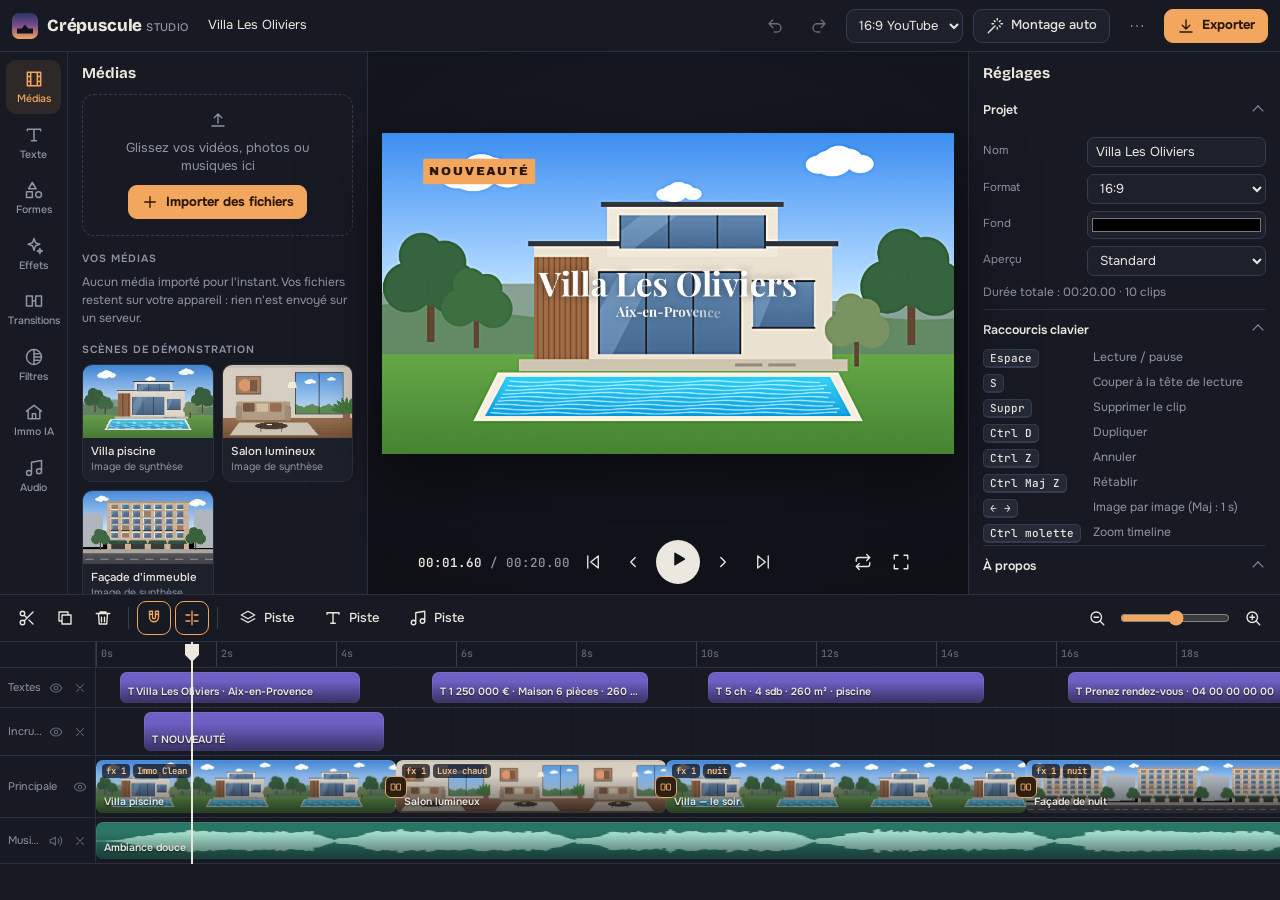
==== index.html @ 59faf960 "Crépuscule Studio : éditeur vidéo open source pour l'immobilier Timeline multipiste, 40 polices, 24 " ====
<!doctype html>
<html lang="fr">
<meta charset="utf-8">
<meta name="viewport" content="width=device-width, initial-scale=1, viewport-fit=cover">
<!-- Crépuscule Studio — éditeur vidéo open source (MIT) — https://github.com/ -->
<title>Crépuscule Studio</title>
<meta name="description" content="Éditeur vidéo open source dans le navigateur, pensé pour l'immobilier : timeline multipiste, textes, transitions, effets, filtres et effets Jour → Nuit.">
<meta name="theme-color" content="#11131A">
<link rel="preconnect" href="https://fonts.googleapis.com">
<link rel="preconnect" href="https://fonts.gstatic.com" crossorigin>
<link rel="stylesheet" href="https://fonts.googleapis.com/css2?family=Onest:wght@400;500;600;700&family=Bricolage+Grotesque:wght@500;700;800&family=JetBrains+Mono:wght@400;600&display=swap">
<style>
/* Layout: editor shell — icon rail · panel · stage · inspector, timeline across the bottom. One committed dark "dusk" world. */
:root{
  padding-top:env(safe-area-inset-top,0px);padding-bottom:env(safe-area-inset-bottom,0px);
  --bg:#11131A; --panel:#171A23; --panel2:#1D212C; --raise:#252A37; --line:#2A2F3D; --line2:#363C4D;
  --fg:#ECE7DF; --muted:#9095A6; --dim:#626879;
  --dusk:#F2A65E; --dusk-hi:#FFC58C; --dusk-ink:#2B1708; --violet:#9D8DF4; --rose:#E27E92; --teal:#4FB9A1; --slate:#5677B2; --danger:#E5604F;
  --c-main:#34507F; --c-ov:#5E4787; --c-text:#6E5FC4; --c-shape:#9C5670; --c-audio:#2B7565; --c-color:#6B5A3E;
  --f-ui:"Onest",system-ui,-apple-system,"Segoe UI",sans-serif;
  --f-disp:"Bricolage Grotesque","Onest",system-ui,sans-serif;
  --f-mono:"JetBrains Mono",ui-monospace,"SF Mono",Menlo,monospace;
  --topH:52px; --railW:68px; --panelW:300px; --inspW:312px; --tlH:clamp(230px,34vh,380px);
  color-scheme:dark;
}
html,body{height:100%}
body{margin:0;background:var(--bg);color:var(--fg);font:13px/1.4 var(--f-ui);overflow:hidden;-webkit-font-smoothing:antialiased;-webkit-tap-highlight-color:transparent}
*{box-sizing:border-box}
button,input,select,textarea{font:inherit;color:inherit}
button{cursor:pointer}
:focus-visible{outline:2px solid var(--dusk);outline-offset:2px}
svg.i{width:18px;height:18px;flex:none;fill:none;stroke:currentColor;stroke-width:1.8;stroke-linecap:round;stroke-linejoin:round}
svg.i.f{fill:currentColor;stroke:none}
::-webkit-scrollbar{width:10px;height:10px}::-webkit-scrollbar-thumb{background:var(--line2);border-radius:10px;border:2px solid transparent;background-clip:padding-box}::-webkit-scrollbar-track{background:transparent}

#app{display:grid;height:100%;grid-template-columns:var(--railW) var(--panelW) minmax(0,1fr) var(--inspW);grid-template-rows:var(--topH) minmax(0,1fr) var(--tlH);grid-template-areas:"top top top top" "rail panel stage insp" "tl tl tl tl";padding-left:env(safe-area-inset-left,0px);padding-right:env(safe-area-inset-right,0px)}

/* top bar */
#top{grid-area:top;display:flex;align-items:center;gap:10px;padding:0 12px;border-bottom:1px solid var(--line);background:var(--panel);min-width:0}
.logo{display:flex;align-items:center;gap:9px;font:800 17px/1 var(--f-disp);letter-spacing:-.01em;white-space:nowrap}
.logo-mark{width:26px;height:26px;border-radius:7px;background:linear-gradient(180deg,#2A3566 0%,#7A4C8E 48%,#F2A65E 100%);position:relative;overflow:hidden;flex:none}
.logo-mark::after{content:"";position:absolute;left:5px;right:5px;bottom:5px;height:9px;background:#11131A;clip-path:polygon(0 100%,0 45%,30% 45%,50% 0,70% 45%,100% 45%,100% 100%)}
.logo small{font:500 11px var(--f-ui);color:var(--muted);letter-spacing:.04em}
#projName{background:transparent;border:1px solid transparent;border-radius:8px;padding:6px 8px;width:220px;min-width:0;color:var(--fg)}
#projName:hover,#projName:focus{border-color:var(--line2);background:var(--panel2);outline:none}
.sp{flex:1}
.btn{display:inline-flex;align-items:center;justify-content:center;gap:7px;height:34px;padding:0 12px;border-radius:9px;border:1px solid var(--line2);background:var(--panel2);color:var(--fg);white-space:nowrap;font-weight:500}
.btn:hover{background:var(--raise)}
.btn.icon{width:34px;padding:0}
.btn.ghost{background:transparent;border-color:transparent}
.btn.ghost:hover{background:var(--panel2)}
.btn.pri{background:var(--dusk);border-color:var(--dusk);color:var(--dusk-ink);font-weight:700}
.btn.pri:hover{background:var(--dusk-hi)}
.btn[disabled]{opacity:.4;pointer-events:none}
.btn.on{border-color:var(--dusk);color:var(--dusk)}
@media (min-width:1200px){.show-nd{display:none!important}}
.sel{height:34px;border-radius:9px;border:1px solid var(--line2);background:var(--panel2);padding:0 8px}
.menu{position:fixed;z-index:80;background:var(--panel2);border:1px solid var(--line2);border-radius:12px;padding:6px;min-width:220px;box-shadow:0 18px 50px rgba(0,0,0,.5)}
.menu button{display:flex;width:100%;align-items:center;gap:10px;padding:9px 10px;border:0;background:none;border-radius:8px;text-align:left}
.menu button:hover{background:var(--raise)}
.menu hr{border:0;border-top:1px solid var(--line);margin:5px 2px}

/* rail */
#rail{grid-area:rail;display:flex;flex-direction:column;gap:2px;padding:8px 6px;border-right:1px solid var(--line);background:var(--panel);overflow-y:auto}
#rail button{display:flex;flex-direction:column;align-items:center;gap:4px;padding:9px 2px;border:0;border-radius:10px;background:none;color:var(--muted);font-size:10.5px;font-weight:500;line-height:1.1}
#rail button:hover{color:var(--fg);background:var(--panel2)}
#rail button.act{color:var(--dusk);background:rgba(242,166,94,.1)}
#rail button svg{width:20px;height:20px}
#rail .rail-insp{display:none}

/* panel */
#panel{grid-area:panel;border-right:1px solid var(--line);background:var(--panel);display:flex;flex-direction:column;min-height:0;min-width:0}
.sheet-h{display:flex;align-items:center;gap:8px;padding:12px 14px 8px;font:700 15px var(--f-disp)}
.sheet-h .x{display:none}
.sheet-b{overflow-y:auto;padding:4px 14px 18px;min-height:0;flex:1}
.grp{font:600 10.5px var(--f-ui);letter-spacing:.09em;text-transform:uppercase;color:var(--muted);margin:16px 0 8px}
.grp:first-child{margin-top:4px}
.note{color:var(--muted);font-size:12px;line-height:1.5;margin:6px 0}
.drop{border:1.5px dashed var(--line2);border-radius:12px;padding:16px;text-align:center;color:var(--muted);display:grid;gap:10px;justify-items:center}
.drop.hot{border-color:var(--dusk);color:var(--fg)}
.grid2{display:grid;grid-template-columns:repeat(2,minmax(0,1fr));gap:8px}
.grid3{display:grid;grid-template-columns:repeat(3,minmax(0,1fr));gap:8px}
.tile{position:relative;border:1px solid var(--line);background:var(--panel2);border-radius:10px;padding:0;overflow:hidden;text-align:left;display:flex;flex-direction:column;min-width:0}
.tile:hover{border-color:var(--line2);background:var(--raise)}
.tile.act{border-color:var(--dusk);box-shadow:0 0 0 1px var(--dusk)}
.tile .th{aspect-ratio:16/9;width:100%;background:#0B0C11 center/cover no-repeat;display:block;max-width:100%}
.tile canvas.th{display:block}
.tile .tl{padding:6px 8px;font-size:11.5px;font-weight:500;white-space:nowrap;overflow:hidden;text-overflow:ellipsis}
.tile .tl small{display:block;color:var(--muted);font-weight:400;font-size:10.5px}
.tile .badge{position:absolute;top:5px;left:5px;background:rgba(10,11,16,.75);border-radius:5px;padding:1px 6px;font:600 10px var(--f-mono)}
.tile .rm{position:absolute;top:4px;right:4px;width:22px;height:22px;border-radius:6px;border:0;background:rgba(10,11,16,.7);display:none;align-items:center;justify-content:center;padding:0}
.tile:hover .rm{display:flex}
.tile .rm svg{width:13px;height:13px}
.fxi{display:flex;align-items:center;gap:10px;padding:10px;border:1px solid var(--line);background:var(--panel2);border-radius:10px;text-align:left;min-width:0}
.fxi:hover{background:var(--raise);border-color:var(--line2)}
.fxi.act{border-color:var(--dusk)}
.fxi .ico{width:34px;height:34px;border-radius:8px;display:grid;place-items:center;flex:none;background:var(--raise);color:var(--dusk)}
.fxi b{display:block;font-weight:600;font-size:12px}
.fxi span{display:block;color:var(--muted);font-size:10.5px;line-height:1.3}
.fxi > div{min-width:0}
.font-btn{padding:10px 8px;border:1px solid var(--line);background:var(--panel2);border-radius:9px;font-size:17px;white-space:nowrap;overflow:hidden;text-overflow:ellipsis;text-align:center}
.font-btn:hover{border-color:var(--line2);background:var(--raise)}
.font-btn.act{border-color:var(--dusk);color:var(--dusk)}
.tpl{border:1px solid var(--line);border-radius:10px;padding:0;overflow:hidden;background:var(--panel2);text-align:left}
.tpl:hover{border-color:var(--line2)}
.tpl .pv{height:74px;display:grid;place-items:center;background:linear-gradient(160deg,#3B4C6E,#6F5675 60%,#C9876A);padding:8px;overflow:hidden;text-align:center;line-height:1.05}
.tpl .tl{padding:6px 8px;font-size:11.5px;color:var(--muted)}
.wide{width:100%}
.immo-card{display:grid;grid-template-columns:96px minmax(0,1fr);gap:10px;align-items:center;padding:8px;border:1px solid var(--line);border-radius:12px;background:var(--panel2);text-align:left}
.immo-card:hover{border-color:var(--line2);background:var(--raise)}
.immo-card img,.immo-card canvas{width:96px;aspect-ratio:16/9;border-radius:7px;display:block;background:#0B0C11;object-fit:cover;max-width:100%}
.immo-card b{display:block;font-size:12.5px}
.immo-card span{display:block;color:var(--muted);font-size:11px;line-height:1.35;margin-top:2px}
.stack{display:grid;gap:8px}
.hero-card{border-radius:14px;padding:14px;background:linear-gradient(135deg,rgba(242,166,94,.16),rgba(157,141,244,.12));border:1px solid rgba(242,166,94,.35);display:grid;gap:8px}
.hero-card b{font:700 14px var(--f-disp)}

/* stage */
#stage{grid-area:stage;display:flex;flex-direction:column;min-width:0;min-height:0;background:radial-gradient(120% 90% at 50% 30%,#171A24,#0D0F14)}
#stageBox{flex:1;min-height:0;display:flex;align-items:center;justify-content:center;padding:14px;position:relative}
#viewport{position:relative;box-shadow:0 20px 60px rgba(0,0,0,.55);background:#000;touch-action:none}
#cv{display:block;width:100%;height:100%}
#selBox{position:absolute;border:1.5px solid var(--dusk);pointer-events:none;transform-origin:center center;display:none}
#selBox .hd{position:absolute;width:14px;height:14px;border-radius:50%;background:var(--dusk);border:2px solid #fff;pointer-events:auto;touch-action:none}
#selBox .hd.sc{right:-8px;bottom:-8px;cursor:nwse-resize}
#selBox .hd.ro{left:50%;top:-30px;margin-left:-7px;cursor:grab}
#selBox .hd.ro::after{content:"";position:absolute;left:4px;top:12px;width:1.5px;height:16px;background:var(--dusk)}
#transport{display:flex;align-items:center;gap:6px;padding:6px 12px 10px;justify-content:center;flex-wrap:wrap}
.tc{font:500 12.5px var(--f-mono);font-variant-numeric:tabular-nums;color:var(--muted);min-width:132px}
.tc b{color:var(--fg);font-weight:600}
#playBtn{width:44px;height:44px;border-radius:50%;background:var(--fg);color:var(--bg);border:0}
#playBtn:hover{background:#fff}
.tr-right{min-width:132px;display:flex;justify-content:flex-end;gap:4px}

/* inspector */
#insp{grid-area:insp;border-left:1px solid var(--line);background:var(--panel);display:flex;flex-direction:column;min-height:0;min-width:0}
details.sec{border-top:1px solid var(--line);padding:2px 0}
details.sec:first-of-type{border-top:0}
details.sec>summary{list-style:none;display:flex;align-items:center;justify-content:space-between;padding:10px 0;font-weight:600;font-size:12.5px;cursor:pointer}
details.sec>summary::-webkit-details-marker{display:none}
details.sec>summary::after{content:"";width:7px;height:7px;border-right:1.6px solid var(--muted);border-bottom:1.6px solid var(--muted);transform:rotate(45deg);margin-right:4px;transition:transform .15s}
details.sec[open]>summary::after{transform:rotate(-135deg)}
.row{display:grid;grid-template-columns:96px minmax(0,1fr) 46px;align-items:center;gap:8px;margin:7px 0}
.row label{color:var(--muted);font-size:11.5px}
.row output{font:500 11px var(--f-mono);font-variant-numeric:tabular-nums;color:var(--fg);text-align:right}
.row.r2{grid-template-columns:96px minmax(0,1fr)}
.row input[type=range]{width:100%;accent-color:var(--dusk)}
.row input[type=color]{width:100%;height:28px;border:1px solid var(--line2);border-radius:7px;background:var(--panel2);padding:2px}
.row select,.row input[type=text],.row input[type=number]{width:100%;height:30px;border:1px solid var(--line2);border-radius:7px;background:var(--panel2);padding:0 8px;min-width:0}
textarea.ta{width:100%;min-height:72px;border:1px solid var(--line2);border-radius:9px;background:var(--panel2);padding:8px 10px;resize:vertical;margin:4px 0 6px}
.tg{display:inline-flex;align-items:center;gap:8px;cursor:pointer}
.tg input{accent-color:var(--dusk);width:16px;height:16px}
.insp-head{display:flex;align-items:center;gap:8px;padding:12px 14px 6px}
.kind{font:600 10px var(--f-mono);letter-spacing:.06em;text-transform:uppercase;padding:3px 7px;border-radius:5px;background:var(--raise);color:var(--dusk);flex:none}
.insp-head input{flex:1;min-width:0;background:transparent;border:1px solid transparent;border-radius:7px;padding:5px 6px;font-weight:600}
.insp-head input:hover,.insp-head input:focus{border-color:var(--line2);outline:none;background:var(--panel2)}
.chip-row{display:flex;flex-wrap:wrap;gap:6px;margin:6px 0}
.fx-applied{display:grid;grid-template-columns:minmax(0,1fr) 92px 26px;gap:8px;align-items:center;margin:6px 0}
.fx-applied span{font-size:12px;white-space:nowrap;overflow:hidden;text-overflow:ellipsis}
.fx-applied input{accent-color:var(--dusk);width:100%}
.mini{width:26px;height:26px;border-radius:7px;border:1px solid var(--line2);background:var(--panel2);display:grid;place-items:center;padding:0}
.mini svg{width:13px;height:13px}
.kbd{display:grid;grid-template-columns:auto 1fr;gap:6px 12px;font-size:12px;color:var(--muted)}
.kbd kbd{font:500 11px var(--f-mono);background:var(--raise);border:1px solid var(--line2);border-bottom-width:2px;border-radius:5px;padding:1px 6px;color:var(--fg);justify-self:start}

/* timeline */
#tl{grid-area:tl;display:flex;flex-direction:column;border-top:1px solid var(--line);background:var(--panel);min-height:0;min-width:0}
#tlBar{display:flex;align-items:center;gap:4px;padding:6px 10px;border-bottom:1px solid var(--line);overflow-x:auto;scrollbar-width:none}
#tlBar::-webkit-scrollbar{display:none}
#tlBar .div{width:1px;height:22px;background:var(--line2);margin:0 4px;flex:none}
#tlBar input[type=range]{width:110px;accent-color:var(--dusk)}
#tlScroll{flex:1;overflow:auto;position:relative;min-height:0;overscroll-behavior:contain}
#tlGrid{display:flex;min-width:100%;position:relative}
.tl-heads{position:sticky;left:0;z-index:6;background:var(--panel);border-right:1px solid var(--line);flex:none;width:96px}
.tl-corner{position:sticky;top:0;height:26px;background:var(--panel);border-bottom:1px solid var(--line);z-index:7}
.tl-head{display:flex;align-items:center;gap:2px;padding:0 4px 0 8px;border-bottom:1px solid var(--line);font-size:11px;color:var(--muted);overflow:hidden}
.tl-head span{flex:1;white-space:nowrap;overflow:hidden;text-overflow:ellipsis}
.tl-head button{width:22px;height:22px;border:0;background:none;color:var(--dim);border-radius:5px;display:grid;place-items:center;padding:0;flex:none}
.tl-head button:hover{color:var(--fg);background:var(--panel2)}
.tl-head button.off{color:var(--danger)}
.tl-head button svg{width:14px;height:14px}
#tlBody{position:relative;flex:none}
#tlRuler{position:sticky;top:0;height:26px;background:var(--panel);border-bottom:1px solid var(--line);z-index:4;cursor:ew-resize;touch-action:none}
.tick{position:absolute;top:0;bottom:0;border-left:1px solid var(--line2);font:500 10px var(--f-mono);color:var(--dim);padding:5px 0 0 4px;white-space:nowrap}
.tick.mi{top:18px;border-color:var(--line)}
.lane{position:relative;border-bottom:1px solid var(--line);background:repeating-linear-gradient(90deg,transparent 0 59px,rgba(255,255,255,.012) 59px 60px)}
.lane.drop-hot{background-color:rgba(242,166,94,.06)}
.clip{position:absolute;top:4px;bottom:4px;border-radius:7px;overflow:hidden;cursor:grab;touch-action:none;background-color:var(--c-main);background-repeat:repeat-x;background-size:auto 100%;box-shadow:inset 0 0 0 1px rgba(255,255,255,.08);user-select:none;-webkit-user-select:none}
.clip.k-text{background-color:var(--c-text)} .clip.k-shape{background-color:var(--c-shape)} .clip.k-audio{background-color:var(--c-audio);background-repeat:no-repeat} .clip.k-color{background-color:var(--c-color)}
.lane[data-kind=overlay] .clip.k-video,.lane[data-kind=overlay] .clip.k-image,.lane[data-kind=overlay] .clip.k-scene{background-color:var(--c-ov)}
.clip::before{content:"";position:absolute;inset:0;background:linear-gradient(180deg,rgba(10,12,18,.0) 30%,rgba(10,12,18,.55))}
.clip.sel{box-shadow:inset 0 0 0 2px var(--dusk),0 0 0 1px rgba(0,0,0,.4)}
.clip .cn{position:absolute;left:8px;right:8px;bottom:3px;font-size:10.5px;font-weight:600;white-space:nowrap;overflow:hidden;text-overflow:ellipsis;text-shadow:0 1px 2px rgba(0,0,0,.7);pointer-events:none}
.clip .cb{position:absolute;left:6px;top:4px;display:flex;gap:3px;pointer-events:none}
.clip .cb i{font:600 9px var(--f-mono);font-style:normal;background:rgba(10,11,16,.7);padding:1px 4px;border-radius:4px;color:var(--dusk-hi)}
.clip .h{position:absolute;top:0;bottom:0;width:10px;cursor:ew-resize;z-index:2;display:none}
.clip.sel .h{display:block;background:var(--dusk)}
.clip .h::after{content:"";position:absolute;left:4px;top:35%;bottom:35%;width:2px;border-radius:2px;background:var(--dusk-ink)}
.clip .h-l{left:0}.clip .h-r{right:0}
.junc{position:absolute;top:50%;width:22px;height:22px;margin:-11px 0 0 -11px;border-radius:6px;border:1.5px solid var(--line2);background:var(--bg);z-index:3;display:grid;place-items:center;padding:0;color:var(--muted)}
.junc.on{border-color:var(--dusk);color:var(--dusk);background:#2A2015}
.junc svg{width:12px;height:12px}
#tlPh{position:absolute;top:0;bottom:0;width:0;z-index:5;pointer-events:none}
#tlPh::before{content:"";position:absolute;top:0;bottom:0;left:-1px;width:2px;background:var(--fg)}
#tlPh .knob{position:absolute;top:2px;left:-7px;width:14px;height:18px;background:var(--fg);clip-path:polygon(0 0,100% 0,100% 60%,50% 100%,0 60%)}
.tl-empty{position:absolute;left:12px;top:50%;transform:translateY(-50%);color:var(--dim);font-size:11px;pointer-events:none;white-space:nowrap}

/* modal & toast */
.modal-bg{position:fixed;inset:0;background:rgba(5,6,10,.66);z-index:90;display:grid;place-items:center;padding:16px}
.modal{width:min(560px,100%);max-height:92%;overflow:auto;background:var(--panel);border:1px solid var(--line2);border-radius:16px;padding:20px;box-shadow:0 30px 80px rgba(0,0,0,.6)}
.modal h3{margin:0 0 4px;font:800 20px var(--f-disp)}
.modal .row{grid-template-columns:120px minmax(0,1fr)}
.modal video{width:100%;border-radius:10px;background:#000;margin:10px 0;max-height:46vh}
.prog{height:8px;background:var(--panel2);border-radius:8px;overflow:hidden;margin:12px 0 6px}
.prog i{display:block;height:100%;width:0;background:linear-gradient(90deg,var(--violet),var(--dusk));transition:width .2s}
.mrow{display:flex;gap:8px;flex-wrap:wrap;justify-content:flex-end;margin-top:14px}
#toasts{position:fixed;left:50%;transform:translateX(-50%);bottom:calc(24px + env(safe-area-inset-bottom,0px));z-index:100;display:grid;gap:8px;justify-items:center;pointer-events:none}
.toast{background:var(--fg);color:var(--bg);font-weight:600;padding:9px 16px;border-radius:999px;box-shadow:0 10px 30px rgba(0,0,0,.4);animation:tin .2s ease-out;max-width:90vw;text-align:center}
@keyframes tin{from{opacity:0;transform:translateY(8px)}}
.sheet-shade{display:none}

/* tablet */
@media (max-width:1199px){
  #app{grid-template-columns:var(--railW) 280px minmax(0,1fr);grid-template-areas:"top top top" "rail panel stage" "tl tl tl"}
  #rail .rail-insp{display:flex}
  #insp{position:fixed;top:var(--topH);right:0;bottom:0;width:min(340px,92vw);z-index:40;transform:translateX(105%);transition:transform .22s ease;box-shadow:-20px 0 50px rgba(0,0,0,.45)}
  #insp.open{transform:none}
  #insp .sheet-h .x{display:inline-flex}
  #projName{width:150px}
}
/* phone */
@media (max-width:759px){
  :root{--topH:50px;--tlH:auto}
  #app{grid-template-columns:minmax(0,1fr);grid-template-rows:var(--topH) auto minmax(0,1fr) calc(62px + env(safe-area-inset-bottom,0px));grid-template-areas:"top" "stage" "tl" "rail"}
  #top{gap:6px;padding:0 10px}
  .logo small,#projName,.hide-m{display:none}
  #rail{flex-direction:row;border-right:0;border-top:1px solid var(--line);padding:4px 6px calc(4px + env(safe-area-inset-bottom,0px));overflow-x:auto;overflow-y:hidden;gap:0;scrollbar-width:none}
  #rail::-webkit-scrollbar{display:none}
  #rail button{min-width:62px;flex:none}
  #panel,#insp{position:fixed;left:0;right:0;top:auto;bottom:calc(62px + env(safe-area-inset-bottom,0px));width:auto;max-height:62%;z-index:40;border:1px solid var(--line2);border-bottom:0;border-radius:18px 18px 0 0;transform:translateY(calc(100% + 90px));transition:transform .24s ease;box-shadow:0 -20px 50px rgba(0,0,0,.5)}
  #panel.open,#insp.open{transform:none}
  .sheet-h .x{display:inline-flex}
  .sheet-h::before{content:"";position:absolute;left:50%;top:6px;width:38px;height:4px;margin-left:-19px;border-radius:4px;background:var(--line2)}
  .sheet-h{position:relative;padding-top:16px}
  #stage{height:auto}
  #stageBox{height:min(40vh,56vw + 40px);flex:none;padding:10px}
  #transport{padding:2px 8px 6px}
  .tc,.tr-right{min-width:0}
  .tl-heads{width:58px}
  .tl-head span{display:none}
  #tlBar input[type=range]{width:80px}
  .logo>span:last-child{display:none}
  #aspectSel{max-width:92px;padding:0 4px}
  #toStart,#toEnd{display:none}
  #transport{flex-wrap:nowrap;gap:2px}
  .tc{font-size:11px}
}
@media (prefers-reduced-motion:reduce){*{transition:none!important;animation:none!important}}
</style>

<div id="app">
  <header id="top">
    <div class="logo"><span class="logo-mark" aria-hidden="true"></span><span>Crépuscule <small>STUDIO</small></span></div>
    <input id="projName" aria-label="Nom du projet" value="Villa Les Oliviers">
    <div class="sp"></div>
    <button class="btn icon ghost" id="undoBtn" title="Annuler (Ctrl+Z)" aria-label="Annuler"></button>
    <button class="btn icon ghost" id="redoBtn" title="Rétablir (Ctrl+Maj+Z)" aria-label="Rétablir"></button>
    <select class="sel" id="aspectSel" aria-label="Format" title="Format de la vidéo">
      <option value="16:9">16:9 YouTube</option><option value="9:16">9:16 Reels</option><option value="1:1">1:1 Carré</option><option value="4:5">4:5 Post</option>
    </select>
    <button class="btn hide-m" id="autoBtn" title="Créer un montage automatique"></button>
    <button class="btn icon ghost" id="menuBtn" aria-label="Menu projet" title="Projet"></button>
    <button class="btn pri" id="exportBtn"></button>
  </header>

  <nav id="rail" aria-label="Outils"></nav>

  <aside id="panel">
    <div class="sheet-h"><span id="panelTitle">Médias</span><span class="sp"></span><button class="btn icon ghost x" data-close="panel" aria-label="Fermer"></button></div>
    <div class="sheet-b" id="panelBody"></div>
  </aside>

  <main id="stage">
    <div id="stageBox">
      <div id="viewport">
        <canvas id="cv" width="960" height="540"></canvas>
        <div id="selBox"><div class="hd sc" data-h="sc"></div><div class="hd ro" data-h="ro"></div></div>
      </div>
    </div>
    <div id="transport">
      <div class="tc" id="tc"><b>00:00.00</b> / 00:00.00</div>
      <button class="btn icon ghost" id="toStart" aria-label="Début"></button>
      <button class="btn icon ghost" id="stepB" aria-label="Image précédente"></button>
      <button id="playBtn" aria-label="Lecture"></button>
      <button class="btn icon ghost" id="stepF" aria-label="Image suivante"></button>
      <button class="btn icon ghost" id="toEnd" aria-label="Fin"></button>
      <div class="tr-right">
        <button class="btn icon ghost" id="loopBtn" title="Lecture en boucle" aria-label="Boucle"></button>
        <button class="btn icon ghost" id="fsBtn" title="Plein écran" aria-label="Plein écran"></button>
      </div>
    </div>
  </main>

  <aside id="insp">
    <div class="sheet-h"><span>Réglages</span><span class="sp"></span><button class="btn icon ghost x" data-close="insp" aria-label="Fermer"></button></div>
    <div class="sheet-b" id="inspBody" style="padding-top:0"></div>
  </aside>

  <section id="tl">
    <div id="tlBar"></div>
    <div id="tlScroll"><div id="tlGrid"><div class="tl-heads" id="tlHeads"></div><div id="tlBody"></div></div></div>
  </section>
</div>
<div id="toasts"></div>
<input type="file" id="fileIn" multiple accept="video/*,image/*,audio/*" hidden>
<input type="file" id="srtIn" accept=".srt,text/plain" hidden>
<input type="file" id="projIn" accept=".json,application/json" hidden>

<script>
"use strict";
/* =========================================================================
   Crépuscule Studio — éditeur vidéo open source (MIT)
   Un seul fichier : rendu Canvas 2D + WebGL, export MediaRecorder.
   ========================================================================= */
const $=(s,el=document)=>el.querySelector(s);
const $$=(s,el=document)=>[...el.querySelectorAll(s)];
const uid=()=>Math.random().toString(36).slice(2,10);
const clamp=(v,a=0,b=1)=>Math.max(a,Math.min(b,v));
const lerp=(a,b,t)=>a+(b-a)*t;
const ease={inOut:p=>p<.5?4*p*p*p:1-Math.pow(-2*p+2,3)/2,out:p=>1-Math.pow(1-p,3),in:p=>p*p*p,back:p=>{const c1=1.70158,c3=c1+1;return 1+c3*Math.pow(p-1,3)+c1*Math.pow(p-1,2)}};
const rnd=n=>{const x=Math.sin(n*12.9898+78.233)*43758.5453;return x-Math.floor(x)};
const esc=s=>String(s).replace(/[&<>"]/g,m=>({'&':'&amp;','<':'&lt;','>':'&gt;','"':'&quot;'}[m]));
const fmtT=t=>{t=Math.max(0,t);const m=Math.floor(t/60),s=t-m*60;return String(m).padStart(2,'0')+':'+s.toFixed(2).padStart(5,'0')};
const isPhone=()=>matchMedia('(max-width:759px)').matches;
const isDesk=()=>matchMedia('(min-width:1200px)').matches;

/* ---------- icons ---------- */
const IP={
 film:'M4 4h16v16H4z M8 4v16 M16 4v16 M4 9h4 M4 15h4 M16 9h4 M16 15h4',
 type:'M4 7V5h16v2 M9 19h6 M12 5v14',
 shapes:'M3 14h7v7H3z M17.5 14a3.5 3.5 0 1 0 0 7a3.5 3.5 0 1 0 0-7z M10 3l4.5 7.5h-9z',
 sparkles:'M12 3l1.8 5.2L19 10l-5.2 1.8L12 17l-1.8-5.2L5 10l5.2-1.8z M19 15l.8 2.2L22 18l-2.2.8L19 21l-.8-2.2L16 18l2.2-.8z',
 trans:'M3 6h7v12H3z M14 6h7v12h-7z M10 12h4',
 filter:'M12 3a9 9 0 1 0 0 18a9 9 0 1 0 0-18z M12 3v18 M12 8h6 M12 12h8.5 M12 16h6',
 house:'M3 11l9-7 9 7 M5 10v10h14V10 M10 20v-6h4v6',
 music:'M9 18V5l12-2v13 M6 15a3 3 0 1 0 0 6a3 3 0 1 0 0-6z M18 13a3 3 0 1 0 0 6a3 3 0 1 0 0-6z',
 sliders:'M4 6h9 M17 6h3 M15 4v4 M4 12h3 M11 12h9 M9 10v4 M4 18h11 M19 18h1 M17 16v4',
 play:'M7 4.5v15a1 1 0 0 0 1.5.86l12.4-7.5a1 1 0 0 0 0-1.72L8.5 3.64A1 1 0 0 0 7 4.5z',
 pause:'M6 4h4v16H6z M14 4h4v16h-4z',
 skipB:'M19 20L9 12l10-8z M5 4v16', skipF:'M5 4l10 8-10 8z M19 4v16',
 stepB:'M15 18l-6-6 6-6', stepF:'M9 18l6-6-6-6',
 undo:'M9 14L4 9l5-5 M4 9h10.5a5.5 5.5 0 0 1 0 11H11', redo:'M15 14l5-5-5-5 M20 9H9.5a5.5 5.5 0 0 0 0 11H13',
 scissors:'M6 3a3 3 0 1 0 0 6a3 3 0 1 0 0-6z M6 15a3 3 0 1 0 0 6a3 3 0 1 0 0-6z M20 4L8.1 15.9 M14.5 14.5L20 20 M8.1 8.1L12 12',
 trash:'M3 6h18 M8 6V4h8v2 M6 6l1 14h10l1-14 M10 11v6 M14 11v6',
 copy:'M8 8h12v12H8z M16 8V4H4v12h4',
 magnet:'M6 3v8a6 6 0 0 0 12 0V3h-4v8a2 2 0 0 1-4 0V3z M6 7h4 M14 7h4',
 snap:'M12 3v18 M4 8h5 M4 16h5 M15 8h5 M15 16h5',
 plus:'M12 5v14 M5 12h14', minus:'M5 12h14',
 zin:'M11 4a7 7 0 1 0 0 14a7 7 0 1 0 0-14z M21 21l-4.3-4.3 M11 8v6 M8 11h6', zout:'M11 4a7 7 0 1 0 0 14a7 7 0 1 0 0-14z M21 21l-4.3-4.3 M8 11h6',
 download:'M12 4v12 M7 11l5 5 5-5 M4 20h16', upload:'M12 16V4 M7 9l5-5 5 5 M4 20h16',
 eye:'M2 12s3.5-7 10-7 10 7 10 7-3.5 7-10 7S2 12 2 12z M12 9a3 3 0 1 0 0 6a3 3 0 1 0 0-6z',
 eyeoff:'M3 3l18 18 M10.6 5.1A10 10 0 0 1 12 5c6.5 0 10 7 10 7a17 17 0 0 1-3 3.8 M6.6 6.6C3.8 8.4 2 12 2 12s3.5 7 10 7a9.7 9.7 0 0 0 5.4-1.6',
 vol:'M11 5L6 9H2v6h4l5 4z M15.5 8.5a5 5 0 0 1 0 7 M19 5a10 10 0 0 1 0 14', mute:'M11 5L6 9H2v6h4l5 4z M22 9l-6 6 M16 9l6 6',
 x:'M18 6L6 18 M6 6l12 12', max:'M8 3H3v5 M16 3h5v5 M8 21H3v-5 M16 21h5v-5',
 wand:'M15 4V2 M15 16v-2 M8 9h2 M20 9h2 M17.8 11.8L19 13 M17.8 6.2L19 5 M12.2 6.2L11 5 M3 21l9-9',
 mic:'M12 3a3 3 0 0 0-3 3v6a3 3 0 0 0 6 0V6a3 3 0 0 0-3-3z M19 11a7 7 0 0 1-14 0 M12 18v3',
 dots:'M5 12h.01 M12 12h.01 M19 12h.01', image:'M3 5h18v14H3z M3 16l5-5 4 4 3-3 6 6 M15.5 8.5h.01',
 layers:'M12 3l9 5-9 5-9-5z M3 13l9 5 9-5', loop:'M17 2l4 4-4 4 M3 11V9a3 3 0 0 1 3-3h15 M7 22l-4-4 4-4 M21 13v2a3 3 0 0 1-3 3H3',
 moon:'M21 12.8A9 9 0 1 1 11.2 3a7 7 0 0 0 9.8 9.8z', sun:'M12 8a4 4 0 1 0 0 8a4 4 0 1 0 0-8z M12 2v2 M12 20v2 M4.9 4.9l1.4 1.4 M17.7 17.7l1.4 1.4 M2 12h2 M20 12h2 M4.9 19.1l1.4-1.4 M17.7 6.3l1.4-1.4',
 subs:'M3 5h18v14H3z M7 15h4 M14 15h3 M7 11h10',
};
const ic=(n,cls='')=>`<svg class="i ${cls}" viewBox="0 0 24 24" aria-hidden="true"><path d="${IP[n]||''}"/></svg>`;

/* ---------- catalogs ---------- */
const ASPECTS={'16:9':[1920,1080],'9:16':[1080,1920],'1:1':[1080,1080],'4:5':[1080,1350]};
const FONTS=[
 ['Montserrat',1],['Poppins',1],['Outfit',1],['Lexend',1],['Raleway',1],['Josefin Sans',1],['Rubik',1],['Nunito',1],['Quicksand',1],['Syne',1],['Unbounded',1],
 ['Playfair Display',1],['Lora',1],['Cormorant Garamond',1],['Libre Baskerville',1],['Bodoni Moda',1],['Cinzel',1],['DM Serif Display',0],['Prata',0],['Italiana',0],['Marcellus',0],['Abril Fatface',0],
 ['Bebas Neue',0],['Anton',0],['Oswald',1],['Barlow Condensed',1],['Teko',1],['Archivo Black',0],['Bungee',0],['Righteous',0],['Monoton',0],
 ['Great Vibes',0],['Dancing Script',1],['Pacifico',0],['Sacramento',0],['Satisfy',0],['Caveat',1],['Lobster',0],['Permanent Marker',0],['Space Mono',1]
];
(function loadFonts(){
  for(let i=0;i<FONTS.length;i+=6){
    const fam=FONTS.slice(i,i+6).map(([n,b])=>'family='+n.replace(/ /g,'+')+(b?':wght@400;700':'')).join('&');
    const l=document.createElement('link');l.rel='stylesheet';l.href='https://fonts.googleapis.com/css2?'+fam+'&display=swap';document.head.appendChild(l);
  }
})();

const FILTERS={
 none:{name:'Original'},
 clean:{name:'Immo Clean',bright:.06,contrast:.08,sat:.1,temp:-.05,hdr:.2},
 airy:{name:'Lumineux',bright:.12,contrast:-.04,sat:.05,temp:.04,fade:.06},
 luxe:{name:'Luxe chaud',contrast:.15,sat:-.05,temp:.25,vig:.3,lift:[.02,.01,0],gain:[1.05,1,.92]},
 cinema:{name:'Cinéma',contrast:.2,sat:.05,lift:[0,.03,.06],gain:[1.08,1,.9],vig:.2},
 golden:{name:'Heure dorée',temp:.4,sat:.15,bright:.03,gain:[1.1,1,.86],gold:.3},
 hdr:{name:'HDR vif',sat:.3,contrast:.12,hdr:.6},
 nordic:{name:'Nordique',sat:-.25,temp:-.2,bright:.05,fade:.2},
 bluehour:{name:'Heure bleue',bright:-.12,temp:-.4,sat:-.05,contrast:.1},
 matte:{name:'Mat',fade:.45,contrast:-.05,sat:-.05},
 pastel:{name:'Pastel',sat:-.2,bright:.08,fade:.25,tint:.1},
 vintage:{name:'Vintage',fade:.3,temp:.2,sat:-.15,vig:.35,grain:.3},
 bw:{name:'Noir & blanc',sat:-1,contrast:.2},
 sepia:{name:'Sépia',sat:-1,gain:[1.12,.97,.78]},
};
const FX=[
 {id:'kb-in',name:'Ken Burns avant',d:'Zoom lent vers l\'intérieur',cat:'Mouvement caméra',ic:'zin'},
 {id:'kb-out',name:'Ken Burns arrière',d:'Zoom lent vers l\'extérieur',cat:'Mouvement caméra',ic:'zout'},
 {id:'pan-l',name:'Panoramique gauche',d:'Glisse lentement vers la gauche',cat:'Mouvement caméra',ic:'stepB'},
 {id:'pan-r',name:'Panoramique droite',d:'Glisse lentement vers la droite',cat:'Mouvement caméra',ic:'stepF'},
 {id:'tilt-up',name:'Travelling vertical',d:'Montée façon façade',cat:'Mouvement caméra',ic:'upload'},
 {id:'drone',name:'Drone push-in',d:'Approche aérienne avec léger roulis',cat:'Mouvement caméra',ic:'house'},
 {id:'orbit',name:'Orbite lente',d:'Rotation douce autour du bien',cat:'Mouvement caméra',ic:'loop'},
 {id:'pulse',name:'Zoom au tempo',d:'Pulsation légère, idéal Reels',cat:'Mouvement caméra',ic:'zin'},
 {id:'shake',name:'Caméra épaule',d:'Tremblement naturel',cat:'Mouvement caméra',ic:'sparkles'},
 {id:'flash',name:'Flash d\'entrée',d:'Éclair blanc au début du clip',cat:'Lumière',ic:'sun'},
 {id:'leak',name:'Light leak',d:'Fuites de lumière chaudes',cat:'Lumière',ic:'sun'},
 {id:'bokeh',name:'Bokeh doré',d:'Particules lumineuses flottantes',cat:'Lumière',ic:'sparkles'},
 {id:'vignette',name:'Vignette',d:'Assombrit les bords',cat:'Lumière',ic:'filter'},
 {id:'letterbox',name:'Bandes cinéma',d:'Format 2.39 cinémascope',cat:'Lumière',ic:'film'},
 {id:'grain',name:'Grain film',d:'Texture argentique',cat:'Stylisé',ic:'film'},
 {id:'vhs',name:'VHS',d:'Lignes, bruit et couleurs bavées',cat:'Stylisé',ic:'film'},
 {id:'glitch',name:'Glitch',d:'Coupures numériques par à-coups',cat:'Stylisé',ic:'sparkles'},
 {id:'rgb',name:'Décalage RGB',d:'Aberration chromatique',cat:'Stylisé',ic:'filter'},
 {id:'blur',name:'Flou',d:'Flou d\'arrière-plan',cat:'Stylisé',ic:'filter'},
 {id:'mirror',name:'Miroir',d:'Symétrie gauche / droite',cat:'Stylisé',ic:'trans'},
 {id:'snow',name:'Neige',d:'Flocons qui tombent',cat:'Météo',ic:'sparkles'},
 {id:'rain',name:'Pluie',d:'Averse légère',cat:'Météo',ic:'sparkles'},
];
const FXMAP=Object.fromEntries(FX.map(f=>[f.id,f]));
const TRANS=[
 ['none','Aucune'],['fade','Fondu enchaîné'],['black','Fondu au noir'],['white','Fondu au blanc'],['doors','Ouverture portes'],['curtain','Rideau'],
 ['slide-l','Glisser gauche'],['slide-r','Glisser droite'],['slide-u','Glisser haut'],['push-l','Pousser'],['wipe-l','Volet'],['wipe-d','Volet vertical'],
 ['zoom-in','Zoom avant'],['zoom-out','Zoom arrière'],['dive','Plongée drone'],['circle','Cercle'],['diamond','Losange'],['blinds','Stores'],
 ['blur','Flou'],['whip','Whip pan'],['spin','Rotation'],['glitch','Glitch'],['burn','Brûlure film'],['flash','Flash']
];
const TRANSMAP=Object.fromEntries(TRANS);
const IN_ANIMS=[['none','Aucune'],['fade','Fondu'],['slide-up','Monter'],['slide-down','Descendre'],['slide-left','Depuis la droite'],['slide-right','Depuis la gauche'],['pop','Pop'],['zoom','Zoom'],['blur','Flou'],['typewriter','Machine à écrire'],['letters','Lettre par lettre'],['wipe','Révélation']];
const OUT_ANIMS=[['none','Aucune'],['fade','Fondu'],['slide-up','Monter'],['slide-down','Descendre'],['zoom','Zoom'],['blur','Flou'],['wipe','Effacement']];
const BLENDS=[['source-over','Normal'],['screen','Superposition claire'],['multiply','Produit'],['overlay','Incrustation'],['soft-light','Lumière douce'],['lighten','Éclaircir'],['darken','Assombrir'],['difference','Différence']];
const SHAPES=[
 ['rect','Rectangle'],['round','Carte arrondie'],['circle','Cercle'],['frame','Cadre'],['line','Ligne'],['arrow','Flèche'],
 ['tag','Étiquette prix'],['pin','Repère carte'],['stamp','Tampon VENDU'],['ribbon','Ruban'],['house','Icône maison'],['lowerbar','Bandeau bas'],
];
const SCENES={villa:'Villa piscine',salon:'Salon lumineux',facade:'Façade d\'immeuble'};
const COLORS=[['#141824','#2B3352','Nuit'],['#F4EFE6','#E6DCCB','Lin'],['#2E2A26','#5B4B3B','Noyer'],['#1F3B4D','#3F7A8C','Lagon'],['#F2A65E','#E27E92','Crépuscule'],['#0F0F10','#0F0F10','Noir']];

const TEXT_TPL=[
 {name:'Titre élégant',p:{text:'Villa Les Oliviers\nAix-en-Provence',font:'Playfair Display',size:112,weight:700,sub:.4,animIn:'letters',inDur:1.4,shadowBlur:30,shadowColor:'rgba(0,0,0,.45)'}},
 {name:'Prix',p:{text:'1 250 000 €\nMaison 6 pièces · 260 m²',font:'Montserrat',size:70,weight:700,sub:.42,color:'#1C1B19',bg:'#F4EFE6',bgA:1,pad:34,radius:16,animIn:'pop',x:.27,y:.78}},
 {name:'Adresse',p:{text:'12 chemin des Oliviers\n13100 Aix-en-Provence',font:'Outfit',size:54,weight:700,sub:.6,align:'left',bg:'#11131A',bgA:.7,pad:26,radius:6,animIn:'slide-right',x:.3,y:.82}},
 {name:'Caractéristiques',p:{text:'5 ch · 4 sdb · 260 m² · piscine',font:'Lexend',size:46,weight:400,bg:'#000000',bgA:.55,pad:22,radius:40,animIn:'slide-up',y:.86}},
 {name:'Surface',p:{text:'260 m²\nhabitables',font:'Bebas Neue',size:170,weight:400,sub:.28,ls:2,animIn:'zoom',shadowBlur:24,shadowColor:'rgba(0,0,0,.5)'}},
 {name:'Nouveauté',p:{text:'NOUVEAUTÉ',font:'Archivo Black',size:40,weight:400,ls:6,color:'#2B1708',bg:'#F2A65E',bgA:1,pad:20,radius:4,animIn:'slide-right',x:.17,y:.12}},
 {name:'Visite virtuelle',p:{text:'VISITE VIRTUELLE',font:'Cinzel',size:64,weight:700,ls:16,animIn:'wipe',inDur:1.2,shadowBlur:20,shadowColor:'rgba(0,0,0,.5)'}},
 {name:'Coup de cœur',p:{text:'Coup de cœur',font:'Great Vibes',size:130,weight:400,color:'#F7D9A8',animIn:'blur',inDur:1,shadowBlur:22,shadowColor:'rgba(0,0,0,.5)'}},
 {name:'Exclusivité',p:{text:'Exclusivité',font:'Bodoni Moda',size:96,weight:400,italic:true,animIn:'fade',inDur:1,shadowBlur:18,shadowColor:'rgba(0,0,0,.45)'}},
 {name:'Portes ouvertes',p:{text:'Portes ouvertes\nsamedi 10h – 18h',font:'Righteous',size:84,weight:400,sub:.5,color:'#FFE9CC',shadowBlur:40,shadowColor:'#F2A65E',animIn:'pop'}},
 {name:'Contact',p:{text:'Prenez rendez-vous\n04 00 00 00 00',font:'Lexend',size:76,weight:700,sub:.55,bg:'#11131A',bgA:.75,pad:40,radius:20,animIn:'zoom'}},
 {name:'Sous-titre',p:{text:'Votre texte ici',font:'Montserrat',size:46,weight:700,bg:'#000000',bgA:.6,pad:14,radius:8,y:.86,animIn:'fade',inDur:.15,animOut:'fade',outDur:.15}},
];

/* ---------- project state ---------- */
const DEF_ADJ=()=>({bright:0,contrast:0,sat:0,temp:0,tint:0,hue:0,vig:0,grain:0,fade:0});
const DEF_IMMO=()=>({tw:0,twAnim:'none',horizon:.62,sky:0,glow:0,hdr:0,gold:0,winter:0,compare:'off',splitPos:.5});
const DEF_TEXT=()=>({text:'Votre texte',font:'Montserrat',size:80,weight:700,italic:false,upper:false,color:'#FFFFFF',align:'center',lh:1.15,ls:0,sub:1,stroke:'#000000',sw:0,shadowColor:'rgba(0,0,0,.5)',shadowBlur:0,shadowY:0,bg:'#000000',bgA:0,pad:24,radius:12,animIn:'fade',inDur:.6,animOut:'fade',outDur:.4});
function newClip(kind,o={}){
  const c={id:uid(),kind,trackId:null,start:0,dur:4,in:0,speed:1,name:'',x:.5,y:.5,scale:1,rot:0,opacity:1,blend:'source-over',fadeOut:0,fit:'cover',
    filter:'none',filterAmt:1,adj:DEF_ADJ(),immo:DEF_IMMO(),fx:[],trans:{type:'none',dur:.6},volume:1,fadeIn:0,fadeOutA:0};
  if(kind==='text')Object.assign(c,DEF_TEXT());
  if(kind==='shape')Object.assign(c,{shape:'round',w:520,h:180,fill:'#F2A65E',stroke:'#FFFFFF',sw:0,label:'',labelColor:'#FFFFFF',font:'Montserrat'});
  if(kind==='color')Object.assign(c,{c1:'#141824',c2:'#2B3352',angle:135});
  const {adj,immo,...rest}=o; Object.assign(c,rest);
  if(adj)Object.assign(c.adj,adj); if(immo)Object.assign(c.immo,immo);
  return c;
}
let P={name:'Villa Les Oliviers',aspect:'16:9',bg:'#000000',tracks:[],clips:[]};
const media={};      // id -> {id,type,name,url,el,dur,w,h,thumb,strip,wave,demo}
const S={t:0,playing:false,sel:null,pps:60,magnet:true,snap:true,tab:'media',pq:.5,loop:false,exporting:false};
const bounds={};
let dirty=true;
const req=()=>{dirty=true};

function defaultTracks(){return [{id:uid(),kind:'text',name:'Textes'},{id:uid(),kind:'overlay',name:'Incrustations'},{id:uid(),kind:'main',name:'Principale'},{id:uid(),kind:'audio',name:'Musique'}]}
const trackOf=c=>P.tracks.find(t=>t.id===c.trackId);
const firstTrack=k=>P.tracks.find(t=>t.kind===k);
const clipById=id=>P.clips.find(c=>c.id===id);
const selClip=()=>S.sel?clipById(S.sel):null;
const isVisual=c=>c.kind!=='audio';
const isMedia=c=>['video','image','scene'].includes(c.kind);
const projDur=()=>Math.max(1,...P.clips.map(c=>c.start+c.dur));
const trackEnd=tr=>Math.max(0,...P.clips.filter(c=>c.trackId===tr.id).map(c=>c.start+c.dur));
const baseWH=()=>ASPECTS[P.aspect]||ASPECTS['16:9'];
function mediaMax(c){const m=media[c.mediaId]; if((c.kind==='video'||c.kind==='audio')&&m&&isFinite(m.dur))return (m.dur-c.in)/c.speed; return Infinity}

/* ---------- procedural demo scenes ---------- */
function rr(g,x,y,w,h,r){r=Math.max(0,Math.min(r,w/2,h/2));g.beginPath();g.moveTo(x+r,y);g.arcTo(x+w,y,x+w,y+h,r);g.arcTo(x+w,y+h,x,y+h,r);g.arcTo(x,y+h,x,y,r);g.arcTo(x,y,x+w,y,r);g.closePath()}
function lg(g,x0,y0,x1,y1,stops){const gr=g.createLinearGradient(x0,y0,x1,y1);stops.forEach(([o,c])=>gr.addColorStop(o,c));return gr}
function cloud(g,x,y,s){g.save();g.fillStyle='rgb(250,252,255)';[[0,0,1],[.9,-.25,.8],[1.7,.05,.7],[-.8,.1,.7],[.4,-.45,.75]].forEach(([dx,dy,r])=>{g.beginPath();g.ellipse(x+dx*60*s,y+dy*60*s,70*s*r,48*s*r,0,0,7);g.fill()});g.restore()}
function tree(g,x,y,s,col){g.fillStyle='rgb(92,70,52)';g.fillRect(x-8*s,y-90*s,16*s,90*s);g.fillStyle=col;[[0,-150,70],[-50,-120,55],[50,-118,58],[-20,-190,50],[30,-175,48]].forEach(([dx,dy,r])=>{g.beginPath();g.arc(x+dx*s,y+dy*s,r*s,0,7);g.fill()})}
function windowGlass(g,x,y,w,h){g.fillStyle=lg(g,x,y,x,y+h,[[0,'rgb(98,128,160)'],[1,'rgb(72,100,132)']]);g.fillRect(x,y,w,h);g.save();g.beginPath();g.rect(x,y,w,h);g.clip();g.fillStyle='rgba(150,180,210,.35)';g.beginPath();g.moveTo(x+w*.15,y);g.lineTo(x+w*.4,y);g.lineTo(x+w*.1,y+h);g.lineTo(x-w*.15,y+h);g.fill();g.restore()}
function makeScene(kind){
  const c=document.createElement('canvas');c.width=1920;c.height=1080;const g=c.getContext('2d');
  if(kind==='villa'){
    g.fillStyle=lg(g,0,0,0,620,[[0,'rgb(64,132,214)'],[1,'rgb(204,226,245)']]);g.fillRect(0,0,1920,640);
    cloud(g,320,150,1.1);cloud(g,1500,110,.9);cloud(g,980,210,.6);
    g.fillStyle='rgb(132,152,140)';g.beginPath();g.moveTo(0,560);for(let x=0;x<=1920;x+=40)g.lineTo(x,540-Math.sin(x/260)*40-Math.sin(x/90)*8);g.lineTo(1920,700);g.lineTo(0,700);g.fill();
    g.fillStyle='rgb(98,130,98)';g.beginPath();g.moveTo(0,620);for(let x=0;x<=1920;x+=40)g.lineTo(x,600-Math.sin(x/180+1)*26);g.lineTo(1920,760);g.lineTo(0,760);g.fill();
    tree(g,180,700,1.5,'rgb(56,94,62)');tree(g,330,720,1.1,'rgb(64,104,66)');tree(g,1760,710,1.6,'rgb(56,94,62)');
    g.fillStyle=lg(g,0,740,0,1080,[[0,'rgb(102,156,76)'],[1,'rgb(72,122,54)']]);g.fillRect(0,740,1920,340);
    g.fillStyle='rgb(222,214,200)';g.fillRect(520,380,980,380);
    g.fillStyle='rgb(228,221,208)';g.fillRect(760,250,560,170);
    g.fillStyle='rgb(58,60,66)';g.fillRect(740,238,600,16);g.fillRect(500,368,1020,16);
    g.fillStyle='rgb(146,102,70)';g.fillRect(520,420,180,340);g.strokeStyle='rgba(60,38,24,.5)';g.lineWidth=3;for(let x=532;x<700;x+=18){g.beginPath();g.moveTo(x,420);g.lineTo(x,760);g.stroke()}
    windowGlass(g,730,470,470,270);g.fillStyle='rgb(40,42,46)';[730,885,1040,1195].forEach(x=>g.fillRect(x,470,6,270));g.fillRect(730,466,471,6);
    windowGlass(g,1240,500,200,150);g.fillStyle='rgb(40,42,46)';g.fillRect(1236,496,208,6);g.fillRect(1236,650,208,6);
    windowGlass(g,800,282,480,110);g.fillStyle='rgb(40,42,46)';[800,960,1120,1276].forEach(x=>g.fillRect(x,282,5,110));
    g.fillStyle='rgb(196,186,170)';g.fillRect(470,756,1080,40);
    g.fillStyle='rgb(232,226,214)';g.beginPath();g.moveTo(400,800);g.lineTo(1520,800);g.lineTo(1600,960);g.lineTo(320,960);g.fill();
    g.fillStyle=lg(g,0,812,0,945,[[0,'rgb(70,196,226)'],[1,'rgb(38,150,200)']]);g.beginPath();g.moveTo(428,814);g.lineTo(1492,814);g.lineTo(1562,944);g.lineTo(358,944);g.fill();
    g.strokeStyle='rgba(235,250,255,.55)';g.lineWidth=4;for(let i=0;i<9;i++){const y=830+i*13;g.beginPath();for(let x=440+i*-8;x<1480+i*8;x+=30)g.lineTo(x,y+Math.sin(x/37+i)*3);g.stroke()}
    tree(g,1580,780,1.0,'rgb(118,138,96)');
    g.fillStyle='rgb(150,140,128)';g.fillRect(1180,770,90,10);g.fillRect(1290,770,90,10);
  } else if(kind==='salon'){
    g.fillStyle='rgb(214,206,194)';g.fillRect(0,0,1920,780);
    g.fillStyle='rgb(200,192,180)';g.fillRect(0,0,1920,40);
    const wx=1080,wy=120,ww=700,wh=600;
    g.fillStyle=lg(g,0,wy,0,wy+wh,[[0,'rgb(86,152,224)'],[1,'rgb(198,224,246)']]);g.fillRect(wx,wy,ww,wh);
    cloud(g,wx+200,wy+130,.7);cloud(g,wx+520,wy+90,.5);
    g.fillStyle='rgb(96,140,86)';g.beginPath();g.moveTo(wx,wy+wh);for(let x=wx;x<=wx+ww;x+=20)g.lineTo(x,wy+wh-120-Math.sin(x/40)*20-Math.sin(x/13)*8);g.lineTo(wx+ww,wy+wh);g.fill();
    g.fillStyle='rgb(46,46,50)';g.fillRect(wx-14,wy-14,ww+28,14);g.fillRect(wx-14,wy+wh,ww+28,14);g.fillRect(wx-14,wy,14,wh);g.fillRect(wx+ww,wy,14,wh);g.fillRect(wx+ww/2-5,wy,10,wh);
    g.fillStyle='rgb(168,124,92)';g.fillRect(200,170,360,260);g.fillStyle='rgb(220,150,110)';g.beginPath();g.arc(330,300,90,0,7);g.fill();g.fillStyle='rgb(120,90,70)';g.fillRect(400,220,110,170);g.strokeStyle='rgb(60,52,46)';g.lineWidth=10;g.strokeRect(200,170,360,260);
    g.fillStyle=lg(g,0,780,0,1080,[[0,'rgb(152,112,80)'],[1,'rgb(118,84,58)']]);g.fillRect(0,780,1920,300);
    g.strokeStyle='rgba(70,46,30,.35)';g.lineWidth=2;for(let i=0;i<8;i++){const y=800+i*i*5+i*16;g.beginPath();g.moveTo(0,y);g.lineTo(1920,y);g.stroke()}
    g.fillStyle='rgb(206,196,180)';g.beginPath();g.moveTo(240,850);g.lineTo(1260,850);g.lineTo(1420,1040);g.lineTo(100,1040);g.fill();
    g.fillStyle='rgb(176,156,132)';rr(g,220,600,760,210,26);g.fill();rr(g,200,540,800,110,30);g.fill();
    g.fillStyle='rgb(160,140,118)';rr(g,190,600,90,220,24);g.fill();rr(g,920,600,90,220,24);g.fill();
    g.fillStyle='rgb(120,88,66)';rr(g,300,560,170,130,22);g.fill();g.fillStyle='rgb(208,192,160)';rr(g,500,566,170,124,22);g.fill();g.fillStyle='rgb(150,110,84)';rr(g,700,560,170,130,22);g.fill();
    g.fillStyle='rgb(70,58,50)';g.beginPath();g.ellipse(720,900,240,50,0,0,7);g.fill();g.fillRect(560,900,14,90);g.fillRect(866,900,14,90);
    g.fillStyle='rgb(240,232,214)';g.beginPath();g.ellipse(690,880,40,14,0,0,7);g.fill();
    g.strokeStyle='rgb(48,48,52)';g.lineWidth=8;g.beginPath();g.moveTo(1880-850,820);g.lineTo(1880-850,330);g.stroke();
    g.fillStyle='rgb(246,236,212)';g.beginPath();g.moveTo(985,250);g.lineTo(1075,250);g.lineTo(1100,340);g.lineTo(960,340);g.fill();
    g.fillStyle='rgb(150,100,80)';rr(g,1780,700,110,130,10);g.fill();
    g.fillStyle='rgb(70,120,66)';for(let i=0;i<9;i++){g.save();g.translate(1835,710);g.rotate(-1.3+i*.33);g.beginPath();g.ellipse(0,-120,26,110,0,0,7);g.fill();g.restore()}
  } else {
    g.fillStyle=lg(g,0,0,0,560,[[0,'rgb(70,140,220)'],[1,'rgb(200,224,246)']]);g.fillRect(0,0,1920,700);
    cloud(g,260,120,.8);cloud(g,1660,180,1);
    g.fillStyle='rgb(176,182,190)';g.fillRect(0,330,300,500);g.fillRect(1640,280,280,560);
    g.fillStyle='rgb(206,178,150)';g.fillRect(360,170,1200,690);
    g.fillStyle='rgb(176,148,120)';g.fillRect(340,150,1240,30);for(let r=0;r<6;r++)g.fillRect(360,284+r*96,1200,6);
    for(let r=0;r<5;r++)for(let col=0;col<7;col++){
      const x=420+col*160,y=200+r*104,w=96,h=74;g.fillStyle='rgb(244,238,228)';g.fillRect(x-6,y-6,w+12,h+12);
      if(rnd(r*7+col)<.22){g.fillStyle='rgb(150,128,110)';g.fillRect(x,y,w,h)}else windowGlass(g,x,y,w,h);
      g.fillStyle='rgb(52,52,56)';g.fillRect(x+w/2-2,y,4,h);if(r>0){g.fillRect(x-14,y+h-2,w+28,5);for(let k=0;k<7;k++)g.fillRect(x-12+k*(w+24)/6,y+h-22,3,22)}
    }
    g.fillStyle='rgb(44,82,72)';for(let i=0;i<4;i++){g.beginPath();g.moveTo(400+i*290,730);g.lineTo(640+i*290,730);g.lineTo(660+i*290,780);g.lineTo(380+i*290,780);g.fill()}
    g.fillStyle='rgb(60,58,56)';for(let i=0;i<4;i++)g.fillRect(420+i*290,780,200,80);
    g.fillStyle='rgb(172,166,156)';g.fillRect(0,860,1920,60);g.fillStyle=lg(g,0,920,0,1080,[[0,'rgb(86,86,92)'],[1,'rgb(64,64,70)']]);g.fillRect(0,920,1920,160);
    g.fillStyle='rgb(230,226,214)';for(let x=40;x<1920;x+=220)g.fillRect(x,1000,120,10);
    tree(g,260,870,1.3,'rgb(64,104,66)');tree(g,1660,870,1.4,'rgb(58,98,60)');
  }
  return c;
}
const SCN={};for(const k in SCENES)SCN[k]=makeScene(k);
function thumbOf(src,w=192,h=108){const c=document.createElement('canvas');c.width=w;c.height=h;const g=c.getContext('2d');const sw=src.videoWidth||src.naturalWidth||src.width,sh=src.videoHeight||src.naturalHeight||src.height;const r=Math.max(w/sw,h/sh);try{g.drawImage(src,(w-sw*r)/2,(h-sh*r)/2,sw*r,sh*r)}catch(e){}return c}
const SCN_TH={};for(const k in SCN)SCN_TH[k]=thumbOf(SCN[k]).toDataURL('image/jpeg',.8);

/* ---------- WebGL colour engine ---------- */
const FRAG=`#ifdef GL_FRAGMENT_PRECISION_HIGH
precision highp float;
#else
precision mediump float;
#endif
varying vec2 v;uniform sampler2D u_t;uniform vec2 u_px;uniform float u_time;
uniform float u_bright,u_contrast,u_sat,u_temp,u_tint,u_hue,u_fade,u_vig,u_grain,u_blur,u_rgb,u_scan,u_mirror,u_split;
uniform float u_tw,u_sky,u_glow,u_hdr,u_gold,u_winter,u_horizon;uniform vec3 u_lift,u_gain;
float lum(vec3 c){return dot(c,vec3(.2126,.7152,.0722));}
float hash(vec2 p){return fract(sin(dot(p,vec2(127.1,311.7)))*43758.5453);}
float noise(vec2 p){vec2 i=floor(p),f=fract(p);f=f*f*(3.-2.*f);return mix(mix(hash(i),hash(i+vec2(1.,0.)),f.x),mix(hash(i+vec2(0.,1.)),hash(i+vec2(1.,1.)),f.x),f.y);}
vec3 tx(vec2 uv){return texture2D(u_t,uv).rgb;}
vec2 masks(vec2 uv){vec3 c=tx(uv);float L=lum(c);float mx=max(c.r,max(c.g,c.b));float mn=min(c.r,min(c.g,c.b));float s=mx>.001?(mx-mn)/mx:0.;
 float bl=c.b-max(c.r,c.g*.92);float vert=1.-smoothstep(u_horizon*.45,u_horizon,uv.y);
 float sk=max(smoothstep(.03,.16,bl)*smoothstep(.32,.62,L),smoothstep(.88,.97,L)*(1.-smoothstep(.08,.22,s)));
 float skyM=clamp(sk*vert*1.25,0.,1.);
 float win=(1.-skyM)*smoothstep(.02,.1,bl)*smoothstep(.12,.28,L)*(1.-smoothstep(.62,.82,L));
 return vec2(skyM,win);}
void main(){vec2 uv=v;if(u_mirror>.5&&uv.x>.5)uv.x=1.-uv.x;vec3 c;
 if(u_blur>.01){vec3 a=vec3(0.);float r=u_blur*16.;for(int i=0;i<12;i++){float an=float(i)*.5236;a+=tx(uv+vec2(cos(an),sin(an))*u_px*r);a+=tx(uv+vec2(cos(an+.26),sin(an+.26))*u_px*r*.5);}c=a/24.;}else c=tx(uv);
 if(u_rgb>.001){vec2 o=vec2(u_rgb*u_px.x*14.,0.);c.r=tx(uv+o).r;c.b=tx(uv-o).b;}
 vec3 orig=c;
 if(u_hdr>.001){vec3 b=vec3(0.);for(int i=0;i<8;i++){float an=float(i)*.785;b+=tx(uv+vec2(cos(an),sin(an))*u_px*9.);}b/=8.;c=c+(c-b)*u_hdr*1.6;float L0=lum(c);c=mix(c,c*(1.+u_hdr*.35*(1.-L0)),.6);c=mix(vec3(lum(c)),c,1.+u_hdr*.25);}
 if(u_tw+u_sky+u_glow>.001){vec2 m=masks(uv);float halo=0.;
  if(u_tw+u_glow>.001){for(int i=0;i<8;i++){float an=float(i)*.785;halo+=masks(uv+vec2(cos(an),sin(an))*u_px*14.).y;}halo/=8.;}
  float L=lum(c);
  if(u_sky>.001){vec3 sb=mix(vec3(.16,.42,.86),vec3(.66,.83,.97),smoothstep(0.,u_horizon,uv.y));
   float cl=noise(uv*vec2(5.,9.)+3.)*.6+noise(uv*vec2(11.,19.))*.3+noise(uv*vec2(23.,37.))*.1;cl=smoothstep(.55,.85,cl);sb=mix(sb,vec3(.98),cl*.8);c=mix(c,sb*(.9+.2*L),m.x*u_sky);}
  vec3 warm=mix(vec3(1.,.72,.38),vec3(.25,.85,1.),smoothstep(.68,.82,uv.y));
  if(u_glow>.001)c+=warm*(m.y*.55+halo*.25)*u_glow;
  if(u_tw>.001){float y=uv.y/max(u_horizon,.2);vec3 skyN=mix(vec3(.05,.07,.24),vec3(.34,.2,.48),smoothstep(0.,.5,y));skyN=mix(skyN,vec3(.98,.5,.3),smoothstep(.45,1.,y));
   vec3 g=c*vec3(.34,.38,.56)*(.65+.35*L);vec3 night=mix(g,skyN*(.82+.36*L),m.x);night+=warm*(m.y*1.35+halo*.55);night+=vec3(.06,.03,0.)*halo;c=mix(c,night,u_tw);}}
 if(u_gold>.001)c=mix(c,c*vec3(1.12,.98,.78)+vec3(.04,.015,0.),u_gold);
 if(u_winter>.001){float Lw=lum(c);c=mix(c,mix(vec3(Lw),c,.45)*vec3(.94,1.,1.08)+vec3(.05),u_winter);}
 c+=u_bright*.35;c=(c-.5)*(1.+u_contrast)+.5;float L2=lum(c);c=mix(vec3(L2),c,1.+u_sat);
 c.r+=u_temp*.09;c.b-=u_temp*.09;c.g+=u_tint*.06;
 if(abs(u_hue)>.001){mat3 toY=mat3(.299,.596,.211,.587,-.274,-.523,.114,-.322,.312);mat3 toR=mat3(1.,1.,1.,.956,-.272,-1.106,.621,-.647,1.703);vec3 q=toY*c;float h=atan(q.z,q.y)+u_hue*3.14159;float ch=length(q.yz);q.y=ch*cos(h);q.z=ch*sin(h);c=toR*q;}
 c=c*u_gain+u_lift*(1.-c);c=mix(c,(c-.5)*.82+.56,u_fade);
 if(u_scan>.001){c*=1.-u_scan*.22*(.5+.5*sin(uv.y/u_px.y*1.6));c+=u_scan*.05*vec3(noise(vec2(uv.y*300.,u_time*20.)));}
 if(u_grain>.001)c+=(hash(uv*vec2(731.,513.)+fract(u_time*7.)*61.)-.5)*u_grain*.16;
 if(u_vig>.001){float d=distance(v,vec2(.5));c*=1.-u_vig*smoothstep(.28,.82,d);}
 if(u_split>-.5&&v.x<u_split)c=orig;
 gl_FragColor=vec4(clamp(c,0.,1.),texture2D(u_t,uv).a);}`;
const GLX=(()=>{
  try{
    const c=document.createElement('canvas');c.width=2;c.height=2;
    const gl=c.getContext('webgl',{premultipliedAlpha:false,preserveDrawingBuffer:true,antialias:false});if(!gl)return null;
    const sh=(t,s)=>{const o=gl.createShader(t);gl.shaderSource(o,s);gl.compileShader(o);if(!gl.getShaderParameter(o,gl.COMPILE_STATUS))throw new Error(gl.getShaderInfoLog(o));return o};
    const pr=gl.createProgram();gl.attachShader(pr,sh(gl.VERTEX_SHADER,'attribute vec2 p;varying vec2 v;void main(){v=vec2((p.x+1.)*.5,(1.-p.y)*.5);gl_Position=vec4(p,0.,1.);}'));gl.attachShader(pr,sh(gl.FRAGMENT_SHADER,FRAG));gl.linkProgram(pr);
    if(!gl.getProgramParameter(pr,gl.LINK_STATUS))throw new Error(gl.getProgramInfoLog(pr));
    gl.useProgram(pr);const b=gl.createBuffer();gl.bindBuffer(gl.ARRAY_BUFFER,b);gl.bufferData(gl.ARRAY_BUFFER,new Float32Array([-1,-1,1,-1,-1,1,1,1]),gl.STATIC_DRAW);
    const loc=gl.getAttribLocation(pr,'p');gl.enableVertexAttribArray(loc);gl.vertexAttribPointer(loc,2,gl.FLOAT,false,0,0);
    const tex=gl.createTexture();gl.bindTexture(gl.TEXTURE_2D,tex);
    [[gl.TEXTURE_WRAP_S,gl.CLAMP_TO_EDGE],[gl.TEXTURE_WRAP_T,gl.CLAMP_TO_EDGE],[gl.TEXTURE_MIN_FILTER,gl.LINEAR],[gl.TEXTURE_MAG_FILTER,gl.LINEAR]].forEach(([k,v])=>gl.texParameteri(gl.TEXTURE_2D,k,v));
    const U={};['t','px','time','bright','contrast','sat','temp','tint','hue','fade','vig','grain','blur','rgb','scan','mirror','split','tw','sky','glow','hdr','gold','winter','horizon','lift','gain'].forEach(n=>U[n]=gl.getUniformLocation(pr,'u_'+n));
    gl.uniform1i(U.t,0);
    return {c,run(src,w,h,p,time){
      w=Math.max(2,Math.round(w));h=Math.max(2,Math.round(h));
      if(c.width!==w||c.height!==h){c.width=w;c.height=h}
      gl.viewport(0,0,w,h);
      gl.texImage2D(gl.TEXTURE_2D,0,gl.RGBA,gl.RGBA,gl.UNSIGNED_BYTE,src);
      const sw=src.videoWidth||src.naturalWidth||src.width,sh=src.videoHeight||src.naturalHeight||src.height;
      gl.uniform2f(U.px,1/sw,1/sh);gl.uniform1f(U.time,time||0);
      for(const k of ['bright','contrast','sat','temp','tint','hue','fade','vig','grain','blur','rgb','scan','mirror','split','tw','sky','glow','hdr','gold','winter','horizon'])gl.uniform1f(U[k],p[k]);
      gl.uniform3fv(U.lift,p.lift);gl.uniform3fv(U.gain,p.gain);
      gl.drawArrays(gl.TRIANGLE_STRIP,0,4);return c;
    }};
  }catch(e){console.warn('WebGL indisponible',e);return null}
})();
const PKEYS=['bright','contrast','sat','temp','tint','hue','fade','vig','grain','blur','rgb','scan','tw','sky','glow','hdr','gold','winter'];
function baseParams(){return {bright:0,contrast:0,sat:0,temp:0,tint:0,hue:0,fade:0,vig:0,grain:0,blur:0,rgb:0,scan:0,mirror:0,split:-1,tw:0,sky:0,glow:0,hdr:0,gold:0,winter:0,horizon:.62,lift:[0,0,0],gain:[1,1,1]}}
function addPreset(p,key,k=1){const f=FILTERS[key];if(!f||key==='none')return;for(const n of PKEYS)if(f[n])p[n]+=f[n]*k;if(f.lift)p.lift=p.lift.map((v,i)=>v+f.lift[i]*k);if(f.gain)p.gain=p.gain.map((v,i)=>v*(1+(f.gain[i]-1)*k))}
function glitchBurst(lt){return (Math.sin(lt*7.3)+Math.sin(lt*11.7+1))>1.35?1:0}
function clipParams(c,lt){
  const p=baseParams();addPreset(p,c.filter,c.filterAmt);
  for(const k in c.adj)p[k]+=c.adj[k];
  const im=c.immo,prog=clamp(lt/c.dur);let tw=im.tw;
  if(im.twAnim==='in')tw*=ease.inOut(clamp((prog-.12)/.76));else if(im.twAnim==='out')tw*=1-ease.inOut(clamp((prog-.12)/.76));
  p.tw+=tw;p.sky+=im.sky;p.glow+=im.glow;p.hdr+=im.hdr;p.gold+=im.gold;p.winter+=im.winter;p.horizon=im.horizon;
  if(im.compare==='static')p.split=im.splitPos;else if(im.compare==='slide')p.split=.06+.88*(.5-.5*Math.cos(prog*Math.PI*2));
  for(const f of c.fx){const v=f.v;switch(f.id){
    case'grain':p.grain+=v;break;case'vignette':p.vig+=v;break;case'blur':p.blur+=v;break;case'rgb':p.rgb+=v;break;case'mirror':p.mirror=1;break;
    case'vhs':p.scan+=v;p.rgb+=v*.35;p.grain+=v*.45;p.sat-=.15*v;p.fade+=.1*v;break;case'glitch':p.rgb+=v*glitchBurst(lt)*1.4;break;}}
  return p;
}
function needsGL(p){if(p.split>-.5||p.mirror)return true;for(const k of PKEYS)if(Math.abs(p[k])>.001)return true;return p.lift.some(v=>v!==0)||p.gain.some(v=>v!==1)}

/* ---------- canvases ---------- */
const cv=$('#cv'),ctx=cv.getContext('2d');
const L1=document.createElement('canvas'),L2=document.createElement('canvas');
const hasFilter='filter' in ctx;
function setRes(scale){const [bw,bh]=baseWH();const w=Math.round(bw*scale/2)*2,h=Math.round(bh*scale/2)*2;for(const c of [cv,L1,L2]){c.width=w;c.height=h}fitViewport();req()}

/* ---------- media elements & audio ---------- */
let AC=null,master=null,exportDest=null;const gains=new Map();const els={};
function connectEl(el){if(!AC||gains.has(el))return;try{const s=AC.createMediaElementSource(el);const g=AC.createGain();s.connect(g);g.connect(master);gains.set(el,g)}catch(e){}}
function ensureAudio(){
  try{if(!AC){AC=new (window.AudioContext||window.webkitAudioContext)();master=AC.createGain();master.connect(AC.destination);exportDest=AC.createMediaStreamDestination();master.connect(exportDest);Object.values(els).forEach(connectEl)}
  if(AC.state==='suspended')AC.resume()}catch(e){}
}
function elFor(c){
  let e=els[c.id];const m=media[c.mediaId];if(!m)return null;
  if(e&&e._src===m.url)return e;
  e=document.createElement(c.kind==='audio'?'audio':'video');e._src=m.url;e.src=m.url;e.preload='auto';e.playsInline=true;e.setAttribute('playsinline','');
  e.addEventListener('seeked',req);e.addEventListener('loadeddata',req);
  els[c.id]=e;connectEl(e);return e;
}
function setVol(e,v){const g=gains.get(e);if(g)g.gain.value=v;else{e.volume=clamp(v);e.muted=v<=0}}
function inTransAsA(c,t){const tr=trackOf(c);if(!tr)return false;const nx=P.clips.find(o=>o.trackId===c.trackId&&o!==c&&Math.abs(o.start-(c.start+c.dur))<.02&&o.trans.type!=='none');return !!nx&&t>=nx.start&&t<nx.start+nx.trans.dur}
function syncMedia(t,playing){
  for(const c of P.clips){
    if(c.kind!=='video'&&c.kind!=='audio')continue;const e=elFor(c);if(!e)continue;
    const tr=trackOf(c),lt=t-c.start;const active=(lt>=0&&lt<c.dur)||(c.kind==='video'&&inTransAsA(c,t));
    const m=media[c.mediaId];let srcT=c.in+lt*c.speed;if(m&&isFinite(m.dur))srcT=Math.min(srcT,m.dur-.04);srcT=Math.max(0,srcT);
    if(playing&&active&&!(tr&&tr.hidden&&c.kind==='video')){
      const rate=clamp(c.speed,.0625,16);if(e.playbackRate!==rate)e.playbackRate=rate;
      if(e.paused){try{e.currentTime=srcT}catch(_){}const pr=e.play();if(pr)pr.catch(()=>{})}else if(Math.abs(e.currentTime-srcT)>.3){try{e.currentTime=srcT}catch(_){}}
      let env=1;if(c.fadeIn>0)env=Math.min(env,lt/c.fadeIn);if(c.fadeOutA>0)env=Math.min(env,(c.dur-lt)/c.fadeOutA);
      setVol(e,(tr&&tr.muted?0:1)*c.volume*clamp(env,0,1)*(lt<c.dur?1:0));
    }else{
      if(!e.paused)e.pause();
      if(!playing&&active&&c.kind==='video'&&!e.seeking&&e.readyState>=1&&Math.abs(e.currentTime-srcT)>.035){try{e.currentTime=srcT}catch(_){}}
    }
  }
}
function pauseAll(){Object.values(els).forEach(e=>{if(!e.paused)e.pause()})}

/* ---------- drawing helpers ---------- */
function getSrc(c){
  if(c.kind==='scene')return SCN[c.scene]||SCN.villa;
  const m=media[c.mediaId];if(!m)return null;
  if(c.kind==='image')return m.el&&m.el.complete&&m.el.naturalWidth?m.el:null;
  if(c.kind==='video'){const e=elFor(c);return e&&e.readyState>=2&&e.videoWidth?e:null}
  return null;
}
const fitWH=(sw,sh,W,H,mode)=>{const r=mode==='cover'?Math.max(W/sw,H/sh):Math.min(W/sw,H/sh);return [sw*r,sh*r]};
const fontStr=(c,sz,font=c.font,w=c.weight)=>`${c.italic?'italic ':''}${w} ${sz}px "${font}", "Onest", sans-serif`;
const fontsReq=new Set();
function ensureFont(f,w){const k=f+w;if(fontsReq.has(k)||!document.fonts)return;fontsReq.add(k);document.fonts.load(`${w} 40px "${f}"`).then(req).catch(()=>{})}

function textAnim(c,lt){
  const A={a:1,dx:0,dy:0,sc:1,blur:0,tw:null,letters:null,wipe:1};
  const p=c.animIn!=='none'&&c.inDur>0?clamp(lt/c.inDur):1,e=ease.out(p);
  switch(c.animIn){case'fade':A.a*=p;break;case'slide-up':A.dy+=(1-e)*90;A.a*=p;break;case'slide-down':A.dy-=(1-e)*90;A.a*=p;break;
    case'slide-left':A.dx+=(1-e)*180;A.a*=p;break;case'slide-right':A.dx-=(1-e)*180;A.a*=p;break;case'pop':A.sc*=p<1?Math.max(0,ease.back(p)):1;A.a*=clamp(p*4);break;
    case'zoom':A.sc*=1+(1-e)*.8;A.a*=p;break;case'blur':A.blur=(1-p)*26;A.a*=p;break;case'typewriter':A.tw=p;break;case'letters':A.letters=p;break;case'wipe':A.wipe=ease.inOut(p);break;}
  const q=c.animOut!=='none'&&c.outDur>0?clamp((c.dur-lt)/c.outDur):1,eq=1-ease.out(q);
  switch(c.animOut){case'fade':A.a*=q;break;case'slide-up':A.dy-=eq*90;A.a*=q;break;case'slide-down':A.dy+=eq*90;A.a*=q;break;
    case'zoom':A.sc*=1+eq*.5;A.a*=q;break;case'blur':A.blur+=eq*26;A.a*=q;break;case'wipe':A.wipe*=q;break;}
  return A;
}
function drawText(g,c,lt,u){
  const lines=((c.upper?c.text.toUpperCase():c.text)||' ').split('\n');ensureFont(c.font,c.weight);
  const base=c.size*u,sizes=lines.map((_,i)=>i===0?base:base*c.sub),lhs=sizes.map(s=>s*c.lh);
  const hasLS='letterSpacing' in g;if(hasLS)g.letterSpacing=(c.ls*u)+'px';
  const widths=lines.map((l,i)=>{g.font=fontStr(c,sizes[i]);return g.measureText(l).width});
  const bw=Math.max(1,...widths),bh=lhs.reduce((a,b)=>a+b,0),pad=c.pad*u,A=textAnim(c,lt);
  g.save();g.globalAlpha*=A.a;g.translate(A.dx*u,A.dy*u);g.scale(A.sc,A.sc);
  if(A.blur>.3&&hasFilter)g.filter=`blur(${(A.blur*u).toFixed(1)}px)`;
  if(A.wipe<1){g.beginPath();g.rect(-bw/2-pad-2,-bh/2-pad-base,(bw+2*pad+4)*A.wipe,bh+2*pad+base*2);g.clip()}
  if(c.bgA>0){g.save();g.globalAlpha*=c.bgA;g.fillStyle=c.bg;rr(g,-bw/2-pad,-bh/2-pad,bw+2*pad,bh+2*pad,c.radius*u);g.fill();g.restore()}
  if(c.shadowBlur>0){g.shadowColor=c.shadowColor;g.shadowBlur=c.shadowBlur*u;g.shadowOffsetY=c.shadowY*u}
  g.textBaseline='middle';g.textAlign='left';g.lineJoin='round';
  const total=lines.reduce((a,l)=>a+[...l].length,0);let y=-bh/2,ci=0;
  const sf=(s,x,yy)=>{if(c.sw>0){g.lineWidth=c.sw*u;g.strokeStyle=c.stroke;g.strokeText(s,x,yy)}g.fillStyle=c.color;g.fillText(s,x,yy)};
  lines.forEach((line,i)=>{
    g.font=fontStr(c,sizes[i]);const lh=lhs[i],cy=y+lh/2;y+=lh;const w=widths[i];
    const x0=c.align==='left'?-bw/2:c.align==='right'?bw/2-w:-w/2;const ch=[...line];
    if(A.letters!=null){ch.forEach((k,j)=>{const pi=clamp((A.letters*(total+8)-(ci+j))/8);if(pi<=0)return;const x=x0+g.measureText(ch.slice(0,j).join('')).width;g.save();g.globalAlpha*=pi;sf(k,x,cy+(1-ease.out(pi))*sizes[i]*.45);g.restore()})}
    else{let s=line;if(A.tw!=null){const rem=Math.floor(A.tw*total)-ci;s=rem<=0?'':ch.slice(0,rem).join('')}if(s)sf(s,x0,cy)}
    ci+=ch.length;
  });
  g.restore();if(hasLS)g.letterSpacing='0px';
  return [bw+2*pad,bh+2*pad];
}
function drawShape(g,c,u){
  const w=c.w*u,h=c.h*u,sw=c.sw*u;g.fillStyle=c.fill;g.strokeStyle=c.stroke;g.lineWidth=sw;g.lineJoin='round';
  const fillStroke=()=>{if(c.shape!=='frame'&&c.shape!=='line')g.fill();if(sw>0)g.stroke()};
  const label=(col=c.labelColor,sz=Math.min(h*.42,w*.18),x=0,al='center',weight=800)=>{if(!c.label)return;g.save();g.fillStyle=col;g.font=`${weight} ${sz}px "${c.font}", "Onest", sans-serif`;ensureFont(c.font,weight);g.textAlign=al;g.textBaseline='middle';g.fillText(c.label,x,0);g.restore()};
  switch(c.shape){
    case'rect':g.beginPath();g.rect(-w/2,-h/2,w,h);fillStroke();label();break;
    case'round':rr(g,-w/2,-h/2,w,h,Math.min(w,h)*.22);fillStroke();label();break;
    case'circle':g.beginPath();g.ellipse(0,0,w/2,h/2,0,0,Math.PI*2);fillStroke();label();break;
    case'frame':g.lineWidth=Math.max(2,sw||8*u);g.strokeStyle=c.fill;g.strokeRect(-w/2,-h/2,w,h);break;
    case'line':g.fillRect(-w/2,-Math.max(2,h*.04)/2,w,Math.max(2,h*.04));break;
    case'arrow':{const s=h*.22;g.beginPath();g.moveTo(-w/2,-s/2);g.lineTo(w/2-h*.5,-s/2);g.lineTo(w/2-h*.5,-h/2);g.lineTo(w/2,0);g.lineTo(w/2-h*.5,h/2);g.lineTo(w/2-h*.5,s/2);g.lineTo(-w/2,s/2);g.closePath();fillStroke();break}
    case'tag':{g.beginPath();g.moveTo(-w/2,0);g.lineTo(-w/2+h*.45,-h/2);g.lineTo(w/2,-h/2);g.lineTo(w/2,h/2);g.lineTo(-w/2+h*.45,h/2);g.closePath();fillStroke();g.save();g.globalCompositeOperation='destination-out';g.beginPath();g.arc(-w/2+h*.38,0,h*.1,0,7);g.fill();g.restore();g.save();g.translate(h*.2,0);label();g.restore();break}
    case'pin':{const r=Math.min(w,h*.8)/2;g.beginPath();g.arc(0,-h/2+r,r,Math.PI*.82,Math.PI*.18,false);g.lineTo(0,h/2);g.closePath();fillStroke();g.save();g.globalCompositeOperation='destination-out';g.beginPath();g.arc(0,-h/2+r,r*.4,0,7);g.fill();g.restore();break}
    case'stamp':{g.save();g.strokeStyle=c.fill;g.lineWidth=Math.max(3,h*.06);rr(g,-w/2,-h/2,w,h,h*.12);g.stroke();g.lineWidth=Math.max(1.5,h*.025);rr(g,-w/2+h*.1,-h/2+h*.1,w-h*.2,h-h*.2,h*.08);g.stroke();g.restore();label(c.fill,h*.46,0,'center',900);break}
    case'ribbon':g.beginPath();g.rect(-w/2,-h/2,w,h);g.fill();g.save();g.globalAlpha=.25;g.fillStyle='#000';g.fillRect(-w/2,h/2-h*.12,w,h*.12);g.restore();label(c.labelColor,h*.44);break;
    case'house':{g.save();g.strokeStyle=c.fill;g.lineWidth=Math.max(3,Math.min(w,h)*.07);g.lineJoin='round';g.lineCap='round';g.beginPath();g.moveTo(-w/2,-h*.02);g.lineTo(0,-h/2);g.lineTo(w/2,-h*.02);g.moveTo(-w*.36,-h*.14);g.lineTo(-w*.36,h/2);g.lineTo(w*.36,h/2);g.lineTo(w*.36,-h*.14);g.moveTo(-w*.1,h/2);g.lineTo(-w*.1,h*.14);g.lineTo(w*.1,h*.14);g.lineTo(w*.1,h/2);g.stroke();g.restore();break}
    case'lowerbar':{const gr=g.createLinearGradient(-w/2,0,w/2,0);gr.addColorStop(0,c.fill);gr.addColorStop(.75,c.fill+'CC');gr.addColorStop(1,c.fill+'00');g.fillStyle=gr;g.fillRect(-w/2,-h/2,w,h);g.fillStyle=c.labelColor;g.fillRect(-w/2,-h/2,Math.max(4,h*.06),h);label(c.labelColor,h*.36,-w/2+h*.35,'left',700);break}
  }
  return [w,h];
}
function fxMotion(c,lt){
  const prog=clamp(lt/c.dur);let ex=0,ey=0,es=1,er=0;
  for(const f of c.fx){const v=f.v;switch(f.id){
    case'kb-in':es*=1+.2*v*ease.inOut(prog);break;case'kb-out':es*=1+.2*v*(1-ease.inOut(prog));break;
    case'pan-l':es*=1+.16*v;ex+=.065*v*(1-2*prog);break;case'pan-r':es*=1+.16*v;ex-=.065*v*(1-2*prog);break;
    case'tilt-up':es*=1+.16*v;ey-=.065*v*(1-2*prog);break;
    case'drone':es*=1+.38*v*ease.inOut(prog);er+=2.2*v*(prog-.5);break;
    case'orbit':es*=1+.14*v;er+=5*v*(prog-.5);break;
    case'pulse':es*=1+.045*v*Math.pow(.5+.5*Math.sin(lt*Math.PI*2*1.67),3);break;
    case'shake':{const k=lt*13;ex+=(rnd(Math.floor(k))-.5+(rnd(Math.floor(k)+1)-rnd(Math.floor(k)))*(k%1))*.018*v;ey+=(rnd(Math.floor(k)+50)-.5)*.014*v;er+=(rnd(Math.floor(k)+99)-.5)*1.2*v;es*=1+.03*v;break}
  }}
  return {ex,ey,es,er};
}
function fxOverlay(g,c,lt,W,H,u){
  for(const f of c.fx){const v=f.v;switch(f.id){
    case'flash':if(lt<.5){g.save();g.globalAlpha=(1-lt/.5)*v;g.fillStyle='#fff';g.fillRect(0,0,W,H);g.restore()}break;
    case'leak':{g.save();g.globalCompositeOperation='screen';for(let i=0;i<2;i++){const x=W*(.2+.6*(.5+.5*Math.sin(lt*.6+i*2.4))),y=H*(.3+.4*(.5+.5*Math.cos(lt*.45+i))),r=Math.max(W,H)*(.45+.1*i);const gr=g.createRadialGradient(x,y,0,x,y,r);gr.addColorStop(0,i?`rgba(255,110,140,${.45*v})`:`rgba(255,170,80,${.55*v})`);gr.addColorStop(1,'rgba(255,120,60,0)');g.fillStyle=gr;g.fillRect(0,0,W,H)}g.restore();break}
    case'bokeh':{g.save();g.globalCompositeOperation='screen';for(let i=0;i<26;i++){const r=(10+rnd(i)*36)*u,x=rnd(i+3)*W+Math.sin(lt*.4+i)*20*u,y=((rnd(i+7)*H-lt*(18+rnd(i)*30)*u)%H+H)%H;const gr=g.createRadialGradient(x,y,0,x,y,r);gr.addColorStop(0,`rgba(255,214,150,${.5*v})`);gr.addColorStop(.7,`rgba(255,190,110,${.18*v})`);gr.addColorStop(1,'rgba(255,190,110,0)');g.fillStyle=gr;g.beginPath();g.arc(x,y,r,0,7);g.fill()}g.restore();break}
    case'snow':{g.save();g.fillStyle='rgba(255,255,255,.9)';const n=Math.round(160*v);for(let i=0;i<n;i++){const s=(1.5+rnd(i)*3.5)*u,sp=40+rnd(i+1)*80,x=(rnd(i+2)*W+Math.sin(lt*1.2+i)*18*u)%W,y=((rnd(i+5)*H+lt*sp*u*2)%H);g.globalAlpha=.4+rnd(i+9)*.6;g.beginPath();g.arc(x,y,s,0,7);g.fill()}g.restore();break}
    case'rain':{g.save();g.strokeStyle='rgba(200,215,235,.55)';g.lineWidth=1.6*u;const n=Math.round(220*v);g.beginPath();for(let i=0;i<n;i++){const x=(rnd(i)*W*1.2+lt*-160*u)%W,len=(20+rnd(i+1)*30)*u,y=((rnd(i+3)*H+lt*(900+rnd(i)*500)*u)%H);g.moveTo(x,y);g.lineTo(x-len*.25,y+len)}g.stroke();g.globalAlpha=.12*v;g.fillStyle='#0d1830';g.fillRect(0,0,W,H);g.restore();break}
    case'letterbox':{const b=H*.12*v;g.fillStyle='#000';g.fillRect(0,0,W,b);g.fillRect(0,H-b,W,b);break}
    case'glitch':if(glitchBurst(lt)){const seed=Math.floor(lt*24);for(let i=0;i<7;i++){const y=rnd(seed*13+i)*H,h=(4+rnd(seed+i*7)*40)*u,dx=(rnd(seed*3+i)-.5)*90*u*v;try{g.drawImage(g.canvas,0,y,W,h,dx,y,W,h)}catch(e){}}}break;
  }}
}

/* ---------- render one clip into a layer ---------- */
function renderClip(c,t,L){
  const g=L.getContext('2d'),W=L.width,H=L.height,u=Math.min(W,H)/1080,lt=t-c.start;
  const mo=fxMotion(c,lt);const cx=(c.x+mo.ex)*W,cy=(c.y+mo.ey)*H,rot=(c.rot+mo.er)*Math.PI/180,sc=c.scale*mo.es;
  g.save();g.translate(cx,cy);g.rotate(rot);g.scale(sc,sc);
  let wh=null;
  if(isMedia(c)){
    const src=getSrc(c);
    if(src){
      const sw=src.videoWidth||src.naturalWidth||src.width,sh=src.videoHeight||src.naturalHeight||src.height;
      const mode=c.fit==='cover'?'cover':'contain';const [dw,dh]=fitWH(sw,sh,W,H,mode);
      if(c.fit==='blurfill'){const [bw2,bh2]=fitWH(sw,sh,W,H,'cover');g.save();if(hasFilter)g.filter=`blur(${Math.round(28*u)}px) brightness(.7)`;g.drawImage(src,-bw2/2*1.08,-bh2/2*1.08,bw2*1.08,bh2*1.08);g.restore()}
      const p=clipParams(c,lt);let img=src;
      if(GLX&&needsGL(p)){const cap=S.exporting?2200:1400;const k=Math.min(1,cap/Math.max(sw,sh),Math.max(dw*sc,64)/sw*1.15);try{img=GLX.run(src,sw*Math.min(1,Math.max(k,.25)),sh*Math.min(1,Math.max(k,.25)),p,t)}catch(e){img=src}}
      g.drawImage(img,-dw/2,-dh/2,dw,dh);wh=[dw,dh];
      if(p.split>-.5){const x=-dw/2+p.split*dw;g.save();g.fillStyle='#fff';g.shadowColor='rgba(0,0,0,.5)';g.shadowBlur=10*u;g.fillRect(x-1.5*u,-dh/2,3*u,dh);g.beginPath();g.arc(x,0,22*u,0,7);g.fill();g.shadowBlur=0;g.fillStyle='#1C1B19';g.beginPath();g.moveTo(x-12*u,0);g.lineTo(x-4*u,-7*u);g.lineTo(x-4*u,7*u);g.fill();g.beginPath();g.moveTo(x+12*u,0);g.lineTo(x+4*u,-7*u);g.lineTo(x+4*u,7*u);g.fill();
        g.font=`700 ${34*u}px "Onest", sans-serif`;g.textBaseline='top';const ty=-Math.min(dh,H)/2+30*u;
        const tag=(s,x2,al)=>{g.textAlign=al;const tw=g.measureText(s).width;g.fillStyle='rgba(17,19,26,.72)';rr(g,al==='right'?x2-tw-36*u:x2,ty,tw+36*u,56*u,28*u);g.fill();g.fillStyle='#fff';g.fillText(s,al==='right'?x2-18*u:x2+18*u,ty+11*u)};
        if(p.split>.12)tag('AVANT',x-34*u,'right');if(p.split<.88)tag('APRÈS',x+34*u,'left');g.restore()}
    }
  }else if(c.kind==='text')wh=drawText(g,c,lt,u);
  else if(c.kind==='shape')wh=drawShape(g,c,u);
  else if(c.kind==='color'){const a=c.angle*Math.PI/180,dx=Math.cos(a)*W/2,dy=Math.sin(a)*H/2;g.fillStyle=lg(g,-dx,-dy,dx,dy,[[0,c.c1],[1,c.c2]]);g.fillRect(-W/2-2,-H/2-2,W+4,H+4);wh=[W,H]}
  g.restore();
  if(c.kind==='text'||c.kind==='shape'){const bl=c.fx.find(f=>f.id==='blur');if(bl&&hasFilter&&bl.v>0){/* soft blur for graphics */g.save();g.filter=`blur(${bl.v*8*u}px)`;g.globalCompositeOperation='copy';g.drawImage(L,0,0);g.restore()}}
  fxOverlay(g,c,lt,W,H,u);
  if(wh)bounds[c.id]={cx,cy,w:wh[0]*sc,h:wh[1]*sc,rot};
  return !!wh;
}

/* ---------- transitions ---------- */
function compose(g,type,A,B,p,W,H,al=1){
  g.save();const e=ease.inOut(p);
  const dA=(x=0,y=0,a=1)=>{if(A){g.globalAlpha=a;g.drawImage(A,x,y)}};
  const dB=(x=0,y=0,a=1)=>{g.globalAlpha=a*al;g.drawImage(B,x,y)};
  const scaled=(cv2,s,a,r=0,isB=false)=>{if(!cv2)return;g.save();g.globalAlpha=a*(isB?al:1);g.translate(W/2,H/2);g.rotate(r);g.scale(s,s);g.drawImage(cv2,-W/2,-H/2);g.restore()};
  switch(type){
    case'fade':dA();dB(0,0,e);break;
    case'black':case'white':{const col=type==='black'?'#000':'#fff';if(A){if(p<.5){dA();g.globalAlpha=e*2>1?1:p*2;g.fillStyle=col;g.fillRect(0,0,W,H)}else{dB();g.globalAlpha=(1-p)*2;g.fillStyle=col;g.fillRect(0,0,W,H)}}else{g.fillStyle=col;g.globalAlpha=1-e;g.fillRect(0,0,W,H);dB(0,0,e)}break}
    case'slide-l':dA();dB(W*(1-e),0);break;case'slide-r':dA();dB(-W*(1-e),0);break;case'slide-u':dA();dB(0,H*(1-e));break;
    case'push-l':dA(-W*e,0);dB(W*(1-e),0);break;
    case'wipe-l':dA();g.beginPath();g.rect(W*(1-e),0,W*e+1,H);g.clip();dB();break;
    case'wipe-d':dA();g.beginPath();g.rect(0,0,W,H*e+1);g.clip();dB();break;
    case'zoom-in':dA();scaled(B,.55+.45*e,e,0,true);break;
    case'zoom-out':dB();scaled(A,1+e*.6,1-e);break;
    case'dive':scaled(A,1+e*1.8,1-ease.in(p));scaled(B,.82+.18*e,ease.out(p),0,true);break;
    case'circle':{dA();g.beginPath();g.arc(W/2,H/2,Math.hypot(W,H)/2*e+1,0,7);g.clip();dB();break}
    case'diamond':{dA();const r=(W+H)*.55*e;g.beginPath();g.moveTo(W/2,H/2-r);g.lineTo(W/2+r,H/2);g.lineTo(W/2,H/2+r);g.lineTo(W/2-r,H/2);g.closePath();g.clip();dB();break}
    case'blinds':{dA();const n=8,sw=W/n;g.beginPath();for(let i=0;i<n;i++)g.rect(i*sw,0,sw*e+.5,H);g.clip();dB();break}
    case'doors':{dB();if(A){g.save();g.beginPath();g.rect(0,0,W/2,H);g.clip();g.drawImage(A,-W/2*e,0);g.restore();g.save();g.beginPath();g.rect(W/2,0,W/2,H);g.clip();g.drawImage(A,W/2*e,0);g.restore();g.globalAlpha=.35*(1-Math.abs(p-.5)*2);g.fillStyle='#000';g.fillRect(W/2-W/2*e-3,0,6,H);g.fillRect(W/2+W/2*e-3,0,6,H)}break}
    case'curtain':dB();if(A)dA(0,-H*e);break;
    case'blur':{if(hasFilter){if(A){g.filter=`blur(${(e*24*W/1920).toFixed(1)}px)`;dA(0,0,1)}g.filter=`blur(${((1-e)*24*W/1920).toFixed(1)}px)`;dB(0,0,e);g.filter='none'}else{dA();dB(0,0,e)}break}
    case'whip':{const b=Math.sin(p*Math.PI)*36*W/1920;if(hasFilter)g.filter=`blur(${b.toFixed(1)}px)`;dA(-W*e,0);dB(W*(1-e),0);g.filter='none';break}
    case'spin':dA();scaled(B,e,e,(1-e)*-Math.PI,true);break;
    case'glitch':{const src=p<.5?A:B;if(!src){dB(0,0,e);break}const amp=Math.sin(p*Math.PI)*W*.06,seed=Math.floor(p*30);for(let i=0;i<16;i++){const y=i*H/16,h=H/16+1,dx=(rnd(seed*17+i)-.5)*amp*2;g.globalAlpha=src===B?al:1;g.drawImage(src,0,y,W,h,dx,y,W,h)}break}
    case'burn':{dA();dB(0,0,e);g.globalCompositeOperation='screen';const k=Math.sin(p*Math.PI);const gr=g.createRadialGradient(W*(.3+.4*p),H*.5,0,W*(.3+.4*p),H*.5,Math.max(W,H)*.8);gr.addColorStop(0,`rgba(255,200,120,${k})`);gr.addColorStop(.5,`rgba(255,90,40,${k*.6})`);gr.addColorStop(1,'rgba(120,20,0,0)');g.globalAlpha=1;g.fillStyle=gr;g.fillRect(0,0,W,H);break}
    case'flash':dA();dB(0,0,e);g.globalAlpha=Math.sin(p*Math.PI);g.fillStyle='#fff';g.fillRect(0,0,W,H);break;
    default:dB();
  }
  g.restore();
}

/* ---------- frame renderer ---------- */
function renderFrame(t){
  const W=cv.width,H=cv.height;ctx.setTransform(1,0,0,1,0,0);ctx.globalAlpha=1;ctx.globalCompositeOperation='source-over';ctx.filter='none';
  ctx.fillStyle=P.bg;ctx.fillRect(0,0,W,H);
  for(const k in bounds)delete bounds[k];
  const order=P.tracks.filter(tr=>tr.kind!=='audio'&&!tr.hidden).slice().reverse();
  for(const tr of order){
    const cs=P.clips.filter(c=>c.trackId===tr.id).sort((a,b)=>a.start-b.start);
    for(const c of cs){
      const lt=t-c.start;if(lt<0||lt>=c.dur)continue;
      let al=c.opacity;if(c.fadeOut>0)al*=clamp((c.dur-lt)/c.fadeOut);
      const tt=c.trans;const inT=tt&&tt.type!=='none'&&lt<tt.dur;
      if(inT){
        const prev=cs.find(o=>o!==c&&Math.abs(o.start+o.dur-c.start)<.02);
        L1.getContext('2d').clearRect(0,0,W,H);L2.getContext('2d').clearRect(0,0,W,H);
        if(prev)renderClip(prev,t,L1);renderClip(c,t,L2);
        compose(ctx,tt.type,prev?L1:null,L2,clamp(lt/tt.dur),W,H,al);
      }else{
        const g1=L1.getContext('2d');g1.clearRect(0,0,W,H);renderClip(c,t,L1);
        ctx.globalAlpha=al;ctx.globalCompositeOperation=c.blend||'source-over';ctx.drawImage(L1,0,0);ctx.globalAlpha=1;ctx.globalCompositeOperation='source-over';
      }
    }
  }
}

/* ---------- viewport & selection overlay ---------- */
const viewport=$('#viewport'),stageBox=$('#stageBox'),selBox=$('#selBox');
function fitViewport(){
  const r=stageBox.getBoundingClientRect();const pad=isPhone()?20:28;const [bw,bh]=baseWH();
  const k=Math.min((r.width-pad)/bw,(r.height-pad)/bh);if(!(k>0))return;
  viewport.style.width=Math.floor(bw*k)+'px';viewport.style.height=Math.floor(bh*k)+'px';
}
new ResizeObserver(()=>{fitViewport();req()}).observe(stageBox);
function updateSelBox(){
  const c=selClip(),b=c&&bounds[c.id];
  if(!b||S.exporting||!isVisual(c)||c.kind==='color'){selBox.style.display='none';return}
  const k=viewport.clientWidth/cv.width;
  selBox.style.display='block';selBox.style.width=Math.max(8,b.w*k)+'px';selBox.style.height=Math.max(8,b.h*k)+'px';
  selBox.style.left=(b.cx*k-b.w*k/2)+'px';selBox.style.top=(b.cy*k-b.h*k/2)+'px';selBox.style.transform=`rotate(${b.rot}rad)`;
}
function hitTest(px,py){
  const order=P.tracks.filter(tr=>tr.kind!=='audio'&&!tr.hidden);
  for(const tr of order){const cs=P.clips.filter(c=>c.trackId===tr.id&&S.t>=c.start&&S.t<c.start+c.dur&&c.kind!=='color');
    for(const c of cs.reverse()){const b=bounds[c.id];if(!b)continue;const dx=px-b.cx,dy=py-b.cy,co=Math.cos(-b.rot),si=Math.sin(-b.rot);const lx=dx*co-dy*si,ly=dx*si+dy*co;if(Math.abs(lx)<=b.w/2&&Math.abs(ly)<=b.h/2)return c}}
  return null;
}
viewport.addEventListener('pointerdown',e=>{
  const r=cv.getBoundingClientRect(),k=cv.width/r.width;const px=(e.clientX-r.left)*k,py=(e.clientY-r.top)*k;
  const h=e.target.dataset&&e.target.dataset.h;let c=h?selClip():hitTest(px,py);
  if(!c){select(null);return}
  if(!h&&c.id!==S.sel)select(c.id);
  pause();
  const b=bounds[c.id]||{cx:c.x*cv.width,cy:c.y*cv.height};const st={x:c.x,y:c.y,scale:c.scale,rot:c.rot,px,py,d0:Math.hypot(px-b.cx,py-b.cy)||1,a0:Math.atan2(py-b.cy,px-b.cx)};
  let moved=false;
  const mv=ev=>{const qx=(ev.clientX-r.left)*k,qy=(ev.clientY-r.top)*k;
    if(!moved&&Math.hypot(qx-px,qy-py)<3)return;moved=true;
    if(h==='sc'){c.scale=clamp(st.scale*Math.hypot(qx-b.cx,qy-b.cy)/st.d0,.05,8)}
    else if(h==='ro'){let a=st.rot+(Math.atan2(qy-b.cy,qx-b.cx)-st.a0)*180/Math.PI;for(const s of [-180,-90,0,90,180])if(Math.abs(a-s)<4)a=s;c.rot=Math.round(((a+540)%360)-180)}
    else{let nx=st.x+(qx-px)/cv.width,ny=st.y+(qy-py)/cv.height;if(Math.abs(nx-.5)<.01)nx=.5;if(Math.abs(ny-.5)<.01)ny=.5;c.x=nx;c.y=ny}
    req();};
  const up=()=>{window.removeEventListener('pointermove',mv);window.removeEventListener('pointerup',up);window.removeEventListener('pointercancel',up);if(moved){commit();renderInspector()}};
  window.addEventListener('pointermove',mv);window.addEventListener('pointerup',up);window.addEventListener('pointercancel',up);
  e.preventDefault();
});
viewport.addEventListener('dblclick',()=>{const c=selClip();if(c&&c.kind==='text'){openInspector();setTimeout(()=>{const ta=$('#inspBody textarea');if(ta){ta.focus();ta.select()}},60)}});

/* ---------- playback ---------- */
let lastNow=0;
function play(){if(S.playing)return;ensureAudio();if(S.t>=projDur()-.02)S.t=0;S.playing=true;lastNow=performance.now();updateTransport()}
function pause(){if(!S.playing)return;S.playing=false;pauseAll();updateTransport();req()}
function togglePlay(){S.playing?pause():play()}
function setTime(t){S.t=clamp(t,0,projDur());if(S.playing){syncMedia(S.t,true)}req()}
function tick(now){
  if(S.playing){const dt=Math.min(.1,(now-lastNow)/1000);lastNow=now;S.t+=dt;const d=projDur();
    if(S.t>=d){if(S.exporting){S.t=d;finishExport()}else if(S.loop){S.t=0;pauseAll()}else{S.t=d;pause()}}
    syncMedia(S.t,S.playing);dirty=true}
  if(dirty){dirty=false;if(!S.playing)syncMedia(S.t,false);renderFrame(S.t);updateSelBox();updateClock()}
  if(S.tab==='trans'&&transPreviews.length)drawTransPreviews(now);
  requestAnimationFrame(tick);
}
function updateClock(){
  $('#tc').innerHTML=`<b>${fmtT(S.t)}</b> / ${fmtT(projDur())}`;
  const ph=$('#tlPh');if(ph){ph.style.left=(S.t*S.pps)+'px';
    if(S.playing){const sc=$('#tlScroll'),x=S.t*S.pps+96;if(x>sc.scrollLeft+sc.clientWidth-60||x<sc.scrollLeft+96)sc.scrollLeft=x-140}}
}
function updateTransport(){$('#playBtn').innerHTML=ic(S.playing?'pause':'play','f');$('#playBtn').setAttribute('aria-label',S.playing?'Pause':'Lecture')}

/* ---------- history & persistence ---------- */
const hist={stack:[],i:-1};
function snap(){return JSON.stringify({tracks:P.tracks,clips:P.clips,aspect:P.aspect,bg:P.bg,name:P.name})}
function commit(){const s=snap();if(hist.stack[hist.i]===s)return;hist.stack=hist.stack.slice(0,hist.i+1);hist.stack.push(s);if(hist.stack.length>150)hist.stack.shift();hist.i=hist.stack.length-1;updUndo();saveSoon()}
function restore(s){const o=JSON.parse(s);const asp=P.aspect;Object.assign(P,o);if(S.sel&&!clipById(S.sel))S.sel=null;pauseAll();if(asp!==P.aspect){$('#aspectSel').value=P.aspect;setRes(S.pq)}refreshAll();saveSoon()}
function undo(){if(hist.i>0){hist.i--;restore(hist.stack[hist.i]);updUndo()}}
function redo(){if(hist.i<hist.stack.length-1){hist.i++;restore(hist.stack[hist.i]);updUndo()}}
function updUndo(){$('#undoBtn').disabled=hist.i<=0;$('#redoBtn').disabled=hist.i>=hist.stack.length-1}
const LS_KEY='crepuscule-studio-v1';let saveT=0;
function saveSoon(){clearTimeout(saveT);saveT=setTimeout(()=>{try{localStorage.setItem(LS_KEY,JSON.stringify({P,S:{pps:S.pps,magnet:S.magnet,snap:S.snap},media:Object.values(media).map(m=>({id:m.id,type:m.type,name:m.name,demo:m.demo||null}))}))}catch(e){}},500)}
const IDB={db:null,
  open(){return new Promise(res=>{try{const r=indexedDB.open('crepuscule-media',1);r.onupgradeneeded=()=>r.result.createObjectStore('files');r.onsuccess=()=>{this.db=r.result;res(this.db)};r.onerror=()=>res(null)}catch(e){res(null)}})},
  async put(id,blob){try{const db=this.db||await this.open();if(!db)return;db.transaction('files','readwrite').objectStore('files').put(blob,id)}catch(e){}},
  async get(id){try{const db=this.db||await this.open();if(!db)return null;return await new Promise(res=>{const r=db.transaction('files').objectStore('files').get(id);r.onsuccess=()=>res(r.result||null);r.onerror=()=>res(null)})}catch(e){return null}},
  async del(id){try{const db=this.db||await this.open();if(!db)return;db.transaction('files','readwrite').objectStore('files').delete(id)}catch(e){}}
};

/* ---------- media import ---------- */
const once=(el,ev,ms=8000)=>new Promise(res=>{let done=false;const f=()=>{if(!done){done=true;res()}};el.addEventListener(ev,f,{once:true});el.addEventListener('error',f,{once:true});setTimeout(f,ms)});
async function registerMedia(id,blob,meta){
  const url=URL.createObjectURL(blob);const m={...meta,id,url,blob};media[id]=m;
  if(m.type==='image'){const img=new Image();img.src=url;try{await img.decode()}catch(e){await once(img,'load')}m.el=img;m.w=img.naturalWidth;m.h=img.naturalHeight;m.thumb=thumbOf(img).toDataURL('image/jpeg',.8)}
  else if(m.type==='video'){const v=document.createElement('video');v.muted=true;v.preload='auto';v.playsInline=true;v.src=url;await once(v,'loadeddata');
    if(!isFinite(v.duration)){v.currentTime=1e7;await once(v,'seeked',3000);v.currentTime=0;await once(v,'seeked',3000)}
    m.dur=isFinite(v.duration)?v.duration:10;m.w=v.videoWidth;m.h=v.videoHeight;m.thumb=thumbOf(v).toDataURL('image/jpeg',.75);genStrip(m,v)}
  else if(m.type==='audio'){const a=document.createElement('audio');a.preload='metadata';a.src=url;await once(a,'loadedmetadata');m.dur=isFinite(a.duration)?a.duration:30;
    try{const buf=await blob.arrayBuffer();const oc=new (window.OfflineAudioContext||window.webkitOfflineAudioContext)(1,44100,44100);const ab=await oc.decodeAudioData(buf);m.dur=ab.duration;m.wave=waveImg(ab.getChannelData(0))}catch(e){}}
  renderPanelIf('media','audio');return m;
}
async function genStrip(m,v){
  const n=10,fw=96,fh=54;const c=document.createElement('canvas');c.width=n*fw;c.height=fh;const g=c.getContext('2d');
  for(let i=0;i<n;i++){v.currentTime=Math.min(m.dur-.05,(i+.5)/n*m.dur);await once(v,'seeked',2500);try{const r=Math.max(fw/v.videoWidth,fh/v.videoHeight);g.drawImage(v,i*fw+(fw-v.videoWidth*r)/2,(fh-v.videoHeight*r)/2,v.videoWidth*r,v.videoHeight*r)}catch(e){}}
  m.strip=c.toDataURL('image/jpeg',.7);renderTimeline();
}
function waveImg(data){const n=600,c=document.createElement('canvas');c.width=n;c.height=48;const g=c.getContext('2d');const step=Math.max(1,Math.floor(data.length/n));g.fillStyle='rgba(200,255,235,.75)';
  let mx=0.0001;const pk=[];for(let i=0;i<n;i++){let p=0;for(let j=i*step;j<(i+1)*step&&j<data.length;j+=4)p=Math.max(p,Math.abs(data[j]));pk.push(p);mx=Math.max(mx,p)}
  pk.forEach((p,i)=>{const h=Math.max(1,p/mx*44);g.fillRect(i,24-h/2,1,h)});return c.toDataURL()}
function kindOfFile(f){const t=f.type||'',n=f.name.toLowerCase();if(t.startsWith('video')||/\.(mp4|webm|mov|m4v|mkv)$/.test(n))return'video';if(t.startsWith('image')||/\.(png|jpe?g|webp|gif|avif|bmp)$/.test(n))return'image';if(t.startsWith('audio')||/\.(mp3|wav|ogg|m4a|aac|flac)$/.test(n))return'audio';if(/\.srt$/.test(n))return'srt';if(/\.json$/.test(n))return'project';return null}
async function importFiles(files){
  let added=0;
  for(const f of files){const k=kindOfFile(f);
    if(k==='srt'){importSRT(await f.text());continue}
    if(k==='project'){openProjectText(await f.text());continue}
    if(!k){toast(`Format non pris en charge : ${f.name}`);continue}
    const id=uid();toast(`Import de ${f.name}…`);
    const m=await registerMedia(id,f,{type:k,name:f.name});IDB.put(id,f);addMediaToTimeline(m,false);added++;
  }
  if(added){commit();refreshAll();toast(added>1?`${added} médias ajoutés à la timeline`:'Média ajouté à la timeline')}
}

/* ---------- demo music (synthesised, royalty-free) ---------- */
function synthMusic(kind){
  const sr=22050,dur=32,n=sr*dur,d=new Float32Array(n);const f=m=>440*Math.pow(2,(m-69)/12);
  const ch=kind==='pulse'?[[57,60,64],[53,57,60],[48,52,55],[55,59,62]]:[[57,60,64,67],[53,57,60,64],[48,52,55,59],[55,59,62,65]];
  const bar=kind==='pulse'?2.4:4,beat=60/100;
  for(let i=0;i<n;i++){const t=i/sr,ci=Math.floor(t/bar)%4,lt=t%bar,env=Math.min(1,lt/.7)*Math.min(1,(bar-lt)/.5);let s=0;
    for(const m of ch[ci]){const fr=f(m);s+=Math.sin(6.2832*fr*t)*.5+Math.sin(6.2832*fr*2.003*t)*.1}
    s*=env*.085;s+=Math.sin(6.2832*f(ch[ci][0]-12)*t)*.13*env;
    if(kind==='pulse'){const bt=t%beat;s+=Math.sin(6.2832*(48+90*Math.exp(-bt*30))*bt)*Math.exp(-bt*9)*.55;const ht=(t+beat/2)%beat;s+=(rnd(i)*2-1)*Math.exp(-ht*70)*.09}
    else{const step=bar/8,k=Math.floor(lt/step),at=lt%step,m=ch[ci][k%ch[ci].length]+12;s+=Math.sin(6.2832*f(m)*t)*Math.exp(-at*3.2)*.07}
    d[i]=s*Math.min(1,t/1.5)*Math.min(1,(dur-t)/2.5)}
  let mx=0;for(let i=0;i<n;i++)mx=Math.max(mx,Math.abs(d[i]));for(let i=0;i<n;i++)d[i]=d[i]/mx*.8;
  const buf=new ArrayBuffer(44+n*2),dv=new DataView(buf);const ws=(o,s)=>{for(let i=0;i<s.length;i++)dv.setUint8(o+i,s.charCodeAt(i))};
  ws(0,'RIFF');dv.setUint32(4,36+n*2,true);ws(8,'WAVE');ws(12,'fmt ');dv.setUint32(16,16,true);dv.setUint16(20,1,true);dv.setUint16(22,1,true);dv.setUint32(24,sr,true);dv.setUint32(28,sr*2,true);dv.setUint16(32,2,true);dv.setUint16(34,16,true);ws(36,'data');dv.setUint32(40,n*2,true);
  for(let i=0;i<n;i++)dv.setInt16(44+i*2,clamp(d[i],-1,1)*32767,true);
  return {blob:new Blob([buf],{type:'audio/wav'}),data:d,dur};
}
const DEMO_MUSIC={ambient:'Ambiance douce',pulse:'Pulse moderne'};
function ensureDemoMusic(kind,id){
  const ex=Object.values(media).find(m=>m.demo===kind);if(ex)return ex;
  const r=synthMusic(kind);id=id||('demo-'+kind);const url=URL.createObjectURL(r.blob);
  media[id]={id,type:'audio',name:DEMO_MUSIC[kind],demo:kind,url,blob:r.blob,dur:r.dur,wave:waveImg(r.data)};return media[id];
}

/* ---------- clip operations ---------- */
function placeOnTrack(c,tr,start){c.trackId=tr.id;c.start=Math.max(0,start);P.clips.push(c)}
function addMediaToTimeline(m,doCommit=true){
  if(m.type==='audio'){const tr=firstTrack('audio')||addTrack('audio');const c=newClip('audio',{mediaId:m.id,name:m.name,dur:Math.min(m.dur||10,Math.max(projDur(),m.dur>0?Math.min(m.dur,60):10))});placeOnTrack(c,tr,trackEnd(tr)>0?S.t:0);if(c.dur>m.dur)c.dur=m.dur;S.sel=c.id}
  else{const tr=firstTrack('main')||addTrack('main');const c=newClip(m.type,{mediaId:m.id,name:m.name,dur:m.type==='video'?Math.min(m.dur||5,60):4,filter:'clean',filterAmt:.6,fit:fitDefault()});if(m.type==='image')c.fx=[{id:'kb-in',v:.7}];placeOnTrack(c,tr,trackEnd(tr));S.sel=c.id}
  if(doCommit){commit();refreshAll()}
}
const fitDefault=()=>P.aspect==='16:9'?'cover':'blurfill';
function addScene(k){const tr=firstTrack('main')||addTrack('main');const c=newClip('scene',{scene:k,name:SCENES[k],dur:5,filter:'clean',filterAmt:.6,fx:[{id:'kb-in',v:.7}],fit:fitDefault()});placeOnTrack(c,tr,trackEnd(tr));select(c.id,false);commit();refreshAll();toast(`« ${SCENES[k]} » ajoutée`)}
function addColor(c1,c2,name){const tr=firstTrack('main')||addTrack('main');const c=newClip('color',{c1,c2,name,dur:3});placeOnTrack(c,tr,trackEnd(tr));select(c.id,false);commit();refreshAll()}
function addText(props={},name){const tr=firstTrack('text')||addTrack('text');const c=newClip('text',{dur:3.5,...props});c.name=name||c.text.split('\n')[0].slice(0,28);placeFree(c,tr);select(c.id,false);commit();refreshAll();if(isPhone())openInspector();return c}
function addShape(shape){const presets={stamp:{w:520,h:200,fill:'#D8433B',label:'VENDU',rot:-12},ribbon:{w:620,h:90,fill:'#D8433B',label:'EXCLUSIVITÉ',rot:-35,x:.14,y:.17},tag:{w:420,h:150,fill:'#F4EFE6',label:'485 000 €',labelColor:'#1C1B19'},pin:{w:120,h:170,fill:'#E5604F'},house:{w:180,h:170,fill:'#FFFFFF'},lowerbar:{w:900,h:120,fill:'#11131A',label:'Quartier Mazarin · 5 min du centre',labelColor:'#FFFFFF',x:.38,y:.82},line:{w:600,h:60,fill:'#FFFFFF'},arrow:{w:360,h:120,fill:'#F2A65E'},frame:{w:1600,h:860,fill:'#FFFFFF',sw:10},circle:{w:260,h:260,fill:'#F2A65E'},rect:{w:600,h:300,fill:'#11131A'},round:{w:560,h:200,fill:'#F2A65E',label:'NOUVEAU',labelColor:'#2B1708'}};
  const tr=firstTrack('overlay')||addTrack('overlay');const c=newClip('shape',{shape,dur:3.5,name:SHAPES.find(s=>s[0]===shape)[1],...(presets[shape]||{})});c.trans={type:'zoom-in',dur:.4};placeFree(c,tr);select(c.id,false);commit();refreshAll()}
function placeFree(c,tr){let s=S.t;const busy=P.clips.filter(o=>o.trackId===tr.id);const clash=o=>s<o.start+o.dur-.01&&s+c.dur>o.start+.01;
  if(busy.some(clash)){const nt={id:uid(),kind:tr.kind,name:tr.kind==='text'?'Textes '+(P.tracks.filter(x=>x.kind==='text').length+1):'Incrustations '+(P.tracks.filter(x=>x.kind==='overlay').length+1)};P.tracks.splice(P.tracks.indexOf(tr),0,nt);tr=nt}
  placeOnTrack(c,tr,s)}
function addTrack(kind){const names={main:'Vidéo',overlay:'Incrustations',text:'Textes',audio:'Audio'};const tr={id:uid(),kind:kind==='main'&&firstTrack('main')?'overlay':kind,name:names[kind]+' '+(P.tracks.filter(t=>t.kind===kind).length+1)};
  if(tr.kind==='audio')P.tracks.push(tr);else P.tracks.unshift(tr);return tr}
function packTrack(tr){if(!tr||tr.kind!=='main'||!S.magnet)return;let t=0;P.clips.filter(c=>c.trackId===tr.id).sort((a,b)=>a.start-b.start).forEach(c=>{c.start=t;t+=c.dur})}
function splitAt(){
  let c=selClip();const t=S.t;
  if(!c||!(t>c.start+.05&&t<c.start+c.dur-.05)){c=P.clips.find(o=>{const tr=trackOf(o);return tr&&tr.kind==='main'&&t>o.start+.05&&t<o.start+o.dur-.05})}
  if(!c){toast('Placez la tête de lecture sur un clip pour le couper');return}
  const b=JSON.parse(JSON.stringify(c));b.id=uid();b.start=t;b.in=c.in+(t-c.start)*c.speed;b.dur=c.start+c.dur-t;b.trans={type:'none',dur:.6};
  c.dur=t-c.start;if(c.kind==='text'){c.animOut='none';b.animIn='none'}
  P.clips.push(b);S.sel=b.id;commit();refreshAll();toast('Clip coupé')
}
function deleteSel(){const c=selClip();if(!c)return;P.clips=P.clips.filter(o=>o!==c);const e=els[c.id];if(e)e.pause();S.sel=null;packTrack(trackOf(c)||P.tracks.find(t=>t.id===c.trackId));commit();refreshAll()}
function duplicateSel(){const c=selClip();if(!c)return;const b=JSON.parse(JSON.stringify(c));b.id=uid();const tr=trackOf(c);
  if(tr.kind==='main'){P.clips.filter(o=>o.trackId===tr.id&&o.start>=c.start+c.dur-.01).forEach(o=>o.start+=c.dur);b.start=c.start+c.dur}else b.start=c.start+c.dur;
  P.clips.push(b);S.sel=b.id;packTrack(tr);commit();refreshAll()}
function select(id,refresh=true){S.sel=id;if(refresh){renderTimelineSel();renderInspector();if(S.tab==='trans'||S.tab==='filters'||S.tab==='fx')renderPanel()}req()}

/* ---------- auto montage ---------- */
async function autoMontage(){
  const ok=await confirmBox('Créer un montage automatique ?','Crépuscule assemble vos photos et vidéos (ou les scènes de démo) avec mouvements de caméra, transitions, textes immobiliers et musique. La timeline actuelle est remplacée, vous pouvez annuler avec Ctrl+Z.','Créer le montage');if(!ok)return;
  pause();const vis=Object.values(media).filter(m=>m.type==='video'||m.type==='image');
  const items=vis.length?vis.slice(0,14):['villa','salon','facade','villa'].map(s=>({scene:s}));
  P.tracks=defaultTracks();P.clips=[];const [Tt,To,Tm,Ta]=P.tracks;
  const TR=['doors','fade','circle','push-l','dive','wipe-l','burn','blinds'],MO=['kb-in','drone','pan-l','kb-out','pan-r','tilt-up'];let t=0;
  items.forEach((it,i)=>{const kind=it.scene?'scene':it.type;const dur=kind==='video'?Math.min(it.dur||4,5):3.6;
    const c=newClip(kind,{mediaId:it.id,scene:it.scene,name:it.scene?SCENES[it.scene]:it.name,dur,filter:'clean',filterAmt:.7,fit:fitDefault(),fx:[{id:MO[i%MO.length],v:.75}]});
    if(i>0)c.trans={type:TR[(i-1)%TR.length],dur:.7};
    if(i===items.length-1&&kind!=='video'){c.immo.tw=1;c.immo.twAnim='in';c.dur=5.5}
    c.trackId=Tm.id;c.start=t;t+=c.dur;P.clips.push(c)});
  const total=t;
  const T=(tpl,start,dur,extra={})=>{const p=TEXT_TPL.find(x=>x.name===tpl).p;const c=newClip('text',{...p,start,dur,trackId:Tt.id,...extra});c.name=c.text.split('\n')[0].slice(0,28);P.clips.push(c)};
  T('Titre élégant',.4,Math.min(3.6,total*.25),{animOut:'fade',text:P.name+'\nVotre nouvelle adresse'});
  if(total>8)T('Prix',total*.3,Math.min(3.6,total*.2));
  if(total>12)T('Caractéristiques',total*.55,Math.min(3.8,total*.2));
  T('Contact',Math.max(0,total-3.4),3.4);
  const nv=newClip('text',{...TEXT_TPL.find(x=>x.name==='Nouveauté').p,start:.6,dur:Math.min(4,total*.3),trackId:To.id,name:'Nouveauté'});P.clips.push(nv);
  const mus=Object.values(media).find(m=>m.type==='audio'&&!m.demo)||ensureDemoMusic('ambient');
  P.clips.push(newClip('audio',{mediaId:mus.id,name:mus.name,trackId:Ta.id,start:0,dur:Math.min(total,mus.dur||total),fadeIn:.5,fadeOutA:2}));
  S.sel=null;S.t=0;commit();refreshAll();toast('Montage créé. Ctrl+Z pour revenir en arrière.');
}

/* ---------- SRT ---------- */
function importSRT(txt){
  const blocks=txt.replace(/\r/g,'').split(/\n\n+/);const ts=s=>{const m=s.match(/(\d+):(\d+):(\d+)[,.](\d+)/);return m?+m[1]*3600+ +m[2]*60+ +m[3]+ +m[4]/1000:0};
  let tr=P.tracks.find(t=>t.name==='Sous-titres');if(!tr){tr={id:uid(),kind:'text',name:'Sous-titres'};P.tracks.unshift(tr)}
  const sub=TEXT_TPL.find(x=>x.name==='Sous-titre').p;let n=0;
  for(const b of blocks){const lines=b.split('\n').filter(Boolean);const i=lines.findIndex(l=>l.includes('-->'));if(i<0)continue;const [a,z]=lines[i].split('-->');const text=lines.slice(i+1).join('\n').replace(/<[^>]+>/g,'');if(!text)continue;
    const c=newClip('text',{...sub,text,start:ts(a),dur:Math.max(.2,ts(z)-ts(a)),trackId:tr.id});c.name=text.slice(0,24);P.clips.push(c);n++}
  commit();refreshAll();toast(n?`${n} sous-titres importés`:'Aucun sous-titre trouvé dans ce fichier');
}

/* ---------- timeline UI ---------- */
const tlBody=$('#tlBody'),tlHeads=$('#tlHeads'),tlScroll=$('#tlScroll');
const laneH=k=>isPhone()?({main:52,overlay:40,text:34,audio:38}[k]):({main:62,overlay:48,text:40,audio:46}[k]);
function clipBg(c){
  const m=media[c.mediaId];
  if(c.kind==='scene')return `background-image:url(${SCN_TH[c.scene]})`;
  if(c.kind==='image'&&m&&m.thumb)return `background-image:url(${m.thumb})`;
  if(c.kind==='video'&&m){const full=(m.dur/c.speed)*S.pps;if(m.strip)return `background-image:url(${m.strip});background-size:${full}px 100%;background-position:${-(c.in/c.speed)*S.pps}px 0;background-repeat:no-repeat`;if(m.thumb)return `background-image:url(${m.thumb})`}
  if(c.kind==='audio'&&m&&m.wave){const full=(m.dur/c.speed)*S.pps;return `background-image:url(${m.wave});background-size:${full}px 70%;background-position:${-(c.in/c.speed)*S.pps}px 50%`}
  if(c.kind==='color')return `background:linear-gradient(90deg,${c.c1},${c.c2})`;
  return '';
}
function clipLabel(c){if(c.kind==='text')return 'T  '+esc(c.text.replace(/\n/g,' · '));return esc(c.name||c.kind)}
function renderTimeline(){
  const total=Math.max(projDur()+12,30),W=total*S.pps;
  const steps=[.5,1,2,5,10,15,30,60];const step=steps.find(s=>s*S.pps>=72)||60;
  let ticks='';for(let t=0;t<=total;t+=step){ticks+=`<div class="tick" style="left:${t*S.pps}px">${t>=60?Math.floor(t/60)+'m'+String(Math.round(t%60)).padStart(2,'0'):Math.round(t*10)/10+'s'}</div>`;if(step>=1&&step*S.pps>=140)ticks+=`<div class="tick mi" style="left:${(t+step/2)*S.pps}px"></div>`}
  let lanes='',heads='<div class="tl-corner"></div>';
  for(const tr of P.tracks){const h=laneH(tr.kind);const cs=P.clips.filter(c=>c.trackId===tr.id).sort((a,b)=>a.start-b.start);
    heads+=`<div class="tl-head" style="height:${h}px" data-track="${tr.id}"><span title="${esc(tr.name)}">${esc(tr.name)}</span>${tr.kind==='audio'?`<button data-tact="mute" class="${tr.muted?'off':''}" aria-label="Couper le son">${ic(tr.muted?'mute':'vol')}</button>`:`<button data-tact="hide" class="${tr.hidden?'off':''}" aria-label="Masquer la piste">${ic(tr.hidden?'eyeoff':'eye')}</button>`}${tr.kind!=='main'?`<button data-tact="del" aria-label="Supprimer la piste">${ic('x')}</button>`:''}</div>`;
    let inner='';
    cs.forEach((c,i)=>{const badges=[];if(c.fx.length)badges.push('fx '+c.fx.length);if(c.immo&&c.immo.tw>0)badges.push('nuit');if(c.immo&&c.immo.compare!=='off')badges.push('A/B');if(c.filter!=='none'&&isMedia(c))badges.push(FILTERS[c.filter].name);if(c.speed!==1)badges.push(c.speed+'×');
      inner+=`<div class="clip k-${c.kind}${c.id===S.sel?' sel':''}" data-id="${c.id}" style="left:${c.start*S.pps}px;width:${Math.max(4,c.dur*S.pps)}px;${clipBg(c)}"><div class="cb">${badges.slice(0,3).map(b=>`<i>${esc(b)}</i>`).join('')}</div><div class="cn">${clipLabel(c)}</div><div class="h h-l"></div><div class="h h-r"></div></div>`;
      const prev=cs[i-1];if(prev&&Math.abs(prev.start+prev.dur-c.start)<.02&&isVisual(c))inner+=`<button class="junc${c.trans.type!=='none'?' on':''}" data-id="${c.id}" style="left:${c.start*S.pps}px" title="Transition : ${TRANSMAP[c.trans.type]}" aria-label="Transition">${ic('trans')}</button>`});
    if(!cs.length)inner=`<div class="tl-empty">${tr.kind==='audio'?'Glissez une musique ici':tr.kind==='text'?'Ajoutez un texte depuis l\'onglet Texte':'Glissez un média ici'}</div>`;
    lanes+=`<div class="lane" data-track="${tr.id}" data-kind="${tr.kind}" style="height:${h}px;width:${W}px">${inner}</div>`}
  tlHeads.innerHTML=heads;
  tlBody.style.width=W+'px';
  tlBody.innerHTML=`<div id="tlRuler" style="width:${W}px">${ticks}</div>${lanes}<div id="tlPh" style="left:${S.t*S.pps}px"><div class="knob"></div></div>`;
  updateClock();
}
function renderTimelineSel(){$$('.clip',tlBody).forEach(e=>e.classList.toggle('sel',e.dataset.id===S.sel))}
tlHeads.addEventListener('click',e=>{const b=e.target.closest('button[data-tact]');if(!b)return;const tr=P.tracks.find(t=>t.id===b.closest('.tl-head').dataset.track);if(!tr)return;
  const a=b.dataset.tact;if(a==='mute')tr.muted=!tr.muted;else if(a==='hide')tr.hidden=!tr.hidden;else if(a==='del'){if(P.tracks.filter(t=>t.kind==='audio'||t.kind!=='audio').length<=1)return;P.clips=P.clips.filter(c=>c.trackId!==tr.id);P.tracks=P.tracks.filter(t=>t!==tr);if(S.sel&&!clipById(S.sel))S.sel=null}
  commit();refreshAll()});
const tFromX=x=>(x-tlBody.getBoundingClientRect().left)/S.pps;
tlBody.addEventListener('pointerdown',e=>{
  const j=e.target.closest('.junc');if(j){select(j.dataset.id);setTab('trans',true);return}
  const el=e.target.closest('.clip');
  if(el){
    const c=clipById(el.dataset.id);if(!c)return;if(S.sel!==c.id)select(c.id);
    const mode=e.target.classList.contains('h-l')?'l':e.target.classList.contains('h-r')?'r':'m';
    const st={x:e.clientX,y:e.clientY,s:c.start,d:c.dur,in:c.in,track:c.trackId};let moved=false,targetTr=c.trackId;
    const pts=[0,S.t,...P.clips.filter(o=>o!==c).flatMap(o=>[o.start,o.start+o.dur])];const thr=8/S.pps;
    const snapV=v=>{if(!S.snap)return [v,false];let best=v,bd=thr;for(const p of pts){const d=Math.abs(p-v);if(d<bd){bd=d;best=p}}return [best,best!==v]};
    const lanesEls=$$('.lane',tlBody);const origLane=el.parentElement;
    const mv=ev=>{const dx=(ev.clientX-st.x)/S.pps;if(!moved&&Math.abs(ev.clientX-st.x)<4&&Math.abs(ev.clientY-st.y)<4)return;moved=true;el.style.zIndex=4;
      const sp=c.speed;
      if(mode==='m'){let ns=Math.max(0,st.s+dx);const [a,sa]=snapV(ns);const [b2,sb]=snapV(ns+c.dur);ns=sa?a:sb?b2-c.dur:ns;c.start=Math.max(0,ns);
        const ln=lanesEls.find(l=>{const r=l.getBoundingClientRect();return ev.clientY>=r.top&&ev.clientY<r.bottom});
        if(ln){const tk=ln.dataset.kind;const ok=(c.kind==='audio')===(tk==='audio');if(ok){targetTr=ln.dataset.track;el.style.transform=`translateY(${ln.getBoundingClientRect().top-origLane.getBoundingClientRect().top}px)`}}}
      else if(mode==='l'){const mn=c.kind==='video'||c.kind==='audio'?st.s-st.in/sp:-1e9;let ns=clamp(st.s+dx,Math.max(0,mn),st.s+st.d-.1);ns=snapV(ns)[0];ns=clamp(ns,Math.max(0,mn),st.s+st.d-.1);c.start=ns;c.dur=st.d-(ns-st.s);if(c.kind==='video'||c.kind==='audio')c.in=Math.max(0,st.in+(ns-st.s)*sp)}
      else{let ne=snapV(st.s+st.d+dx)[0];c.dur=clamp(ne-c.start,.1,mediaMax(c))}
      el.style.left=c.start*S.pps+'px';el.style.width=Math.max(4,c.dur*S.pps)+'px';req();updateClock()};
    const up=()=>{window.removeEventListener('pointermove',mv);window.removeEventListener('pointerup',up);window.removeEventListener('pointercancel',up);
      if(moved){const oldTr=trackOf(c);c.trackId=targetTr;packTrack(trackOf(c));if(oldTr&&oldTr.id!==targetTr)packTrack(oldTr);commit();refreshAll()}};
    window.addEventListener('pointermove',mv);window.addEventListener('pointerup',up);window.addEventListener('pointercancel',up);e.preventDefault();return;
  }
  if(e.target.closest('.lane')&&!e.target.closest('#tlRuler'))select(null);
  pause();setTime(tFromX(e.clientX));
  const mv=ev=>setTime(tFromX(ev.clientX));const up=()=>{window.removeEventListener('pointermove',mv);window.removeEventListener('pointerup',up)};
  window.addEventListener('pointermove',mv);window.addEventListener('pointerup',up);
});
tlBody.addEventListener('dragover',e=>{if(e.dataTransfer.types.includes('text/x-crep')){e.preventDefault();$$('.lane',tlBody).forEach(l=>l.classList.toggle('drop-hot',l.contains(e.target)))}});
tlBody.addEventListener('dragleave',()=>$$('.lane',tlBody).forEach(l=>l.classList.remove('drop-hot')));
tlBody.addEventListener('drop',e=>{const raw=e.dataTransfer.getData('text/x-crep');if(!raw)return;e.preventDefault();const d=JSON.parse(raw);const ln=e.target.closest('.lane');const t=Math.max(0,tFromX(e.clientX));
  let c;if(d.scene)c=newClip('scene',{scene:d.scene,name:SCENES[d.scene],dur:5,filter:'clean',filterAmt:.6,fx:[{id:'kb-in',v:.7}],fit:fitDefault()});else if(d.media){const m=media[d.media];if(!m)return;c=newClip(m.type,{mediaId:m.id,name:m.name,dur:m.type==='image'?4:Math.min(m.dur||5,60),filter:m.type==='audio'?'none':'clean',filterAmt:.6,fit:fitDefault()})}if(!c)return;
  let tr=ln?P.tracks.find(x=>x.id===ln.dataset.track):null;if(!tr||((c.kind==='audio')!==(tr.kind==='audio')))tr=c.kind==='audio'?(firstTrack('audio')||addTrack('audio')):firstTrack('main');
  placeOnTrack(c,tr,tr.kind==='main'&&S.magnet?t:t);packTrack(tr);S.sel=c.id;commit();refreshAll()});
tlScroll.addEventListener('wheel',e=>{if(e.ctrlKey||e.metaKey){e.preventDefault();setZoom(S.pps*(e.deltaY<0?1.15:.87))}},{passive:false});
function setZoom(p){const sc=tlScroll,tAt=(sc.scrollLeft+sc.clientWidth/2-96)/S.pps;S.pps=clamp(p,8,400);renderTimeline();sc.scrollLeft=tAt*S.pps-sc.clientWidth/2+96;const z=$('#zoomR');if(z)z.value=Math.log(S.pps);saveSoon()}
function renderTlBar(){
  $('#tlBar').innerHTML=`
  <button class="btn icon ghost" data-a="split" title="Couper (S)" aria-label="Couper">${ic('scissors')}</button>
  <button class="btn icon ghost" data-a="dup" title="Dupliquer (Ctrl+D)" aria-label="Dupliquer">${ic('copy')}</button>
  <button class="btn icon ghost" data-a="del" title="Supprimer (Suppr)" aria-label="Supprimer">${ic('trash')}</button>
  <span class="div"></span>
  <button class="btn icon ghost ${S.magnet?'on':''}" data-a="magnet" title="Piste principale magnétique" aria-label="Magnétique">${ic('magnet')}</button>
  <button class="btn icon ghost ${S.snap?'on':''}" data-a="snap" title="Aimantation des bords" aria-label="Aimantation">${ic('snap')}</button>
  <span class="div"></span>
  <button class="btn ghost" data-a="addv" title="Ajouter une piste vidéo">${ic('layers')}<span class="hide-m">Piste</span></button>
  <button class="btn ghost" data-a="addt" title="Ajouter une piste texte">${ic('type')}<span class="hide-m">Piste</span></button>
  <button class="btn ghost" data-a="adda" title="Ajouter une piste audio">${ic('music')}<span class="hide-m">Piste</span></button>
  <span class="sp"></span>
  <button class="btn ghost show-nd" data-a="insp" title="Réglages du clip">${ic('sliders')}<span class="hide-m">Réglages</span></button>
  <button class="btn icon ghost" data-a="zout" aria-label="Dézoomer">${ic('zout')}</button>
  <input type="range" id="zoomR" min="${Math.log(8)}" max="${Math.log(400)}" step="0.01" value="${Math.log(S.pps)}" aria-label="Zoom timeline">
  <button class="btn icon ghost" data-a="zin" aria-label="Zoomer">${ic('zin')}</button>`;
}
$('#tlBar').addEventListener('click',e=>{const b=e.target.closest('[data-a]');if(!b)return;const a=b.dataset.a;
  if(a==='split')splitAt();else if(a==='dup')duplicateSel();else if(a==='del')deleteSel();
  else if(a==='magnet'){S.magnet=!S.magnet;b.classList.toggle('on',S.magnet);if(S.magnet){packTrack(firstTrack('main'));commit();refreshAll()}toast(S.magnet?'Piste principale magnétique activée':'Piste principale libre')}
  else if(a==='snap'){S.snap=!S.snap;b.classList.toggle('on',S.snap)}
  else if(a==='addv'){addTrack('overlay');commit();refreshAll()}else if(a==='addt'){addTrack('text');commit();refreshAll()}else if(a==='adda'){addTrack('audio');commit();refreshAll()}
  else if(a==='insp'){$('#insp').classList.contains('open')?closeSheet('insp'):openInspector()}
  else if(a==='zin')setZoom(S.pps*1.3);else if(a==='zout')setZoom(S.pps/1.3)});
$('#tlBar').addEventListener('input',e=>{if(e.target.id==='zoomR')setZoom(Math.exp(+e.target.value))});

/* ---------- panels ---------- */
const TABS=[['media','Médias','film'],['text','Texte','type'],['shapes','Formes','shapes'],['fx','Effets','sparkles'],['trans','Transitions','trans'],['filters','Filtres','filter'],['immo','Immo IA','house'],['audio','Audio','music'],['insp','Réglages','sliders']];
function renderRail(){$('#rail').innerHTML=TABS.map(([k,n,i])=>`<button data-tab="${k}" class="${k==='insp'?'rail-insp':''}${S.tab===k?' act':''}">${ic(i)}<span>${n}</span></button>`).join('')}
$('#rail').addEventListener('click',e=>{const b=e.target.closest('button[data-tab]');if(!b)return;const k=b.dataset.tab;
  if(k==='insp'){$('#insp').classList.contains('open')?closeSheet('insp'):openInspector();return}
  if(isPhone()&&S.tab===k&&$('#panel').classList.contains('open')){closeSheet('panel');return}
  setTab(k,true)});
function setTab(k,open){S.tab=k;renderRail();renderPanel();if(open&&isPhone()){closeSheet('insp');$('#panel').classList.add('open')}}
function openInspector(){if(isDesk())return;if(isPhone())closeSheet('panel');$('#insp').classList.add('open');renderInspector()}
function closeSheet(w){$('#'+w).classList.remove('open')}
document.addEventListener('click',e=>{const x=e.target.closest('[data-close]');if(x)closeSheet(x.dataset.close)});
function renderPanelIf(...tabs){if(tabs.includes(S.tab))renderPanel()}
function needSel(fn,visualOnly=true){const c=selClip();if(!c||(visualOnly&&!isVisual(c))){toast('Sélectionnez d\'abord un clip dans la timeline');return null}return fn(c)}
const transPreviews=[];
function renderPanel(){
  const tab=TABS.find(t=>t[0]===S.tab);$('#panelTitle').textContent=tab?tab[1]:'';const b=$('#panelBody');transPreviews.length=0;const c=selClip();let h='';
  if(S.tab==='media'){
    const ms=Object.values(media).filter(m=>m.type!=='audio'||!m.demo);
    h+=`<div class="drop" id="dropZone">${ic('upload')}<div>Glissez vos vidéos, photos ou musiques ici</div><button class="btn pri" data-act="import">${ic('plus')}Importer des fichiers</button></div>`;
    h+=`<div class="grp">Vos médias</div>`+(ms.length?`<div class="grid2">${ms.map(m=>`<button class="tile" draggable="true" data-media="${m.id}"><span class="th" style="${m.thumb?`background-image:url(${m.thumb})`:m.wave?`background-image:url(${m.wave});background-size:100% 60%;background-color:#15302A`:''}"></span><span class="badge">${m.type==='video'?fmtT(m.dur).slice(0,5):m.type==='audio'?'AUDIO':'PHOTO'}</span><span class="rm" data-rm="${m.id}" role="button" aria-label="Retirer">${ic('x')}</span><span class="tl">${esc(m.name)}</span></button>`).join('')}</div>`:`<p class="note">Aucun média importé pour l'instant. Vos fichiers restent sur votre appareil : rien n'est envoyé sur un serveur.</p>`);
    h+=`<div class="grp">Scènes de démonstration</div><div class="grid2">${Object.entries(SCENES).map(([k,n])=>`<button class="tile" draggable="true" data-scene="${k}"><span class="th" style="background-image:url(${SCN_TH[k]})"></span><span class="tl">${n}<small>Image de synthèse</small></span></button>`).join('')}</div>`;
    h+=`<div class="grp">Fonds de couleur</div><div class="grid3">${COLORS.map(([a,z,n],i)=>`<button class="tile" data-color="${i}"><span class="th" style="background:linear-gradient(135deg,${a},${z})"></span><span class="tl">${n}</span></button>`).join('')}</div>`;
  }
  else if(S.tab==='text'){
    h+=`<button class="btn pri wide" data-act="addtext">${ic('plus')}Ajouter un texte</button>`;
    h+=`<div class="grp">Modèles immobilier</div><div class="grid2">${TEXT_TPL.map((t,i)=>{const p={...DEF_TEXT(),...t.p};const fs=Math.max(11,Math.min(22,p.size/5));return `<button class="tpl" data-tpl="${i}"><div class="pv"><span style="font-family:'${p.font}',sans-serif;font-weight:${p.weight};font-style:${p.italic?'italic':'normal'};color:${p.color};font-size:${fs}px;letter-spacing:${p.ls/4}px;${p.bgA?`background:${p.bg};padding:4px 8px;border-radius:${p.radius/3}px`:''};${p.shadowBlur?`text-shadow:0 0 ${p.shadowBlur/3}px ${p.shadowColor}`:''}">${esc(p.text.split('\n')[0])}</span></div><div class="tl">${t.name}</div></button>`}).join('')}</div>`;
    h+=`<div class="grp">Sous-titres</div><button class="btn wide" data-act="srt">${ic('subs')}Importer un fichier .srt</button><p class="note">Chaque réplique devient un clip texte modifiable sur une piste « Sous-titres ».</p>`;
    h+=`<div class="grp">Polices (${FONTS.length})</div><p class="note">${c&&c.kind==='text'?'Touchez une police pour l\'appliquer au texte sélectionné.':'Touchez une police pour créer un texte avec.'}</p><div class="grid2">${FONTS.map(([f])=>`<button class="font-btn${c&&c.kind==='text'&&c.font===f?' act':''}" data-font="${esc(f)}" style="font-family:'${f}',sans-serif">${esc(f)}</button>`).join('')}</div>`;
  }
  else if(S.tab==='shapes'){
    h+=`<p class="note">Formes et pictos pour les annonces. Ils s'ajoutent sur la piste d'incrustation à la position de la tête de lecture.</p><div class="grid2">${SHAPES.map(([k,n])=>`<button class="fxi" data-shape="${k}"><span class="ico">${shapeIcon(k)}</span><div><b>${n}</b></div></button>`).join('')}</div>`;
  }
  else if(S.tab==='fx'){
    const cats=[...new Set(FX.map(f=>f.cat))];
    h+=c&&isVisual(c)?`<p class="note">Appliqué à <b>${esc(c.name||c.kind)}</b>. Touchez à nouveau pour retirer.</p>`:`<p class="note">Sélectionnez un clip pour lui appliquer un effet.</p>`;
    for(const cat of cats)h+=`<div class="grp">${cat}</div><div class="grid2">${FX.filter(f=>f.cat===cat).map(f=>`<button class="fxi${c&&c.fx.some(x=>x.id===f.id)?' act':''}" data-fx="${f.id}"><span class="ico">${ic(f.ic)}</span><div><b>${f.name}</b><span>${f.d}</span></div></button>`).join('')}</div>`;
  }
  else if(S.tab==='trans'){
    h+=c&&isVisual(c)?`<p class="note">Transition d'entrée de <b>${esc(c.name||c.kind)}</b>${c.trans.type!=='none'?` : ${TRANSMAP[c.trans.type]}`:''}. Sur la piste principale, elle enchaîne avec le clip précédent.</p>`:`<p class="note">Sélectionnez un clip, ou touchez le losange entre deux clips dans la timeline.</p>`;
    h+=`<div class="grid2">${TRANS.map(([k,n])=>`<button class="tile${c&&c.trans.type===k?' act':''}" data-trans="${k}"><canvas class="th" width="160" height="90" data-tp="${k}"></canvas><span class="tl">${n}</span></button>`).join('')}</div>`;
    if(c&&isVisual(c))h+=`<div class="grp">Durée</div><div class="row"><label for="trDur">Durée</label><input type="range" id="trDur" min="0.2" max="2.5" step="0.05" value="${c.trans.dur}"><output>${c.trans.dur.toFixed(2)}s</output></div><button class="btn wide" data-act="transall">Appliquer à toute la piste principale</button>`;
  }
  else if(S.tab==='filters'){
    h+=c&&isMedia(c)?`<p class="note">Filtre de <b>${esc(c.name)}</b>.</p><div class="row"><label for="fAmt">Intensité</label><input type="range" id="fAmt" min="0" max="1" step="0.01" value="${c.filterAmt}"><output>${Math.round(c.filterAmt*100)}%</output></div>`:`<p class="note">Sélectionnez une photo ou une vidéo pour appliquer un filtre.</p>`;
    h+=`<div class="grid2">${Object.entries(FILTERS).map(([k,f])=>`<button class="tile${c&&c.filter===k?' act':''}" data-filter="${k}"><img class="th" alt="" src="${filterThumb(k)}"><span class="tl">${f.name}</span></button>`).join('')}</div>`;
    if(c&&isMedia(c))h+=`<button class="btn wide" style="margin-top:10px" data-act="filterall">Appliquer à tous les clips</button>`;
  }
  else if(S.tab==='immo'){
    h+=`<div class="hero-card"><b>Montage automatique</b><span class="note" style="margin:0">Photos et vidéos assemblées en annonce : mouvements drone, transitions, prix, caractéristiques et musique.</span><button class="btn pri" data-act="auto">${ic('wand')}Créer mon annonce</button></div>`;
    h+=`<div class="grp">Ambiance & lumière</div><div class="stack">${IMMO.map((m,i)=>`<button class="immo-card" data-immo="${i}"><img alt="" src="${immoThumb(m)}"><div><b>${m.name}</b><span>${m.d}</span></div></button>`).join('')}</div>`;
    h+=`<p class="note" style="margin-top:14px">Effets calculés en local dans votre navigateur (WebGL), sans serveur ni abonnement. Réglage fin dans <b>Réglages › Immo IA</b> : ligne d'horizon, intensité, animation.</p>`;
  }
  else if(S.tab==='audio'){
    const au=Object.values(media).filter(m=>m.type==='audio');
    h+=`<button class="btn pri wide" data-act="import">${ic('plus')}Importer une musique</button>`;
    h+=`<div class="grp">Musiques libres de droits</div><div class="stack">${Object.entries(DEMO_MUSIC).map(([k,n])=>`<button class="fxi" data-demomusic="${k}"><span class="ico">${ic('music')}</span><div><b>${n}</b><span>${k==='ambient'?'Accords doux, 32 s, visites calmes':'Tempo 100 BPM, 32 s, Reels dynamiques'}</span></div></button>`).join('')}</div>`;
    h+=`<div class="grp">Voix off</div><button class="btn wide" data-act="rec" id="recBtn">${ic('mic')}Enregistrer une voix off</button><p class="note">Nécessite l'accès au micro. Si votre navigateur le refuse ici, ouvrez l'appli depuis votre propre hébergement.</p>`;
    if(au.length)h+=`<div class="grp">Vos fichiers audio</div><div class="stack">${au.map(m=>`<button class="fxi" data-media="${m.id}"><span class="ico">${ic('vol')}</span><div><b>${esc(m.name)}</b><span>${fmtT(m.dur||0)}</span></div></button>`).join('')}</div>`;
  }
  b.innerHTML=h;
  if(S.tab==='trans')$$('canvas[data-tp]',b).forEach(cn=>transPreviews.push(cn));
}
function shapeIcon(k){const m={rect:'M4 6h16v12H4z',round:'M7 6h10a3 3 0 0 1 3 3v6a3 3 0 0 1-3 3H7a3 3 0 0 1-3-3V9a3 3 0 0 1 3-3z',circle:'M12 4a8 8 0 1 0 0 16a8 8 0 1 0 0-16z',frame:'M3 5h18v14H3z M6 8h12v8H6z',line:'M4 12h16',arrow:'M4 12h14 M13 7l5 5-5 5',tag:'M3 12l5-6h13v12H8z M8 12h.01',pin:'M12 21s-7-6.2-7-11a7 7 0 0 1 14 0c0 4.8-7 11-7 11z M12 7.5a2.5 2.5 0 1 0 0 5a2.5 2.5 0 1 0 0-5z',stamp:'M4 7h16v10H4z M7 10h10 M7 14h6',ribbon:'M3 15L15 3h6L3 21z',house:IP.house,lowerbar:'M3 15h18v5H3z M3 15v5'};return `<svg class="i" viewBox="0 0 24 24"><path d="${m[k]}"/></svg>`}
$('#panelBody').addEventListener('click',async e=>{
  const t=e.target;const rm=t.closest('[data-rm]');
  if(rm){e.stopPropagation();const id=rm.dataset.rm;const used=P.clips.some(c=>c.mediaId===id);if(used&&!await confirmBox('Retirer ce média ?','Les clips qui l\'utilisent seront aussi supprimés de la timeline.','Retirer'))return;P.clips=P.clips.filter(c=>c.mediaId!==id);URL.revokeObjectURL(media[id].url);delete media[id];IDB.del(id);if(S.sel&&!clipById(S.sel))S.sel=null;commit();refreshAll();return}
  const el=t.closest('[data-act],[data-media],[data-scene],[data-color],[data-tpl],[data-font],[data-shape],[data-fx],[data-trans],[data-filter],[data-immo],[data-demomusic]');if(!el)return;const d=el.dataset;
  if(d.act==='import')$('#fileIn').click();
  else if(d.act==='srt')$('#srtIn').click();
  else if(d.act==='addtext')addText({},'Texte');
  else if(d.act==='auto')autoMontage();
  else if(d.act==='rec')recordVoice();
  else if(d.act==='transall')needSel(c=>{const tr=firstTrack('main');P.clips.filter(o=>o.trackId===tr.id&&o.start>0.01).forEach(o=>o.trans={...c.trans});commit();refreshAll();toast('Transition appliquée à toute la piste principale')});
  else if(d.act==='filterall')needSel(c=>{P.clips.filter(isMedia).forEach(o=>{o.filter=c.filter;o.filterAmt=c.filterAmt});commit();refreshAll();toast('Filtre appliqué à tous les clips')});
  else if(d.media){const m=media[d.media];if(m){addMediaToTimeline(m);toast('Ajouté à la timeline')}}
  else if(d.scene)addScene(d.scene);
  else if(d.color){const [a,z,n]=COLORS[+d.color];addColor(a,z,'Fond '+n)}
  else if(d.tpl){const tp=TEXT_TPL[+d.tpl];addText({...tp.p},tp.name)}
  else if(d.font){const c=selClip();if(c&&c.kind==='text'){c.font=d.font;ensureFont(c.font,c.weight);commit();refreshAll()}else addText({font:d.font,text:d.font},d.font)}
  else if(d.shape)addShape(d.shape);
  else if(d.fx)needSel(c=>{const i=c.fx.findIndex(f=>f.id===d.fx);if(i>=0)c.fx.splice(i,1);else{c.fx.push({id:d.fx,v:.7});toast(`${FXMAP[d.fx].name} ajouté`)}commit();refreshAll()});
  else if(d.trans)needSel(c=>{c.trans={type:d.trans,dur:c.trans.dur||.6};const lt=Math.max(0,c.start-.3);if(!S.playing)setTime(lt);commit();refreshAll()});
  else if(d.filter)needSel(c=>{if(!isMedia(c)){toast('Les filtres s\'appliquent aux photos et vidéos');return}c.filter=d.filter;commit();refreshAll()});
  else if(d.immo)needSel(c=>{if(!isMedia(c)){toast('Sélectionnez une photo ou une vidéo du bien');return}IMMO[+d.immo].apply(c);commit();refreshAll();toast(IMMO[+d.immo].name+' appliqué')});
  else if(d.demomusic){const m=ensureDemoMusic(d.demomusic);addMediaToTimeline(m);toast(`« ${m.name} » ajoutée`)}
});
$('#panelBody').addEventListener('input',e=>{const c=selClip();if(!c)return;
  if(e.target.id==='trDur'){c.trans.dur=+e.target.value;e.target.nextElementSibling.textContent=c.trans.dur.toFixed(2)+'s';req()}
  if(e.target.id==='fAmt'){c.filterAmt=+e.target.value;e.target.nextElementSibling.textContent=Math.round(c.filterAmt*100)+'%';req()}});
$('#panelBody').addEventListener('change',e=>{if(e.target.id==='trDur'||e.target.id==='fAmt'){commit();renderInspector()}});
$('#panelBody').addEventListener('dragstart',e=>{const el=e.target.closest('[data-media],[data-scene]');if(!el)return;e.dataTransfer.setData('text/x-crep',JSON.stringify(el.dataset.media?{media:el.dataset.media}:{scene:el.dataset.scene}));e.dataTransfer.effectAllowed='copy'});

/* thumbnails rendered through the real engine */
const thumbCache={};
const SMALL={};for(const k in SCN){const c=document.createElement('canvas');c.width=320;c.height=180;c.getContext('2d').drawImage(SCN[k],0,0,320,180);SMALL[k]=c}
function filterThumb(k){if(thumbCache['f'+k])return thumbCache['f'+k];const p=baseParams();addPreset(p,k,1);thumbCache['f'+k]=engineThumb(SMALL.villa,p);return thumbCache['f'+k]}
function immoThumb(m){if(thumbCache['i'+m.name])return thumbCache['i'+m.name];const p=baseParams();Object.assign(p,m.p||{});if(m.p&&m.p.preset)addPreset(p,m.p.preset,1);thumbCache['i'+m.name]=engineThumb(SMALL[m.scene||'villa'],p,m.post);return thumbCache['i'+m.name]}
function engineThumb(src,p,post){const c=document.createElement('canvas');c.width=192;c.height=108;const g=c.getContext('2d');let img=src;if(GLX&&needsGL(p)){try{img=GLX.run(src,320,180,p,1)}catch(e){}}g.drawImage(img,0,0,192,108);if(post)post(g,192,108);return c.toDataURL('image/jpeg',.85)}
const IMMO=[
 {name:'Jour → Nuit',d:'Ciel crépusculaire, façade bleutée, fenêtres et piscine éclairées.',p:{tw:1},apply:c=>{c.immo.tw=1;c.immo.twAnim='none'}},
 {name:'Coucher de soleil animé',d:'La scène passe progressivement du jour à la nuit pendant le clip.',p:{tw:.6},apply:c=>{c.immo.tw=1;c.immo.twAnim='in';if(c.dur<4.5)c.dur=Math.min(5,mediaMax(c))}},
 {name:'Ciel bleu parfait',d:'Remplace un ciel terne par un ciel bleu avec nuages doux.',scene:'facade',p:{sky:1},apply:c=>{c.immo.sky=1}},
 {name:'Golden hour',d:'Lumière chaude de fin de journée, idéale pour les extérieurs.',p:{gold:1,temp:.2},apply:c=>{c.immo.gold=1;c.filter='golden';c.filterAmt=.6}},
 {name:'HDR immobilier',d:'Détails dans les ombres et hautes lumières, intérieurs lumineux.',scene:'salon',p:{hdr:.7,bright:.06,sat:.1},apply:c=>{c.immo.hdr=.7;c.filter='clean';c.filterAmt=.8}},
 {name:'Fenêtres allumées',d:'Ajoute une lueur chaleureuse derrière les vitres.',scene:'facade',p:{glow:1,bright:-.08},apply:c=>{c.immo.glow=1}},
 {name:'Avant / Après',d:'Volet animé qui compare la photo d\'origine et la version retouchée.',p:{tw:1,split:.5},apply:c=>{c.immo.compare='slide';if(!c.immo.tw&&!c.immo.sky&&!c.immo.hdr&&c.filter==='none'){c.immo.tw=1}}},
 {name:'Hiver enneigé',d:'Ambiance froide et flocons pour les chalets et biens de montagne.',p:{winter:1},post:(g,w,h)=>{g.fillStyle='#fff';for(let i=0;i<60;i++){g.globalAlpha=.5+rnd(i)*.5;g.beginPath();g.arc(rnd(i+1)*w,rnd(i+2)*h,.8+rnd(i+3)*1.6,0,7);g.fill()}g.globalAlpha=1},apply:c=>{c.immo.winter=1;if(!c.fx.some(f=>f.id==='snow'))c.fx.push({id:'snow',v:.7})}},
 {name:'Drone cinématique',d:'Approche aérienne lente avec bandes cinéma et lumière chaude.',p:{temp:.15,contrast:.12,vig:.25},apply:c=>{c.fx=c.fx.filter(f=>!['kb-in','kb-out','pan-l','pan-r','tilt-up','orbit'].includes(f.id));if(!c.fx.some(f=>f.id==='drone'))c.fx.push({id:'drone',v:.8});if(!c.fx.some(f=>f.id==='letterbox'))c.fx.push({id:'letterbox',v:.7});c.filter='cinema';c.filterAmt=.6}},
 {name:'Heure bleue',d:'Juste après le coucher du soleil : ciel profond, lumières intérieures.',p:{tw:.65,glow:.6},apply:c=>{c.immo.tw=.65;c.immo.glow=.6}},
];

/* ---------- transition previews ---------- */
const TPA=document.createElement('canvas'),TPB=document.createElement('canvas');TPA.width=TPB.width=160;TPA.height=TPB.height=90;
TPA.getContext('2d').drawImage(SCN.villa,0,0,160,90);TPB.getContext('2d').drawImage(SCN.salon,0,0,160,90);
function drawTransPreviews(now){const p=((now/1000)%2.2)/1.6;const pp=clamp(p);for(const cn of transPreviews){const g=cn.getContext('2d');g.setTransform(1,0,0,1,0,0);g.globalAlpha=1;g.filter='none';g.globalCompositeOperation='source-over';g.fillStyle='#000';g.fillRect(0,0,160,90);if(cn.dataset.tp==='none'){g.drawImage(pp<.5?TPA:TPB,0,0)}else compose(g,cn.dataset.tp,TPA,TPB,pp,160,90,1)}}

/* ---------- inspector ---------- */
const inspBody=$('#inspBody');
function renderInspector(){
  const c=selClip();let h='';
  if(!c){
    h+=`<details class="sec" open><summary>Projet</summary>
      <div class="row r2"><label for="pName">Nom</label><input type="text" id="pName" value="${esc(P.name)}"></div>
      <div class="row r2"><label for="pAspect">Format</label><select id="pAspect">${Object.keys(ASPECTS).map(k=>`<option ${P.aspect===k?'selected':''}>${k}</option>`).join('')}</select></div>
      <div class="row r2"><label for="pBg">Fond</label><input type="color" id="pBg" value="${P.bg}"></div>
      <div class="row r2"><label for="pPq">Aperçu</label><select id="pPq"><option value="0.35" ${S.pq==.35?'selected':''}>Rapide</option><option value="0.5" ${S.pq==.5?'selected':''}>Standard</option><option value="0.75" ${S.pq==.75?'selected':''}>HD</option><option value="1" ${S.pq==1?'selected':''}>Pleine résolution</option></select></div>
      <p class="note">Durée totale : ${fmtT(projDur())} · ${P.clips.length} clips</p></details>
      <details class="sec" open><summary>Raccourcis clavier</summary><div class="kbd"><kbd>Espace</kbd><span>Lecture / pause</span><kbd>S</kbd><span>Couper à la tête de lecture</span><kbd>Suppr</kbd><span>Supprimer le clip</span><kbd>Ctrl D</kbd><span>Dupliquer</span><kbd>Ctrl Z</kbd><span>Annuler</span><kbd>Ctrl Maj Z</kbd><span>Rétablir</span><kbd>← →</kbd><span>Image par image (Maj : 1 s)</span><kbd>Ctrl molette</kbd><span>Zoom timeline</span></div></details>
      <details class="sec" open><summary>À propos</summary><p class="note">Crépuscule Studio est un logiciel libre (licence MIT). Tout le traitement se fait dans votre navigateur ; vos fichiers ne quittent pas votre appareil.</p></details>`;
    inspBody.innerHTML=h;return;
  }
  const kindL={video:'Vidéo',image:'Photo',scene:'Scène',text:'Texte',shape:'Forme',color:'Fond',audio:'Audio'}[c.kind];
  h+=`<div class="insp-head" style="padding-left:0;padding-right:0"><span class="kind">${kindL}</span><input id="cName" value="${esc(c.name||'')}" aria-label="Nom du clip"><button class="mini" data-ia="dup" title="Dupliquer" aria-label="Dupliquer">${ic('copy')}</button><button class="mini" data-ia="del" title="Supprimer" aria-label="Supprimer">${ic('trash')}</button></div>`;
  const R=(id,label,v,min,max,step,fmt)=>`<div class="row"><label for="${id}">${label}</label><input type="range" id="${id}" min="${min}" max="${max}" step="${step}" value="${v}"><output data-fmt="${fmt||''}">${fmtV(v,fmt)}</output></div>`;
  const SEL=(id,label,v,opts)=>`<div class="row r2"><label for="${id}">${label}</label><select id="${id}">${opts.map(([k,n])=>`<option value="${esc(k)}" ${String(v)===String(k)?'selected':''}>${esc(n)}</option>`).join('')}</select></div>`;
  const COL=(id,label,v)=>`<div class="row r2"><label for="${id}">${label}</label><input type="color" id="${id}" value="${toHex(v)}"></div>`;
  const sec=(title,body,open=true)=>`<details class="sec" ${open?'open':''}><summary>${title}</summary>${body}</details>`;
  let tm=`<div class="row r2"><label for="k_start">Début (s)</label><input type="number" id="k_start" step="0.1" min="0" value="${c.start.toFixed(2)}"></div><div class="row r2"><label for="k_dur">Durée (s)</label><input type="number" id="k_dur" step="0.1" min="0.1" value="${c.dur.toFixed(2)}"></div>`;
  if(c.kind==='video'||c.kind==='audio')tm+=R('k_speed','Vitesse',c.speed,.25,4,.05,'x');
  h+=sec('Temps',tm);
  if(c.kind==='text'){
    h+=sec('Texte',`<textarea class="ta" id="k_text" aria-label="Contenu du texte">${esc(c.text)}</textarea>
      ${SEL('k_font','Police',c.font,FONTS.map(([f])=>[f,f]))}${R('k_size','Taille',c.size,12,300,1,'')}${SEL('k_weight','Graisse',c.weight,[[400,'Normale'],[700,'Grasse'],[900,'Extra']])}
      ${COL('k_color','Couleur',c.color)}${SEL('k_align','Alignement',c.align,[['left','Gauche'],['center','Centré'],['right','Droite']])}
      ${R('k_sub','Lignes 2+',c.sub,.2,1.5,.01,'%')}${R('k_lh','Interligne',c.lh,.7,2.2,.01,'')}${R('k_ls','Espacement',c.ls,-4,40,.5,'')}
      <div class="chip-row"><label class="tg"><input type="checkbox" id="k_italic" ${c.italic?'checked':''}>Italique</label><label class="tg" style="margin-left:14px"><input type="checkbox" id="k_upper" ${c.upper?'checked':''}>Majuscules</label></div>`);
    h+=sec('Style',`${COL('k_stroke','Contour',c.stroke)}${R('k_sw','Épaisseur',c.sw,0,20,.5,'')}${COL('k_shadowColor','Ombre',c.shadowColor)}${R('k_shadowBlur','Flou ombre',c.shadowBlur,0,80,1,'')}${R('k_shadowY','Décalage',c.shadowY,-30,30,1,'')}${COL('k_bg','Fond',c.bg)}${R('k_bgA','Opacité fond',c.bgA,0,1,.01,'%')}${R('k_pad','Marge',c.pad,0,90,1,'')}${R('k_radius','Arrondi',c.radius,0,80,1,'')}`,false);
    h+=sec('Animation',`${SEL('k_animIn','Entrée',c.animIn,IN_ANIMS)}${R('k_inDur','Durée entrée',c.inDur,0,3,.05,'s')}${SEL('k_animOut','Sortie',c.animOut,OUT_ANIMS)}${R('k_outDur','Durée sortie',c.outDur,0,3,.05,'s')}`);
  }
  if(c.kind==='shape')h+=sec('Forme',`${SEL('k_shape','Type',c.shape,SHAPES)}${R('k_w','Largeur',c.w,10,1900,1,'')}${R('k_h','Hauteur',c.h,10,1900,1,'')}${COL('k_fill','Couleur',c.fill)}${COL('k_stroke','Contour',c.stroke)}${R('k_sw','Épaisseur',c.sw,0,30,.5,'')}<div class="row r2"><label for="k_label">Texte</label><input type="text" id="k_label" value="${esc(c.label)}"></div>${COL('k_labelColor','Couleur texte',c.labelColor)}${SEL('k_font','Police',c.font,FONTS.map(([f])=>[f,f]))}`);
  if(c.kind==='color')h+=sec('Fond',`${COL('k_c1','Couleur 1',c.c1)}${COL('k_c2','Couleur 2',c.c2)}${R('k_angle','Angle',c.angle,0,360,1,'°')}`);
  if(isVisual(c)){
    let tf=`${R('k_x','Position X',c.x,-.5,1.5,.001,'%')}${R('k_y','Position Y',c.y,-.5,1.5,.001,'%')}${R('k_scale','Échelle',c.scale,.05,4,.01,'%')}${R('k_rot','Rotation',c.rot,-180,180,1,'°')}${R('k_opacity','Opacité',c.opacity,0,1,.01,'%')}${R('k_fadeOut','Fondu sortie',c.fadeOut,0,3,.05,'s')}${SEL('k_blend','Fusion',c.blend,BLENDS)}`;
    if(isMedia(c))tf+=SEL('k_fit','Cadrage',c.fit,[['cover','Remplir le cadre'],['contain','Adapter'],['blurfill','Adapter + fond flou']]);
    tf+=`<button class="btn wide" data-ia="reset" style="margin-top:4px">Recentrer</button>`;
    h+=sec('Transformation',tf,c.kind!=='text');
  }
  if(isMedia(c)){
    h+=sec('Filtre & couleur',`${SEL('k_filter','Filtre',c.filter,Object.entries(FILTERS).map(([k,f])=>[k,f.name]))}${R('k_filterAmt','Intensité',c.filterAmt,0,1,.01,'%')}
      ${R('a_bright','Luminosité',c.adj.bright,-1,1,.01,'±')}${R('a_contrast','Contraste',c.adj.contrast,-1,1,.01,'±')}${R('a_sat','Saturation',c.adj.sat,-1,1,.01,'±')}${R('a_temp','Température',c.adj.temp,-1,1,.01,'±')}${R('a_tint','Teinte',c.adj.tint,-1,1,.01,'±')}${R('a_hue','Couleur',c.adj.hue,-1,1,.01,'±')}${R('a_vig','Vignette',c.adj.vig,0,1,.01,'%')}${R('a_grain','Grain',c.adj.grain,0,1,.01,'%')}${R('a_fade','Fondu mat',c.adj.fade,0,1,.01,'%')}
      <button class="btn wide" data-ia="resetcol">Réinitialiser la couleur</button>`,false);
    h+=sec('Immo IA',`${R('m_tw','Jour → Nuit',c.immo.tw,0,1,.01,'%')}${SEL('m_twAnim','Animation',c.immo.twAnim,[['none','Fixe'],['in','Jour vers nuit'],['out','Nuit vers jour']])}${R('m_horizon','Ligne d\'horizon',c.immo.horizon,.15,1,.01,'%')}${R('m_sky','Ciel bleu',c.immo.sky,0,1,.01,'%')}${R('m_glow','Fenêtres allumées',c.immo.glow,0,1.5,.01,'%')}${R('m_hdr','HDR',c.immo.hdr,0,1,.01,'%')}${R('m_gold','Golden hour',c.immo.gold,0,1,.01,'%')}${R('m_winter','Hiver',c.immo.winter,0,1,.01,'%')}${SEL('m_compare','Avant / Après',c.immo.compare,[['off','Désactivé'],['static','Volet fixe'],['slide','Volet animé']])}${c.immo.compare==='static'?R('m_splitPos','Position volet',c.immo.splitPos,0,1,.01,'%'):''}<p class="note">Baissez la ligne d'horizon si une façade claire est prise pour du ciel.</p>`,c.immo.tw>0||c.immo.sky>0||c.immo.compare!=='off');
  }
  if(isVisual(c)){
    h+=sec('Effets',(c.fx.length?c.fx.map((f,i)=>`<div class="fx-applied"><span>${FXMAP[f.id]?FXMAP[f.id].name:f.id}</span><input type="range" min="0" max="1" step="0.01" value="${f.v}" data-fxv="${i}" aria-label="Intensité ${FXMAP[f.id]?FXMAP[f.id].name:''}"><button class="mini" data-fxdel="${i}" aria-label="Retirer">${ic('x')}</button></div>`).join(''):'<p class="note">Aucun effet.</p>')+`<button class="btn wide" data-ia="gofx">${ic('plus')}Ajouter un effet</button>`);
    h+=sec('Transition d\'entrée',`${SEL('t_type','Type',c.trans.type,TRANS)}${R('t_dur','Durée',c.trans.dur,.2,2.5,.05,'s')}`,c.trans.type!=='none');
  }
  if(c.kind==='video'||c.kind==='audio')h+=sec('Audio',`${R('k_volume','Volume',c.volume,0,2,.01,'%')}${R('k_fadeIn','Fondu entrée',c.fadeIn,0,5,.1,'s')}${R('k_fadeOutA','Fondu sortie',c.fadeOutA,0,5,.1,'s')}`);
  inspBody.innerHTML=h;
}
const fmtV=(v,f)=>{v=+v;if(f==='%')return Math.round(v*100)+'%';if(f==='x')return v.toFixed(2)+'×';if(f==='s')return v.toFixed(2)+'s';if(f==='°')return Math.round(v)+'°';if(f==='±')return (v>0?'+':'')+Math.round(v*100);return Math.round(v*10)/10};
function toHex(c){if(/^#[0-9a-f]{6}$/i.test(c))return c;const m=String(c).match(/rgba?\(([^)]+)\)/);if(m){const [r,g,b]=m[1].split(',').map(x=>parseFloat(x));return '#'+[r,g,b].map(x=>clamp(Math.round(x),0,255).toString(16).padStart(2,'0')).join('')}return '#000000'}
inspBody.addEventListener('input',e=>{
  const t=e.target,id=t.id;const c=selClip();
  if(!c){if(id==='pName'){P.name=t.value;$('#projName').value=t.value}else if(id==='pBg'){P.bg=t.value;req()}return}
  if(t.dataset.fxv!=null){c.fx[+t.dataset.fxv].v=+t.value;req();return}
  if(!id)return;const [pre,key]=id.split('_');let v=t.type==='checkbox'?t.checked:t.type==='range'||t.type==='number'?+t.value:t.value;
  if(t.type==='range'&&t.nextElementSibling&&t.nextElementSibling.tagName==='OUTPUT')t.nextElementSibling.textContent=fmtV(v,t.nextElementSibling.dataset.fmt);
  if(id==='cName'){c.name=t.value;renderTimeline();return}
  if(pre==='k'){
    if(key==='weight')v=+v;
    if(key==='start'){if(isNaN(v))return;c.start=Math.max(0,v)}else if(key==='dur'){if(isNaN(v)||v<.1)return;c.dur=Math.min(v,mediaMax(c))}
    else if(key==='speed'){const end=c.start+c.dur;const oldSp=c.speed;c.speed=v;c.dur=Math.min(c.dur*oldSp/v,mediaMax(c))}
    else c[key]=v;
    if(['start','dur','speed','text'].includes(key))renderTimeline();
    if(key==='font'||key==='weight')ensureFont(c.font,c.weight);
  }else if(pre==='a')c.adj[key]=v;else if(pre==='m')c.immo[key]=v;else if(pre==='t'){c.trans[key]=v;if(key==='type')renderTimeline()}
  req();
});
inspBody.addEventListener('change',e=>{const t=e.target;const c=selClip();
  if(!c){if(t.id==='pAspect')setAspect(t.value);else if(t.id==='pPq'){S.pq=+t.value;setRes(S.pq)}else commit();return}
  if(t.id==='k_start'||t.id==='k_dur'){packTrack(trackOf(c));refreshAll()}
  if(t.id==='m_compare'||t.id==='k_filter'||t.id==='k_shape'||t.id==='t_type'){renderInspector();renderTimeline()}
  commit()});
inspBody.addEventListener('click',e=>{const b=e.target.closest('[data-ia],[data-fxdel]');if(!b)return;const c=selClip();if(!c)return;
  if(b.dataset.fxdel!=null){c.fx.splice(+b.dataset.fxdel,1);commit();refreshAll();return}
  const a=b.dataset.ia;if(a==='del')deleteSel();else if(a==='dup')duplicateSel();
  else if(a==='reset'){c.x=.5;c.y=.5;c.scale=1;c.rot=0;commit();refreshAll()}
  else if(a==='resetcol'){c.adj=DEF_ADJ();c.filter='none';c.filterAmt=1;commit();refreshAll()}
  else if(a==='gofx'){setTab('fx',true)}});
function setAspect(a){P.aspect=a;$('#aspectSel').value=a;setRes(S.pq);commit();renderInspector();toast('Format '+a)}

/* ---------- export ---------- */
let rec=null,recChunks=[],exportUI=null,exportRestore=null;
function pickMime(){if(!window.MediaRecorder)return null;for(const m of ['video/mp4;codecs=avc1.42E01F,mp4a.40.2','video/mp4;codecs=avc1,mp4a','video/mp4','video/webm;codecs=vp9,opus','video/webm;codecs=vp8,opus','video/webm'])try{if(MediaRecorder.isTypeSupported(m))return m}catch(e){}return ''}
function openExport(){
  pause();const mime=pickMime();const fmt=mime==null?'indisponible':mime.includes('mp4')?'MP4 (H.264)':mime?'WebM':'auto';
  const m=modal(`<h3>Exporter la vidéo</h3><p class="note">Rendu en temps réel dans votre navigateur. Gardez cet onglet au premier plan pendant l'export (${fmtT(projDur())}).</p>
    <div class="row"><label for="exRes">Résolution</label><select id="exRes"><option value="0.6667">720p</option><option value="1" selected>1080p Full HD</option><option value="1.3334">1440p</option></select></div>
    <div class="row"><label for="exFps">Images/s</label><select id="exFps"><option>24</option><option selected>30</option><option>60</option></select></div>
    <div class="row"><label for="exQ">Qualité</label><select id="exQ"><option value="6">Standard</option><option value="12" selected>Haute</option><option value="24">Maximale</option></select></div>
    <div class="row"><label>Format</label><span>${fmt}</span></div>
    <div id="exStage"></div>
    <div class="mrow"><button class="btn" data-x="png">${ic('image')}Image PNG</button><button class="btn" data-x="json">${ic('download')}Projet .json</button><span class="sp"></span><button class="btn" data-x="close">Fermer</button><button class="btn pri" data-x="go" ${mime==null?'disabled':''}>${ic('download')}Lancer l'export</button></div>`);
  exportUI=m;
  m.addEventListener('click',e=>{const b=e.target.closest('[data-x]');if(!b)return;const x=b.dataset.x;
    if(x==='close'){if(S.exporting)cancelExport();m.parentElement.remove();exportUI=null}
    else if(x==='png'){renderFrame(S.t);cv.toBlob(bl=>bl&&download(bl,slug()+'-'+fmtT(S.t).replace(/[:.]/g,'')+'.png'),'image/png')}
    else if(x==='json')download(new Blob([projectJSON()],{type:'application/json'}),slug()+'.crepuscule.json');
    else if(x==='go')startExport(+$('#exRes',m).value,+$('#exFps',m).value,+$('#exQ',m).value,mime)});
}
function slug(){return (P.name||'projet').toLowerCase().normalize('NFD').replace(/[̀-ͯ]/g,'').replace(/[^a-z0-9]+/g,'-').replace(/^-|-$/g,'')||'projet'}
async function startExport(scale,fps,mbps,mime){
  ensureAudio();pause();exportRestore=S.pq;S.exporting=true;setRes(scale);S.sel=null;renderTimelineSel();
  const st=$('#exStage',exportUI);st.innerHTML=`<div class="prog"><i id="exBar"></i></div><p class="note" id="exTxt">Préparation…</p>`;$('[data-x=go]',exportUI).disabled=true;
  const stream=cv.captureStream(fps);if(exportDest)exportDest.stream.getAudioTracks().forEach(tk=>stream.addTrack(tk));
  recChunks=[];try{rec=new MediaRecorder(stream,mime?{mimeType:mime,videoBitsPerSecond:mbps*1e6*scale*scale,audioBitsPerSecond:192000}:{})}catch(e){try{rec=new MediaRecorder(stream)}catch(e2){toast('Export impossible sur ce navigateur');S.exporting=false;setRes(exportRestore);return}}
  rec.ondataavailable=e=>{if(e.data&&e.data.size)recChunks.push(e.data)};
  rec.onstop=()=>{if(!exportUI||!recChunks.length)return;const type=(rec.mimeType||mime||'video/webm').split(';')[0];const blob=new Blob(recChunks,{type});const url=URL.createObjectURL(blob);const ext=type.includes('mp4')?'mp4':'webm';
    $('#exStage',exportUI).innerHTML=`<video src="${url}" controls playsinline></video><p class="note">${(blob.size/1048576).toFixed(1)} Mo · ${ext.toUpperCase()}. Si le téléchargement ne démarre pas (aperçu intégré), faites un clic droit sur la vidéo › Enregistrer, ou utilisez l'appli hébergée sur GitHub Pages.</p><div class="mrow"><button class="btn pri" id="exDl">${ic('download')}Télécharger</button></div>`;
    $('#exDl',exportUI).onclick=()=>download(blob,slug()+'.'+ext);};
  S.t=0;syncMedia(0,false);req();await new Promise(r=>setTimeout(r,450));
  rec.start(250);S.playing=true;lastNow=performance.now();updateTransport();
  const upd=()=>{if(!S.exporting)return;const b=$('#exBar'),tx=$('#exTxt');if(b)b.style.width=(S.t/projDur()*100)+'%';if(tx)tx.textContent=`Rendu ${fmtT(S.t)} / ${fmtT(projDur())}`;requestAnimationFrame(upd)};upd();
}
function finishExport(){S.exporting=false;S.playing=false;pauseAll();updateTransport();try{rec&&rec.state!=='inactive'&&rec.stop()}catch(e){}setRes(exportRestore||S.pq);toast('Export terminé')}
function cancelExport(){S.exporting=false;S.playing=false;pauseAll();recChunks=[];try{rec&&rec.state!=='inactive'&&rec.stop()}catch(e){}setRes(exportRestore||S.pq);updateTransport()}
function download(blob,name){const a=document.createElement('a');a.href=URL.createObjectURL(blob);a.download=name;document.body.appendChild(a);a.click();setTimeout(()=>{a.remove()},1000)}
function projectJSON(){return JSON.stringify({app:'crepuscule-studio',version:1,project:P,media:Object.values(media).map(m=>({id:m.id,type:m.type,name:m.name,demo:m.demo||null}))},null,1)}
function openProjectText(txt){try{const o=JSON.parse(txt);if(!o.project)throw 0;(o.media||[]).forEach(m=>{if(m.demo)ensureDemoMusic(m.demo,m.id)});Object.assign(P,o.project);normalizeProject();
  const missing=P.clips.filter(c=>c.mediaId&&!media[c.mediaId]).length;P.clips=P.clips.filter(c=>!c.mediaId||media[c.mediaId]);$('#aspectSel').value=P.aspect;$('#projName').value=P.name;setRes(S.pq);S.sel=null;commit();refreshAll();toast(missing?`Projet ouvert. ${missing} clip(s) sans média ont été retirés : réimportez vos fichiers.`:'Projet ouvert')}catch(e){toast('Ce fichier n\'est pas un projet Crépuscule valide')}}

/* ---------- voice over ---------- */
let voiceRec=null;
async function recordVoice(){
  const btn=$('#recBtn');
  if(voiceRec){voiceRec.stop();return}
  try{const stream=await navigator.mediaDevices.getUserMedia({audio:true});const chunks=[];voiceRec=new MediaRecorder(stream);voiceRec.ondataavailable=e=>chunks.push(e.data);
    voiceRec.onstop=async()=>{stream.getTracks().forEach(t=>t.stop());voiceRec=null;const blob=new Blob(chunks,{type:chunks[0]?.type||'audio/webm'});const id=uid();const m=await registerMedia(id,blob,{type:'audio',name:'Voix off '+new Date().toLocaleTimeString('fr-FR',{hour:'2-digit',minute:'2-digit'})});IDB.put(id,blob);
      const tr=P.tracks.find(t=>t.kind==='audio'&&t.name.startsWith('Voix'))||(()=>{const t={id:uid(),kind:'audio',name:'Voix off'};P.tracks.push(t);return t})();const c=newClip('audio',{mediaId:id,name:m.name,dur:m.dur||3});placeOnTrack(c,tr,S.t);commit();refreshAll();toast('Voix off ajoutée')};
    voiceRec.start();if(btn)btn.innerHTML=ic('pause')+'Arrêter l\'enregistrement';toast('Enregistrement en cours…');
  }catch(e){toast('Micro inaccessible dans cette fenêtre. Autorisez le micro ou ouvrez l\'appli hébergée.')}
}

/* ---------- modals & toasts ---------- */
function modal(html){const bg=document.createElement('div');bg.className='modal-bg';bg.innerHTML=`<div class="modal" role="dialog" aria-modal="true">${html}</div>`;document.body.appendChild(bg);return bg.firstChild}
function confirmBox(title,msg,ok){return new Promise(res=>{const m=modal(`<h3>${esc(title)}</h3><p class="note">${esc(msg)}</p><div class="mrow"><button class="btn" data-c="0">Annuler</button><button class="btn pri" data-c="1">${esc(ok)}</button></div>`);m.addEventListener('click',e=>{const b=e.target.closest('[data-c]');if(!b)return;m.parentElement.remove();res(b.dataset.c==='1')})})}
function toast(msg){const t=document.createElement('div');t.className='toast';t.textContent=msg;$('#toasts').appendChild(t);setTimeout(()=>t.remove(),2600)}

/* ---------- top bar ---------- */
$('#undoBtn').innerHTML=ic('undo');$('#redoBtn').innerHTML=ic('redo');$('#menuBtn').innerHTML=ic('dots');
$('#exportBtn').innerHTML=ic('download')+'<span class="hide-m">Exporter</span>';$('#autoBtn').innerHTML=ic('wand')+'Montage auto';
$('#toStart').innerHTML=ic('skipB');$('#toEnd').innerHTML=ic('skipF');$('#stepB').innerHTML=ic('stepB');$('#stepF').innerHTML=ic('stepF');$('#loopBtn').innerHTML=ic('loop');$('#fsBtn').innerHTML=ic('max');
$('#undoBtn').onclick=undo;$('#redoBtn').onclick=redo;$('#exportBtn').onclick=openExport;$('#autoBtn').onclick=autoMontage;
$('#playBtn').onclick=togglePlay;$('#toStart').onclick=()=>{pause();setTime(0)};$('#toEnd').onclick=()=>{pause();setTime(projDur())};
$('#stepB').onclick=()=>{pause();setTime(S.t-1/30)};$('#stepF').onclick=()=>{pause();setTime(S.t+1/30)};
$('#loopBtn').onclick=e=>{S.loop=!S.loop;e.currentTarget.classList.toggle('on',S.loop)};
$('#fsBtn').onclick=()=>{try{const p=viewport.requestFullscreen?viewport.requestFullscreen():viewport.webkitRequestFullscreen&&viewport.webkitRequestFullscreen();if(p&&p.catch)p.catch(()=>toast('Plein écran indisponible ici'))}catch(e){toast('Plein écran indisponible ici')}};
document.addEventListener('fullscreenchange',()=>{if(document.fullscreenElement===viewport){viewport.style.width='100%';viewport.style.height='100%'}else fitViewport()});
$('#aspectSel').onchange=e=>setAspect(e.target.value);
$('#projName').oninput=e=>{P.name=e.target.value};$('#projName').onchange=()=>commit();
$('#menuBtn').onclick=e=>{
  const old=$('.menu');if(old){old.remove();return}
  const r=e.currentTarget.getBoundingClientRect();const m=document.createElement('div');m.className='menu';
  m.innerHTML=`<button data-m="auto">${ic('wand')}Montage automatique</button><button data-m="demo">${ic('house')}Charger le projet exemple</button><button data-m="new">${ic('plus')}Nouveau projet vide</button><hr><button data-m="open">${ic('upload')}Ouvrir un projet .json</button><button data-m="save">${ic('download')}Enregistrer le projet .json</button><hr><button data-m="import">${ic('film')}Importer des médias</button><button data-m="srt">${ic('subs')}Importer des sous-titres .srt</button>`;
  document.body.appendChild(m);m.style.top=(r.bottom+6)+'px';m.style.right=Math.max(8,innerWidth-r.right)+'px';
  m.onclick=async ev=>{const b=ev.target.closest('[data-m]');if(!b)return;m.remove();const a=b.dataset.m;
    if(a==='auto')autoMontage();else if(a==='import')$('#fileIn').click();else if(a==='srt')$('#srtIn').click();else if(a==='open')$('#projIn').click();
    else if(a==='save')download(new Blob([projectJSON()],{type:'application/json'}),slug()+'.crepuscule.json');
    else if(a==='demo'){if(await confirmBox('Charger le projet exemple ?','La timeline actuelle sera remplacée. Vous pouvez annuler avec Ctrl+Z.','Charger')){buildDemo();commit();refreshAll()}}
    else if(a==='new'){if(await confirmBox('Nouveau projet ?','La timeline sera vidée. Vos médias importés restent disponibles.','Vider la timeline')){P.tracks=defaultTracks();P.clips=[];P.name='Nouveau projet';$('#projName').value=P.name;S.sel=null;S.t=0;commit();refreshAll()}}};
  setTimeout(()=>document.addEventListener('pointerdown',function h(ev){if(!m.contains(ev.target)&&ev.target!==$('#menuBtn')&&!$('#menuBtn').contains(ev.target)){m.remove()}document.removeEventListener('pointerdown',h)},{once:false}),0);
};
$('#fileIn').onchange=e=>{importFiles([...e.target.files]);e.target.value=''};
$('#srtIn').onchange=async e=>{const f=e.target.files[0];if(f)importSRT(await f.text());e.target.value=''};
$('#projIn').onchange=async e=>{const f=e.target.files[0];if(f)openProjectText(await f.text());e.target.value=''};
let dragDepth=0;
window.addEventListener('dragenter',e=>{if(e.dataTransfer&&[...e.dataTransfer.types].includes('Files')){dragDepth++;const d=$('#dropZone');if(d)d.classList.add('hot')}});
window.addEventListener('dragleave',()=>{dragDepth=Math.max(0,dragDepth-1);if(!dragDepth){const d=$('#dropZone');if(d)d.classList.remove('hot')}});
window.addEventListener('dragover',e=>{if(e.dataTransfer&&[...e.dataTransfer.types].includes('Files'))e.preventDefault()});
window.addEventListener('drop',e=>{if(e.dataTransfer&&e.dataTransfer.files.length){e.preventDefault();dragDepth=0;const d=$('#dropZone');if(d)d.classList.remove('hot');importFiles([...e.dataTransfer.files])}});
document.addEventListener('keydown',e=>{
  const tag=(e.target.tagName||'').toLowerCase();if(tag==='input'||tag==='textarea'||tag==='select'||e.target.isContentEditable)return;
  const mod=e.ctrlKey||e.metaKey;
  if(e.code==='Space'){e.preventDefault();togglePlay()}
  else if(mod&&e.key.toLowerCase()==='z'){e.preventDefault();e.shiftKey?redo():undo()}
  else if(mod&&e.key.toLowerCase()==='y'){e.preventDefault();redo()}
  else if(mod&&e.key.toLowerCase()==='d'){e.preventDefault();duplicateSel()}
  else if(mod&&e.key.toLowerCase()==='b'){e.preventDefault();splitAt()}
  else if(!mod&&e.key.toLowerCase()==='s'){splitAt()}
  else if(e.key==='Delete'||e.key==='Backspace'){if(S.sel){e.preventDefault();deleteSel()}}
  else if(e.key==='ArrowLeft'){e.preventDefault();pause();setTime(S.t-(e.shiftKey?1:1/30))}
  else if(e.key==='ArrowRight'){e.preventDefault();pause();setTime(S.t+(e.shiftKey?1:1/30))}
  else if(e.key==='Home'){pause();setTime(0)}else if(e.key==='End'){pause();setTime(projDur())}
  else if(e.key==='Escape'){select(null);closeSheet('panel');closeSheet('insp')}
});

/* ---------- demo project ---------- */
function buildDemo(){
  P.name='Villa Les Oliviers';$('#projName').value=P.name;P.tracks=defaultTracks();P.clips=[];const [Tt,To,Tm,Ta]=P.tracks;
  const add=(c,tr,start)=>{c.trackId=tr.id;c.start=start;P.clips.push(c);return c};
  add(newClip('scene',{scene:'villa',name:'Villa piscine',dur:5,filter:'clean',filterAmt:.8,fx:[{id:'kb-in',v:.8}]}),Tm,0);
  add(newClip('scene',{scene:'salon',name:'Salon lumineux',dur:4.5,filter:'luxe',filterAmt:.6,fx:[{id:'drone',v:.6}],trans:{type:'doors',dur:.8}}),Tm,5);
  add(newClip('scene',{scene:'villa',name:'Villa — le soir',dur:6,fx:[{id:'kb-out',v:.6}],immo:{tw:1,twAnim:'in'},trans:{type:'fade',dur:1}}),Tm,9.5);
  add(newClip('scene',{scene:'facade',name:'Façade de nuit',dur:4.5,fx:[{id:'pan-l',v:.7}],immo:{tw:.9,glow:.4},trans:{type:'circle',dur:.7}}),Tm,15.5);
  const T=(tpl,start,dur,extra={})=>{const p=TEXT_TPL.find(x=>x.name===tpl).p;const c=newClip('text',{...p,dur,...extra});c.name=c.text.split('\n')[0].slice(0,28);return add(c,Tt,start)};
  T('Titre élégant',.4,4,{animOut:'fade'});T('Prix',5.6,3.6);T('Caractéristiques',10.2,4.6);T('Contact',16.2,3.8);
  add(newClip('text',{...TEXT_TPL.find(x=>x.name==='Nouveauté').p,dur:4,name:'Nouveauté'}),To,.8);
  const m=ensureDemoMusic('ambient');add(newClip('audio',{mediaId:m.id,name:m.name,dur:20,fadeIn:.5,fadeOutA:2}),Ta,0);
  S.t=1.6;S.sel=null;
}
function normalizeProject(){
  if(!ASPECTS[P.aspect])P.aspect='16:9';if(!Array.isArray(P.tracks)||!P.tracks.length)P.tracks=defaultTracks();P.clips=(P.clips||[]).map(c=>{const d=newClip(c.kind);return Object.assign(d,c,{adj:{...DEF_ADJ(),...(c.adj||{})},immo:{...DEF_IMMO(),...(c.immo||{})},trans:{type:'none',dur:.6,...(c.trans||{})},fx:c.fx||[]})}).filter(c=>P.tracks.some(t=>t.id===c.trackId));
}

/* ---------- refresh & boot ---------- */
function refreshAll(){renderTimeline();renderInspector();renderPanel();updUndo();req()}
async function boot(){
  renderRail();renderTlBar();updateTransport();
  let saved=null;try{saved=JSON.parse(localStorage.getItem(LS_KEY)||'null')}catch(e){}
  if(saved&&saved.P&&saved.P.clips){
    for(const m of saved.media||[]){if(m.demo){ensureDemoMusic(m.demo,m.id);continue}const blob=await IDB.get(m.id);if(blob){try{await registerMedia(m.id,blob,{type:m.type,name:m.name})}catch(e){}}}
    Object.assign(P,saved.P);normalizeProject();const before=P.clips.length;P.clips=P.clips.filter(c=>!c.mediaId||media[c.mediaId]);
    if(saved.S){S.pps=saved.S.pps||60;S.magnet=saved.S.magnet!==false;S.snap=saved.S.snap!==false}
    if(before!==P.clips.length)setTimeout(()=>toast('Certains médias n\'ont pas été retrouvés : réimportez-les.'),800);
    if(!P.clips.length)buildDemo();
  }else buildDemo();
  if(isPhone()){S.pq=.4;S.pps=40}
  $('#aspectSel').value=P.aspect;$('#projName').value=P.name;setRes(S.pq);renderTlBar();
  commit();refreshAll();
  if(document.fonts){document.fonts.addEventListener&&document.fonts.addEventListener('loadingdone',req);document.fonts.ready.then(req)}
  requestAnimationFrame(tick);
}
addEventListener('resize',()=>{fitViewport();renderTimeline()});
boot();
</script>
</html>
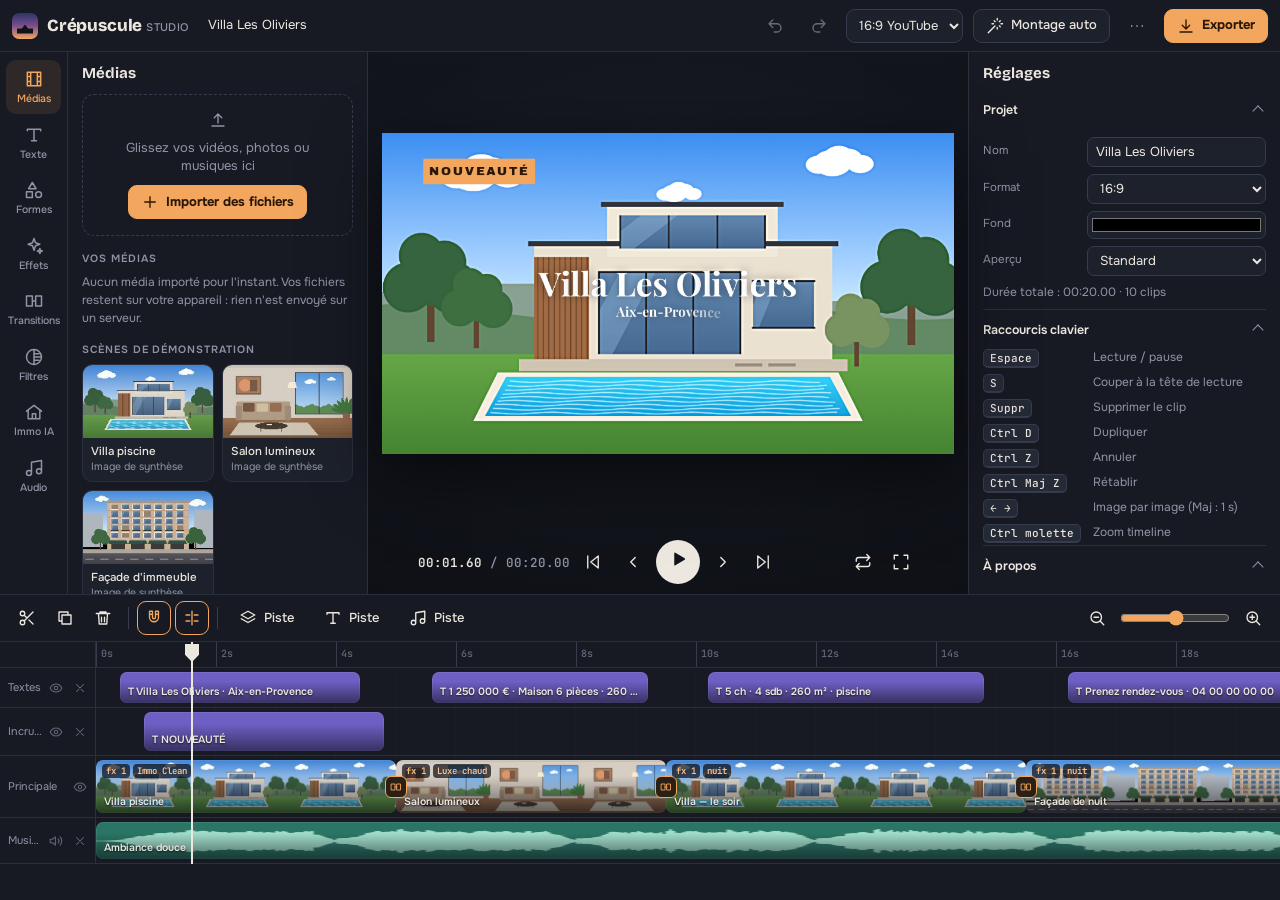
==== commit 5c8759be: "Export : téléchargement via la capacité downloads quand disponible Co-Authored-By: Claude Opus 5.5 <" ====
--- a/index.html
+++ b/index.html
@@ -1402,7 +1402,7 @@
   recChunks=[];try{rec=new MediaRecorder(stream,mime?{mimeType:mime,videoBitsPerSecond:mbps*1e6*scale*scale,audioBitsPerSecond:192000}:{})}catch(e){try{rec=new MediaRecorder(stream)}catch(e2){toast('Export impossible sur ce navigateur');S.exporting=false;setRes(exportRestore);return}}
   rec.ondataavailable=e=>{if(e.data&&e.data.size)recChunks.push(e.data)};
   rec.onstop=()=>{if(!exportUI||!recChunks.length)return;const type=(rec.mimeType||mime||'video/webm').split(';')[0];const blob=new Blob(recChunks,{type});const url=URL.createObjectURL(blob);const ext=type.includes('mp4')?'mp4':'webm';
-    $('#exStage',exportUI).innerHTML=`<video src="${url}" controls playsinline></video><p class="note">${(blob.size/1048576).toFixed(1)} Mo · ${ext.toUpperCase()}. Si le téléchargement ne démarre pas (aperçu intégré), faites un clic droit sur la vidéo › Enregistrer, ou utilisez l'appli hébergée sur GitHub Pages.</p><div class="mrow"><button class="btn pri" id="exDl">${ic('download')}Télécharger</button></div>`;
+    $('#exStage',exportUI).innerHTML=`<video src="${url}" controls playsinline></video><p class="note">${(blob.size/1048576).toFixed(1)} Mo · ${ext.toUpperCase()}. Vous pouvez aussi faire un clic droit sur la vidéo › Enregistrer.</p><div class="mrow"><button class="btn pri" id="exDl">${ic('download')}Télécharger</button></div>`;
     $('#exDl',exportUI).onclick=()=>download(blob,slug()+'.'+ext);};
   S.t=0;syncMedia(0,false);req();await new Promise(r=>setTimeout(r,450));
   rec.start(250);S.playing=true;lastNow=performance.now();updateTransport();
@@ -1410,7 +1410,11 @@
 }
 function finishExport(){S.exporting=false;S.playing=false;pauseAll();updateTransport();try{rec&&rec.state!=='inactive'&&rec.stop()}catch(e){}setRes(exportRestore||S.pq);toast('Export terminé')}
 function cancelExport(){S.exporting=false;S.playing=false;pauseAll();recChunks=[];try{rec&&rec.state!=='inactive'&&rec.stop()}catch(e){}setRes(exportRestore||S.pq);updateTransport()}
-function download(blob,name){const a=document.createElement('a');a.href=URL.createObjectURL(blob);a.download=name;document.body.appendChild(a);a.click();setTimeout(()=>{a.remove()},1000)}
+let dlCap;const dlReady=(window.claude&&window.claude.use)?window.claude.use('downloads').then(d=>dlCap=d).catch(()=>dlCap=null):Promise.resolve(dlCap=null);
+async function download(blob,name){
+  await dlReady;
+  if(dlCap){try{await dlCap.save({filename:name,data:blob});toast('Fichier enregistré');}catch(e){if(e&&e.code==='declined')return;if(e&&e.code==='rate_limited'){toast('Patientez un instant puis réessayez');return}toast('Téléchargement indisponible ici : clic droit sur la vidéo › Enregistrer')}return}
+  const a=document.createElement('a');a.href=URL.createObjectURL(blob);a.download=name;document.body.appendChild(a);a.click();setTimeout(()=>{a.remove()},1000)}
 function projectJSON(){return JSON.stringify({app:'crepuscule-studio',version:1,project:P,media:Object.values(media).map(m=>({id:m.id,type:m.type,name:m.name,demo:m.demo||null}))},null,1)}
 function openProjectText(txt){try{const o=JSON.parse(txt);if(!o.project)throw 0;(o.media||[]).forEach(m=>{if(m.demo)ensureDemoMusic(m.demo,m.id)});Object.assign(P,o.project);normalizeProject();
   const missing=P.clips.filter(c=>c.mediaId&&!media[c.mediaId]).length;P.clips=P.clips.filter(c=>!c.mediaId||media[c.mediaId]);$('#aspectSel').value=P.aspect;$('#projName').value=P.name;setRes(S.pq);S.sel=null;commit();refreshAll();toast(missing?`Projet ouvert. ${missing} clip(s) sans média ont été retirés : réimportez vos fichiers.`:'Projet ouvert')}catch(e){toast('Ce fichier n\'est pas un projet Crépuscule valide')}}
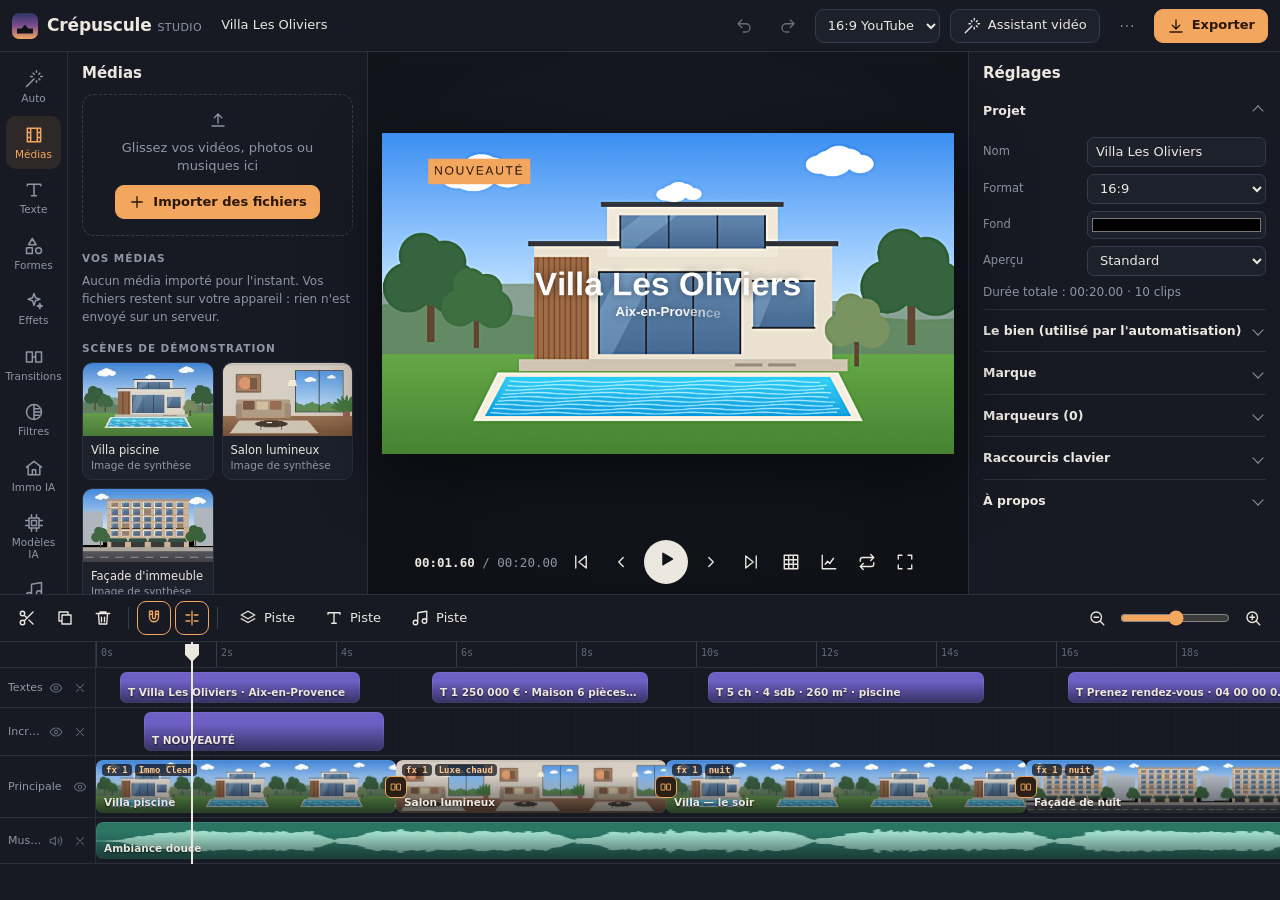
==== commit 2e21f51b: "v2 : automatisation complète, IA open source, fonctions pro, sécurité - Assistant vidéo (annonce, Re" ====
--- a/index.html
+++ b/index.html
@@ -2,7 +2,9 @@
 <html lang="fr">
 <meta charset="utf-8">
 <meta name="viewport" content="width=device-width, initial-scale=1, viewport-fit=cover">
-<!-- Crépuscule Studio — éditeur vidéo open source (MIT) — https://github.com/ -->
+<meta http-equiv="Content-Security-Policy" content="default-src 'self'; script-src 'self' 'unsafe-inline' 'unsafe-eval' 'wasm-unsafe-eval' https://cdn.jsdelivr.net blob:; worker-src 'self' blob: https://cdn.jsdelivr.net; style-src 'self' 'unsafe-inline' https://fonts.googleapis.com; font-src https://fonts.gstatic.com data:; img-src 'self' data: blob:; media-src 'self' data: blob:; connect-src 'self' data: blob: https: http://localhost:* http://127.0.0.1:*; object-src 'none'; base-uri 'none'; form-action 'none'">
+<meta name="referrer" content="no-referrer">
+<!-- Crépuscule Studio — éditeur vidéo open source (MIT). Fichier généré par build.py depuis src/ -->
 <title>Crépuscule Studio</title>
 <meta name="description" content="Éditeur vidéo open source dans le navigateur, pensé pour l'immobilier : timeline multipiste, textes, transitions, effets, filtres et effets Jour → Nuit.">
 <meta name="theme-color" content="#11131A">
@@ -147,6 +149,8 @@
 .row input[type=range]{width:100%;accent-color:var(--dusk)}
 .row input[type=color]{width:100%;height:28px;border:1px solid var(--line2);border-radius:7px;background:var(--panel2);padding:2px}
 .row select,.row input[type=text],.row input[type=number]{width:100%;height:30px;border:1px solid var(--line2);border-radius:7px;background:var(--panel2);padding:0 8px;min-width:0}
+textarea.ta,input.ta,select.ta{width:100%;color:var(--fg);font:inherit;outline-offset:2px}
+input.ta,select.ta{height:36px;border:1px solid var(--line2);border-radius:9px;background:var(--panel2);padding:0 10px;margin:4px 0 6px}
 textarea.ta{width:100%;min-height:72px;border:1px solid var(--line2);border-radius:9px;background:var(--panel2);padding:8px 10px;resize:vertical;margin:4px 0 6px}
 .tg{display:inline-flex;align-items:center;gap:8px;cursor:pointer}
 .tg input{accent-color:var(--dusk);width:16px;height:16px}
@@ -256,6 +260,60 @@
   .tc{font-size:11px}
 }
 @media (prefers-reduced-motion:reduce){*{transition:none!important;animation:none!important}}
+
+/* ===== v2 additions ===== */
+#guides{position:absolute;inset:0;pointer-events:none;z-index:2}
+#guides .gd-v{position:absolute;top:0;bottom:0;width:0;border-left:1px dashed rgba(255,255,255,.45)}
+#guides .gd-h{position:absolute;left:0;right:0;height:0;border-top:1px dashed rgba(255,255,255,.45)}
+#guides .gd-z{position:absolute;background:rgba(226,126,146,.22);border:1px dashed rgba(226,126,146,.8);color:#fff;font:600 10px var(--f-ui);display:flex;align-items:center;justify-content:center;text-align:center;padding:4px}
+#guides .gd-s{position:absolute;border:1px dashed rgba(242,166,94,.8)}
+#scopes{position:absolute;right:16px;top:16px;z-index:5;background:rgba(17,19,26,.92);border:1px solid var(--line2);border-radius:12px;padding:8px;box-shadow:0 10px 30px rgba(0,0,0,.5);max-width:calc(100% - 32px)}
+#scopes .sc-h{display:flex;gap:6px;align-items:center;margin-bottom:6px}
+#scopes select{flex:1;height:26px;border-radius:6px;border:1px solid var(--line2);background:var(--panel2);font-size:11.5px}
+#scopes canvas{display:block;width:300px;max-width:100%;height:auto;border-radius:6px}
+.row.kfrow{grid-template-columns:96px minmax(0,1fr) 42px 24px}
+.kfb{width:24px;height:24px;border-radius:6px;border:1px solid transparent;background:none;color:var(--dim);display:grid;place-items:center;padding:0}
+.kfb svg{width:13px;height:13px}
+.kfb.has{color:var(--muted)}
+.kfb.on{color:var(--dusk)}
+.kfb.on svg{fill:currentColor}
+.kf-nav{align-items:center;justify-content:space-between}
+.kf-nav .btn{height:28px;padding:0 8px}
+.clip .kfd{position:absolute;bottom:2px;width:7px;height:7px;margin-left:-3.5px;background:var(--dusk);transform:rotate(45deg);border-radius:1px;pointer-events:none;z-index:1}
+.mk{position:absolute;top:2px;width:10px;height:14px;margin-left:-5px;border:0;padding:0;background:var(--mc,#F2A65E);clip-path:polygon(0 0,100% 0,100% 65%,50% 100%,0 65%);cursor:pointer;z-index:2}
+.wheels{display:grid;grid-template-columns:repeat(3,minmax(0,1fr));gap:6px;margin:6px 0}
+.wheel{display:grid;justify-items:center;gap:4px;min-width:0}
+.wheel canvas{width:100%;max-width:104px;aspect-ratio:1;touch-action:none;cursor:crosshair}
+.wheel span{font-size:10.5px;color:var(--muted)}
+.wheel input{width:100%;accent-color:var(--dusk)}
+.pip{display:grid;grid-template-columns:repeat(3,minmax(0,1fr));gap:6px;margin:8px 0}
+.pip .btn{height:30px;padding:0 6px;font-size:12px}
+.chip{border:1px solid var(--line2);border-radius:999px;padding:5px 10px;background:var(--panel2);font-size:12px}
+.chip:has(input:checked){border-color:var(--dusk);color:var(--dusk-hi)}
+.chip input{width:14px;height:14px}
+.wz-goals .wz-card{display:grid;gap:3px;border:1px solid var(--line);background:var(--panel2);border-radius:12px;padding:10px;cursor:pointer;position:relative}
+.wz-card input{position:absolute;opacity:0;pointer-events:none}
+.wz-card:has(input:checked){border-color:var(--dusk);box-shadow:0 0 0 1px var(--dusk)}
+.wz-card b{font-size:12.5px}.wz-card span{font-size:11px;color:var(--muted);line-height:1.35}
+.wz-form{display:grid;grid-template-columns:repeat(2,minmax(0,1fr));gap:8px 10px}
+.wz-form label{display:grid;gap:3px;font-size:11px;color:var(--muted);min-width:0}
+.wz-form input{height:32px;border:1px solid var(--line2);border-radius:7px;background:var(--panel2);padding:0 8px;color:var(--fg);min-width:0;width:100%}
+.wz-form input[type=color]{padding:2px}
+.modal{width:min(640px,100%)}
+.model{display:flex;gap:10px;align-items:flex-start;justify-content:space-between;padding:10px;border:1px solid var(--line);border-radius:10px;background:var(--panel2);text-decoration:none;color:var(--fg)}
+.model:hover{border-color:var(--line2)}
+.model>div{min-width:0}
+.model b{display:block;font-size:12px}.model span{display:block;font-size:11px;color:var(--muted)}.model small{display:block;font:500 10px var(--f-mono);color:var(--dim);margin-top:3px;overflow-wrap:anywhere}
+.where{font:600 9.5px var(--f-mono);font-style:normal;text-transform:uppercase;letter-spacing:.05em;padding:2px 6px;border-radius:5px;white-space:nowrap;flex:none;margin-left:auto}
+.where.nav{background:rgba(79,185,161,.15);color:var(--teal)}.where.srv{background:rgba(157,141,244,.15);color:var(--violet)}
+.fxi .where{align-self:flex-start}
+.fxi.dis{opacity:.55}
+.ai-pill{position:fixed;left:50%;transform:translateX(-50%);top:calc(60px + env(safe-area-inset-top,0px));z-index:95;background:var(--violet);color:#14121F;font-weight:700;padding:7px 14px;border-radius:999px;box-shadow:0 10px 30px rgba(0,0,0,.4)}
+.ex-row{display:flex;gap:10px;align-items:center;padding:8px 0;border-bottom:1px solid var(--line);flex-wrap:wrap}
+.ex-row b{flex:1;min-width:140px}.ex-row span{color:var(--muted);font-size:12px}
+.linkb{border:0;background:none;color:var(--dusk);padding:0;font:600 11px var(--f-mono)}
+code{font:500 11px var(--f-mono);background:var(--raise);padding:1px 5px;border-radius:4px}
+@media (max-width:759px){.wz-form{grid-template-columns:minmax(0,1fr)}#scopes{right:8px;top:8px}#scopes canvas{width:220px}.wheels{gap:2px}}
 </style>
 
 <div id="app">
@@ -295,6 +353,8 @@
       <button class="btn icon ghost" id="stepF" aria-label="Image suivante"></button>
       <button class="btn icon ghost" id="toEnd" aria-label="Fin"></button>
       <div class="tr-right">
+        <button class="btn icon ghost" id="guideBtn" title="Repères : zones sûres réseaux, tiers" aria-label="Repères"></button>
+        <button class="btn icon ghost" id="scopeBtn" title="Scopes : forme d'onde, histogramme, vecteurscope" aria-label="Scopes"></button>
         <button class="btn icon ghost" id="loopBtn" title="Lecture en boucle" aria-label="Boucle"></button>
         <button class="btn icon ghost" id="fsBtn" title="Plein écran" aria-label="Plein écran"></button>
       </div>
@@ -312,12 +372,14 @@
   </section>
 </div>
 <div id="toasts"></div>
-<input type="file" id="fileIn" multiple accept="video/*,image/*,audio/*" hidden>
-<input type="file" id="srtIn" accept=".srt,text/plain" hidden>
+<input type="file" id="fileIn" multiple accept="video/*,image/*,audio/*,.srt,.vtt,.cube,.json" hidden>
+<input type="file" id="srtIn" accept=".srt,.vtt,text/plain,text/vtt" hidden>
+<input type="file" id="lutIn" accept=".cube" hidden>
 <input type="file" id="projIn" accept=".json,application/json" hidden>
 
 <script>
 "use strict";
+/* ===== 00-header.js ===== */
 /* =========================================================================
    Crépuscule Studio — éditeur vidéo open source (MIT)
    Un seul fichier : rendu Canvas 2D + WebGL, export MediaRecorder.
@@ -334,6 +396,7 @@
 const isPhone=()=>matchMedia('(max-width:759px)').matches;
 const isDesk=()=>matchMedia('(min-width:1200px)').matches;
 
+/* ===== 01-icons.js ===== */
 /* ---------- icons ---------- */
 const IP={
  film:'M4 4h16v16H4z M8 4v16 M16 4v16 M4 9h4 M4 15h4 M16 9h4 M16 15h4',
@@ -368,9 +431,18 @@
  layers:'M12 3l9 5-9 5-9-5z M3 13l9 5 9-5', loop:'M17 2l4 4-4 4 M3 11V9a3 3 0 0 1 3-3h15 M7 22l-4-4 4-4 M21 13v2a3 3 0 0 1-3 3H3',
  moon:'M21 12.8A9 9 0 1 1 11.2 3a7 7 0 0 0 9.8 9.8z', sun:'M12 8a4 4 0 1 0 0 8a4 4 0 1 0 0-8z M12 2v2 M12 20v2 M4.9 4.9l1.4 1.4 M17.7 17.7l1.4 1.4 M2 12h2 M20 12h2 M4.9 19.1l1.4-1.4 M17.7 6.3l1.4-1.4',
  subs:'M3 5h18v14H3z M7 15h4 M14 15h3 M7 11h10',
+ cpu:'M6 6h12v12H6z M9 9h6v6H9z M9 2v4 M15 2v4 M9 18v4 M15 18v4 M2 9h4 M2 15h4 M18 9h4 M18 15h4',
+ bolt:'M13 2L4 14h7l-1 8 9-12h-7z', diamond:'M12 3l7 9-7 9-7-9z', flag:'M5 21V4 M5 4h11l-2 4 2 4H5',
+ grid:'M3 3h18v18H3z M9 3v18 M15 3v18 M3 9h18 M3 15h18', scope:'M3 3v18h18 M7 15l3-4 3 3 5-7',
+ key:'M15 7a4 4 0 1 0 0 8a4 4 0 1 0 0-8z M11 11H3v3 M7 11v3', mask:'M3 5h18v14H3z M12 8a4 4 0 1 0 0 8a4 4 0 1 0 0-8z',
+ palette:'M12 3a9 9 0 1 0 0 18c1 0 1.5-.8 1.5-1.5 0-1.2-1-1.5-1-2.5 0-.8.7-1.5 1.5-1.5H16a5 5 0 0 0 5-5c0-4.4-4-7.5-9-7.5z M7.5 11h.01 M10 7.5h.01 M14 7.5h.01',
+ share:'M4 12v7h16v-7 M12 3v12 M7 8l5-5 5 5', clap:'M4 10h16v10H4z M4 10l2-6 14 2-1 4 M9 5l-1 4 M14 6l-1 4',
+ server:'M4 4h16v6H4z M4 14h16v6H4z M8 7h.01 M8 17h.01', check:'M5 12l5 5 9-10', star:'M12 3l2.7 5.6 6.1.9-4.4 4.3 1 6.1L12 17l-5.4 2.9 1-6.1L3.2 9.5l6.1-.9z',
+ freeze:'M12 2v20 M4.9 7l14.2 10 M19.1 7L4.9 17', wave:'M2 12h2l2-6 3 12 3-9 2 5 2-2h6',
 };
 const ic=(n,cls='')=>`<svg class="i ${cls}" viewBox="0 0 24 24" aria-hidden="true"><path d="${IP[n]||''}"/></svg>`;
 
+/* ===== 02-catalogs.js ===== */
 /* ---------- catalogs ---------- */
 const ASPECTS={'16:9':[1920,1080],'9:16':[1080,1920],'1:1':[1080,1080],'4:5':[1080,1350]};
 const FONTS=[
@@ -434,12 +506,12 @@
  ['blur','Flou'],['whip','Whip pan'],['spin','Rotation'],['glitch','Glitch'],['burn','Brûlure film'],['flash','Flash']
 ];
 const TRANSMAP=Object.fromEntries(TRANS);
-const IN_ANIMS=[['none','Aucune'],['fade','Fondu'],['slide-up','Monter'],['slide-down','Descendre'],['slide-left','Depuis la droite'],['slide-right','Depuis la gauche'],['pop','Pop'],['zoom','Zoom'],['blur','Flou'],['typewriter','Machine à écrire'],['letters','Lettre par lettre'],['wipe','Révélation']];
+const IN_ANIMS=[['none','Aucune'],['fade','Fondu'],['slide-up','Monter'],['slide-down','Descendre'],['slide-left','Depuis la droite'],['slide-right','Depuis la gauche'],['pop','Pop'],['zoom','Zoom'],['blur','Flou'],['typewriter','Machine à écrire'],['letters','Lettre par lettre'],['wipe','Révélation'],['count','Compteur (chiffres)']];
 const OUT_ANIMS=[['none','Aucune'],['fade','Fondu'],['slide-up','Monter'],['slide-down','Descendre'],['zoom','Zoom'],['blur','Flou'],['wipe','Effacement']];
 const BLENDS=[['source-over','Normal'],['screen','Superposition claire'],['multiply','Produit'],['overlay','Incrustation'],['soft-light','Lumière douce'],['lighten','Éclaircir'],['darken','Assombrir'],['difference','Différence']];
 const SHAPES=[
  ['rect','Rectangle'],['round','Carte arrondie'],['circle','Cercle'],['frame','Cadre'],['line','Ligne'],['arrow','Flèche'],
- ['tag','Étiquette prix'],['pin','Repère carte'],['stamp','Tampon VENDU'],['ribbon','Ruban'],['house','Icône maison'],['lowerbar','Bandeau bas'],
+ ['tag','Étiquette prix'],['pin','Repère carte'],['stamp','Tampon VENDU'],['ribbon','Ruban'],['house','Icône maison'],['lowerbar','Bandeau bas'],['progress','Barre de progression'],
 ];
 const SCENES={villa:'Villa piscine',salon:'Salon lumineux',facade:'Façade d\'immeuble'};
 const COLORS=[['#141824','#2B3352','Nuit'],['#F4EFE6','#E6DCCB','Lin'],['#2E2A26','#5B4B3B','Noyer'],['#1F3B4D','#3F7A8C','Lagon'],['#F2A65E','#E27E92','Crépuscule'],['#0F0F10','#0F0F10','Noir']];
@@ -459,23 +531,34 @@
  {name:'Sous-titre',p:{text:'Votre texte ici',font:'Montserrat',size:46,weight:700,bg:'#000000',bgA:.6,pad:14,radius:8,y:.86,animIn:'fade',inDur:.15,animOut:'fade',outDur:.15}},
 ];
 
+/* ===== 03-project-state.js ===== */
 /* ---------- project state ---------- */
 const DEF_ADJ=()=>({bright:0,contrast:0,sat:0,temp:0,tint:0,hue:0,vig:0,grain:0,fade:0});
-const DEF_IMMO=()=>({tw:0,twAnim:'none',horizon:.62,sky:0,glow:0,hdr:0,gold:0,winter:0,compare:'off',splitPos:.5});
+const DEF_IMMO=()=>({tw:0,twAnim:'none',horizon:.62,sky:0,glow:0,hdr:0,gold:0,winter:0,compare:'off',splitPos:.5,parallax:0,parDir:'push'});
+const DEF_GRADE=()=>({lift:[0,0,0],gamma:[0,0,0],gain:[0,0,0],wheels:{lift:[0,0,0],gamma:[0,0,0],gain:[0,0,0]},lut:null,lutAmt:1});
+const DEF_KEY=()=>({on:false,color:'#00B140',tol:.16,soft:.1,spill:.6});
+const DEF_MASK=()=>({type:'none',x:.5,y:.5,w:.6,h:.6,feather:.08,invert:false});
 const DEF_TEXT=()=>({text:'Votre texte',font:'Montserrat',size:80,weight:700,italic:false,upper:false,color:'#FFFFFF',align:'center',lh:1.15,ls:0,sub:1,stroke:'#000000',sw:0,shadowColor:'rgba(0,0,0,.5)',shadowBlur:0,shadowY:0,bg:'#000000',bgA:0,pad:24,radius:12,animIn:'fade',inDur:.6,animOut:'fade',outDur:.4});
+const DEF_CAPTION=()=>({words:[],style:'karaoke',font:'Montserrat',size:72,weight:900,color:'#FFFFFF',hl:'#FFD23F',stroke:'#000000',sw:8,upper:true,maxWords:3,bg:'#000000',bgA:0,y:.72});
+const KF_PROPS=['x','y','scale','rot','opacity'];
 function newClip(kind,o={}){
-  const c={id:uid(),kind,trackId:null,start:0,dur:4,in:0,speed:1,name:'',x:.5,y:.5,scale:1,rot:0,opacity:1,blend:'source-over',fadeOut:0,fit:'cover',
-    filter:'none',filterAmt:1,adj:DEF_ADJ(),immo:DEF_IMMO(),fx:[],trans:{type:'none',dur:.6},volume:1,fadeIn:0,fadeOutA:0};
+  const c={id:uid(),kind,trackId:null,start:0,dur:4,in:0,speed:1,name:'',x:.5,y:.5,scale:1,rot:0,opacity:1,blend:'source-over',fadeOut:0,fit:'cover',autofit:true,
+    filter:'none',filterAmt:1,adj:DEF_ADJ(),immo:DEF_IMMO(),grade:DEF_GRADE(),key:DEF_KEY(),mask:DEF_MASK(),kf:{},fx:[],trans:{type:'none',dur:.6},
+    volume:1,fadeIn:0,fadeOutA:0,role:'',duck:0,voiceFx:false};
   if(kind==='text')Object.assign(c,DEF_TEXT());
+  if(kind==='caption')Object.assign(c,DEF_CAPTION());
   if(kind==='shape')Object.assign(c,{shape:'round',w:520,h:180,fill:'#F2A65E',stroke:'#FFFFFF',sw:0,label:'',labelColor:'#FFFFFF',font:'Montserrat'});
   if(kind==='color')Object.assign(c,{c1:'#141824',c2:'#2B3352',angle:135});
-  const {adj,immo,...rest}=o; Object.assign(c,rest);
-  if(adj)Object.assign(c.adj,adj); if(immo)Object.assign(c.immo,immo);
+  if(kind==='adjust')Object.assign(c,{name:'Calque de réglage'});
+  const {adj,immo,grade,key,mask,...rest}=o;Object.assign(c,rest);
+  if(adj)Object.assign(c.adj,adj);if(immo)Object.assign(c.immo,immo);if(grade)Object.assign(c.grade,grade);if(key)Object.assign(c.key,key);if(mask)Object.assign(c.mask,mask);
   return c;
 }
-let P={name:'Villa Les Oliviers',aspect:'16:9',bg:'#000000',tracks:[],clips:[]};
-const media={};      // id -> {id,type,name,url,el,dur,w,h,thumb,strip,wave,demo}
-const S={t:0,playing:false,sel:null,pps:60,magnet:true,snap:true,tab:'media',pq:.5,loop:false,exporting:false};
+const DEF_INFO=()=>({type:'Villa',city:'Aix-en-Provence',area:'Quartier Mazarin',price:'1 250 000 €',surface:'260',rooms:'6',bedrooms:'5',baths:'4',land:'2 400',feats:['Piscine','Jardin','Terrasse','Garage'],dpe:'B',ref:''});
+const DEF_BRAND=()=>({agency:'Votre agence',phone:'04 00 00 00 00',web:'',color:'#F2A65E',logo:null});
+let P={name:'Villa Les Oliviers',aspect:'16:9',bg:'#000000',tracks:[],clips:[],markers:[],info:DEF_INFO(),brand:DEF_BRAND()};
+const media={};      // id -> {id,type,name,url,el,dur,w,h,thumb,strip,wave,demo,depth,mono,beats}
+const S={t:0,playing:false,sel:null,pps:60,magnet:true,snap:true,tab:'media',pq:.5,loop:false,exporting:false,guides:'none',scopes:false};
 const bounds={};
 let dirty=true;
 const req=()=>{dirty=true};
@@ -487,11 +570,26 @@
 const selClip=()=>S.sel?clipById(S.sel):null;
 const isVisual=c=>c.kind!=='audio';
 const isMedia=c=>['video','image','scene'].includes(c.kind);
+const isGraphic=c=>['text','shape','caption'].includes(c.kind);
 const projDur=()=>Math.max(1,...P.clips.map(c=>c.start+c.dur));
 const trackEnd=tr=>Math.max(0,...P.clips.filter(c=>c.trackId===tr.id).map(c=>c.start+c.dur));
 const baseWH=()=>ASPECTS[P.aspect]||ASPECTS['16:9'];
-function mediaMax(c){const m=media[c.mediaId]; if((c.kind==='video'||c.kind==='audio')&&m&&isFinite(m.dur))return (m.dur-c.in)/c.speed; return Infinity}
-
+function mediaMax(c){const m=media[c.mediaId]; if((c.kind==='video'||c.kind==='audio')&&m&&isFinite(m.dur))return Math.max(.1,(m.dur-c.in)/c.speed); return Infinity}
+
+/* keyframes: c.kf[prop] = [{t (local s), v, e:'ease'|'linear'|'hold'}] sorted by t */
+function kv(c,prop,lt){
+  const ks=c.kf&&c.kf[prop];if(!ks||!ks.length)return c[prop];
+  if(lt<=ks[0].t)return ks[0].v;const last=ks[ks.length-1];if(lt>=last.t)return last.v;
+  for(let i=0;i<ks.length-1;i++){const a=ks[i],b=ks[i+1];if(lt>=a.t&&lt<=b.t){if(a.e==='hold')return a.v;let p=(lt-a.t)/Math.max(1e-6,b.t-a.t);if(a.e!=='linear')p=ease.inOut(p);return a.v+(b.v-a.v)*p}}
+  return c[prop];
+}
+const hasKf=(c,prop)=>!!(c.kf&&c.kf[prop]&&c.kf[prop].length);
+function kfAt(c,prop,lt){const ks=c.kf&&c.kf[prop];return ks?ks.findIndex(k=>Math.abs(k.t-lt)<1/60):-1}
+function setKf(c,prop,lt,v){c.kf=c.kf||{};const ks=c.kf[prop]||(c.kf[prop]=[]);const i=kfAt(c,prop,lt);if(i>=0)ks[i].v=v;else{ks.push({t:+lt.toFixed(3),v,e:'ease'});ks.sort((a,b)=>a.t-b.t)}}
+function kfTimes(c){const s=new Set();for(const p in (c.kf||{}))(c.kf[p]||[]).forEach(k=>s.add(+k.t.toFixed(3)));return [...s].sort((a,b)=>a-b)}
+function setProp(c,prop,v){if(hasKf(c,prop))setKf(c,prop,clamp(S.t-c.start,0,c.dur),v);else c[prop]=v}
+
+/* ===== 04-procedural-demo-scenes.js ===== */
 /* ---------- procedural demo scenes ---------- */
 function rr(g,x,y,w,h,r){r=Math.max(0,Math.min(r,w/2,h/2));g.beginPath();g.moveTo(x+r,y);g.arcTo(x+w,y,x+w,y+h,r);g.arcTo(x+w,y+h,x,y+h,r);g.arcTo(x,y+h,x,y,r);g.arcTo(x,y,x+w,y,r);g.closePath()}
 function lg(g,x0,y0,x1,y1,stops){const gr=g.createLinearGradient(x0,y0,x1,y1);stops.forEach(([o,c])=>gr.addColorStop(o,c));return gr}
@@ -564,29 +662,41 @@
 function thumbOf(src,w=192,h=108){const c=document.createElement('canvas');c.width=w;c.height=h;const g=c.getContext('2d');const sw=src.videoWidth||src.naturalWidth||src.width,sh=src.videoHeight||src.naturalHeight||src.height;const r=Math.max(w/sw,h/sh);try{g.drawImage(src,(w-sw*r)/2,(h-sh*r)/2,sw*r,sh*r)}catch(e){}return c}
 const SCN_TH={};for(const k in SCN)SCN_TH[k]=thumbOf(SCN[k]).toDataURL('image/jpeg',.8);
 
+/* ===== 05-webgl-colour-engine.js ===== */
 /* ---------- WebGL colour engine ---------- */
+/* One fragment shader does: parallax 2.5D (depth), blur, RGB split, HDR, sky/window masks (Jour→Nuit, ciel, fenêtres),
+   golden hour, hiver, primaries (lift/gamma/gain), LUT 3D, hue, matte, VHS, grain, vignette, chroma key, masks, before/after. */
 const FRAG=`#ifdef GL_FRAGMENT_PRECISION_HIGH
 precision highp float;
 #else
 precision mediump float;
 #endif
-varying vec2 v;uniform sampler2D u_t;uniform vec2 u_px;uniform float u_time;
+varying vec2 v;uniform sampler2D u_t,u_lutT,u_depT;uniform vec2 u_px;uniform float u_time;
 uniform float u_bright,u_contrast,u_sat,u_temp,u_tint,u_hue,u_fade,u_vig,u_grain,u_blur,u_rgb,u_scan,u_mirror,u_split;
-uniform float u_tw,u_sky,u_glow,u_hdr,u_gold,u_winter,u_horizon;uniform vec3 u_lift,u_gain;
+uniform float u_tw,u_sky,u_glow,u_hdr,u_gold,u_winter,u_horizon;uniform vec3 u_lift,u_gain,u_gamma;
+uniform float u_lutOn,u_lutN,u_lutAmt;uniform float u_keyOn,u_tol,u_soft,u_spill;uniform vec3 u_key;
+uniform float u_mType,u_mFeather,u_mInv;uniform vec4 u_mRect;uniform float u_dOn,u_dPush;uniform vec2 u_dOff;
 float lum(vec3 c){return dot(c,vec3(.2126,.7152,.0722));}
 float hash(vec2 p){return fract(sin(dot(p,vec2(127.1,311.7)))*43758.5453);}
 float noise(vec2 p){vec2 i=floor(p),f=fract(p);f=f*f*(3.-2.*f);return mix(mix(hash(i),hash(i+vec2(1.,0.)),f.x),mix(hash(i+vec2(0.,1.)),hash(i+vec2(1.,1.)),f.x),f.y);}
 vec3 tx(vec2 uv){return texture2D(u_t,uv).rgb;}
+vec2 cbcr(vec3 c){return vec2(-.1687*c.r-.3313*c.g+.5*c.b,.5*c.r-.4187*c.g-.0813*c.b);}
+vec3 lut3(vec3 c){float n=u_lutN;float b=c.b*(n-1.);float b0=floor(b);float b1=min(b0+1.,n-1.);float f=b-b0;
+ vec2 p=vec2((c.r*(n-1.)+.5)/(n*n),(c.g*(n-1.)+.5)/n);return mix(texture2D(u_lutT,p+vec2(b0/n,0.)).rgb,texture2D(u_lutT,p+vec2(b1/n,0.)).rgb,f);}
 vec2 masks(vec2 uv){vec3 c=tx(uv);float L=lum(c);float mx=max(c.r,max(c.g,c.b));float mn=min(c.r,min(c.g,c.b));float s=mx>.001?(mx-mn)/mx:0.;
  float bl=c.b-max(c.r,c.g*.92);float vert=1.-smoothstep(u_horizon*.45,u_horizon,uv.y);
  float sk=max(smoothstep(.03,.16,bl)*smoothstep(.32,.62,L),smoothstep(.88,.97,L)*(1.-smoothstep(.08,.22,s)));
  float skyM=clamp(sk*vert*1.25,0.,1.);
  float win=(1.-skyM)*smoothstep(.02,.1,bl)*smoothstep(.12,.28,L)*(1.-smoothstep(.62,.82,L));
  return vec2(skyM,win);}
-void main(){vec2 uv=v;if(u_mirror>.5&&uv.x>.5)uv.x=1.-uv.x;vec3 c;
+void main(){vec2 uv=v;if(u_mirror>.5&&uv.x>.5)uv.x=1.-uv.x;
+ if(u_dOn>.5){float d=u_dOn>1.5?texture2D(u_depT,uv).r:(.15+.85*smoothstep(.2,1.,uv.y));
+  if(u_dPush>.5)uv=uv+(uv-.5)*(d-.35)*u_dOff.x;else uv=uv+u_dOff*(d-.5);uv=clamp(uv,.001,.999);}
+ vec3 c;
  if(u_blur>.01){vec3 a=vec3(0.);float r=u_blur*16.;for(int i=0;i<12;i++){float an=float(i)*.5236;a+=tx(uv+vec2(cos(an),sin(an))*u_px*r);a+=tx(uv+vec2(cos(an+.26),sin(an+.26))*u_px*r*.5);}c=a/24.;}else c=tx(uv);
  if(u_rgb>.001){vec2 o=vec2(u_rgb*u_px.x*14.,0.);c.r=tx(uv+o).r;c.b=tx(uv-o).b;}
- vec3 orig=c;
+ vec3 orig=c;float alpha=texture2D(u_t,uv).a;
+ if(u_keyOn>.5){float kd=distance(cbcr(orig),cbcr(u_key));alpha*=smoothstep(u_tol,u_tol+u_soft,kd);float sp=(1.-smoothstep(u_tol,u_tol+u_soft*3.,kd))*u_spill;c=mix(c,vec3(lum(c)),sp);}
  if(u_hdr>.001){vec3 b=vec3(0.);for(int i=0;i<8;i++){float an=float(i)*.785;b+=tx(uv+vec2(cos(an),sin(an))*u_px*9.);}b/=8.;c=c+(c-b)*u_hdr*1.6;float L0=lum(c);c=mix(c,c*(1.+u_hdr*.35*(1.-L0)),.6);c=mix(vec3(lum(c)),c,1.+u_hdr*.25);}
  if(u_tw+u_sky+u_glow>.001){vec2 m=masks(uv);float halo=0.;
   if(u_tw+u_glow>.001){for(int i=0;i<8;i++){float an=float(i)*.785;halo+=masks(uv+vec2(cos(an),sin(an))*u_px*14.).y;}halo/=8.;}
@@ -602,12 +712,16 @@
  c+=u_bright*.35;c=(c-.5)*(1.+u_contrast)+.5;float L2=lum(c);c=mix(vec3(L2),c,1.+u_sat);
  c.r+=u_temp*.09;c.b-=u_temp*.09;c.g+=u_tint*.06;
  if(abs(u_hue)>.001){mat3 toY=mat3(.299,.596,.211,.587,-.274,-.523,.114,-.322,.312);mat3 toR=mat3(1.,1.,1.,.956,-.272,-1.106,.621,-.647,1.703);vec3 q=toY*c;float h=atan(q.z,q.y)+u_hue*3.14159;float ch=length(q.yz);q.y=ch*cos(h);q.z=ch*sin(h);c=toR*q;}
- c=c*u_gain+u_lift*(1.-c);c=mix(c,(c-.5)*.82+.56,u_fade);
+ c=c*u_gain+u_lift*(1.-c);c=pow(max(c,0.),1./max(vec3(.2),1.+u_gamma));c=mix(c,(c-.5)*.82+.56,u_fade);
+ if(u_lutOn>.5)c=mix(c,lut3(clamp(c,0.,1.)),u_lutAmt);
  if(u_scan>.001){c*=1.-u_scan*.22*(.5+.5*sin(uv.y/u_px.y*1.6));c+=u_scan*.05*vec3(noise(vec2(uv.y*300.,u_time*20.)));}
  if(u_grain>.001)c+=(hash(uv*vec2(731.,513.)+fract(u_time*7.)*61.)-.5)*u_grain*.16;
  if(u_vig>.001){float d=distance(v,vec2(.5));c*=1.-u_vig*smoothstep(.28,.82,d);}
  if(u_split>-.5&&v.x<u_split)c=orig;
- gl_FragColor=vec4(clamp(c,0.,1.),texture2D(u_t,uv).a);}`;
+ if(u_mType>.5){float a=1.;vec2 q=(v-u_mRect.xy)/max(u_mRect.zw*.5,vec2(.001));float f=max(u_mFeather,.001);
+  if(u_mType<1.5)a=1.-smoothstep(1.-f*3.,1.+f,max(abs(q.x),abs(q.y)));else if(u_mType<2.5)a=1.-smoothstep(1.-f*3.,1.+f,length(q));else a=smoothstep(u_mRect.y-f,u_mRect.y+f,v.y);
+  if(u_mInv>.5)a=1.-a;alpha*=a;}
+ gl_FragColor=vec4(clamp(c,0.,1.),alpha);}`;
 const GLX=(()=>{
   try{
     const c=document.createElement('canvas');c.width=2;c.height=2;
@@ -617,27 +731,40 @@
     if(!gl.getProgramParameter(pr,gl.LINK_STATUS))throw new Error(gl.getProgramInfoLog(pr));
     gl.useProgram(pr);const b=gl.createBuffer();gl.bindBuffer(gl.ARRAY_BUFFER,b);gl.bufferData(gl.ARRAY_BUFFER,new Float32Array([-1,-1,1,-1,-1,1,1,1]),gl.STATIC_DRAW);
     const loc=gl.getAttribLocation(pr,'p');gl.enableVertexAttribArray(loc);gl.vertexAttribPointer(loc,2,gl.FLOAT,false,0,0);
-    const tex=gl.createTexture();gl.bindTexture(gl.TEXTURE_2D,tex);
-    [[gl.TEXTURE_WRAP_S,gl.CLAMP_TO_EDGE],[gl.TEXTURE_WRAP_T,gl.CLAMP_TO_EDGE],[gl.TEXTURE_MIN_FILTER,gl.LINEAR],[gl.TEXTURE_MAG_FILTER,gl.LINEAR]].forEach(([k,v])=>gl.texParameteri(gl.TEXTURE_2D,k,v));
-    const U={};['t','px','time','bright','contrast','sat','temp','tint','hue','fade','vig','grain','blur','rgb','scan','mirror','split','tw','sky','glow','hdr','gold','winter','horizon','lift','gain'].forEach(n=>U[n]=gl.getUniformLocation(pr,'u_'+n));
-    gl.uniform1i(U.t,0);
-    return {c,run(src,w,h,p,time){
+    const mkTex=()=>{const t=gl.createTexture();gl.bindTexture(gl.TEXTURE_2D,t);[[gl.TEXTURE_WRAP_S,gl.CLAMP_TO_EDGE],[gl.TEXTURE_WRAP_T,gl.CLAMP_TO_EDGE],[gl.TEXTURE_MIN_FILTER,gl.LINEAR],[gl.TEXTURE_MAG_FILTER,gl.LINEAR]].forEach(([k,v])=>gl.texParameteri(gl.TEXTURE_2D,k,v));return t};
+    const tex=mkTex(),empty=mkTex();gl.texImage2D(gl.TEXTURE_2D,0,gl.RGBA,1,1,0,gl.RGBA,gl.UNSIGNED_BYTE,new Uint8Array([128,128,128,255]));
+    const lutTex={},depTex=new WeakMap();
+    const U={};['t','lutT','depT','px','time','bright','contrast','sat','temp','tint','hue','fade','vig','grain','blur','rgb','scan','mirror','split','tw','sky','glow','hdr','gold','winter','horizon','lift','gain','gamma',
+      'lutOn','lutN','lutAmt','keyOn','tol','soft','spill','key','mType','mFeather','mInv','mRect','dOn','dPush','dOff'].forEach(n=>U[n]=gl.getUniformLocation(pr,'u_'+n));
+    gl.uniform1i(U.t,0);gl.uniform1i(U.lutT,1);gl.uniform1i(U.depT,2);
+    const F1=['bright','contrast','sat','temp','tint','hue','fade','vig','grain','blur','rgb','scan','mirror','split','tw','sky','glow','hdr','gold','winter','horizon','lutAmt','keyOn','tol','soft','spill','mType','mFeather','mInv','dPush'];
+    return {c,gl,run(src,w,h,p,time,ex={}){
       w=Math.max(2,Math.round(w));h=Math.max(2,Math.round(h));
       if(c.width!==w||c.height!==h){c.width=w;c.height=h}
       gl.viewport(0,0,w,h);
+      gl.activeTexture(gl.TEXTURE1);
+      if(ex.lut){let t=lutTex[ex.lut.id];if(!t){t=lutTex[ex.lut.id]=mkTex();gl.texImage2D(gl.TEXTURE_2D,0,gl.RGBA,ex.lut.n*ex.lut.n,ex.lut.n,0,gl.RGBA,gl.UNSIGNED_BYTE,ex.lut.data)}else gl.bindTexture(gl.TEXTURE_2D,t);gl.uniform1f(U.lutOn,1);gl.uniform1f(U.lutN,ex.lut.n)}
+      else{gl.bindTexture(gl.TEXTURE_2D,empty);gl.uniform1f(U.lutOn,0);gl.uniform1f(U.lutN,2)}
+      gl.activeTexture(gl.TEXTURE2);
+      if(ex.depth){let t=depTex.get(ex.depth);if(!t){t=mkTex();gl.texImage2D(gl.TEXTURE_2D,0,gl.RGBA,gl.RGBA,gl.UNSIGNED_BYTE,ex.depth);depTex.set(ex.depth,t)}else gl.bindTexture(gl.TEXTURE_2D,t)}
+      else gl.bindTexture(gl.TEXTURE_2D,empty);
+      gl.uniform1f(U.dOn,p.dOn?(ex.depth?2:1):0);gl.uniform2f(U.dOff,p.dOff[0],p.dOff[1]);
+      gl.activeTexture(gl.TEXTURE0);gl.bindTexture(gl.TEXTURE_2D,tex);
       gl.texImage2D(gl.TEXTURE_2D,0,gl.RGBA,gl.RGBA,gl.UNSIGNED_BYTE,src);
       const sw=src.videoWidth||src.naturalWidth||src.width,sh=src.videoHeight||src.naturalHeight||src.height;
       gl.uniform2f(U.px,1/sw,1/sh);gl.uniform1f(U.time,time||0);
-      for(const k of ['bright','contrast','sat','temp','tint','hue','fade','vig','grain','blur','rgb','scan','mirror','split','tw','sky','glow','hdr','gold','winter','horizon'])gl.uniform1f(U[k],p[k]);
-      gl.uniform3fv(U.lift,p.lift);gl.uniform3fv(U.gain,p.gain);
+      for(const k of F1)gl.uniform1f(U[k],p[k]);
+      gl.uniform3fv(U.lift,p.lift);gl.uniform3fv(U.gain,p.gain);gl.uniform3fv(U.gamma,p.gamma);gl.uniform3fv(U.key,p.key);gl.uniform4fv(U.mRect,p.mRect);
       gl.drawArrays(gl.TRIANGLE_STRIP,0,4);return c;
     }};
   }catch(e){console.warn('WebGL indisponible',e);return null}
 })();
 const PKEYS=['bright','contrast','sat','temp','tint','hue','fade','vig','grain','blur','rgb','scan','tw','sky','glow','hdr','gold','winter'];
-function baseParams(){return {bright:0,contrast:0,sat:0,temp:0,tint:0,hue:0,fade:0,vig:0,grain:0,blur:0,rgb:0,scan:0,mirror:0,split:-1,tw:0,sky:0,glow:0,hdr:0,gold:0,winter:0,horizon:.62,lift:[0,0,0],gain:[1,1,1]}}
+function baseParams(){return {bright:0,contrast:0,sat:0,temp:0,tint:0,hue:0,fade:0,vig:0,grain:0,blur:0,rgb:0,scan:0,mirror:0,split:-1,tw:0,sky:0,glow:0,hdr:0,gold:0,winter:0,horizon:.62,
+  lift:[0,0,0],gain:[1,1,1],gamma:[0,0,0],lutAmt:1,keyOn:0,tol:.16,soft:.1,spill:.6,key:[0,.69,.25],mType:0,mFeather:.08,mInv:0,mRect:[.5,.5,.6,.6],dOn:0,dPush:0,dOff:[0,0]}}
 function addPreset(p,key,k=1){const f=FILTERS[key];if(!f||key==='none')return;for(const n of PKEYS)if(f[n])p[n]+=f[n]*k;if(f.lift)p.lift=p.lift.map((v,i)=>v+f.lift[i]*k);if(f.gain)p.gain=p.gain.map((v,i)=>v*(1+(f.gain[i]-1)*k))}
 function glitchBurst(lt){return (Math.sin(lt*7.3)+Math.sin(lt*11.7+1))>1.35?1:0}
+const hexRGB=h=>{h=toHex(h);return [1,3,5].map(i=>parseInt(h.substr(i,2),16)/255)};
 function clipParams(c,lt){
   const p=baseParams();addPreset(p,c.filter,c.filterAmt);
   for(const k in c.adj)p[k]+=c.adj[k];
@@ -645,22 +772,40 @@
   if(im.twAnim==='in')tw*=ease.inOut(clamp((prog-.12)/.76));else if(im.twAnim==='out')tw*=1-ease.inOut(clamp((prog-.12)/.76));
   p.tw+=tw;p.sky+=im.sky;p.glow+=im.glow;p.hdr+=im.hdr;p.gold+=im.gold;p.winter+=im.winter;p.horizon=im.horizon;
   if(im.compare==='static')p.split=im.splitPos;else if(im.compare==='slide')p.split=.06+.88*(.5-.5*Math.cos(prog*Math.PI*2));
+  if(im.parallax>0){const a=im.parallax,e=ease.inOut(prog);p.dOn=1;
+    if(im.parDir==='push'){p.dPush=1;p.dOff=[-.22*a*e,0]}else if(im.parDir==='left')p.dOff=[.07*a*(e*2-1),0];else if(im.parDir==='right')p.dOff=[-.07*a*(e*2-1),0];else p.dOff=[0,.06*a*(e*2-1)]}
+  const gr=c.grade;if(gr){for(let i=0;i<3;i++){p.lift[i]+=gr.lift[i];p.gain[i]*=1+gr.gain[i];p.gamma[i]+=gr.gamma[i]}if(gr.lut&&LUTS[gr.lut]){p.lutAmt=gr.lutAmt}}
+  const ky=c.key;if(ky&&ky.on){p.keyOn=1;p.key=hexRGB(ky.color);p.tol=ky.tol;p.soft=ky.soft;p.spill=ky.spill}
+  const mk=c.mask;if(mk&&mk.type!=='none'){p.mType={rect:1,ellipse:2,linear:3}[mk.type]||0;p.mRect=[mk.x,mk.y,mk.w,mk.h];p.mFeather=mk.feather;p.mInv=mk.invert?1:0}
   for(const f of c.fx){const v=f.v;switch(f.id){
     case'grain':p.grain+=v;break;case'vignette':p.vig+=v;break;case'blur':p.blur+=v;break;case'rgb':p.rgb+=v;break;case'mirror':p.mirror=1;break;
     case'vhs':p.scan+=v;p.rgb+=v*.35;p.grain+=v*.45;p.sat-=.15*v;p.fade+=.1*v;break;case'glitch':p.rgb+=v*glitchBurst(lt)*1.4;break;}}
   return p;
 }
-function needsGL(p){if(p.split>-.5||p.mirror)return true;for(const k of PKEYS)if(Math.abs(p[k])>.001)return true;return p.lift.some(v=>v!==0)||p.gain.some(v=>v!==1)}
-
+function glExtras(c){const ex={};const gr=c.grade;if(gr&&gr.lut&&LUTS[gr.lut])ex.lut=LUTS[gr.lut];if(c.immo&&c.immo.parallax>0){const m=media[c.mediaId];const d=c.kind==='scene'?SCN_DEPTH[c.scene]:m&&m.depth;if(d)ex.depth=d}return ex}
+function needsGL(p,ex={}){if(p.split>-.5||p.mirror||p.keyOn||p.mType||p.dOn||ex.lut)return true;for(const k of PKEYS)if(Math.abs(p[k])>.001)return true;return p.lift.some(v=>v!==0)||p.gain.some(v=>v!==1)||p.gamma.some(v=>v!==0)}
+const LUTS={};   // id -> {id,name,n,data:Uint8Array}
+const SCN_DEPTH={};
+
+/* ===== 06-canvases.js ===== */
 /* ---------- canvases ---------- */
 const cv=$('#cv'),ctx=cv.getContext('2d');
 const L1=document.createElement('canvas'),L2=document.createElement('canvas');
 const hasFilter='filter' in ctx;
 function setRes(scale){const [bw,bh]=baseWH();const w=Math.round(bw*scale/2)*2,h=Math.round(bh*scale/2)*2;for(const c of [cv,L1,L2]){c.width=w;c.height=h}fitViewport();req()}
 
+/* ===== 07-media-elements-audio.js ===== */
 /* ---------- media elements & audio ---------- */
-let AC=null,master=null,exportDest=null;const gains=new Map();const els={};
-function connectEl(el){if(!AC||gains.has(el))return;try{const s=AC.createMediaElementSource(el);const g=AC.createGain();s.connect(g);g.connect(master);gains.set(el,g)}catch(e){}}
+/* Each video/audio clip owns one media element routed through: source → high-pass → presence EQ → compressor → gain → master.
+   "Voix claire" switches the EQ/compressor on; music clips can be ducked automatically under voice clips. */
+let AC=null,master=null,exportDest=null;const chains=new Map();const els={};
+function connectEl(el){
+  if(!AC||chains.has(el))return;
+  try{const s=AC.createMediaElementSource(el);const hp=AC.createBiquadFilter();hp.type='highpass';hp.frequency.value=10;
+    const pk=AC.createBiquadFilter();pk.type='peaking';pk.frequency.value=3200;pk.Q.value=.9;pk.gain.value=0;
+    const cp=AC.createDynamicsCompressor();cp.threshold.value=0;cp.ratio.value=1;cp.attack.value=.005;cp.release.value=.2;
+    const g=AC.createGain();s.connect(hp);hp.connect(pk);pk.connect(cp);cp.connect(g);g.connect(master);chains.set(el,{g,hp,pk,cp,fx:false})}catch(e){}
+}
 function ensureAudio(){
   try{if(!AC){AC=new (window.AudioContext||window.webkitAudioContext)();master=AC.createGain();master.connect(AC.destination);exportDest=AC.createMediaStreamDestination();master.connect(exportDest);Object.values(els).forEach(connectEl)}
   if(AC.state==='suspended')AC.resume()}catch(e){}
@@ -672,18 +817,29 @@
   e.addEventListener('seeked',req);e.addEventListener('loadeddata',req);
   els[c.id]=e;connectEl(e);return e;
 }
-function setVol(e,v){const g=gains.get(e);if(g)g.gain.value=v;else{e.volume=clamp(v);e.muted=v<=0}}
+function setVol(e,v,voiceFx){
+  const ch=chains.get(e);
+  if(ch){ch.g.gain.value=v;if(ch.fx!==!!voiceFx){ch.fx=!!voiceFx;ch.hp.frequency.value=voiceFx?90:10;ch.pk.gain.value=voiceFx?3.5:0;ch.cp.threshold.value=voiceFx?-24:0;ch.cp.ratio.value=voiceFx?4:1}}
+  else{e.volume=clamp(v);e.muted=v<=0}
+}
 function inTransAsA(c,t){const tr=trackOf(c);if(!tr)return false;const nx=P.clips.find(o=>o.trackId===c.trackId&&o!==c&&Math.abs(o.start-(c.start+c.dur))<.02&&o.trans.type!=='none');return !!nx&&t>=nx.start&&t<nx.start+nx.trans.dur}
+const isVoice=c=>(c.kind==='audio'||c.kind==='video')&&c.role==='voice';
+function duckFactor(t){let f=0;for(const v of P.clips){if(!isVoice(v))continue;const tr=trackOf(v);if(tr&&tr.muted)continue;const a=clamp((t-(v.start-.3))/.3),b=clamp(((v.start+v.dur+.3)-t)/.3);f=Math.max(f,Math.min(a,b))}return f}
+function clipGain(c,t){
+  const tr=trackOf(c),lt=t-c.start;let env=1;if(c.fadeIn>0)env=Math.min(env,lt/c.fadeIn);if(c.fadeOutA>0)env=Math.min(env,(c.dur-lt)/c.fadeOutA);
+  let v=(tr&&tr.muted?0:1)*c.volume*clamp(env,0,1)*(lt<c.dur?1:0);
+  if(c.duck>0&&!isVoice(c))v*=1-c.duck*duckFactor(t);
+  return v;
+}
 function syncMedia(t,playing){
   for(const c of P.clips){
     if(c.kind!=='video'&&c.kind!=='audio')continue;const e=elFor(c);if(!e)continue;
     const tr=trackOf(c),lt=t-c.start;const active=(lt>=0&&lt<c.dur)||(c.kind==='video'&&inTransAsA(c,t));
     const m=media[c.mediaId];let srcT=c.in+lt*c.speed;if(m&&isFinite(m.dur))srcT=Math.min(srcT,m.dur-.04);srcT=Math.max(0,srcT);
     if(playing&&active&&!(tr&&tr.hidden&&c.kind==='video')){
-      const rate=clamp(c.speed,.0625,16);if(e.playbackRate!==rate)e.playbackRate=rate;
+      const rate=clamp(c.speed*(S.exporting?1:(S.rate||1)),.0625,16);if(e.playbackRate!==rate)e.playbackRate=rate;
       if(e.paused){try{e.currentTime=srcT}catch(_){}const pr=e.play();if(pr)pr.catch(()=>{})}else if(Math.abs(e.currentTime-srcT)>.3){try{e.currentTime=srcT}catch(_){}}
-      let env=1;if(c.fadeIn>0)env=Math.min(env,lt/c.fadeIn);if(c.fadeOutA>0)env=Math.min(env,(c.dur-lt)/c.fadeOutA);
-      setVol(e,(tr&&tr.muted?0:1)*c.volume*clamp(env,0,1)*(lt<c.dur?1:0));
+      setVol(e,clipGain(c,t),c.voiceFx);
     }else{
       if(!e.paused)e.pause();
       if(!playing&&active&&c.kind==='video'&&!e.seeking&&e.readyState>=1&&Math.abs(e.currentTime-srcT)>.035){try{e.currentTime=srcT}catch(_){}}
@@ -692,6 +848,7 @@
 }
 function pauseAll(){Object.values(els).forEach(e=>{if(!e.paused)e.pause()})}
 
+/* ===== 08-drawing-helpers.js ===== */
 /* ---------- drawing helpers ---------- */
 function getSrc(c){
   if(c.kind==='scene')return SCN[c.scene]||SCN.villa;
@@ -710,18 +867,21 @@
   const p=c.animIn!=='none'&&c.inDur>0?clamp(lt/c.inDur):1,e=ease.out(p);
   switch(c.animIn){case'fade':A.a*=p;break;case'slide-up':A.dy+=(1-e)*90;A.a*=p;break;case'slide-down':A.dy-=(1-e)*90;A.a*=p;break;
     case'slide-left':A.dx+=(1-e)*180;A.a*=p;break;case'slide-right':A.dx-=(1-e)*180;A.a*=p;break;case'pop':A.sc*=p<1?Math.max(0,ease.back(p)):1;A.a*=clamp(p*4);break;
-    case'zoom':A.sc*=1+(1-e)*.8;A.a*=p;break;case'blur':A.blur=(1-p)*26;A.a*=p;break;case'typewriter':A.tw=p;break;case'letters':A.letters=p;break;case'wipe':A.wipe=ease.inOut(p);break;}
+    case'zoom':A.sc*=1+(1-e)*.8;A.a*=p;break;case'blur':A.blur=(1-p)*26;A.a*=p;break;case'typewriter':A.tw=p;break;case'letters':A.letters=p;break;case'wipe':A.wipe=ease.inOut(p);break;case'count':A.count=ease.out(p);A.a*=clamp(p*5);break;}
   const q=c.animOut!=='none'&&c.outDur>0?clamp((c.dur-lt)/c.outDur):1,eq=1-ease.out(q);
   switch(c.animOut){case'fade':A.a*=q;break;case'slide-up':A.dy-=eq*90;A.a*=q;break;case'slide-down':A.dy+=eq*90;A.a*=q;break;
     case'zoom':A.sc*=1+eq*.5;A.a*=q;break;case'blur':A.blur+=eq*26;A.a*=q;break;case'wipe':A.wipe*=q;break;}
   return A;
 }
-function drawText(g,c,lt,u){
+function countText(s,k){return s.replace(/\d[\d \u202f\u00a0.]*\d|\d/g,m=>{const n=parseInt(m.replace(/\D/g,''),10);if(!isFinite(n))return m;const v=Math.round(n*k);const sep=/[ \u202f\u00a0]/.test(m)?' ':/\./.test(m)?'.':'';return sep?String(v).replace(/\B(?=(\d{3})+(?!\d))/g,sep):String(v)})}
+function drawText(g,c,lt,u,measure){
   const lines=((c.upper?c.text.toUpperCase():c.text)||' ').split('\n');ensureFont(c.font,c.weight);
   const base=c.size*u,sizes=lines.map((_,i)=>i===0?base:base*c.sub),lhs=sizes.map(s=>s*c.lh);
   const hasLS='letterSpacing' in g;if(hasLS)g.letterSpacing=(c.ls*u)+'px';
   const widths=lines.map((l,i)=>{g.font=fontStr(c,sizes[i]);return g.measureText(l).width});
-  const bw=Math.max(1,...widths),bh=lhs.reduce((a,b)=>a+b,0),pad=c.pad*u,A=textAnim(c,lt);
+  const bw=Math.max(1,...widths),bh=lhs.reduce((a,b)=>a+b,0),pad=c.pad*u;
+  if(measure){if(hasLS)g.letterSpacing='0px';return [bw+2*pad,bh+2*pad]}
+  const A=textAnim(c,lt);if(A.count!=null)for(let i=0;i<lines.length;i++)lines[i]=countText(lines[i],A.count);
   g.save();g.globalAlpha*=A.a;g.translate(A.dx*u,A.dy*u);g.scale(A.sc,A.sc);
   if(A.blur>.3&&hasFilter)g.filter=`blur(${(A.blur*u).toFixed(1)}px)`;
   if(A.wipe<1){g.beginPath();g.rect(-bw/2-pad-2,-bh/2-pad-base,(bw+2*pad+4)*A.wipe,bh+2*pad+base*2);g.clip()}
@@ -732,7 +892,7 @@
   const sf=(s,x,yy)=>{if(c.sw>0){g.lineWidth=c.sw*u;g.strokeStyle=c.stroke;g.strokeText(s,x,yy)}g.fillStyle=c.color;g.fillText(s,x,yy)};
   lines.forEach((line,i)=>{
     g.font=fontStr(c,sizes[i]);const lh=lhs[i],cy=y+lh/2;y+=lh;const w=widths[i];
-    const x0=c.align==='left'?-bw/2:c.align==='right'?bw/2-w:-w/2;const ch=[...line];
+    const w2=A.count!=null?g.measureText(line).width:w;const x0=c.align==='left'?-bw/2:c.align==='right'?bw/2-w2:-w2/2;const ch=[...line];
     if(A.letters!=null){ch.forEach((k,j)=>{const pi=clamp((A.letters*(total+8)-(ci+j))/8);if(pi<=0)return;const x=x0+g.measureText(ch.slice(0,j).join('')).width;g.save();g.globalAlpha*=pi;sf(k,x,cy+(1-ease.out(pi))*sizes[i]*.45);g.restore()})}
     else{let s=line;if(A.tw!=null){const rem=Math.floor(A.tw*total)-ci;s=rem<=0?'':ch.slice(0,rem).join('')}if(s)sf(s,x0,cy)}
     ci+=ch.length;
@@ -740,7 +900,7 @@
   g.restore();if(hasLS)g.letterSpacing='0px';
   return [bw+2*pad,bh+2*pad];
 }
-function drawShape(g,c,u){
+function drawShape(g,c,u,lt=0){
   const w=c.w*u,h=c.h*u,sw=c.sw*u;g.fillStyle=c.fill;g.strokeStyle=c.stroke;g.lineWidth=sw;g.lineJoin='round';
   const fillStroke=()=>{if(c.shape!=='frame'&&c.shape!=='line')g.fill();if(sw>0)g.stroke()};
   const label=(col=c.labelColor,sz=Math.min(h*.42,w*.18),x=0,al='center',weight=800)=>{if(!c.label)return;g.save();g.fillStyle=col;g.font=`${weight} ${sz}px "${c.font}", "Onest", sans-serif`;ensureFont(c.font,weight);g.textAlign=al;g.textBaseline='middle';g.fillText(c.label,x,0);g.restore()};
@@ -756,6 +916,7 @@
     case'stamp':{g.save();g.strokeStyle=c.fill;g.lineWidth=Math.max(3,h*.06);rr(g,-w/2,-h/2,w,h,h*.12);g.stroke();g.lineWidth=Math.max(1.5,h*.025);rr(g,-w/2+h*.1,-h/2+h*.1,w-h*.2,h-h*.2,h*.08);g.stroke();g.restore();label(c.fill,h*.46,0,'center',900);break}
     case'ribbon':g.beginPath();g.rect(-w/2,-h/2,w,h);g.fill();g.save();g.globalAlpha=.25;g.fillStyle='#000';g.fillRect(-w/2,h/2-h*.12,w,h*.12);g.restore();label(c.labelColor,h*.44);break;
     case'house':{g.save();g.strokeStyle=c.fill;g.lineWidth=Math.max(3,Math.min(w,h)*.07);g.lineJoin='round';g.lineCap='round';g.beginPath();g.moveTo(-w/2,-h*.02);g.lineTo(0,-h/2);g.lineTo(w/2,-h*.02);g.moveTo(-w*.36,-h*.14);g.lineTo(-w*.36,h/2);g.lineTo(w*.36,h/2);g.lineTo(w*.36,-h*.14);g.moveTo(-w*.1,h/2);g.lineTo(-w*.1,h*.14);g.lineTo(w*.1,h*.14);g.lineTo(w*.1,h/2);g.stroke();g.restore();break}
+    case'progress':{const p=clamp(lt/Math.max(.1,c.dur));rr(g,-w/2,-h/2,w,h,h/2);g.save();g.globalAlpha*=.3;g.fillStyle=c.stroke;g.fill();g.restore();g.save();rr(g,-w/2,-h/2,w,h,h/2);g.clip();g.fillStyle=c.fill;g.fillRect(-w/2,-h/2,w*p,h);g.restore();break}
     case'lowerbar':{const gr=g.createLinearGradient(-w/2,0,w/2,0);gr.addColorStop(0,c.fill);gr.addColorStop(.75,c.fill+'CC');gr.addColorStop(1,c.fill+'00');g.fillStyle=gr;g.fillRect(-w/2,-h/2,w,h);g.fillStyle=c.labelColor;g.fillRect(-w/2,-h/2,Math.max(4,h*.06),h);label(c.labelColor,h*.36,-w/2+h*.35,'left',700);break}
   }
   return [w,h];
@@ -785,10 +946,44 @@
   }}
 }
 
+/* word-by-word captions (karaoke / pop / classic / boxed) */
+function captionGroups(c){
+  if(c._g&&c._gk===c.words.length+':'+c.maxWords)return c._g;
+  const gs=[];let cur=[];c.words.forEach((w,i)=>{const prev=c.words[i-1];if(cur.length>=c.maxWords||(prev&&w.s-prev.e>.6)||(prev&&/[.!?]$/.test(prev.w))){gs.push(cur);cur=[]}cur.push(i)});if(cur.length)gs.push(cur);
+  Object.defineProperty(c,'_g',{value:gs,writable:true,configurable:true,enumerable:false});Object.defineProperty(c,'_gk',{value:c.words.length+':'+c.maxWords,writable:true,configurable:true,enumerable:false});return gs;
+}
+function drawCaption(g,c,lt,u,measure){
+  ensureFont(c.font,c.weight);const ws=c.words;if(!ws.length)return [10,10];
+  const gs=captionGroups(c);let gi=gs.findIndex(gr=>lt>=ws[gr[0]].s-.05&&lt<=ws[gr[gr.length-1]].e+.25);
+  if(gi<0){if(measure)gi=0;else return [10,10]}
+  const grp=gs[gi],sz=c.size*u;g.font=fontStr(c,sz);g.textBaseline='middle';g.textAlign='left';g.lineJoin='round';
+  const txt=i=>c.upper?ws[i].w.toUpperCase():ws[i].w;const space=g.measureText(' ').width*1.25+c.sw*u*.6+sz*.04;
+  const single=c.style==='pop';const items=single?[grp.find(i=>lt>=ws[i].s&&lt<ws[i].e+.05)??grp.filter(i=>lt>=ws[i].s).pop()??grp[0]]:grp;
+  const widths=items.map(i=>g.measureText(txt(i)).width);const maxW=1080*u*.86;const lines=[[]];let lw=0;
+  items.forEach((it,k)=>{const w=widths[k];if(lw>0&&lw+space+w>maxW){lines.push([]);lw=0}lines[lines.length-1].push(k);lw+=(lw>0?space:0)+w});
+  const lh=sz*1.18,bh=lines.length*lh;const lineW=l=>l.reduce((a,k,j)=>a+widths[k]+(j?space:0),0);const bw=Math.max(...lines.map(lineW));
+  const pad=c.bgA>0?sz*.3:0;if(measure)return [bw+2*pad+sz*.4,bh+2*pad];
+  if(c.bgA>0){g.save();g.globalAlpha*=c.bgA;g.fillStyle=c.bg;rr(g,-bw/2-pad,-bh/2-pad,bw+2*pad,bh+2*pad,sz*.25);g.fill();g.restore()}
+  lines.forEach((l,li)=>{let x=-lineW(l)/2;const y=-bh/2+lh*li+lh/2;
+    l.forEach(k=>{const i=items[k],w=widths[k],s=txt(i),act=lt>=ws[i].s&&lt<ws[i].e+.02,past=lt>=ws[i].e;
+      let sc=1,col=c.color;if(c.style==='karaoke'){if(act){col=c.hl;sc=1.05}}else if(c.style==='boxed'){if(act){g.save();g.fillStyle=c.hl;rr(g,x-sz*.12,y-sz*.62,w+sz*.24,sz*1.24,sz*.16);g.fill();g.restore();col=pickInk(c.hl)}}
+      else if(c.style==='pop'){const pp=clamp((lt-ws[i].s)/.12);sc=.6+.4*ease.back(pp);col=c.hl}else if(c.style==='classic'){if(!past&&!act)col=c.color;if(act)col=c.hl}
+      g.save();g.translate(x+w/2,y);g.scale(sc,sc);if(c.sw>0&&c.style!=='boxed'){g.lineWidth=c.sw*u;g.strokeStyle=c.stroke;g.strokeText(s,-w/2,0)}g.fillStyle=col;g.fillText(s,-w/2,0);g.restore();x+=w+space})});
+  return [bw+2*pad+sz*.4,bh+2*pad];
+}
+function pickInk(hex){const [r,g,b]=hexRGB(hex);return (r*.299+g*.587+b*.114)>.6?'#111111':'#FFFFFF'}
+
+/* ===== 09-render-one-clip-into-a-layer.js ===== */
 /* ---------- render one clip into a layer ---------- */
+function measureClip(g,c,lt,u){if(c.kind==='text')return drawText(g,c,lt,u,true);if(c.kind==='caption')return drawCaption(g,c,lt,u,true);if(c.kind==='shape')return [c.w*u,c.h*u];return null}
 function renderClip(c,t,L){
   const g=L.getContext('2d'),W=L.width,H=L.height,u=Math.min(W,H)/1080,lt=t-c.start;
-  const mo=fxMotion(c,lt);const cx=(c.x+mo.ex)*W,cy=(c.y+mo.ey)*H,rot=(c.rot+mo.er)*Math.PI/180,sc=c.scale*mo.es;
+  const mo=fxMotion(c,lt);let cx=(kv(c,'x',lt)+mo.ex)*W,cy=(kv(c,'y',lt)+mo.ey)*H;const rotD=kv(c,'rot',lt)+mo.er,rot=rotD*Math.PI/180;let sc=kv(c,'scale',lt)*mo.es;
+  if(c.autofit!==false&&isGraphic(c)){
+    const m=measureClip(g,c,lt,u);
+    if(m&&m[0]>0){const mw=W*.92,mh=H*.92;let bw=m[0]*sc,bh=m[1]*sc;if(bw>mw){sc*=mw/bw;bw=mw;bh=m[1]*sc}if(bh>mh){sc*=mh/bh;bw=m[0]*sc;bh=mh}
+      if(Math.abs(((rotD%180)+180)%180)<20||Math.abs(((rotD%180)+180)%180)>160){const mx=W*.04,my=H*.04;if(bw<W-2*mx)cx=clamp(cx,mx+bw/2,W-mx-bw/2);if(bh<H-2*my)cy=clamp(cy,my+bh/2,H-my-bh/2)}}
+  }
   g.save();g.translate(cx,cy);g.rotate(rot);g.scale(sc,sc);
   let wh=null;
   if(isMedia(c)){
@@ -797,24 +992,29 @@
       const sw=src.videoWidth||src.naturalWidth||src.width,sh=src.videoHeight||src.naturalHeight||src.height;
       const mode=c.fit==='cover'?'cover':'contain';const [dw,dh]=fitWH(sw,sh,W,H,mode);
       if(c.fit==='blurfill'){const [bw2,bh2]=fitWH(sw,sh,W,H,'cover');g.save();if(hasFilter)g.filter=`blur(${Math.round(28*u)}px) brightness(.7)`;g.drawImage(src,-bw2/2*1.08,-bh2/2*1.08,bw2*1.08,bh2*1.08);g.restore()}
-      const p=clipParams(c,lt);let img=src;
-      if(GLX&&needsGL(p)){const cap=S.exporting?2200:1400;const k=Math.min(1,cap/Math.max(sw,sh),Math.max(dw*sc,64)/sw*1.15);try{img=GLX.run(src,sw*Math.min(1,Math.max(k,.25)),sh*Math.min(1,Math.max(k,.25)),p,t)}catch(e){img=src}}
+      const p=clipParams(c,lt),ex=glExtras(c);let img=src;
+      if(GLX&&needsGL(p,ex)){const cap=S.exporting?2400:1400;const k=clamp(Math.min(cap/Math.max(sw,sh),Math.max(dw*sc,64)/sw*1.15),.25,1);try{img=GLX.run(src,sw*k,sh*k,p,t,ex)}catch(e){img=src}}
       g.drawImage(img,-dw/2,-dh/2,dw,dh);wh=[dw,dh];
-      if(p.split>-.5){const x=-dw/2+p.split*dw;g.save();g.fillStyle='#fff';g.shadowColor='rgba(0,0,0,.5)';g.shadowBlur=10*u;g.fillRect(x-1.5*u,-dh/2,3*u,dh);g.beginPath();g.arc(x,0,22*u,0,7);g.fill();g.shadowBlur=0;g.fillStyle='#1C1B19';g.beginPath();g.moveTo(x-12*u,0);g.lineTo(x-4*u,-7*u);g.lineTo(x-4*u,7*u);g.fill();g.beginPath();g.moveTo(x+12*u,0);g.lineTo(x+4*u,-7*u);g.lineTo(x+4*u,7*u);g.fill();
-        g.font=`700 ${34*u}px "Onest", sans-serif`;g.textBaseline='top';const ty=-Math.min(dh,H)/2+30*u;
-        const tag=(s,x2,al)=>{g.textAlign=al;const tw=g.measureText(s).width;g.fillStyle='rgba(17,19,26,.72)';rr(g,al==='right'?x2-tw-36*u:x2,ty,tw+36*u,56*u,28*u);g.fill();g.fillStyle='#fff';g.fillText(s,al==='right'?x2-18*u:x2+18*u,ty+11*u)};
-        if(p.split>.12)tag('AVANT',x-34*u,'right');if(p.split<.88)tag('APRÈS',x+34*u,'left');g.restore()}
+      if(p.split>-.5)drawSplit(g,p.split,dw,dh,H,u);
     }
   }else if(c.kind==='text')wh=drawText(g,c,lt,u);
-  else if(c.kind==='shape')wh=drawShape(g,c,u);
+  else if(c.kind==='caption')wh=drawCaption(g,c,lt,u);
+  else if(c.kind==='shape')wh=drawShape(g,c,u,lt);
   else if(c.kind==='color'){const a=c.angle*Math.PI/180,dx=Math.cos(a)*W/2,dy=Math.sin(a)*H/2;g.fillStyle=lg(g,-dx,-dy,dx,dy,[[0,c.c1],[1,c.c2]]);g.fillRect(-W/2-2,-H/2-2,W+4,H+4);wh=[W,H]}
   g.restore();
-  if(c.kind==='text'||c.kind==='shape'){const bl=c.fx.find(f=>f.id==='blur');if(bl&&hasFilter&&bl.v>0){/* soft blur for graphics */g.save();g.filter=`blur(${bl.v*8*u}px)`;g.globalCompositeOperation='copy';g.drawImage(L,0,0);g.restore()}}
+  if(isGraphic(c)){const bl=c.fx.find(f=>f.id==='blur');if(bl&&hasFilter&&bl.v>0){g.save();g.filter=`blur(${bl.v*8*u}px)`;g.globalCompositeOperation='copy';g.drawImage(L,0,0);g.restore()}}
   fxOverlay(g,c,lt,W,H,u);
   if(wh)bounds[c.id]={cx,cy,w:wh[0]*sc,h:wh[1]*sc,rot};
   return !!wh;
 }
-
+function drawSplit(g,split,dw,dh,H,u){
+  const x=-dw/2+split*dw;g.save();g.fillStyle='#fff';g.shadowColor='rgba(0,0,0,.5)';g.shadowBlur=10*u;g.fillRect(x-1.5*u,-dh/2,3*u,dh);g.beginPath();g.arc(x,0,22*u,0,7);g.fill();g.shadowBlur=0;g.fillStyle='#1C1B19';g.beginPath();g.moveTo(x-12*u,0);g.lineTo(x-4*u,-7*u);g.lineTo(x-4*u,7*u);g.fill();g.beginPath();g.moveTo(x+12*u,0);g.lineTo(x+4*u,-7*u);g.lineTo(x+4*u,7*u);g.fill();
+  g.font=`700 ${34*u}px "Onest", sans-serif`;g.textBaseline='top';const ty=-Math.min(dh,H)/2+30*u;
+  const tag=(s,x2,al)=>{g.textAlign=al;const tw=g.measureText(s).width;g.fillStyle='rgba(17,19,26,.72)';rr(g,al==='right'?x2-tw-36*u:x2,ty,tw+36*u,56*u,28*u);g.fill();g.fillStyle='#fff';g.fillText(s,al==='right'?x2-18*u:x2+18*u,ty+11*u)};
+  if(split>.12)tag('AVANT',x-34*u,'right');if(split<.88)tag('APRÈS',x+34*u,'left');g.restore();
+}
+
+/* ===== 10-transitions.js ===== */
 /* ---------- transitions ---------- */
 function compose(g,type,A,B,p,W,H,al=1){
   g.save();const e=ease.inOut(p);
@@ -847,9 +1047,10 @@
   g.restore();
 }
 
+/* ===== 11-frame-renderer.js ===== */
 /* ---------- frame renderer ---------- */
 function renderFrame(t){
-  const W=cv.width,H=cv.height;ctx.setTransform(1,0,0,1,0,0);ctx.globalAlpha=1;ctx.globalCompositeOperation='source-over';ctx.filter='none';
+  const W=cv.width,H=cv.height,u=Math.min(W,H)/1080;ctx.setTransform(1,0,0,1,0,0);ctx.globalAlpha=1;ctx.globalCompositeOperation='source-over';ctx.filter='none';
   ctx.fillStyle=P.bg;ctx.fillRect(0,0,W,H);
   for(const k in bounds)delete bounds[k];
   const order=P.tracks.filter(tr=>tr.kind!=='audio'&&!tr.hidden).slice().reverse();
@@ -857,10 +1058,14 @@
     const cs=P.clips.filter(c=>c.trackId===tr.id).sort((a,b)=>a.start-b.start);
     for(const c of cs){
       const lt=t-c.start;if(lt<0||lt>=c.dur)continue;
-      let al=c.opacity;if(c.fadeOut>0)al*=clamp((c.dur-lt)/c.fadeOut);
+      let al=clamp(kv(c,'opacity',lt));if(c.fadeOut>0)al*=clamp((c.dur-lt)/c.fadeOut);
+      if(c.kind==='adjust'){
+        if(GLX){const p=clipParams(c,lt),ex=glExtras(c);if(needsGL(p,ex)){try{const img=GLX.run(cv,W,H,p,t,ex);ctx.globalAlpha=al;ctx.drawImage(img,0,0);ctx.globalAlpha=1}catch(e){}}}
+        ctx.save();ctx.globalAlpha=al;fxOverlay(ctx,c,lt,W,H,u);ctx.restore();continue;
+      }
       const tt=c.trans;const inT=tt&&tt.type!=='none'&&lt<tt.dur;
       if(inT){
-        const prev=cs.find(o=>o!==c&&Math.abs(o.start+o.dur-c.start)<.02);
+        const prev=cs.find(o=>o!==c&&o.kind!=='adjust'&&Math.abs(o.start+o.dur-c.start)<.02);
         L1.getContext('2d').clearRect(0,0,W,H);L2.getContext('2d').clearRect(0,0,W,H);
         if(prev)renderClip(prev,t,L1);renderClip(c,t,L2);
         compose(ctx,tt.type,prev?L1:null,L2,clamp(lt/tt.dur),W,H,al);
@@ -872,6 +1077,7 @@
   }
 }
 
+/* ===== 12-viewport-selection-overlay.js ===== */
 /* ---------- viewport & selection overlay ---------- */
 const viewport=$('#viewport'),stageBox=$('#stageBox'),selBox=$('#selBox');
 function fitViewport(){
@@ -899,13 +1105,13 @@
   if(!c){select(null);return}
   if(!h&&c.id!==S.sel)select(c.id);
   pause();
-  const b=bounds[c.id]||{cx:c.x*cv.width,cy:c.y*cv.height};const st={x:c.x,y:c.y,scale:c.scale,rot:c.rot,px,py,d0:Math.hypot(px-b.cx,py-b.cy)||1,a0:Math.atan2(py-b.cy,px-b.cx)};
+  const b=bounds[c.id]||{cx:c.x*cv.width,cy:c.y*cv.height};const lt0=S.t-c.start;const st={x:kv(c,'x',lt0),y:kv(c,'y',lt0),scale:kv(c,'scale',lt0),rot:kv(c,'rot',lt0),px,py,d0:Math.hypot(px-b.cx,py-b.cy)||1,a0:Math.atan2(py-b.cy,px-b.cx)};
   let moved=false;
   const mv=ev=>{const qx=(ev.clientX-r.left)*k,qy=(ev.clientY-r.top)*k;
     if(!moved&&Math.hypot(qx-px,qy-py)<3)return;moved=true;
-    if(h==='sc'){c.scale=clamp(st.scale*Math.hypot(qx-b.cx,qy-b.cy)/st.d0,.05,8)}
-    else if(h==='ro'){let a=st.rot+(Math.atan2(qy-b.cy,qx-b.cx)-st.a0)*180/Math.PI;for(const s of [-180,-90,0,90,180])if(Math.abs(a-s)<4)a=s;c.rot=Math.round(((a+540)%360)-180)}
-    else{let nx=st.x+(qx-px)/cv.width,ny=st.y+(qy-py)/cv.height;if(Math.abs(nx-.5)<.01)nx=.5;if(Math.abs(ny-.5)<.01)ny=.5;c.x=nx;c.y=ny}
+    if(h==='sc'){setProp(c,'scale',clamp(st.scale*Math.hypot(qx-b.cx,qy-b.cy)/st.d0,.05,8))}
+    else if(h==='ro'){let a=st.rot+(Math.atan2(qy-b.cy,qx-b.cx)-st.a0)*180/Math.PI;for(const s of [-180,-90,0,90,180])if(Math.abs(a-s)<4)a=s;setProp(c,'rot',Math.round(((a+540)%360)-180))}
+    else{let nx=st.x+(qx-px)/cv.width,ny=st.y+(qy-py)/cv.height;if(Math.abs(nx-.5)<.01)nx=.5;if(Math.abs(ny-.5)<.01)ny=.5;setProp(c,'x',nx);setProp(c,'y',ny)}
     req();};
   const up=()=>{window.removeEventListener('pointermove',mv);window.removeEventListener('pointerup',up);window.removeEventListener('pointercancel',up);if(moved){commit();renderInspector()}};
   window.addEventListener('pointermove',mv);window.addEventListener('pointerup',up);window.addEventListener('pointercancel',up);
@@ -913,18 +1119,31 @@
 });
 viewport.addEventListener('dblclick',()=>{const c=selClip();if(c&&c.kind==='text'){openInspector();setTimeout(()=>{const ta=$('#inspBody textarea');if(ta){ta.focus();ta.select()}},60)}});
 
+/* guides: safe zones for Reels/TikTok/Shorts, rule of thirds */
+const guideEl=document.createElement('div');guideEl.id='guides';viewport.appendChild(guideEl);
+function renderGuides(){
+  const g=S.guides;if(g==='none'){guideEl.innerHTML='';return}
+  let h='';
+  if(g==='thirds'||g==='both')h+='<i class="gd-v" style="left:33.33%"></i><i class="gd-v" style="left:66.66%"></i><i class="gd-h" style="top:33.33%"></i><i class="gd-h" style="top:66.66%"></i>';
+  if(g==='safe'||g==='both'){if(P.aspect==='9:16')h+='<b class="gd-z" style="left:0;right:0;top:0;height:12%">Zone masquée (en-tête)</b><b class="gd-z" style="left:0;right:0;bottom:0;height:22%">Légende, boutons, compte</b><b class="gd-z" style="right:0;top:42%;width:13%;bottom:22%">Actions</b>';
+    else h+='<b class="gd-s" style="inset:5%"></b><b class="gd-s" style="inset:10%;border-style:dotted"></b>'}
+  guideEl.innerHTML=h;
+}
+
+/* ===== 13-playback.js ===== */
 /* ---------- playback ---------- */
-let lastNow=0;
+let lastNow=0,scopeTick=0;
 function play(){if(S.playing)return;ensureAudio();if(S.t>=projDur()-.02)S.t=0;S.playing=true;lastNow=performance.now();updateTransport()}
-function pause(){if(!S.playing)return;S.playing=false;pauseAll();updateTransport();req()}
+function pause(){S.rate=1;if(!S.playing)return;S.playing=false;pauseAll();updateTransport();req()}
 function togglePlay(){S.playing?pause():play()}
-function setTime(t){S.t=clamp(t,0,projDur());if(S.playing){syncMedia(S.t,true)}req()}
+function setTime(t){S.t=clamp(t,0,projDur());if(S.playing){syncMedia(S.t,true)}req();inspFollow()}
 function tick(now){
-  if(S.playing){const dt=Math.min(.1,(now-lastNow)/1000);lastNow=now;S.t+=dt;const d=projDur();
+  if(S.playing){const dt=Math.min(.1,(now-lastNow)/1000);lastNow=now;S.t+=dt*(S.exporting?1:(S.rate||1));const d=projDur();
     if(S.t>=d){if(S.exporting){S.t=d;finishExport()}else if(S.loop){S.t=0;pauseAll()}else{S.t=d;pause()}}
     syncMedia(S.t,S.playing);dirty=true}
   if(dirty){dirty=false;if(!S.playing)syncMedia(S.t,false);renderFrame(S.t);updateSelBox();updateClock()}
   if(S.tab==='trans'&&transPreviews.length)drawTransPreviews(now);
+  if(S.scopes&&(++scopeTick%6===0))drawScopes();
   requestAnimationFrame(tick);
 }
 function updateClock(){
@@ -934,6 +1153,7 @@
 }
 function updateTransport(){$('#playBtn').innerHTML=ic(S.playing?'pause':'play','f');$('#playBtn').setAttribute('aria-label',S.playing?'Pause':'Lecture')}
 
+/* ===== 14-history-persistence.js ===== */
 /* ---------- history & persistence ---------- */
 const hist={stack:[],i:-1};
 function snap(){return JSON.stringify({tracks:P.tracks,clips:P.clips,aspect:P.aspect,bg:P.bg,name:P.name})}
@@ -951,9 +1171,11 @@
   async del(id){try{const db=this.db||await this.open();if(!db)return;db.transaction('files','readwrite').objectStore('files').delete(id)}catch(e){}}
 };
 
+/* ===== 15-media-import.js ===== */
 /* ---------- media import ---------- */
 const once=(el,ev,ms=8000)=>new Promise(res=>{let done=false;const f=()=>{if(!done){done=true;res()}};el.addEventListener(ev,f,{once:true});el.addEventListener('error',f,{once:true});setTimeout(f,ms)});
 async function registerMedia(id,blob,meta){
+  if(meta.type==='lut'){try{const {n,data}=parseCube(await blob.text());LUTS[id]={id,name:meta.name,n,data};media[id]={...meta,id,blob}}catch(e){}return media[id]}
   const url=URL.createObjectURL(blob);const m={...meta,id,url,blob};media[id]=m;
   if(m.type==='image'){const img=new Image();img.src=url;try{await img.decode()}catch(e){await once(img,'load')}m.el=img;m.w=img.naturalWidth;m.h=img.naturalHeight;m.thumb=thumbOf(img).toDataURL('image/jpeg',.8)}
   else if(m.type==='video'){const v=document.createElement('video');v.muted=true;v.preload='auto';v.playsInline=true;v.src=url;await once(v,'loadeddata');
@@ -971,11 +1193,12 @@
 function waveImg(data){const n=600,c=document.createElement('canvas');c.width=n;c.height=48;const g=c.getContext('2d');const step=Math.max(1,Math.floor(data.length/n));g.fillStyle='rgba(200,255,235,.75)';
   let mx=0.0001;const pk=[];for(let i=0;i<n;i++){let p=0;for(let j=i*step;j<(i+1)*step&&j<data.length;j+=4)p=Math.max(p,Math.abs(data[j]));pk.push(p);mx=Math.max(mx,p)}
   pk.forEach((p,i)=>{const h=Math.max(1,p/mx*44);g.fillRect(i,24-h/2,1,h)});return c.toDataURL()}
-function kindOfFile(f){const t=f.type||'',n=f.name.toLowerCase();if(t.startsWith('video')||/\.(mp4|webm|mov|m4v|mkv)$/.test(n))return'video';if(t.startsWith('image')||/\.(png|jpe?g|webp|gif|avif|bmp)$/.test(n))return'image';if(t.startsWith('audio')||/\.(mp3|wav|ogg|m4a|aac|flac)$/.test(n))return'audio';if(/\.srt$/.test(n))return'srt';if(/\.json$/.test(n))return'project';return null}
+function kindOfFile(f){const t=f.type||'',n=f.name.toLowerCase();if(t.startsWith('video')||/\.(mp4|webm|mov|m4v|mkv)$/.test(n))return'video';if(t.startsWith('image')||/\.(png|jpe?g|webp|gif|avif|bmp)$/.test(n))return'image';if(t.startsWith('audio')||/\.(mp3|wav|ogg|m4a|aac|flac)$/.test(n))return'audio';if(/\.(srt|vtt)$/.test(n))return'srt';if(/\.cube$/.test(n))return'lut';if(/\.json$/.test(n))return'project';return null}
 async function importFiles(files){
   let added=0;
   for(const f of files){const k=kindOfFile(f);
-    if(k==='srt'){importSRT(await f.text());continue}
+    if(k==='srt'){importSRT(await f.text(),S.capStyle||'karaoke');continue}
+    if(k==='lut'){await importLUTFile(f);continue}
     if(k==='project'){openProjectText(await f.text());continue}
     if(!k){toast(`Format non pris en charge : ${f.name}`);continue}
     const id=uid();toast(`Import de ${f.name}…`);
@@ -984,6 +1207,7 @@
   if(added){commit();refreshAll();toast(added>1?`${added} médias ajoutés à la timeline`:'Média ajouté à la timeline')}
 }
 
+/* ===== 16-demo-music-synthesised-royalty.js ===== */
 /* ---------- demo music (synthesised, royalty-free) ---------- */
 function synthMusic(kind){
   const sr=22050,dur=32,n=sr*dur,d=new Float32Array(n);const f=m=>440*Math.pow(2,(m-69)/12);
@@ -1008,6 +1232,7 @@
   media[id]={id,type:'audio',name:DEMO_MUSIC[kind],demo:kind,url,blob:r.blob,dur:r.dur,wave:waveImg(r.data)};return media[id];
 }
 
+/* ===== 17-clip-operations.js ===== */
 /* ---------- clip operations ---------- */
 function placeOnTrack(c,tr,start){c.trackId=tr.id;c.start=Math.max(0,start);P.clips.push(c)}
 function addMediaToTimeline(m,doCommit=true){
@@ -1032,6 +1257,8 @@
   if(!c||!(t>c.start+.05&&t<c.start+c.dur-.05)){c=P.clips.find(o=>{const tr=trackOf(o);return tr&&tr.kind==='main'&&t>o.start+.05&&t<o.start+o.dur-.05})}
   if(!c){toast('Placez la tête de lecture sur un clip pour le couper');return}
   const b=JSON.parse(JSON.stringify(c));b.id=uid();b.start=t;b.in=c.in+(t-c.start)*c.speed;b.dur=c.start+c.dur-t;b.trans={type:'none',dur:.6};
+  const off=t-c.start;if(b.kf)for(const p in b.kf){const ks=b.kf[p];const v0=kv(c,p,off);b.kf[p]=[{t:0,v:v0,e:'ease'},...ks.filter(k=>k.t>off+.01).map(k=>({...k,t:+(k.t-off).toFixed(3)}))]}
+  if(c.kind==='caption'){b.words=c.words.filter(w=>w.e>off).map(w=>({...w,s:Math.max(0,w.s-off),e:w.e-off}));c.words=c.words.filter(w=>w.s<off);c._g=null;b._g=null}
   c.dur=t-c.start;if(c.kind==='text'){c.animOut='none';b.animIn='none'}
   P.clips.push(b);S.sel=b.id;commit();refreshAll();toast('Clip coupé')
 }
@@ -1041,6 +1268,7 @@
   P.clips.push(b);S.sel=b.id;packTrack(tr);commit();refreshAll()}
 function select(id,refresh=true){S.sel=id;if(refresh){renderTimelineSel();renderInspector();if(S.tab==='trans'||S.tab==='filters'||S.tab==='fx')renderPanel()}req()}
 
+/* ===== 18-auto-montage.js ===== */
 /* ---------- auto montage ---------- */
 async function autoMontage(){
   const ok=await confirmBox('Créer un montage automatique ?','Crépuscule assemble vos photos et vidéos (ou les scènes de démo) avec mouvements de caméra, transitions, textes immobiliers et musique. La timeline actuelle est remplacée, vous pouvez annuler avec Ctrl+Z.','Créer le montage');if(!ok)return;
@@ -1065,16 +1293,24 @@
   S.sel=null;S.t=0;commit();refreshAll();toast('Montage créé. Ctrl+Z pour revenir en arrière.');
 }
 
-/* ---------- SRT ---------- */
-function importSRT(txt){
-  const blocks=txt.replace(/\r/g,'').split(/\n\n+/);const ts=s=>{const m=s.match(/(\d+):(\d+):(\d+)[,.](\d+)/);return m?+m[1]*3600+ +m[2]*60+ +m[3]+ +m[4]/1000:0};
-  let tr=P.tracks.find(t=>t.name==='Sous-titres');if(!tr){tr={id:uid(),kind:'text',name:'Sous-titres'};P.tracks.unshift(tr)}
-  const sub=TEXT_TPL.find(x=>x.name==='Sous-titre').p;let n=0;
-  for(const b of blocks){const lines=b.split('\n').filter(Boolean);const i=lines.findIndex(l=>l.includes('-->'));if(i<0)continue;const [a,z]=lines[i].split('-->');const text=lines.slice(i+1).join('\n').replace(/<[^>]+>/g,'');if(!text)continue;
-    const c=newClip('text',{...sub,text,start:ts(a),dur:Math.max(.2,ts(z)-ts(a)),trackId:tr.id});c.name=text.slice(0,24);P.clips.push(c);n++}
-  commit();refreshAll();toast(n?`${n} sous-titres importés`:'Aucun sous-titre trouvé dans ce fichier');
-}
-
+/* ===== 19-srt.js ===== */
+/* ---------- SRT / VTT ---------- */
+function parseSubs(txt){
+  const ts=s=>{const m=s.match(/(?:(\d+):)?(\d+):(\d+)[,.](\d+)/);return m?(+(m[1]||0))*3600+ +m[2]*60+ +m[3]+ +m[4]/1000:0};
+  const cues=[];for(const b of txt.replace(/\r/g,'').split(/\n\n+/)){const lines=b.split('\n').filter(Boolean);const i=lines.findIndex(l=>l.includes('-->'));if(i<0)continue;const [a,z]=lines[i].split('-->');const text=lines.slice(i+1).join(' ').replace(/<[^>]+>/g,'').trim();if(text)cues.push({s:ts(a),e:ts(z),text})}
+  return cues;
+}
+function importSRT(txt,style='karaoke'){
+  const cues=parseSubs(txt);if(!cues.length){toast('Aucun sous-titre trouvé dans ce fichier');return}
+  const words=cues.flatMap(q=>wordsFromText(q.text,q.s,Math.max(q.s+.2,q.e)));
+  addCaptionClip(words,'Sous-titres importés',style);commit();refreshAll();toast(`${cues.length} sous-titres importés (${words.length} mots animés)`);
+}
+function captionsToSRT(c){
+  const gs=captionGroups(c);const f=t=>{t=Math.max(0,t);const h=Math.floor(t/3600),m=Math.floor(t%3600/60),s=Math.floor(t%60),ms=Math.round((t%1)*1000);return `${String(h).padStart(2,'0')}:${String(m).padStart(2,'0')}:${String(s).padStart(2,'0')},${String(ms).padStart(3,'0')}`};
+  return gs.map((g,i)=>`${i+1}\n${f(c.start+c.words[g[0]].s)} --> ${f(c.start+c.words[g[g.length-1]].e)}\n${g.map(k=>c.words[k].w).join(' ')}\n`).join('\n');
+}
+
+/* ===== 20-timeline-ui.js ===== */
 /* ---------- timeline UI ---------- */
 const tlBody=$('#tlBody'),tlHeads=$('#tlHeads'),tlScroll=$('#tlScroll');
 const laneH=k=>isPhone()?({main:52,overlay:40,text:34,audio:38}[k]):({main:62,overlay:48,text:40,audio:46}[k]);
@@ -1087,7 +1323,7 @@
   if(c.kind==='color')return `background:linear-gradient(90deg,${c.c1},${c.c2})`;
   return '';
 }
-function clipLabel(c){if(c.kind==='text')return 'T  '+esc(c.text.replace(/\n/g,' · '));return esc(c.name||c.kind)}
+function clipLabel(c){if(c.kind==='text')return 'T  '+esc(c.text.replace(/\n/g,' · '));if(c.kind==='caption')return 'CC  '+esc(c.words.slice(0,8).map(w=>w.w).join(' '));return esc(c.name||c.kind)}
 function renderTimeline(){
   const total=Math.max(projDur()+12,30),W=total*S.pps;
   const steps=[.5,1,2,5,10,15,30,60];const step=steps.find(s=>s*S.pps>=72)||60;
@@ -1096,29 +1332,30 @@
   for(const tr of P.tracks){const h=laneH(tr.kind);const cs=P.clips.filter(c=>c.trackId===tr.id).sort((a,b)=>a.start-b.start);
     heads+=`<div class="tl-head" style="height:${h}px" data-track="${tr.id}"><span title="${esc(tr.name)}">${esc(tr.name)}</span>${tr.kind==='audio'?`<button data-tact="mute" class="${tr.muted?'off':''}" aria-label="Couper le son">${ic(tr.muted?'mute':'vol')}</button>`:`<button data-tact="hide" class="${tr.hidden?'off':''}" aria-label="Masquer la piste">${ic(tr.hidden?'eyeoff':'eye')}</button>`}${tr.kind!=='main'?`<button data-tact="del" aria-label="Supprimer la piste">${ic('x')}</button>`:''}</div>`;
     let inner='';
-    cs.forEach((c,i)=>{const badges=[];if(c.fx.length)badges.push('fx '+c.fx.length);if(c.immo&&c.immo.tw>0)badges.push('nuit');if(c.immo&&c.immo.compare!=='off')badges.push('A/B');if(c.filter!=='none'&&isMedia(c))badges.push(FILTERS[c.filter].name);if(c.speed!==1)badges.push(c.speed+'×');
-      inner+=`<div class="clip k-${c.kind}${c.id===S.sel?' sel':''}" data-id="${c.id}" style="left:${c.start*S.pps}px;width:${Math.max(4,c.dur*S.pps)}px;${clipBg(c)}"><div class="cb">${badges.slice(0,3).map(b=>`<i>${esc(b)}</i>`).join('')}</div><div class="cn">${clipLabel(c)}</div><div class="h h-l"></div><div class="h h-r"></div></div>`;
+    cs.forEach((c,i)=>{const badges=[];if(c.fx.length)badges.push('fx '+c.fx.length);if(c.immo&&c.immo.tw>0)badges.push('nuit');if(c.immo&&c.immo.compare!=='off')badges.push('A/B');if(c.filter!=='none'&&isMedia(c))badges.push(FILTERS[c.filter].name);if(c.speed!==1)badges.push(c.speed+'×');if(c.role==='voice')badges.push('voix');if(c.duck>0)badges.push('ducking');if(c.key&&c.key.on)badges.push('key');if(c.grade&&c.grade.lut)badges.push('LUT');if(c.immo&&c.immo.parallax>0)badges.push('3D');
+      inner+=`<div class="clip k-${c.kind}${c.id===S.sel?' sel':''}" data-id="${c.id}" style="left:${c.start*S.pps}px;width:${Math.max(4,c.dur*S.pps)}px;${clipBg(c)}"><div class="cb">${badges.slice(0,3).map(b=>`<i>${esc(b)}</i>`).join('')}</div><div class="cn">${clipLabel(c)}</div><div class="h h-l"></div><div class="h h-r"></div>${kfTimes(c).map(k=>`<s class="kfd" style="left:${k*S.pps}px"></s>`).join('')}</div>`;
       const prev=cs[i-1];if(prev&&Math.abs(prev.start+prev.dur-c.start)<.02&&isVisual(c))inner+=`<button class="junc${c.trans.type!=='none'?' on':''}" data-id="${c.id}" style="left:${c.start*S.pps}px" title="Transition : ${TRANSMAP[c.trans.type]}" aria-label="Transition">${ic('trans')}</button>`});
     if(!cs.length)inner=`<div class="tl-empty">${tr.kind==='audio'?'Glissez une musique ici':tr.kind==='text'?'Ajoutez un texte depuis l\'onglet Texte':'Glissez un média ici'}</div>`;
     lanes+=`<div class="lane" data-track="${tr.id}" data-kind="${tr.kind}" style="height:${h}px;width:${W}px">${inner}</div>`}
   tlHeads.innerHTML=heads;
   tlBody.style.width=W+'px';
-  tlBody.innerHTML=`<div id="tlRuler" style="width:${W}px">${ticks}</div>${lanes}<div id="tlPh" style="left:${S.t*S.pps}px"><div class="knob"></div></div>`;
+  tlBody.innerHTML=`<div id="tlRuler" style="width:${W}px">${ticks}${(P.markers||[]).map((m,i)=>`<button class="mk" data-mk="${i}" style="left:${m.t*S.pps}px;--mc:${m.color||'#F2A65E'}" title="${esc(m.label||'Marqueur')} · ${fmtT(m.t)}"></button>`).join('')}</div>${lanes}<div id="tlPh" style="left:${S.t*S.pps}px"><div class="knob"></div></div>`;
   updateClock();
 }
 function renderTimelineSel(){$$('.clip',tlBody).forEach(e=>e.classList.toggle('sel',e.dataset.id===S.sel))}
 tlHeads.addEventListener('click',e=>{const b=e.target.closest('button[data-tact]');if(!b)return;const tr=P.tracks.find(t=>t.id===b.closest('.tl-head').dataset.track);if(!tr)return;
-  const a=b.dataset.tact;if(a==='mute')tr.muted=!tr.muted;else if(a==='hide')tr.hidden=!tr.hidden;else if(a==='del'){if(P.tracks.filter(t=>t.kind==='audio'||t.kind!=='audio').length<=1)return;P.clips=P.clips.filter(c=>c.trackId!==tr.id);P.tracks=P.tracks.filter(t=>t!==tr);if(S.sel&&!clipById(S.sel))S.sel=null}
+  const a=b.dataset.tact;if(a==='mute')tr.muted=!tr.muted;else if(a==='hide')tr.hidden=!tr.hidden;else if(a==='del'){const n=P.clips.filter(c=>c.trackId===tr.id).length;if(n&&!confirmSync(n))return;P.clips=P.clips.filter(c=>c.trackId!==tr.id);P.tracks=P.tracks.filter(t=>t!==tr);if(S.sel&&!clipById(S.sel))S.sel=null}
   commit();refreshAll()});
 const tFromX=x=>(x-tlBody.getBoundingClientRect().left)/S.pps;
 tlBody.addEventListener('pointerdown',e=>{
   const j=e.target.closest('.junc');if(j){select(j.dataset.id);setTab('trans',true);return}
+  const mk=e.target.closest('.mk');if(mk){const m=P.markers[+mk.dataset.mk];if(m){pause();setTime(m.t)}e.stopPropagation();return}
   const el=e.target.closest('.clip');
   if(el){
     const c=clipById(el.dataset.id);if(!c)return;if(S.sel!==c.id)select(c.id);
     const mode=e.target.classList.contains('h-l')?'l':e.target.classList.contains('h-r')?'r':'m';
     const st={x:e.clientX,y:e.clientY,s:c.start,d:c.dur,in:c.in,track:c.trackId};let moved=false,targetTr=c.trackId;
-    const pts=[0,S.t,...P.clips.filter(o=>o!==c).flatMap(o=>[o.start,o.start+o.dur])];const thr=8/S.pps;
+    const pts=[0,S.t,...(P.markers||[]).map(m=>m.t),...P.clips.filter(o=>o!==c).flatMap(o=>[o.start,o.start+o.dur])];const thr=8/S.pps;
     const snapV=v=>{if(!S.snap)return [v,false];let best=v,bd=thr;for(const p of pts){const d=Math.abs(p-v);if(d<bd){bd=d;best=p}}return [best,best!==v]};
     const lanesEls=$$('.lane',tlBody);const origLane=el.parentElement;
     const mv=ev=>{const dx=(ev.clientX-st.x)/S.pps;if(!moved&&Math.abs(ev.clientX-st.x)<4&&Math.abs(ev.clientY-st.y)<4)return;moved=true;el.style.zIndex=4;
@@ -1172,9 +1409,13 @@
   else if(a==='insp'){$('#insp').classList.contains('open')?closeSheet('insp'):openInspector()}
   else if(a==='zin')setZoom(S.pps*1.3);else if(a==='zout')setZoom(S.pps/1.3)});
 $('#tlBar').addEventListener('input',e=>{if(e.target.id==='zoomR')setZoom(Math.exp(+e.target.value))});
-
+let delTrackArmed=0;function confirmSync(n){const now=Date.now();if(now-delTrackArmed<3000){delTrackArmed=0;return true}delTrackArmed=now;toast(`Cette piste contient ${n} clip(s). Cliquez à nouveau sur × pour la supprimer.`);return false}
+function addMarker(t=S.t,label='',color='#F2A65E'){P.markers=P.markers||[];if(P.markers.some(m=>Math.abs(m.t-t)<.05))return;P.markers.push({t:+t.toFixed(3),label,color});P.markers.sort((a,b)=>a.t-b.t)}
+tlBody.addEventListener('dblclick',e=>{const mk=e.target.closest('.mk');if(!mk)return;P.markers.splice(+mk.dataset.mk,1);commit();renderTimeline();toast('Marqueur supprimé')});
+
+/* ===== 21-panels.js ===== */
 /* ---------- panels ---------- */
-const TABS=[['media','Médias','film'],['text','Texte','type'],['shapes','Formes','shapes'],['fx','Effets','sparkles'],['trans','Transitions','trans'],['filters','Filtres','filter'],['immo','Immo IA','house'],['audio','Audio','music'],['insp','Réglages','sliders']];
+const TABS=[['auto','Auto','wand'],['media','Médias','film'],['text','Texte','type'],['shapes','Formes','shapes'],['fx','Effets','sparkles'],['trans','Transitions','trans'],['filters','Filtres','filter'],['immo','Immo IA','house'],['ai','Modèles IA','cpu'],['audio','Audio','music'],['insp','Réglages','sliders']];
 function renderRail(){$('#rail').innerHTML=TABS.map(([k,n,i])=>`<button data-tab="${k}" class="${k==='insp'?'rail-insp':''}${S.tab===k?' act':''}">${ic(i)}<span>${n}</span></button>`).join('')}
 $('#rail').addEventListener('click',e=>{const b=e.target.closest('button[data-tab]');if(!b)return;const k=b.dataset.tab;
   if(k==='insp'){$('#insp').classList.contains('open')?closeSheet('insp'):openInspector();return}
@@ -1190,7 +1431,7 @@
 function renderPanel(){
   const tab=TABS.find(t=>t[0]===S.tab);$('#panelTitle').textContent=tab?tab[1]:'';const b=$('#panelBody');transPreviews.length=0;const c=selClip();let h='';
   if(S.tab==='media'){
-    const ms=Object.values(media).filter(m=>m.type!=='audio'||!m.demo);
+    const ms=Object.values(media).filter(m=>m.type==='video'||m.type==='image'||(m.type==='audio'&&!m.demo));
     h+=`<div class="drop" id="dropZone">${ic('upload')}<div>Glissez vos vidéos, photos ou musiques ici</div><button class="btn pri" data-act="import">${ic('plus')}Importer des fichiers</button></div>`;
     h+=`<div class="grp">Vos médias</div>`+(ms.length?`<div class="grid2">${ms.map(m=>`<button class="tile" draggable="true" data-media="${m.id}"><span class="th" style="${m.thumb?`background-image:url(${m.thumb})`:m.wave?`background-image:url(${m.wave});background-size:100% 60%;background-color:#15302A`:''}"></span><span class="badge">${m.type==='video'?fmtT(m.dur).slice(0,5):m.type==='audio'?'AUDIO':'PHOTO'}</span><span class="rm" data-rm="${m.id}" role="button" aria-label="Retirer">${ic('x')}</span><span class="tl">${esc(m.name)}</span></button>`).join('')}</div>`:`<p class="note">Aucun média importé pour l'instant. Vos fichiers restent sur votre appareil : rien n'est envoyé sur un serveur.</p>`);
     h+=`<div class="grp">Scènes de démonstration</div><div class="grid2">${Object.entries(SCENES).map(([k,n])=>`<button class="tile" draggable="true" data-scene="${k}"><span class="th" style="background-image:url(${SCN_TH[k]})"></span><span class="tl">${n}<small>Image de synthèse</small></span></button>`).join('')}</div>`;
@@ -1199,7 +1440,7 @@
   else if(S.tab==='text'){
     h+=`<button class="btn pri wide" data-act="addtext">${ic('plus')}Ajouter un texte</button>`;
     h+=`<div class="grp">Modèles immobilier</div><div class="grid2">${TEXT_TPL.map((t,i)=>{const p={...DEF_TEXT(),...t.p};const fs=Math.max(11,Math.min(22,p.size/5));return `<button class="tpl" data-tpl="${i}"><div class="pv"><span style="font-family:'${p.font}',sans-serif;font-weight:${p.weight};font-style:${p.italic?'italic':'normal'};color:${p.color};font-size:${fs}px;letter-spacing:${p.ls/4}px;${p.bgA?`background:${p.bg};padding:4px 8px;border-radius:${p.radius/3}px`:''};${p.shadowBlur?`text-shadow:0 0 ${p.shadowBlur/3}px ${p.shadowColor}`:''}">${esc(p.text.split('\n')[0])}</span></div><div class="tl">${t.name}</div></button>`}).join('')}</div>`;
-    h+=`<div class="grp">Sous-titres</div><button class="btn wide" data-act="srt">${ic('subs')}Importer un fichier .srt</button><p class="note">Chaque réplique devient un clip texte modifiable sur une piste « Sous-titres ».</p>`;
+    h+=`<div class="grp">Sous-titres</div><button class="btn wide" data-act="srt">${ic('subs')}Importer un fichier .srt / .vtt</button><p class="note">Les répliques deviennent des sous-titres animés mot à mot. Sous-titres automatiques et styles : onglet Auto.</p>`;
     h+=`<div class="grp">Polices (${FONTS.length})</div><p class="note">${c&&c.kind==='text'?'Touchez une police pour l\'appliquer au texte sélectionné.':'Touchez une police pour créer un texte avec.'}</p><div class="grid2">${FONTS.map(([f])=>`<button class="font-btn${c&&c.kind==='text'&&c.font===f?' act':''}" data-font="${esc(f)}" style="font-family:'${f}',sans-serif">${esc(f)}</button>`).join('')}</div>`;
   }
   else if(S.tab==='shapes'){
@@ -1232,13 +1473,29 @@
     h+=`<div class="grp">Voix off</div><button class="btn wide" data-act="rec" id="recBtn">${ic('mic')}Enregistrer une voix off</button><p class="note">Nécessite l'accès au micro. Si votre navigateur le refuse ici, ouvrez l'appli depuis votre propre hébergement.</p>`;
     if(au.length)h+=`<div class="grp">Vos fichiers audio</div><div class="stack">${au.map(m=>`<button class="fxi" data-media="${m.id}"><span class="ico">${ic('vol')}</span><div><b>${esc(m.name)}</b><span>${fmtT(m.dur||0)}</span></div></button>`).join('')}</div>`;
   }
+  else if(S.tab==='auto'){
+    h+=`<div class="hero-card"><b>Assistant vidéo</b><span class="note" style="margin:0">Choisissez un objectif (annonce, Reel, YouTube, visite, avant/après, face caméra) : montage, textes, voix off, sous-titres, musique et formats sont générés pour vous.</span><button class="btn pri" data-auto="wizard">${ic('wand')}Lancer l'assistant</button></div>`;
+    h+=`<div class="grp">Montage automatique</div><div class="stack">${AUTO_TOOLS.filter(x=>x.g==='edit').map(autoBtn).join('')}</div>`;
+    h+=`<div class="grp">Son</div><div class="stack">${AUTO_TOOLS.filter(x=>x.g==='audio').map(autoBtn).join('')}</div>`;
+    h+=`<div class="grp">Sous-titres</div><div class="stack">${AUTO_TOOLS.filter(x=>x.g==='cap').map(autoBtn).join('')}</div>
+      <div class="row r2"><label for="capStyle">Style</label><select id="capStyle">${Object.keys(CAPTION_STYLES).map(k=>`<option value="${k}" ${S.capStyle===k?'selected':''}>${{karaoke:'Karaoké (mot surligné)',boxed:'Encadré (mot en couleur)',pop:'Un mot à la fois',classic:'Classique',luxe:'Élégant'}[k]}</option>`).join('')}</select></div>
+      <textarea class="ta" id="capScript" rows="3" placeholder="Collez ici un script ou un texte : il sera découpé et synchronisé avec la voix off ou réparti sur la durée."></textarea><button class="btn wide" data-auto="script2cap">Créer les sous-titres depuis ce texte</button>`;
+    h+=`<div class="grp">Publication</div><div class="stack">${AUTO_TOOLS.filter(x=>x.g==='pub').map(autoBtn).join('')}</div>`;
+  }
+  else if(S.tab==='ai'){
+    h+=`<p class="note">Tous les modèles ci-dessous sont open source. Ceux marqués <b>Navigateur</b> tournent sur votre appareil après un premier téléchargement mis en cache. Ceux marqués <b>Serveur</b> demandent le serveur IA fourni dans le dépôt (dossier <code>server/</code>, carte graphique conseillée).</p>`;
+    h+=`<div class="grp">Outils IA sur le clip sélectionné</div><div class="stack">${AI_TOOLS.map(t=>{const av=t.cap?SRV.has(t.cap):true;const srvOnly=t.where==='server';return `<button class="fxi${srvOnly&&!av?' dis':''}" data-ai="${t.id}"><span class="ico">${ic(t.ic)}</span><div><b>${t.name}</b><span>${t.d}</span></div><em class="where ${srvOnly?'srv':'nav'}">${srvOnly?'Serveur':'Navigateur'}</em></button>`}).join('')}</div>`;
+    h+=`<div class="grp">Serveur IA (optionnel)</div><div class="row r2"><label for="srvUrl">Adresse</label><input type="text" id="srvUrl" placeholder="http://localhost:8000" value="${esc(SRV.url)}"></div><div class="row r2"><label for="srvTok">Jeton</label><input type="text" id="srvTok" placeholder="facultatif" value="${esc(SRV.token)}"></div><button class="btn wide" data-ai="srv-test">${ic('server')}Connecter et tester</button><p class="note" id="srvStatus">${SRV.url?(Object.keys(SRV.caps).filter(k=>SRV.caps[k]).length?'Connecté · '+Object.keys(SRV.caps).filter(k=>SRV.caps[k]).join(', '):'Non vérifié'):'Non configuré'}</p>`;
+    h+=`<div class="grp">Catalogue des modèles</div><div class="stack">${MODELS.map(mo=>`<a class="model" href="${mo.url}" target="_blank" rel="noopener"><div><b>${mo.name}</b><span>${mo.task}</span><small>${esc(mo.repo)} · ${mo.size} · ${mo.license}${mo.ok==='cond'?' (conditions)':''}</small></div><em class="where ${mo.where==='server'?'srv':'nav'}">${mo.where==='server'?(SRV.has(mo.cap)?'Serveur ✓':'Serveur'):(AI.state[mo.repo]||'Navigateur')}</em></a>`).join('')}</div>`;
+  }
   b.innerHTML=h;
   if(S.tab==='trans')$$('canvas[data-tp]',b).forEach(cn=>transPreviews.push(cn));
 }
-function shapeIcon(k){const m={rect:'M4 6h16v12H4z',round:'M7 6h10a3 3 0 0 1 3 3v6a3 3 0 0 1-3 3H7a3 3 0 0 1-3-3V9a3 3 0 0 1 3-3z',circle:'M12 4a8 8 0 1 0 0 16a8 8 0 1 0 0-16z',frame:'M3 5h18v14H3z M6 8h12v8H6z',line:'M4 12h16',arrow:'M4 12h14 M13 7l5 5-5 5',tag:'M3 12l5-6h13v12H8z M8 12h.01',pin:'M12 21s-7-6.2-7-11a7 7 0 0 1 14 0c0 4.8-7 11-7 11z M12 7.5a2.5 2.5 0 1 0 0 5a2.5 2.5 0 1 0 0-5z',stamp:'M4 7h16v10H4z M7 10h10 M7 14h6',ribbon:'M3 15L15 3h6L3 21z',house:IP.house,lowerbar:'M3 15h18v5H3z M3 15v5'};return `<svg class="i" viewBox="0 0 24 24"><path d="${m[k]}"/></svg>`}
+function shapeIcon(k){const m={rect:'M4 6h16v12H4z',round:'M7 6h10a3 3 0 0 1 3 3v6a3 3 0 0 1-3 3H7a3 3 0 0 1-3-3V9a3 3 0 0 1 3-3z',circle:'M12 4a8 8 0 1 0 0 16a8 8 0 1 0 0-16z',frame:'M3 5h18v14H3z M6 8h12v8H6z',line:'M4 12h16',arrow:'M4 12h14 M13 7l5 5-5 5',tag:'M3 12l5-6h13v12H8z M8 12h.01',pin:'M12 21s-7-6.2-7-11a7 7 0 0 1 14 0c0 4.8-7 11-7 11z M12 7.5a2.5 2.5 0 1 0 0 5a2.5 2.5 0 1 0 0-5z',stamp:'M4 7h16v10H4z M7 10h10 M7 14h6',ribbon:'M3 15L15 3h6L3 21z',house:IP.house,lowerbar:'M3 15h18v5H3z M3 15v5',progress:'M3 10h18v4H3z M3 10h10v4H3z'};return `<svg class="i" viewBox="0 0 24 24"><path d="${m[k]}"/></svg>`}
 $('#panelBody').addEventListener('click',async e=>{
   const t=e.target;const rm=t.closest('[data-rm]');
   if(rm){e.stopPropagation();const id=rm.dataset.rm;const used=P.clips.some(c=>c.mediaId===id);if(used&&!await confirmBox('Retirer ce média ?','Les clips qui l\'utilisent seront aussi supprimés de la timeline.','Retirer'))return;P.clips=P.clips.filter(c=>c.mediaId!==id);URL.revokeObjectURL(media[id].url);delete media[id];IDB.del(id);if(S.sel&&!clipById(S.sel))S.sel=null;commit();refreshAll();return}
+  const au=t.closest('[data-auto],[data-ai]');if(au){runTool(au.dataset.auto||au.dataset.ai,au);return}
   const el=t.closest('[data-act],[data-media],[data-scene],[data-color],[data-tpl],[data-font],[data-shape],[data-fx],[data-trans],[data-filter],[data-immo],[data-demomusic]');if(!el)return;const d=el.dataset;
   if(d.act==='import')$('#fileIn').click();
   else if(d.act==='srt')$('#srtIn').click();
@@ -1259,7 +1516,7 @@
   else if(d.immo)needSel(c=>{if(!isMedia(c)){toast('Sélectionnez une photo ou une vidéo du bien');return}IMMO[+d.immo].apply(c);commit();refreshAll();toast(IMMO[+d.immo].name+' appliqué')});
   else if(d.demomusic){const m=ensureDemoMusic(d.demomusic);addMediaToTimeline(m);toast(`« ${m.name} » ajoutée`)}
 });
-$('#panelBody').addEventListener('input',e=>{const c=selClip();if(!c)return;
+$('#panelBody').addEventListener('input',e=>{if(e.target.id==='capStyle'){S.capStyle=e.target.value;return}const c=selClip();if(!c)return;
   if(e.target.id==='trDur'){c.trans.dur=+e.target.value;e.target.nextElementSibling.textContent=c.trans.dur.toFixed(2)+'s';req()}
   if(e.target.id==='fAmt'){c.filterAmt=+e.target.value;e.target.nextElementSibling.textContent=Math.round(c.filterAmt*100)+'%';req()}});
 $('#panelBody').addEventListener('change',e=>{if(e.target.id==='trDur'||e.target.id==='fAmt'){commit();renderInspector()}});
@@ -1281,35 +1538,44 @@
  {name:'Avant / Après',d:'Volet animé qui compare la photo d\'origine et la version retouchée.',p:{tw:1,split:.5},apply:c=>{c.immo.compare='slide';if(!c.immo.tw&&!c.immo.sky&&!c.immo.hdr&&c.filter==='none'){c.immo.tw=1}}},
  {name:'Hiver enneigé',d:'Ambiance froide et flocons pour les chalets et biens de montagne.',p:{winter:1},post:(g,w,h)=>{g.fillStyle='#fff';for(let i=0;i<60;i++){g.globalAlpha=.5+rnd(i)*.5;g.beginPath();g.arc(rnd(i+1)*w,rnd(i+2)*h,.8+rnd(i+3)*1.6,0,7);g.fill()}g.globalAlpha=1},apply:c=>{c.immo.winter=1;if(!c.fx.some(f=>f.id==='snow'))c.fx.push({id:'snow',v:.7})}},
  {name:'Drone cinématique',d:'Approche aérienne lente avec bandes cinéma et lumière chaude.',p:{temp:.15,contrast:.12,vig:.25},apply:c=>{c.fx=c.fx.filter(f=>!['kb-in','kb-out','pan-l','pan-r','tilt-up','orbit'].includes(f.id));if(!c.fx.some(f=>f.id==='drone'))c.fx.push({id:'drone',v:.8});if(!c.fx.some(f=>f.id==='letterbox'))c.fx.push({id:'letterbox',v:.7});c.filter='cinema';c.filterAmt=.6}},
+ {name:'Photo 3D (parallaxe)',d:'Effet 3D : le premier plan bouge plus que le fond. Encore plus réaliste avec la profondeur IA (onglet Modèles IA).',p:{temp:.05},apply:c=>{c.immo.parallax=.8;c.immo.parDir='push';c.fx=c.fx.filter(f=>!['kb-in','kb-out','pan-l','pan-r','tilt-up','drone'].includes(f.id))}},
  {name:'Heure bleue',d:'Juste après le coucher du soleil : ciel profond, lumières intérieures.',p:{tw:.65,glow:.6},apply:c=>{c.immo.tw=.65;c.immo.glow=.6}},
 ];
 
+/* ===== 22-transition-previews.js ===== */
 /* ---------- transition previews ---------- */
 const TPA=document.createElement('canvas'),TPB=document.createElement('canvas');TPA.width=TPB.width=160;TPA.height=TPB.height=90;
 TPA.getContext('2d').drawImage(SCN.villa,0,0,160,90);TPB.getContext('2d').drawImage(SCN.salon,0,0,160,90);
 function drawTransPreviews(now){const p=((now/1000)%2.2)/1.6;const pp=clamp(p);for(const cn of transPreviews){const g=cn.getContext('2d');g.setTransform(1,0,0,1,0,0);g.globalAlpha=1;g.filter='none';g.globalCompositeOperation='source-over';g.fillStyle='#000';g.fillRect(0,0,160,90);if(cn.dataset.tp==='none'){g.drawImage(pp<.5?TPA:TPB,0,0)}else compose(g,cn.dataset.tp,TPA,TPB,pp,160,90,1)}}
 
+/* ===== 23-inspector.js ===== */
 /* ---------- inspector ---------- */
 const inspBody=$('#inspBody');
+const R=(id,label,v,min,max,step,fmt,kf)=>`<div class="row${kf?' kfrow':''}"><label for="${id}">${label}</label><input type="range" id="${id}" min="${min}" max="${max}" step="${step}" value="${v}"><output data-fmt="${fmt||''}">${fmtV(v,fmt)}</output>${kf?kf:''}</div>`;
+const SEL=(id,label,v,opts)=>`<div class="row r2"><label for="${id}">${label}</label><select id="${id}">${opts.map(([k,n])=>`<option value="${esc(k)}" ${String(v)===String(k)?'selected':''}>${esc(n)}</option>`).join('')}</select></div>`;
+const COL=(id,label,v)=>`<div class="row r2"><label for="${id}">${label}</label><input type="color" id="${id}" value="${toHex(v)}"></div>`;
+const TXT=(id,label,v)=>`<div class="row r2"><label for="${id}">${label}</label><input type="text" id="${id}" value="${esc(v||'')}"></div>`;
+const TG=(id,label,v)=>`<label class="tg" style="margin:6px 0"><input type="checkbox" id="${id}" ${v?'checked':''}>${label}</label>`;
+const sec=(title,body,open=true,id='')=>`<details class="sec" ${open?'open':''} ${id?`data-sec="${id}"`:''}><summary>${title}</summary>${body}</details>`;
+const openSecs=new Set(['Temps','Texte','Sous-titres','Transformation','Forme','Fond','Audio']);
 function renderInspector(){
   const c=selClip();let h='';
   if(!c){
-    h+=`<details class="sec" open><summary>Projet</summary>
-      <div class="row r2"><label for="pName">Nom</label><input type="text" id="pName" value="${esc(P.name)}"></div>
-      <div class="row r2"><label for="pAspect">Format</label><select id="pAspect">${Object.keys(ASPECTS).map(k=>`<option ${P.aspect===k?'selected':''}>${k}</option>`).join('')}</select></div>
-      <div class="row r2"><label for="pBg">Fond</label><input type="color" id="pBg" value="${P.bg}"></div>
-      <div class="row r2"><label for="pPq">Aperçu</label><select id="pPq"><option value="0.35" ${S.pq==.35?'selected':''}>Rapide</option><option value="0.5" ${S.pq==.5?'selected':''}>Standard</option><option value="0.75" ${S.pq==.75?'selected':''}>HD</option><option value="1" ${S.pq==1?'selected':''}>Pleine résolution</option></select></div>
-      <p class="note">Durée totale : ${fmtT(projDur())} · ${P.clips.length} clips</p></details>
-      <details class="sec" open><summary>Raccourcis clavier</summary><div class="kbd"><kbd>Espace</kbd><span>Lecture / pause</span><kbd>S</kbd><span>Couper à la tête de lecture</span><kbd>Suppr</kbd><span>Supprimer le clip</span><kbd>Ctrl D</kbd><span>Dupliquer</span><kbd>Ctrl Z</kbd><span>Annuler</span><kbd>Ctrl Maj Z</kbd><span>Rétablir</span><kbd>← →</kbd><span>Image par image (Maj : 1 s)</span><kbd>Ctrl molette</kbd><span>Zoom timeline</span></div></details>
-      <details class="sec" open><summary>À propos</summary><p class="note">Crépuscule Studio est un logiciel libre (licence MIT). Tout le traitement se fait dans votre navigateur ; vos fichiers ne quittent pas votre appareil.</p></details>`;
+    const I=P.info,B=P.brand;
+    h+=sec('Projet',`${TXT('pName','Nom',P.name)}${SEL('pAspect','Format',P.aspect,Object.keys(ASPECTS).map(k=>[k,k]))}${COL('pBg','Fond',P.bg)}
+      ${SEL('pPq','Aperçu',S.pq,[[.35,'Rapide'],[.5,'Standard'],[.75,'HD'],[1,'Pleine résolution']])}<p class="note">Durée totale : ${fmtT(projDur())} · ${P.clips.length} clips</p>`);
+    h+=sec('Le bien (utilisé par l\'automatisation)',[['type','Type'],['city','Ville'],['area','Situation'],['price','Prix'],['surface','Surface m²'],['rooms','Pièces'],['bedrooms','Chambres'],['baths','Salles de bain'],['land','Terrain m²'],['dpe','DPE']].map(([k,n])=>TXT('i_'+k,n,I[k])).join(''),false);
+    h+=sec('Marque',`${TXT('b_agency','Agence',B.agency)}${TXT('b_phone','Téléphone',B.phone)}${TXT('b_web','Site web',B.web)}${COL('b_color','Couleur',B.color)}
+      ${SEL('b_logo','Logo',B.logo||'',[['','Aucun'],...Object.values(media).filter(m=>m.type==='image').map(m=>[m.id,m.name])])}`,false);
+    h+=sec(`Marqueurs (${(P.markers||[]).length})`,`${(P.markers||[]).length?(P.markers.slice(0,40).map((m,i)=>`<div class="fx-applied"><span><button class="linkb" data-goto="${m.t}">${fmtT(m.t)}</button> ${esc(m.label||'')}</span><span></span><button class="mini" data-mkdel="${i}" aria-label="Supprimer le marqueur">${ic('x')}</button></div>`).join('')):'<p class="note">Touche M pour poser un marqueur à la tête de lecture.</p>'}<button class="btn wide" data-ia="mkadd">${ic('flag')}Ajouter un marqueur</button>`,false);
+    h+=sec('Raccourcis clavier',`<div class="kbd"><kbd>Espace</kbd><span>Lecture / pause</span><kbd>J K L</kbd><span>Arrière / pause / avant (×2 en répétant)</span><kbd>S</kbd><span>Couper à la tête de lecture</span><kbd>M</kbd><span>Marqueur</span><kbd>Suppr</kbd><span>Supprimer le clip</span><kbd>Ctrl D</kbd><span>Dupliquer</span><kbd>Ctrl Z</kbd><span>Annuler</span><kbd>Ctrl Maj Z</kbd><span>Rétablir</span><kbd>← →</kbd><span>Image par image (Maj : 1 s)</span><kbd>Ctrl molette</kbd><span>Zoom timeline</span></div>`,false);
+    h+=sec('À propos',`<p class="note">Crépuscule Studio est un logiciel libre (licence MIT). Le montage, les effets et l'export se font dans votre navigateur : vos fichiers ne quittent pas votre appareil.</p>`,false);
     inspBody.innerHTML=h;return;
   }
-  const kindL={video:'Vidéo',image:'Photo',scene:'Scène',text:'Texte',shape:'Forme',color:'Fond',audio:'Audio'}[c.kind];
+  const lt=clamp(S.t-c.start,0,c.dur);
+  const kindL={video:'Vidéo',image:'Photo',scene:'Scène',text:'Texte',caption:'Sous-titres',shape:'Forme',color:'Fond',audio:'Audio',adjust:'Réglage'}[c.kind];
   h+=`<div class="insp-head" style="padding-left:0;padding-right:0"><span class="kind">${kindL}</span><input id="cName" value="${esc(c.name||'')}" aria-label="Nom du clip"><button class="mini" data-ia="dup" title="Dupliquer" aria-label="Dupliquer">${ic('copy')}</button><button class="mini" data-ia="del" title="Supprimer" aria-label="Supprimer">${ic('trash')}</button></div>`;
-  const R=(id,label,v,min,max,step,fmt)=>`<div class="row"><label for="${id}">${label}</label><input type="range" id="${id}" min="${min}" max="${max}" step="${step}" value="${v}"><output data-fmt="${fmt||''}">${fmtV(v,fmt)}</output></div>`;
-  const SEL=(id,label,v,opts)=>`<div class="row r2"><label for="${id}">${label}</label><select id="${id}">${opts.map(([k,n])=>`<option value="${esc(k)}" ${String(v)===String(k)?'selected':''}>${esc(n)}</option>`).join('')}</select></div>`;
-  const COL=(id,label,v)=>`<div class="row r2"><label for="${id}">${label}</label><input type="color" id="${id}" value="${toHex(v)}"></div>`;
-  const sec=(title,body,open=true)=>`<details class="sec" ${open?'open':''}><summary>${title}</summary>${body}</details>`;
+  const KB=p=>`<button class="kfb${kfAt(c,p,lt)>=0?' on':hasKf(c,p)?' has':''}" data-kf="${p}" title="Image clé à ${fmtT(S.t)}" aria-label="Image clé ${p}">${ic('diamond')}</button>`;
   let tm=`<div class="row r2"><label for="k_start">Début (s)</label><input type="number" id="k_start" step="0.1" min="0" value="${c.start.toFixed(2)}"></div><div class="row r2"><label for="k_dur">Durée (s)</label><input type="number" id="k_dur" step="0.1" min="0.1" value="${c.dur.toFixed(2)}"></div>`;
   if(c.kind==='video'||c.kind==='audio')tm+=R('k_speed','Vitesse',c.speed,.25,4,.05,'x');
   h+=sec('Temps',tm);
@@ -1318,107 +1584,178 @@
       ${SEL('k_font','Police',c.font,FONTS.map(([f])=>[f,f]))}${R('k_size','Taille',c.size,12,300,1,'')}${SEL('k_weight','Graisse',c.weight,[[400,'Normale'],[700,'Grasse'],[900,'Extra']])}
       ${COL('k_color','Couleur',c.color)}${SEL('k_align','Alignement',c.align,[['left','Gauche'],['center','Centré'],['right','Droite']])}
       ${R('k_sub','Lignes 2+',c.sub,.2,1.5,.01,'%')}${R('k_lh','Interligne',c.lh,.7,2.2,.01,'')}${R('k_ls','Espacement',c.ls,-4,40,.5,'')}
-      <div class="chip-row"><label class="tg"><input type="checkbox" id="k_italic" ${c.italic?'checked':''}>Italique</label><label class="tg" style="margin-left:14px"><input type="checkbox" id="k_upper" ${c.upper?'checked':''}>Majuscules</label></div>`);
+      <div class="chip-row">${TG('k_italic','Italique',c.italic)}${TG('k_upper','Majuscules',c.upper)}</div>`);
     h+=sec('Style',`${COL('k_stroke','Contour',c.stroke)}${R('k_sw','Épaisseur',c.sw,0,20,.5,'')}${COL('k_shadowColor','Ombre',c.shadowColor)}${R('k_shadowBlur','Flou ombre',c.shadowBlur,0,80,1,'')}${R('k_shadowY','Décalage',c.shadowY,-30,30,1,'')}${COL('k_bg','Fond',c.bg)}${R('k_bgA','Opacité fond',c.bgA,0,1,.01,'%')}${R('k_pad','Marge',c.pad,0,90,1,'')}${R('k_radius','Arrondi',c.radius,0,80,1,'')}`,false);
     h+=sec('Animation',`${SEL('k_animIn','Entrée',c.animIn,IN_ANIMS)}${R('k_inDur','Durée entrée',c.inDur,0,3,.05,'s')}${SEL('k_animOut','Sortie',c.animOut,OUT_ANIMS)}${R('k_outDur','Durée sortie',c.outDur,0,3,.05,'s')}`);
   }
-  if(c.kind==='shape')h+=sec('Forme',`${SEL('k_shape','Type',c.shape,SHAPES)}${R('k_w','Largeur',c.w,10,1900,1,'')}${R('k_h','Hauteur',c.h,10,1900,1,'')}${COL('k_fill','Couleur',c.fill)}${COL('k_stroke','Contour',c.stroke)}${R('k_sw','Épaisseur',c.sw,0,30,.5,'')}<div class="row r2"><label for="k_label">Texte</label><input type="text" id="k_label" value="${esc(c.label)}"></div>${COL('k_labelColor','Couleur texte',c.labelColor)}${SEL('k_font','Police',c.font,FONTS.map(([f])=>[f,f]))}`);
+  if(c.kind==='caption'){
+    h+=sec('Sous-titres',`${SEL('k_style','Style',c.style,[['karaoke','Karaoké (mot surligné)'],['boxed','Encadré'],['pop','Un mot à la fois'],['classic','Classique']])}${R('k_maxWords','Mots par ligne',c.maxWords,1,10,1,'')}
+      ${SEL('k_font','Police',c.font,FONTS.map(([f])=>[f,f]))}${R('k_size','Taille',c.size,20,200,1,'')}${SEL('k_weight','Graisse',c.weight,[[400,'Normale'],[700,'Grasse'],[900,'Extra']])}
+      ${COL('k_color','Couleur',c.color)}${COL('k_hl','Mot actif',c.hl)}${COL('k_stroke','Contour',c.stroke)}${R('k_sw','Épaisseur',c.sw,0,20,.5,'')}${COL('k_bg','Fond',c.bg)}${R('k_bgA','Opacité fond',c.bgA,0,1,.01,'%')}
+      <div class="chip-row">${TG('k_upper','Majuscules',c.upper)}</div>
+      <textarea class="ta" id="cap_text" aria-label="Texte des sous-titres">${esc(c.words.map(w=>w.w).join(' '))}</textarea><p class="note">Corrigez le texte : les mots sont redistribués sur les mêmes temps. ${c.words.length} mots.</p>
+      <button class="btn wide" data-ia="capsrt">${ic('download')}Exporter en .srt</button>`);
+  }
+  if(c.kind==='shape')h+=sec('Forme',`${SEL('k_shape','Type',c.shape,SHAPES)}${R('k_w','Largeur',c.w,10,1900,1,'')}${R('k_h','Hauteur',c.h,10,1900,1,'')}${COL('k_fill','Couleur',c.fill)}${COL('k_stroke','Contour',c.stroke)}${R('k_sw','Épaisseur',c.sw,0,30,.5,'')}${TXT('k_label','Texte',c.label)}${COL('k_labelColor','Couleur texte',c.labelColor)}${SEL('k_font','Police',c.font,FONTS.map(([f])=>[f,f]))}`);
   if(c.kind==='color')h+=sec('Fond',`${COL('k_c1','Couleur 1',c.c1)}${COL('k_c2','Couleur 2',c.c2)}${R('k_angle','Angle',c.angle,0,360,1,'°')}`);
-  if(isVisual(c)){
-    let tf=`${R('k_x','Position X',c.x,-.5,1.5,.001,'%')}${R('k_y','Position Y',c.y,-.5,1.5,.001,'%')}${R('k_scale','Échelle',c.scale,.05,4,.01,'%')}${R('k_rot','Rotation',c.rot,-180,180,1,'°')}${R('k_opacity','Opacité',c.opacity,0,1,.01,'%')}${R('k_fadeOut','Fondu sortie',c.fadeOut,0,3,.05,'s')}${SEL('k_blend','Fusion',c.blend,BLENDS)}`;
+  if(isVisual(c)&&c.kind!=='adjust'){
+    let tf=`${R('k_x','Position X',kv(c,'x',lt),-.5,1.5,.001,'%',KB('x'))}${R('k_y','Position Y',kv(c,'y',lt),-.5,1.5,.001,'%',KB('y'))}${R('k_scale','Échelle',kv(c,'scale',lt),.05,4,.01,'%',KB('scale'))}${R('k_rot','Rotation',kv(c,'rot',lt),-180,180,1,'°',KB('rot'))}${R('k_opacity','Opacité',kv(c,'opacity',lt),0,1,.01,'%',KB('opacity'))}`;
+    const nk=kfTimes(c).length;tf+=`<div class="chip-row kf-nav"><button class="btn" data-ia="kfprev" aria-label="Image clé précédente">${ic('stepB')}</button><span class="note" style="margin:0">${nk?nk+' image(s) clé':'◆ pour animer'}</span><button class="btn" data-ia="kfnext" aria-label="Image clé suivante">${ic('stepF')}</button>${nk?`<button class="btn" data-ia="kfclear">Effacer</button>`:''}</div>`;
+    tf+=`${R('k_fadeOut','Fondu sortie',c.fadeOut,0,3,.05,'s')}${SEL('k_blend','Fusion',c.blend,BLENDS)}`;
     if(isMedia(c))tf+=SEL('k_fit','Cadrage',c.fit,[['cover','Remplir le cadre'],['contain','Adapter'],['blurfill','Adapter + fond flou']]);
-    tf+=`<button class="btn wide" data-ia="reset" style="margin-top:4px">Recentrer</button>`;
-    h+=sec('Transformation',tf,c.kind!=='text');
-  }
-  if(isMedia(c)){
+    if(isGraphic(c))tf+=TG('k_autofit','Garder dans le cadre (tous formats)',c.autofit!==false);
+    tf+=`<div class="pip">${[['full','Plein cadre'],['tl','↖'],['tr','↗'],['bl','↙'],['br','↘'],['center','Centre 50 %']].map(([k,n])=>`<button class="btn" data-pip="${k}">${n}</button>`).join('')}</div>`;
+    h+=sec('Transformation',tf,openSecs.has('Transformation')&&c.kind!=='text'&&c.kind!=='caption');
+  }
+  if(isMedia(c)||c.kind==='adjust'){
     h+=sec('Filtre & couleur',`${SEL('k_filter','Filtre',c.filter,Object.entries(FILTERS).map(([k,f])=>[k,f.name]))}${R('k_filterAmt','Intensité',c.filterAmt,0,1,.01,'%')}
       ${R('a_bright','Luminosité',c.adj.bright,-1,1,.01,'±')}${R('a_contrast','Contraste',c.adj.contrast,-1,1,.01,'±')}${R('a_sat','Saturation',c.adj.sat,-1,1,.01,'±')}${R('a_temp','Température',c.adj.temp,-1,1,.01,'±')}${R('a_tint','Teinte',c.adj.tint,-1,1,.01,'±')}${R('a_hue','Couleur',c.adj.hue,-1,1,.01,'±')}${R('a_vig','Vignette',c.adj.vig,0,1,.01,'%')}${R('a_grain','Grain',c.adj.grain,0,1,.01,'%')}${R('a_fade','Fondu mat',c.adj.fade,0,1,.01,'%')}
-      <button class="btn wide" data-ia="resetcol">Réinitialiser la couleur</button>`,false);
-    h+=sec('Immo IA',`${R('m_tw','Jour → Nuit',c.immo.tw,0,1,.01,'%')}${SEL('m_twAnim','Animation',c.immo.twAnim,[['none','Fixe'],['in','Jour vers nuit'],['out','Nuit vers jour']])}${R('m_horizon','Ligne d\'horizon',c.immo.horizon,.15,1,.01,'%')}${R('m_sky','Ciel bleu',c.immo.sky,0,1,.01,'%')}${R('m_glow','Fenêtres allumées',c.immo.glow,0,1.5,.01,'%')}${R('m_hdr','HDR',c.immo.hdr,0,1,.01,'%')}${R('m_gold','Golden hour',c.immo.gold,0,1,.01,'%')}${R('m_winter','Hiver',c.immo.winter,0,1,.01,'%')}${SEL('m_compare','Avant / Après',c.immo.compare,[['off','Désactivé'],['static','Volet fixe'],['slide','Volet animé']])}${c.immo.compare==='static'?R('m_splitPos','Position volet',c.immo.splitPos,0,1,.01,'%'):''}<p class="note">Baissez la ligne d'horizon si une façade claire est prise pour du ciel.</p>`,c.immo.tw>0||c.immo.sky>0||c.immo.compare!=='off');
+      <button class="btn wide" data-ia="resetcol">Réinitialiser la couleur</button>`,c.kind==='adjust');
+    const W3=n=>`<div class="wheel"><canvas data-wheel="${n}" width="104" height="104" aria-label="Roue ${n}"></canvas><span>${{lift:'Ombres',gamma:'Tons moyens',gain:'Hautes lumières'}[n]}</span><input type="range" id="w_${n}" min="-1" max="1" step="0.01" value="${c.grade.wheels[n][2]}" aria-label="Niveau ${n}"></div>`;
+    h+=sec('Étalonnage pro',`<div class="wheels">${W3('lift')}${W3('gamma')}${W3('gain')}</div><p class="note">Faites glisser le point pour teinter, le curseur pour le niveau. Double-clic pour remettre à zéro.</p>
+      ${SEL('g_lut','LUT 3D',c.grade.lut||'',[['','Aucune'],...Object.values(LUTS).map(l=>[l.id,l.name+(l.builtin?'':' (importée)')])])}${R('g_lutAmt','Intensité LUT',c.grade.lutAmt,0,1,.01,'%')}<button class="btn wide" data-ia="lutimp">${ic('upload')}Importer une LUT .cube</button>`,false);
+  }
+  if(isMedia(c)){
+    h+=sec('Immo IA',`${R('m_tw','Jour → Nuit',c.immo.tw,0,1,.01,'%')}${SEL('m_twAnim','Animation',c.immo.twAnim,[['none','Fixe'],['in','Jour vers nuit'],['out','Nuit vers jour']])}${R('m_horizon','Ligne d\'horizon',c.immo.horizon,.15,1,.01,'%')}${R('m_sky','Ciel bleu',c.immo.sky,0,1,.01,'%')}${R('m_glow','Fenêtres allumées',c.immo.glow,0,1.5,.01,'%')}${R('m_hdr','HDR',c.immo.hdr,0,1,.01,'%')}${R('m_gold','Golden hour',c.immo.gold,0,1,.01,'%')}${R('m_winter','Hiver',c.immo.winter,0,1,.01,'%')}
+      ${R('m_parallax','Photo 3D',c.immo.parallax,0,1.5,.01,'%')}${SEL('m_parDir','Mouvement 3D',c.immo.parDir,[['push','Avancer'],['left','Vers la gauche'],['right','Vers la droite'],['up','Vertical']])}
+      ${SEL('m_compare','Avant / Après',c.immo.compare,[['off','Désactivé'],['static','Volet fixe'],['slide','Volet animé']])}${c.immo.compare==='static'?R('m_splitPos','Position volet',c.immo.splitPos,0,1,.01,'%'):''}<p class="note">Baissez la ligne d'horizon si une façade claire est prise pour du ciel.${c.immo.parallax>0&&!(media[c.mediaId]&&media[c.mediaId].depth)?' Profondeur estimée ; « Photo 3D (profondeur) » dans Modèles IA calcule la vraie.':''}</p>`,c.immo.tw>0||c.immo.sky>0||c.immo.compare!=='off'||c.immo.parallax>0);
+    h+=sec('Incrustation (fond vert)',`${TG('y_on','Activer le chroma key',c.key.on)}${COL('y_color','Couleur à retirer',c.key.color)}${R('y_tol','Tolérance',c.key.tol,0,.5,.005,'')}${R('y_soft','Douceur',c.key.soft,0,.4,.005,'')}${R('y_spill','Anti-débordement',c.key.spill,0,1,.01,'%')}`,c.key.on);
+    h+=sec('Masque',`${SEL('q_type','Forme',c.mask.type,[['none','Aucun'],['rect','Rectangle'],['ellipse','Ellipse'],['linear','Dégradé']])}${c.mask.type!=='none'?`${R('q_x','Centre X',c.mask.x,0,1,.005,'%')}${R('q_y','Centre Y',c.mask.y,0,1,.005,'%')}${c.mask.type!=='linear'?R('q_w','Largeur',c.mask.w,.02,2,.005,'%')+R('q_h','Hauteur',c.mask.h,.02,2,.005,'%'):''}${R('q_feather','Contour doux',c.mask.feather,0,.4,.005,'')}${TG('q_invert','Inverser',c.mask.invert)}`:''}`,c.mask.type!=='none');
   }
   if(isVisual(c)){
-    h+=sec('Effets',(c.fx.length?c.fx.map((f,i)=>`<div class="fx-applied"><span>${FXMAP[f.id]?FXMAP[f.id].name:f.id}</span><input type="range" min="0" max="1" step="0.01" value="${f.v}" data-fxv="${i}" aria-label="Intensité ${FXMAP[f.id]?FXMAP[f.id].name:''}"><button class="mini" data-fxdel="${i}" aria-label="Retirer">${ic('x')}</button></div>`).join(''):'<p class="note">Aucun effet.</p>')+`<button class="btn wide" data-ia="gofx">${ic('plus')}Ajouter un effet</button>`);
-    h+=sec('Transition d\'entrée',`${SEL('t_type','Type',c.trans.type,TRANS)}${R('t_dur','Durée',c.trans.dur,.2,2.5,.05,'s')}`,c.trans.type!=='none');
-  }
-  if(c.kind==='video'||c.kind==='audio')h+=sec('Audio',`${R('k_volume','Volume',c.volume,0,2,.01,'%')}${R('k_fadeIn','Fondu entrée',c.fadeIn,0,5,.1,'s')}${R('k_fadeOutA','Fondu sortie',c.fadeOutA,0,5,.1,'s')}`);
+    h+=sec('Effets',(c.fx.length?c.fx.map((f,i)=>`<div class="fx-applied"><span>${FXMAP[f.id]?FXMAP[f.id].name:f.id}</span><input type="range" min="0" max="1" step="0.01" value="${f.v}" data-fxv="${i}" aria-label="Intensité ${FXMAP[f.id]?FXMAP[f.id].name:''}"><button class="mini" data-fxdel="${i}" aria-label="Retirer">${ic('x')}</button></div>`).join(''):'<p class="note">Aucun effet.</p>')+`<button class="btn wide" data-ia="gofx">${ic('plus')}Ajouter un effet</button>`,c.fx.length>0);
+    if(c.kind!=='adjust')h+=sec('Transition d\'entrée',`${SEL('t_type','Type',c.trans.type,TRANS)}${R('t_dur','Durée',c.trans.dur,.2,2.5,.05,'s')}`,c.trans.type!=='none');
+  }
+  if(c.kind==='video'||c.kind==='audio')h+=sec('Audio',`${R('k_volume','Volume',c.volume,0,2,.01,'%')}${R('k_fadeIn','Fondu entrée',c.fadeIn,0,5,.1,'s')}${R('k_fadeOutA','Fondu sortie',c.fadeOutA,0,5,.1,'s')}
+    ${SEL('k_role','Rôle',c.role,[['','Normal'],['voice','Voix (déclenche le ducking)'],['music','Musique']])}${c.role!=='voice'?R('k_duck','Ducking sous la voix',c.duck,0,1,.01,'%'):''}${TG('k_voiceFx','Voix claire (EQ + compresseur)',c.voiceFx)}
+    <div class="chip-row"><button class="btn" data-ia="normalize">${ic('wave')}Normaliser</button><button class="btn" data-ia="silences">${ic('scissors')}Couper les silences</button><button class="btn" data-ia="transcribe">${ic('subs')}Sous-titrer</button></div>`);
   inspBody.innerHTML=h;
+  bindWheels(inspBody,c);
 }
 const fmtV=(v,f)=>{v=+v;if(f==='%')return Math.round(v*100)+'%';if(f==='x')return v.toFixed(2)+'×';if(f==='s')return v.toFixed(2)+'s';if(f==='°')return Math.round(v)+'°';if(f==='±')return (v>0?'+':'')+Math.round(v*100);return Math.round(v*10)/10};
-function toHex(c){if(/^#[0-9a-f]{6}$/i.test(c))return c;const m=String(c).match(/rgba?\(([^)]+)\)/);if(m){const [r,g,b]=m[1].split(',').map(x=>parseFloat(x));return '#'+[r,g,b].map(x=>clamp(Math.round(x),0,255).toString(16).padStart(2,'0')).join('')}return '#000000'}
+function toHex(c){if(/^#[0-9a-f]{6}$/i.test(c))return c;if(/^#[0-9a-f]{3}$/i.test(c))return '#'+[...c.slice(1)].map(x=>x+x).join('');const m=String(c).match(/rgba?\(([^)]+)\)/);if(m){const [r,g,b]=m[1].split(',').map(x=>parseFloat(x));return '#'+[r,g,b].map(x=>clamp(Math.round(x),0,255).toString(16).padStart(2,'0')).join('')}return '#000000'}
+inspBody.addEventListener('toggle',e=>{const d=e.target;if(d.tagName==='DETAILS'){const t=d.querySelector('summary').textContent;d.open?openSecs.add(t):openSecs.delete(t)}},true);
 inspBody.addEventListener('input',e=>{
   const t=e.target,id=t.id;const c=selClip();
-  if(!c){if(id==='pName'){P.name=t.value;$('#projName').value=t.value}else if(id==='pBg'){P.bg=t.value;req()}return}
+  if(!c){if(id==='pName'){P.name=t.value;$('#projName').value=t.value}else if(id==='pBg'){P.bg=t.value;req()}
+    else if(id.startsWith('i_'))P.info[id.slice(2)]=t.value;else if(id.startsWith('b_'))P.brand[id.slice(2)]=t.value||null;return}
   if(t.dataset.fxv!=null){c.fx[+t.dataset.fxv].v=+t.value;req();return}
   if(!id)return;const [pre,key]=id.split('_');let v=t.type==='checkbox'?t.checked:t.type==='range'||t.type==='number'?+t.value:t.value;
   if(t.type==='range'&&t.nextElementSibling&&t.nextElementSibling.tagName==='OUTPUT')t.nextElementSibling.textContent=fmtV(v,t.nextElementSibling.dataset.fmt);
   if(id==='cName'){c.name=t.value;renderTimeline();return}
+  if(id==='cap_text'){const ws=t.value.trim().split(/\s+/).filter(Boolean);if(!ws.length)return;const s0=c.words.length?c.words[0].s:0,e0=c.words.length?c.words[c.words.length-1].e:c.dur;c.words=wordsFromText(ws.join(' '),s0,e0,c.words.length?captionSpans(c):null);c._g=null;req();return}
   if(pre==='k'){
-    if(key==='weight')v=+v;
+    if(key==='weight'||key==='maxWords'){v=+v;c._g=null}
     if(key==='start'){if(isNaN(v))return;c.start=Math.max(0,v)}else if(key==='dur'){if(isNaN(v)||v<.1)return;c.dur=Math.min(v,mediaMax(c))}
-    else if(key==='speed'){const end=c.start+c.dur;const oldSp=c.speed;c.speed=v;c.dur=Math.min(c.dur*oldSp/v,mediaMax(c))}
+    else if(key==='speed'){const oldSp=c.speed;c.speed=v;c.dur=Math.min(c.dur*oldSp/v,mediaMax(c))}
+    else if(KF_PROPS.includes(key)&&hasKf(c,key))setKf(c,key,clamp(S.t-c.start,0,c.dur),v);
     else c[key]=v;
-    if(['start','dur','speed','text'].includes(key))renderTimeline();
+    if(['start','dur','speed','text','role','duck'].includes(key))renderTimeline();
     if(key==='font'||key==='weight')ensureFont(c.font,c.weight);
   }else if(pre==='a')c.adj[key]=v;else if(pre==='m')c.immo[key]=v;else if(pre==='t'){c.trans[key]=v;if(key==='type')renderTimeline()}
+  else if(pre==='y')c.key[key]=v;else if(pre==='q')c.mask[key]=v;
+  else if(pre==='g'){if(key==='lut')c.grade.lut=v||null;else c.grade[key]=v}
+  else if(pre==='w'){const w=c.grade.wheels[key];w[2]=v;c.grade[key]=wheelVec(key,w)}
   req();
 });
+function captionSpans(c){const sp=[];c.words.forEach(w=>{const l=sp[sp.length-1];if(l&&w.s-l.e<.25)l.e=w.e;else sp.push({s:w.s,e:w.e})});return sp}
 inspBody.addEventListener('change',e=>{const t=e.target;const c=selClip();
   if(!c){if(t.id==='pAspect')setAspect(t.value);else if(t.id==='pPq'){S.pq=+t.value;setRes(S.pq)}else commit();return}
   if(t.id==='k_start'||t.id==='k_dur'){packTrack(trackOf(c));refreshAll()}
-  if(t.id==='m_compare'||t.id==='k_filter'||t.id==='k_shape'||t.id==='t_type'){renderInspector();renderTimeline()}
+  if(['m_compare','k_filter','k_shape','t_type','q_type','k_role','g_lut','m_parallax'].includes(t.id)){renderInspector();renderTimeline()}
   commit()});
-inspBody.addEventListener('click',e=>{const b=e.target.closest('[data-ia],[data-fxdel]');if(!b)return;const c=selClip();if(!c)return;
+inspBody.addEventListener('click',async e=>{
+  const g=e.target.closest('[data-goto]');if(g){pause();setTime(+g.dataset.goto);return}
+  const md=e.target.closest('[data-mkdel]');if(md){P.markers.splice(+md.dataset.mkdel,1);commit();renderTimeline();renderInspector();return}
+  const b=e.target.closest('[data-ia],[data-fxdel],[data-kf],[data-pip]');if(!b)return;const c=selClip();
+  if(b.dataset.ia==='mkadd'){addMarker(S.t,'Repère');commit();renderTimeline();renderInspector();return}
+  if(!c)return;const lt=clamp(S.t-c.start,0,c.dur);
   if(b.dataset.fxdel!=null){c.fx.splice(+b.dataset.fxdel,1);commit();refreshAll();return}
-  const a=b.dataset.ia;if(a==='del')deleteSel();else if(a==='dup')duplicateSel();
-  else if(a==='reset'){c.x=.5;c.y=.5;c.scale=1;c.rot=0;commit();refreshAll()}
-  else if(a==='resetcol'){c.adj=DEF_ADJ();c.filter='none';c.filterAmt=1;commit();refreshAll()}
-  else if(a==='gofx'){setTab('fx',true)}});
-function setAspect(a){P.aspect=a;$('#aspectSel').value=a;setRes(S.pq);commit();renderInspector();toast('Format '+a)}
-
+  if(b.dataset.kf){const p=b.dataset.kf;const i=kfAt(c,p,lt);if(i>=0){c.kf[p].splice(i,1);if(!c.kf[p].length)delete c.kf[p]}else{if(!hasKf(c,p)&&lt>.05){setKf(c,p,0,c[p])}setKf(c,p,lt,kv(c,p,lt))}commit();renderInspector();renderTimeline();req();return}
+  if(b.dataset.pip){const k=b.dataset.pip,set=(x,y,s)=>{['x','y','scale'].forEach(p=>{if(c.kf)delete c.kf[p]});c.x=x;c.y=y;c.scale=s};
+    ({full:()=>set(.5,.5,1),tl:()=>set(.2,.2,.33),tr:()=>set(.8,.2,.33),bl:()=>set(.2,.8,.33),br:()=>set(.8,.8,.33),center:()=>set(.5,.5,.5)})[k]();commit();renderInspector();req();return}
+  const a=b.dataset.ia;
+  if(a==='del')deleteSel();else if(a==='dup')duplicateSel();
+  else if(a==='resetcol'){c.adj=DEF_ADJ();c.filter='none';c.filterAmt=1;c.grade=DEF_GRADE();commit();refreshAll()}
+  else if(a==='gofx')setTab('fx',true);
+  else if(a==='lutimp')$('#lutIn').click();
+  else if(a==='kfprev'||a==='kfnext'){const ts=kfTimes(c).map(x=>c.start+x);const n=a==='kfnext'?ts.find(x=>x>S.t+.01):[...ts].reverse().find(x=>x<S.t-.01);if(n!=null){pause();setTime(n);renderInspector()}}
+  else if(a==='kfclear'){c.kf={};commit();renderInspector();renderTimeline();req()}
+  else if(a==='normalize')normalizeClip(c);else if(a==='silences')removeSilences(c);else if(a==='transcribe')aiTranscribe(c,'french');
+  else if(a==='capsrt')download(new Blob([captionsToSRT(c)],{type:'text/plain'}),slug()+'-sous-titres.srt');
+});
+function setAspect(a){P.aspect=a;$('#aspectSel').value=a;setRes(S.pq);commit();renderInspector();renderGuides();toast('Format '+a)}
+let inspT=0;function inspFollow(){const c=selClip();if(!c||S.playing||!c.kf||!Object.keys(c.kf).length)return;clearTimeout(inspT);inspT=setTimeout(renderInspector,120)}
+
+/* ===== 24-export.js ===== */
 /* ---------- export ---------- */
 let rec=null,recChunks=[],exportUI=null,exportRestore=null;
 function pickMime(){if(!window.MediaRecorder)return null;for(const m of ['video/mp4;codecs=avc1.42E01F,mp4a.40.2','video/mp4;codecs=avc1,mp4a','video/mp4','video/webm;codecs=vp9,opus','video/webm;codecs=vp8,opus','video/webm'])try{if(MediaRecorder.isTypeSupported(m))return m}catch(e){}return ''}
-function openExport(){
-  pause();const mime=pickMime();const fmt=mime==null?'indisponible':mime.includes('mp4')?'MP4 (H.264)':mime?'WebM':'auto';
-  const m=modal(`<h3>Exporter la vidéo</h3><p class="note">Rendu en temps réel dans votre navigateur. Gardez cet onglet au premier plan pendant l'export (${fmtT(projDur())}).</p>
-    <div class="row"><label for="exRes">Résolution</label><select id="exRes"><option value="0.6667">720p</option><option value="1" selected>1080p Full HD</option><option value="1.3334">1440p</option></select></div>
+const PLATFORMS=[['16:9','YouTube · 16:9'],['9:16','Reels · Shorts · TikTok · 9:16'],['4:5','Instagram post · 4:5'],['1:1','Facebook · 1:1']];
+function openExport(formats){
+  pause();const mime=pickMime();const fmt=mime==null?'indisponible':mime.includes('mp4')?'MP4 (H.264)':mime?'WebM':'auto';const sel=formats&&formats.length?formats:[P.aspect];
+  const m=modal(`<h3>Exporter</h3><p class="note">Rendu en temps réel dans votre navigateur (${fmtT(projDur())} par format). Gardez cet onglet visible pendant l'export.</p>
+    <div class="grp">Formats</div><div class="chip-row">${PLATFORMS.map(([k,n])=>`<label class="tg chip"><input type="checkbox" name="exFmt" value="${k}" ${sel.includes(k)?'checked':''}>${n}</label>`).join('')}</div>
+    <div class="row"><label for="exRes">Résolution</label><select id="exRes"><option value="0.6667">720p</option><option value="1" selected>1080p Full HD</option><option value="1.3334">1440p</option><option value="2">4K (exigeant)</option></select></div>
     <div class="row"><label for="exFps">Images/s</label><select id="exFps"><option>24</option><option selected>30</option><option>60</option></select></div>
     <div class="row"><label for="exQ">Qualité</label><select id="exQ"><option value="6">Standard</option><option value="12" selected>Haute</option><option value="24">Maximale</option></select></div>
-    <div class="row"><label>Format</label><span>${fmt}</span></div>
+    <div class="row"><label>Encodage</label><span>${fmt}${SRV.has('convert')?' · <label class="tg"><input type="checkbox" id="exSrv" checked>finaliser en MP4 + volume −14 LUFS (serveur)</label>':''}</span></div>
     <div id="exStage"></div>
-    <div class="mrow"><button class="btn" data-x="png">${ic('image')}Image PNG</button><button class="btn" data-x="json">${ic('download')}Projet .json</button><span class="sp"></span><button class="btn" data-x="close">Fermer</button><button class="btn pri" data-x="go" ${mime==null?'disabled':''}>${ic('download')}Lancer l'export</button></div>`);
+    <div class="mrow"><button class="btn" data-x="png">${ic('image')}Image PNG</button><button class="btn" data-x="thumb">${ic('image')}Miniature</button><button class="btn" data-x="json">${ic('download')}Projet .json</button><span class="sp"></span><button class="btn" data-x="close">Fermer</button><button class="btn pri" data-x="go" ${mime==null?'disabled':''}>${ic('download')}Lancer l'export</button></div>`);
   exportUI=m;
-  m.addEventListener('click',e=>{const b=e.target.closest('[data-x]');if(!b)return;const x=b.dataset.x;
+  m.addEventListener('click',async e=>{const b=e.target.closest('[data-x],[data-dl]');if(!b)return;
+    if(b.dataset.dl){const r=exportResults[+b.dataset.dl];if(r)download(r.blob,r.name);return}
+    const x=b.dataset.x;
     if(x==='close'){if(S.exporting)cancelExport();m.parentElement.remove();exportUI=null}
     else if(x==='png'){renderFrame(S.t);cv.toBlob(bl=>bl&&download(bl,slug()+'-'+fmtT(S.t).replace(/[:.]/g,'')+'.png'),'image/png')}
+    else if(x==='thumb'){openThumb()}
     else if(x==='json')download(new Blob([projectJSON()],{type:'application/json'}),slug()+'.crepuscule.json');
-    else if(x==='go')startExport(+$('#exRes',m).value,+$('#exFps',m).value,+$('#exQ',m).value,mime)});
+    else if(x==='go'){const fm=$$('input[name=exFmt]:checked',m).map(i=>i.value);if(!fm.length){toast('Choisissez au moins un format');return}runExportQueue(fm,+$('#exRes',m).value,+$('#exFps',m).value,+$('#exQ',m).value,mime,!!($('#exSrv',m)||{}).checked)}});
 }
 function slug(){return (P.name||'projet').toLowerCase().normalize('NFD').replace(/[̀-ͯ]/g,'').replace(/[^a-z0-9]+/g,'-').replace(/^-|-$/g,'')||'projet'}
-async function startExport(scale,fps,mbps,mime){
-  ensureAudio();pause();exportRestore=S.pq;S.exporting=true;setRes(scale);S.sel=null;renderTimelineSel();
-  const st=$('#exStage',exportUI);st.innerHTML=`<div class="prog"><i id="exBar"></i></div><p class="note" id="exTxt">Préparation…</p>`;$('[data-x=go]',exportUI).disabled=true;
-  const stream=cv.captureStream(fps);if(exportDest)exportDest.stream.getAudioTracks().forEach(tk=>stream.addTrack(tk));
-  recChunks=[];try{rec=new MediaRecorder(stream,mime?{mimeType:mime,videoBitsPerSecond:mbps*1e6*scale*scale,audioBitsPerSecond:192000}:{})}catch(e){try{rec=new MediaRecorder(stream)}catch(e2){toast('Export impossible sur ce navigateur');S.exporting=false;setRes(exportRestore);return}}
-  rec.ondataavailable=e=>{if(e.data&&e.data.size)recChunks.push(e.data)};
-  rec.onstop=()=>{if(!exportUI||!recChunks.length)return;const type=(rec.mimeType||mime||'video/webm').split(';')[0];const blob=new Blob(recChunks,{type});const url=URL.createObjectURL(blob);const ext=type.includes('mp4')?'mp4':'webm';
-    $('#exStage',exportUI).innerHTML=`<video src="${url}" controls playsinline></video><p class="note">${(blob.size/1048576).toFixed(1)} Mo · ${ext.toUpperCase()}. Vous pouvez aussi faire un clic droit sur la vidéo › Enregistrer.</p><div class="mrow"><button class="btn pri" id="exDl">${ic('download')}Télécharger</button></div>`;
-    $('#exDl',exportUI).onclick=()=>download(blob,slug()+'.'+ext);};
-  S.t=0;syncMedia(0,false);req();await new Promise(r=>setTimeout(r,450));
-  rec.start(250);S.playing=true;lastNow=performance.now();updateTransport();
-  const upd=()=>{if(!S.exporting)return;const b=$('#exBar'),tx=$('#exTxt');if(b)b.style.width=(S.t/projDur()*100)+'%';if(tx)tx.textContent=`Rendu ${fmtT(S.t)} / ${fmtT(projDur())}`;requestAnimationFrame(upd)};upd();
-}
-function finishExport(){S.exporting=false;S.playing=false;pauseAll();updateTransport();try{rec&&rec.state!=='inactive'&&rec.stop()}catch(e){}setRes(exportRestore||S.pq);toast('Export terminé')}
-function cancelExport(){S.exporting=false;S.playing=false;pauseAll();recChunks=[];try{rec&&rec.state!=='inactive'&&rec.stop()}catch(e){}setRes(exportRestore||S.pq);updateTransport()}
+let exportResults=[];
+async function runExportQueue(formats,scale,fps,mbps,mime,useSrv){
+  const st=$('#exStage',exportUI);$('[data-x=go]',exportUI).disabled=true;exportResults=[];const orig=P.aspect;
+  const list=()=>exportResults.map((r,i)=>`<div class="ex-row"><b>${r.label}</b><span>${(r.blob.size/1048576).toFixed(1)} Mo · ${r.ext.toUpperCase()}</span><button class="btn" data-dl="${i}">${ic('download')}Télécharger</button></div>`).join('');
+  for(let i=0;i<formats.length;i++){
+    const a=formats[i];if(!exportUI)break;st.innerHTML=`${list()}<div class="prog"><i id="exBar"></i></div><p class="note" id="exTxt">Format ${a} (${i+1}/${formats.length}) : préparation…</p>`;
+    if(P.aspect!==a){P.aspect=a;$('#aspectSel').value=a}
+    let blob=await renderToBlob(scale,fps,mbps,mime,(t,d)=>{const b=$('#exBar'),tx=$('#exTxt');if(b)b.style.width=(t/d*100)+'%';if(tx)tx.textContent=`Format ${a} (${i+1}/${formats.length}) · ${fmtT(t)} / ${fmtT(d)}`});
+    if(!blob)break;let ext=(blob.type||'').includes('mp4')?'mp4':'webm';
+    if(useSrv){try{const tx=$('#exTxt');if(tx)tx.textContent='Finalisation MP4 sur le serveur…';blob=await SRV.call('/video/convert',{file:blob,loudnorm:'-14'});ext='mp4'}catch(e){toast(e.message)}}
+    exportResults.push({blob,ext,label:(PLATFORMS.find(p=>p[0]===a)||[a,a])[1],name:`${slug()}-${a.replace(':','x')}.${ext}`});
+  }
+  if(P.aspect!==orig){P.aspect=orig;$('#aspectSel').value=orig;setRes(S.pq)}
+  if(!exportUI)return;const last=exportResults[exportResults.length-1];
+  st.innerHTML=(last?`<video src="${URL.createObjectURL(last.blob)}" controls playsinline></video>`:'')+list()+`<p class="note">Si un téléchargement ne démarre pas, faites un clic droit sur la vidéo › Enregistrer la vidéo.</p>`;
+  $('[data-x=go]',exportUI).disabled=false;toast(exportResults.length>1?`${exportResults.length} vidéos exportées`:'Export terminé');
+}
+let exportResolve=null;
+function renderToBlob(scale,fps,mbps,mime,onProg){
+  return new Promise(async resolve=>{
+    ensureAudio();pause();exportRestore=S.pq;S.exporting=true;setRes(scale);const selBefore=S.sel;S.sel=null;renderTimelineSel();
+    const stream=cv.captureStream(fps);if(exportDest)exportDest.stream.getAudioTracks().forEach(tk=>stream.addTrack(tk));
+    recChunks=[];try{rec=new MediaRecorder(stream,mime?{mimeType:mime,videoBitsPerSecond:mbps*1e6*scale*scale,audioBitsPerSecond:192000}:{})}catch(e){try{rec=new MediaRecorder(stream)}catch(e2){toast('Export impossible sur ce navigateur');S.exporting=false;setRes(exportRestore);return resolve(null)}}
+    rec.ondataavailable=e=>{if(e.data&&e.data.size)recChunks.push(e.data)};
+    rec.onstop=()=>{S.sel=selBefore;if(!recChunks.length)return resolve(null);const type=(rec.mimeType||mime||'video/webm').split(';')[0];resolve(new Blob(recChunks,{type}))};
+    exportResolve=resolve;S.t=0;syncMedia(0,false);req();await new Promise(r=>setTimeout(r,500));
+    rec.start(250);S.playing=true;lastNow=performance.now();updateTransport();
+    const upd=()=>{if(!S.exporting)return;onProg&&onProg(S.t,projDur());requestAnimationFrame(upd)};upd();
+  });
+}
+document.addEventListener('visibilitychange',()=>{if(document.hidden&&S.exporting)toast('Export en cours : revenez sur cet onglet, sinon la vidéo sera saccadée')});
+function finishExport(){S.exporting=false;S.playing=false;pauseAll();updateTransport();try{rec&&rec.state!=='inactive'&&rec.stop()}catch(e){}setRes(exportRestore||S.pq)}
+function cancelExport(){S.exporting=false;S.playing=false;pauseAll();recChunks=[];try{rec&&rec.state!=='inactive'&&rec.stop()}catch(e){}setRes(exportRestore||S.pq);updateTransport();if(exportResolve)exportResolve(null)}
 let dlCap;const dlReady=(window.claude&&window.claude.use)?window.claude.use('downloads').then(d=>dlCap=d).catch(()=>dlCap=null):Promise.resolve(dlCap=null);
 async function download(blob,name){
   await dlReady;
-  if(dlCap){try{await dlCap.save({filename:name,data:blob});toast('Fichier enregistré');}catch(e){if(e&&e.code==='declined')return;if(e&&e.code==='rate_limited'){toast('Patientez un instant puis réessayez');return}toast('Téléchargement indisponible ici : clic droit sur la vidéo › Enregistrer')}return}
+  if(dlCap){try{await dlCap.save({filename:name,data:blob});toast('Fichier enregistré');}catch(e){if(e&&e.code==='declined')return;if(e&&e.code==='rate_limited'){toast('Patientez un instant puis réessayez');return}if(e&&e.code==='rejected_extension'&&!/\.txt$/.test(name)){return download(blob,name.replace(/\.[^.]+$/,'')+'.txt')}toast('Téléchargement indisponible ici : clic droit sur la vidéo › Enregistrer')}return}
   const a=document.createElement('a');a.href=URL.createObjectURL(blob);a.download=name;document.body.appendChild(a);a.click();setTimeout(()=>{a.remove()},1000)}
-function projectJSON(){return JSON.stringify({app:'crepuscule-studio',version:1,project:P,media:Object.values(media).map(m=>({id:m.id,type:m.type,name:m.name,demo:m.demo||null}))},null,1)}
+function projectJSON(){return JSON.stringify({app:'crepuscule-studio',version:2,project:P,media:Object.values(media).map(m=>({id:m.id,type:m.type,name:m.name,demo:m.demo||null}))},null,1)}
 function openProjectText(txt){try{const o=JSON.parse(txt);if(!o.project)throw 0;(o.media||[]).forEach(m=>{if(m.demo)ensureDemoMusic(m.demo,m.id)});Object.assign(P,o.project);normalizeProject();
   const missing=P.clips.filter(c=>c.mediaId&&!media[c.mediaId]).length;P.clips=P.clips.filter(c=>!c.mediaId||media[c.mediaId]);$('#aspectSel').value=P.aspect;$('#projName').value=P.name;setRes(S.pq);S.sel=null;commit();refreshAll();toast(missing?`Projet ouvert. ${missing} clip(s) sans média ont été retirés : réimportez vos fichiers.`:'Projet ouvert')}catch(e){toast('Ce fichier n\'est pas un projet Crépuscule valide')}}
 
+/* ===== 25-voice-over.js ===== */
 /* ---------- voice over ---------- */
 let voiceRec=null;
 async function recordVoice(){
@@ -1431,16 +1768,18 @@
   }catch(e){toast('Micro inaccessible dans cette fenêtre. Autorisez le micro ou ouvrez l\'appli hébergée.')}
 }
 
+/* ===== 26-modals-toasts.js ===== */
 /* ---------- modals & toasts ---------- */
 function modal(html){const bg=document.createElement('div');bg.className='modal-bg';bg.innerHTML=`<div class="modal" role="dialog" aria-modal="true">${html}</div>`;document.body.appendChild(bg);return bg.firstChild}
 function confirmBox(title,msg,ok){return new Promise(res=>{const m=modal(`<h3>${esc(title)}</h3><p class="note">${esc(msg)}</p><div class="mrow"><button class="btn" data-c="0">Annuler</button><button class="btn pri" data-c="1">${esc(ok)}</button></div>`);m.addEventListener('click',e=>{const b=e.target.closest('[data-c]');if(!b)return;m.parentElement.remove();res(b.dataset.c==='1')})})}
 function toast(msg){const t=document.createElement('div');t.className='toast';t.textContent=msg;$('#toasts').appendChild(t);setTimeout(()=>t.remove(),2600)}
 
+/* ===== 27-top-bar.js ===== */
 /* ---------- top bar ---------- */
 $('#undoBtn').innerHTML=ic('undo');$('#redoBtn').innerHTML=ic('redo');$('#menuBtn').innerHTML=ic('dots');
-$('#exportBtn').innerHTML=ic('download')+'<span class="hide-m">Exporter</span>';$('#autoBtn').innerHTML=ic('wand')+'Montage auto';
+$('#exportBtn').innerHTML=ic('download')+'<span class="hide-m">Exporter</span>';$('#autoBtn').innerHTML=ic('wand')+'Assistant vidéo';$('#guideBtn').innerHTML=ic('grid');$('#scopeBtn').innerHTML=ic('scope');
 $('#toStart').innerHTML=ic('skipB');$('#toEnd').innerHTML=ic('skipF');$('#stepB').innerHTML=ic('stepB');$('#stepF').innerHTML=ic('stepF');$('#loopBtn').innerHTML=ic('loop');$('#fsBtn').innerHTML=ic('max');
-$('#undoBtn').onclick=undo;$('#redoBtn').onclick=redo;$('#exportBtn').onclick=openExport;$('#autoBtn').onclick=autoMontage;
+$('#undoBtn').onclick=undo;$('#redoBtn').onclick=redo;$('#exportBtn').onclick=()=>openExport();$('#autoBtn').onclick=()=>openAssistant();
 $('#playBtn').onclick=togglePlay;$('#toStart').onclick=()=>{pause();setTime(0)};$('#toEnd').onclick=()=>{pause();setTime(projDur())};
 $('#stepB').onclick=()=>{pause();setTime(S.t-1/30)};$('#stepF').onclick=()=>{pause();setTime(S.t+1/30)};
 $('#loopBtn').onclick=e=>{S.loop=!S.loop;e.currentTarget.classList.toggle('on',S.loop)};
@@ -1451,10 +1790,10 @@
 $('#menuBtn').onclick=e=>{
   const old=$('.menu');if(old){old.remove();return}
   const r=e.currentTarget.getBoundingClientRect();const m=document.createElement('div');m.className='menu';
-  m.innerHTML=`<button data-m="auto">${ic('wand')}Montage automatique</button><button data-m="demo">${ic('house')}Charger le projet exemple</button><button data-m="new">${ic('plus')}Nouveau projet vide</button><hr><button data-m="open">${ic('upload')}Ouvrir un projet .json</button><button data-m="save">${ic('download')}Enregistrer le projet .json</button><hr><button data-m="import">${ic('film')}Importer des médias</button><button data-m="srt">${ic('subs')}Importer des sous-titres .srt</button>`;
+  m.innerHTML=`<button data-m="wizard">${ic('wand')}Assistant vidéo</button><button data-m="auto">${ic('film')}Montage express</button><button data-m="demo">${ic('house')}Charger le projet exemple</button><button data-m="new">${ic('plus')}Nouveau projet vide</button><hr><button data-m="open">${ic('upload')}Ouvrir un projet .json</button><button data-m="save">${ic('download')}Enregistrer le projet .json</button><hr><button data-m="import">${ic('film')}Importer des médias</button><button data-m="srt">${ic('subs')}Importer des sous-titres .srt</button>`;
   document.body.appendChild(m);m.style.top=(r.bottom+6)+'px';m.style.right=Math.max(8,innerWidth-r.right)+'px';
   m.onclick=async ev=>{const b=ev.target.closest('[data-m]');if(!b)return;m.remove();const a=b.dataset.m;
-    if(a==='auto')autoMontage();else if(a==='import')$('#fileIn').click();else if(a==='srt')$('#srtIn').click();else if(a==='open')$('#projIn').click();
+    if(a==='auto')autoMontage();else if(a==='wizard')openAssistant();else if(a==='import')$('#fileIn').click();else if(a==='srt')$('#srtIn').click();else if(a==='open')$('#projIn').click();
     else if(a==='save')download(new Blob([projectJSON()],{type:'application/json'}),slug()+'.crepuscule.json');
     else if(a==='demo'){if(await confirmBox('Charger le projet exemple ?','La timeline actuelle sera remplacée. Vous pouvez annuler avec Ctrl+Z.','Charger')){buildDemo();commit();refreshAll()}}
     else if(a==='new'){if(await confirmBox('Nouveau projet ?','La timeline sera vidée. Vos médias importés restent disponibles.','Vider la timeline')){P.tracks=defaultTracks();P.clips=[];P.name='Nouveau projet';$('#projName').value=P.name;S.sel=null;S.t=0;commit();refreshAll()}}};
@@ -1462,6 +1801,10 @@
 };
 $('#fileIn').onchange=e=>{importFiles([...e.target.files]);e.target.value=''};
 $('#srtIn').onchange=async e=>{const f=e.target.files[0];if(f)importSRT(await f.text());e.target.value=''};
+$('#lutIn').onchange=async e=>{const f=e.target.files[0];if(f)await importLUTFile(f);e.target.value='';renderInspector()};
+$('#guideBtn').onclick=e=>{const seq=['none','safe','thirds','both'];S.guides=seq[(seq.indexOf(S.guides)+1)%seq.length];e.currentTarget.classList.toggle('on',S.guides!=='none');renderGuides();toast({none:'Repères masqués',safe:'Zones sûres '+(P.aspect==='9:16'?'Reels / TikTok / Shorts':'titre et action'),thirds:'Règle des tiers',both:'Zones sûres + tiers'}[S.guides])};
+$('#scopeBtn').onclick=e=>{S.scopes=!S.scopes;scopeBox.hidden=!S.scopes;e.currentTarget.classList.toggle('on',S.scopes);if(S.scopes)drawScopes()};
+document.addEventListener('click',e=>{if(e.target.closest('#scopeX')){S.scopes=false;scopeBox.hidden=true;$('#scopeBtn').classList.remove('on')}});
 $('#projIn').onchange=async e=>{const f=e.target.files[0];if(f)openProjectText(await f.text());e.target.value=''};
 let dragDepth=0;
 window.addEventListener('dragenter',e=>{if(e.dataTransfer&&[...e.dataTransfer.types].includes('Files')){dragDepth++;const d=$('#dropZone');if(d)d.classList.add('hot')}});
@@ -1477,6 +1820,10 @@
   else if(mod&&e.key.toLowerCase()==='d'){e.preventDefault();duplicateSel()}
   else if(mod&&e.key.toLowerCase()==='b'){e.preventDefault();splitAt()}
   else if(!mod&&e.key.toLowerCase()==='s'){splitAt()}
+  else if(!mod&&e.key.toLowerCase()==='m'){addMarker(S.t,'Repère');commit();renderTimeline();toast('Marqueur ajouté')}
+  else if(!mod&&e.key.toLowerCase()==='k'){pause()}
+  else if(!mod&&e.key.toLowerCase()==='l'){if(S.playing&&S.rate>=1)S.rate=Math.min(4,(S.rate||1)*2);else{S.rate=1;play()}}
+  else if(!mod&&e.key.toLowerCase()==='j'){pause();setTime(S.t-1)}
   else if(e.key==='Delete'||e.key==='Backspace'){if(S.sel){e.preventDefault();deleteSel()}}
   else if(e.key==='ArrowLeft'){e.preventDefault();pause();setTime(S.t-(e.shiftKey?1:1/30))}
   else if(e.key==='ArrowRight'){e.preventDefault();pause();setTime(S.t+(e.shiftKey?1:1/30))}
@@ -1484,6 +1831,7 @@
   else if(e.key==='Escape'){select(null);closeSheet('panel');closeSheet('insp')}
 });
 
+/* ===== 28-demo-project.js ===== */
 /* ---------- demo project ---------- */
 function buildDemo(){
   P.name='Villa Les Oliviers';$('#projName').value=P.name;P.tracks=defaultTracks();P.clips=[];const [Tt,To,Tm,Ta]=P.tracks;
@@ -1499,13 +1847,634 @@
   S.t=1.6;S.sel=null;
 }
 function normalizeProject(){
-  if(!ASPECTS[P.aspect])P.aspect='16:9';if(!Array.isArray(P.tracks)||!P.tracks.length)P.tracks=defaultTracks();P.clips=(P.clips||[]).map(c=>{const d=newClip(c.kind);return Object.assign(d,c,{adj:{...DEF_ADJ(),...(c.adj||{})},immo:{...DEF_IMMO(),...(c.immo||{})},trans:{type:'none',dur:.6,...(c.trans||{})},fx:c.fx||[]})}).filter(c=>P.tracks.some(t=>t.id===c.trackId));
-}
-
+  if(!ASPECTS[P.aspect])P.aspect='16:9';if(!Array.isArray(P.tracks)||!P.tracks.length)P.tracks=defaultTracks();P.markers=P.markers||[];P.info={...DEF_INFO(),...(P.info||{})};P.brand={...DEF_BRAND(),...(P.brand||{})};
+  P.clips=(P.clips||[]).map(c=>{const d=newClip(c.kind);const gr={...DEF_GRADE(),...(c.grade||{})};gr.wheels={...DEF_GRADE().wheels,...(gr.wheels||{})};return Object.assign(d,c,{adj:{...DEF_ADJ(),...(c.adj||{})},immo:{...DEF_IMMO(),...(c.immo||{})},grade:gr,key:{...DEF_KEY(),...(c.key||{})},mask:{...DEF_MASK(),...(c.mask||{})},kf:c.kf||{},trans:{type:'none',dur:.6,...(c.trans||{})},fx:c.fx||[]})}).filter(c=>P.tracks.some(t=>t.id===c.trackId));
+}
+
+/* ===== 28a-pro-tools.js ===== */
+/* ---------- pro tools: LUTs, colour wheels, scopes, audio analysis, scenes, freeze frame, captions ---------- */
+
+/* ===== LUT 3D (.cube) ===== */
+function cubeToData(n,get){const data=new Uint8Array(n*n*n*4);for(let b=0;b<n;b++)for(let g=0;g<n;g++)for(let r=0;r<n;r++){const o=get(r/(n-1),g/(n-1),b/(n-1),r+g*n+b*n*n);const i=(g*(n*n)+b*n+r)*4;data[i]=clamp(o[0])*255;data[i+1]=clamp(o[1])*255;data[i+2]=clamp(o[2])*255;data[i+3]=255}return data}
+function parseCube(txt){
+  let n=0,mn=[0,0,0],mx=[1,1,1];const vals=[];
+  for(const raw of txt.split(/\r?\n/)){const l=raw.trim();if(!l||l[0]==='#')continue;
+    if(/^LUT_3D_SIZE/i.test(l)){n=parseInt(l.split(/\s+/)[1]);continue}
+    if(/^DOMAIN_MIN/i.test(l)){mn=l.split(/\s+/).slice(1,4).map(Number);continue}
+    if(/^DOMAIN_MAX/i.test(l)){mx=l.split(/\s+/).slice(1,4).map(Number);continue}
+    if(/^[A-Z_]/i.test(l))continue;const p=l.split(/\s+/).map(Number);if(p.length>=3&&p.every(isFinite))vals.push(p)}
+  if(!n||n<2||n>65||vals.length<n*n*n)throw new Error('Fichier .cube invalide (LUT 3D attendue)');
+  return {n,data:cubeToData(n,(r,g,b,i)=>vals[i].slice(0,3).map((v,k)=>(v-mn[k])/((mx[k]-mn[k])||1)))};
+}
+function builtinLUTs(){
+  const lum=(r,g,b)=>r*.2126+g*.7152+b*.0722,mix=(a,b,t)=>a+(b-a)*t,sc=t=>t*t*(3-2*t);
+  const defs={
+    'lut-teal-orange':['Teal & Orange',(r,g,b)=>{const L=lum(r,g,b),k=sc(L);return [mix(r*.9,r*1.12+.03,k),mix(g*1.02,g*1.0,k),mix(b*1.12+.04,b*.82,k)]}],
+    'lut-film-warm':['Film chaud 2383',(r,g,b)=>{const c=[r,g,b].map(v=>sc(sc(v)*.85+v*.15));return [c[0]*1.05+.02,c[1]*.98+.015,c[2]*.86+.03]}],
+    'lut-bleach':['Bleach bypass',(r,g,b)=>{const L=lum(r,g,b);return [r,g,b].map(v=>{const d=mix(v,L,.6);return sc(d)*.9+d*.1})}],
+    'lut-day-night':['Nuit américaine',(r,g,b)=>{const L=lum(r,g,b);return [L*.35+r*.1,L*.45+g*.12,L*.75+b*.25].map(v=>v*.7)}],
+    'lut-luxe-gold':['Luxe doré',(r,g,b)=>{const L=lum(r,g,b);return [r*1.06+.02*(1-L),g*1.01+.01,b*.88+.04*(1-L)].map(v=>mix(v,sc(v),.3))}],
+    'lut-clean-white':['Blanc architecture',(r,g,b)=>{const L=lum(r,g,b),k=sc(clamp((L-.55)/.45));return [mix(r,1,k*.35),mix(g,1,k*.35),mix(b*1.02,1,k*.4)]}],
+  };
+  for(const id in defs){const [name,fn]=defs[id];LUTS[id]={id,name,n:17,data:cubeToData(17,fn),builtin:true}}
+}
+builtinLUTs();
+async function importLUTFile(f){
+  try{const txt=await f.text();const {n,data}=parseCube(txt);const id='lut-'+uid();LUTS[id]={id,name:f.name.replace(/\.cube$/i,''),n,data};
+    media[id]={id,type:'lut',name:LUTS[id].name,blob:new Blob([txt],{type:'text/plain'})};IDB.put(id,media[id].blob);
+    const c=selClip();if(c&&(isMedia(c)||c.kind==='adjust')){c.grade.lut=id;commit();refreshAll()}toast(`LUT « ${LUTS[id].name} » importée (${n}³)`);saveSoon();return id}
+  catch(e){toast(e.message||'LUT illisible')}
+}
+
+/* ===== colour wheels (lift / gamma / gain), DaVinci-style ===== */
+const WHEEL_K={lift:.14,gamma:.45,gain:.4};
+function wheelVec(name,w){const [a,r,m]=w;const h=a,base=[0,1,2].map(i=>Math.cos(h-i*2.0944));const mean=0;const k=WHEEL_K[name];return base.map(v=>(v-mean)*r*k+m*k)}
+function drawWheel(cn,w){const g=cn.getContext('2d'),s=cn.width,R=s/2-6;g.clearRect(0,0,s,s);
+  for(let i=0;i<72;i++){g.beginPath();g.moveTo(s/2,s/2);g.arc(s/2,s/2,R,(i-.6)/72*Math.PI*2,(i+.6)/72*Math.PI*2);g.closePath();
+    const ang=i/72*Math.PI*2;const rgb=[0,1,2].map(k=>Math.round(128+100*Math.cos(ang-k*2.0944)));g.fillStyle=`rgb(${rgb})`;g.fill()}
+  const gr=g.createRadialGradient(s/2,s/2,0,s/2,s/2,R);gr.addColorStop(0,'rgba(36,40,52,1)');gr.addColorStop(.92,'rgba(36,40,52,.15)');gr.addColorStop(1,'rgba(36,40,52,0)');g.fillStyle=gr;g.beginPath();g.arc(s/2,s/2,R,0,7);g.fill();
+  g.strokeStyle='rgba(255,255,255,.18)';g.beginPath();g.moveTo(s/2-6,s/2);g.lineTo(s/2+6,s/2);g.moveTo(s/2,s/2-6);g.lineTo(s/2,s/2+6);g.stroke();
+  const x=s/2+Math.cos(w[0])*w[1]*R,y=s/2-Math.sin(w[0])*w[1]*R;g.fillStyle='#fff';g.strokeStyle='#111';g.lineWidth=2;g.beginPath();g.arc(x,y,6,0,7);g.fill();g.stroke()}
+function bindWheels(root,c){
+  $$('canvas[data-wheel]',root).forEach(cn=>{const name=cn.dataset.wheel;const w=c.grade.wheels[name];drawWheel(cn,w);
+    const set=(ev)=>{const r=cn.getBoundingClientRect(),R=r.width/2-6;const dx=ev.clientX-r.left-r.width/2,dy=-(ev.clientY-r.top-r.height/2);w[0]=Math.atan2(dy,dx);w[1]=clamp(Math.hypot(dx,dy)/R);c.grade[name]=wheelVec(name,w);drawWheel(cn,w);req()};
+    cn.addEventListener('pointerdown',ev=>{cn.setPointerCapture(ev.pointerId);set(ev);const mv=e2=>set(e2);const up=()=>{cn.removeEventListener('pointermove',mv);cn.removeEventListener('pointerup',up);commit()};cn.addEventListener('pointermove',mv);cn.addEventListener('pointerup',up)});
+    cn.addEventListener('dblclick',()=>{w[0]=0;w[1]=0;w[2]=0;c.grade[name]=[0,0,0];drawWheel(cn,w);commit();renderInspector()});
+  });
+}
+
+/* ===== scopes (histogram, waveform, vectorscope) ===== */
+const scopeBox=document.createElement('div');scopeBox.id='scopes';scopeBox.hidden=true;
+scopeBox.innerHTML='<div class="sc-h"><select id="scopeType" aria-label="Type de scope"><option value="wave">Forme d\'onde</option><option value="parade">Parade RVB</option><option value="hist">Histogramme</option><option value="vec">Vecteurscope</option></select><button class="mini" id="scopeX" aria-label="Fermer les scopes"></button></div><canvas id="scopeCv" width="300" height="170"></canvas>';
+const scopeSmall=document.createElement('canvas');scopeSmall.width=160;scopeSmall.height=90;
+function drawScopes(){
+  if(!S.scopes)return;const t=$('#scopeType').value,cn=$('#scopeCv'),g=cn.getContext('2d'),W=cn.width,H=cn.height;
+  const sg=scopeSmall.getContext('2d',{willReadFrequently:true});sg.drawImage(cv,0,0,160,90);const d=sg.getImageData(0,0,160,90).data;
+  g.fillStyle='#0B0C11';g.fillRect(0,0,W,H);g.strokeStyle='rgba(255,255,255,.08)';for(let i=1;i<4;i++){g.beginPath();g.moveTo(0,H*i/4);g.lineTo(W,H*i/4);g.stroke()}
+  g.globalCompositeOperation='lighter';
+  if(t==='hist'){const bins=[new Array(64).fill(0),new Array(64).fill(0),new Array(64).fill(0)];for(let i=0;i<d.length;i+=4)for(let k=0;k<3;k++)bins[k][d[i+k]>>2]++;const mx=Math.max(...bins.flat())||1;
+    ['#E5604F','#4FB96F','#5A86E8'].forEach((col,k)=>{g.fillStyle=col+'AA';g.beginPath();g.moveTo(0,H);bins[k].forEach((v,i)=>g.lineTo(i/63*W,H-v/mx*H*.95));g.lineTo(W,H);g.fill()})}
+  else if(t==='wave'||t==='parade'){const cols=t==='parade'?['rgba(229,96,79,.35)','rgba(79,185,111,.35)','rgba(90,134,232,.35)']:['rgba(200,230,210,.28)'];
+    for(let i=0;i<d.length;i+=4){const px=(i/4)%160;if(t==='wave'){const L=(d[i]*.2126+d[i+1]*.7152+d[i+2]*.0722)/255;g.fillStyle=cols[0];g.fillRect(px/160*W,H-L*H,1.6,1.6)}
+      else for(let k=0;k<3;k++){g.fillStyle=cols[k];g.fillRect((k*W/3)+px/160*W/3,H-d[i+k]/255*H,1.2,1.2)}}}
+  else{const cx=W/2,cy=H/2,R=H/2-8;g.globalCompositeOperation='source-over';g.strokeStyle='rgba(255,255,255,.18)';g.beginPath();g.arc(cx,cy,R,0,7);g.stroke();g.beginPath();g.moveTo(cx,cy);g.lineTo(cx-R*.55,cy-R*.75);g.stroke();
+    g.globalCompositeOperation='lighter';for(let i=0;i<d.length;i+=8){const r=d[i]/255,gg=d[i+1]/255,b=d[i+2]/255;const cb=-.1687*r-.3313*gg+.5*b,cr=.5*r-.4187*gg-.0813*b;g.fillStyle=`rgba(${d[i]},${d[i+1]},${d[i+2]},.5)`;g.fillRect(cx+cb*R*1.8,cy-cr*R*1.8,1.6,1.6)}}
+  g.globalCompositeOperation='source-over';
+}
+
+/* ===== audio analysis ===== */
+async function decodeMono(m,sr=16000){
+  if(m._mono&&m._monoSr===sr)return m._mono;if(!m.blob)throw new Error('Média sans fichier');
+  const buf=await m.blob.arrayBuffer();const tmp=new (window.OfflineAudioContext||window.webkitOfflineAudioContext)(1,1,44100);
+  let ab;try{ab=await tmp.decodeAudioData(buf)}catch(e){throw new Error('Aucune piste audio lisible dans ce fichier')}
+  const len=Math.max(1,Math.ceil(ab.duration*sr));const oc=new (window.OfflineAudioContext||window.webkitOfflineAudioContext)(1,len,sr);const src=oc.createBufferSource();src.buffer=ab;src.connect(oc.destination);src.start();
+  const r=await oc.startRendering();m._mono=r.getChannelData(0);m._monoSr=sr;return m._mono;
+}
+async function detectBeats(m){
+  if(m.beats)return m.beats;const sr=11025,d=await decodeMono(m,sr),hop=256,win=512;const nF=Math.floor((d.length-win)/hop);if(nF<16)return (m.beats=[]);
+  const en=new Float32Array(nF);for(let f=0;f<nF;f++){let s=0;for(let i=0;i<win;i++){const v=d[f*hop+i];s+=v*v}en[f]=Math.log(1e-6+s)}
+  const on=new Float32Array(nF);for(let f=1;f<nF;f++)on[f]=Math.max(0,en[f]-en[f-1]);
+  const mean=on.reduce((a,b)=>a+b,0)/nF;for(let f=0;f<nF;f++)on[f]=Math.max(0,on[f]-mean);
+  const fps=sr/hop;let best=0,bestLag=fps*.5;
+  for(let bpm=70;bpm<=170;bpm+=.5){const lag=60/bpm*fps;let s=0;for(let f=0;f+lag*2<nF;f+=1){s+=on[f]*(on[Math.round(f+lag)]+.5*on[Math.round(f+lag*2)])}s*=1+.15*Math.exp(-Math.pow((bpm-118)/40,2));if(s>best){best=s;bestLag=lag}}
+  let bo=0,bs=-1;for(let o=0;o<bestLag;o++){let s=0;for(let k=o;k<nF;k+=bestLag)s+=on[Math.round(k)]||0;if(s>bs){bs=s;bo=o}}
+  const beats=[];for(let k=bo;k<nF;k+=bestLag)beats.push(+(k/fps).toFixed(3));m.bpm=Math.round(60*fps/bestLag);m.beats=beats;return beats;
+}
+async function speechSegments(m,{thr=-38,minSil=.35,pad=.12}={}){
+  const sr=16000,d=await decodeMono(m,sr),w=320,n=Math.floor(d.length/w);const db=new Float32Array(n);
+  for(let i=0;i<n;i++){let s=0;for(let j=0;j<w;j++){const v=d[i*w+j];s+=v*v}db[i]=10*Math.log10(1e-10+s/w)}
+  const sorted=[...db].sort((a,b)=>a-b);const ref=sorted[Math.floor(n*.97)]||0;const segs=[];let cur=null;
+  for(let i=0;i<n;i++){const t=i*w/sr,on=db[i]>ref+thr;if(on){if(!cur)cur={s:t,e:t+w/sr};else cur.e=t+w/sr}else if(cur&&t-cur.e>minSil){segs.push(cur);cur=null}}
+  if(cur)segs.push(cur);return segs.map(s=>({s:Math.max(0,s.s-pad),e:Math.min(d.length/sr,s.e+pad)})).filter(s=>s.e-s.s>.15);
+}
+async function removeSilences(c){
+  const m=media[c.mediaId];if(!m||(c.kind!=='video'&&c.kind!=='audio')){toast('Sélectionnez une vidéo ou un audio parlé');return}
+  toast('Analyse de la voix…');let segs;try{segs=await speechSegments(m)}catch(e){toast(e.message);return}
+  const a=c.in,b=c.in+c.dur*c.speed;const parts=segs.map(s=>({s:Math.max(a,s.s),e:Math.min(b,s.e)})).filter(s=>s.e-s.s>.15);
+  if(parts.length<=1&&parts[0]&&parts[0].e-parts[0].s>(b-a)*.95){toast('Aucun silence à couper');return}
+  const removed=(b-a)-parts.reduce((x,p)=>x+p.e-p.s,0);let t=c.start;const tr=trackOf(c);
+  P.clips=P.clips.filter(o=>o!==c);if(tr.kind!=='main'||!S.magnet)P.clips.filter(o=>o.trackId===tr.id&&o.start>c.start).forEach(o=>o.start-=removed/c.speed);
+  parts.forEach((p,i)=>{const n=JSON.parse(JSON.stringify(c));n.id=uid();n.in=p.s;n.dur=(p.e-p.s)/c.speed;n.start=t;n.trans={type:'none',dur:.6};n.kf={};if(i>0)n.fadeIn=0;t+=n.dur;P.clips.push(n)});
+  packTrack(tr);S.sel=null;commit();refreshAll();toast(`${parts.length} plans gardés, ${removed.toFixed(1)} s de silences retirés`);
+}
+async function normalizeClip(c){const m=media[c.mediaId];if(!m)return;try{const d=await decodeMono(m,16000);const a=Math.floor(c.in*16000),b=Math.min(d.length,Math.floor((c.in+c.dur*c.speed)*16000));let pk=0;for(let i=a;i<b;i++)pk=Math.max(pk,Math.abs(d[i]));if(pk<1e-4){toast('Clip silencieux');return}c.volume=+clamp(.89/pk,.05,2).toFixed(2);commit();renderInspector();toast(`Volume réglé à ${Math.round(c.volume*100)} % (crête −1 dB)`)}catch(e){toast(e.message)}}
+async function beatMarkers(){
+  const mc=P.clips.find(c=>c.kind==='audio'&&c.role!=='voice');if(!mc){toast('Ajoutez d\'abord une musique');return null}
+  const m=media[mc.mediaId];toast('Détection du rythme…');let beats;try{beats=await detectBeats(m)}catch(e){toast(e.message);return null}
+  const abs=beats.map(b=>mc.start+(b-mc.in)/mc.speed).filter(t=>t>=mc.start&&t<=mc.start+mc.dur);
+  P.markers=(P.markers||[]).filter(k=>k.color!=='#9D8DF4');abs.forEach((t,i)=>{if(i%2===0)addMarker(t,'Temps',' #9D8DF4'.trim())});
+  commit();renderTimeline();toast(`${m.bpm} BPM · ${abs.length} temps détectés`);return abs;
+}
+async function cutToBeat(minDur=1.2,maxDur=3.6){
+  const beats=await beatMarkers();if(!beats||beats.length<4)return;const tr=firstTrack('main');
+  const cs=P.clips.filter(c=>c.trackId===tr.id&&c.kind!=='color').sort((a,b)=>a.start-b.start);if(!cs.length)return;
+  const t0=cs[0].start,span=cs.reduce((a,c)=>a+c.dur,0),target=clamp(span/cs.length,minDur,maxDur);let t=t0,bi=0;
+  for(const c of cs){c.start=t;const want=t+target;while(bi<beats.length-1&&Math.abs(beats[bi+1]-want)<=Math.abs(beats[bi]-want))bi++;
+    let end=beats[bi];if(end==null||end<=t+.4||end-t>target*1.6)end=t+target;const dur=clamp(Math.min(end-t,mediaMax(c)),.4,30);c.dur=+dur.toFixed(3);t+=c.dur;c.trans.dur=Math.min(c.trans.dur,c.dur*.4);bi++}
+  P.clips.filter(c=>c.trackId===tr.id&&c.kind==='color').forEach(c=>{c.start=t;t+=c.dur});
+  commit();refreshAll();toast('Coupes calées sur le rythme de la musique');
+}
+/* ===== scene detection ===== */
+async function detectScenes(m,onProg){
+  const v=document.createElement('video');v.muted=true;v.preload='auto';v.src=m.url;await once(v,'loadeddata');
+  const cn=document.createElement('canvas');cn.width=64;cn.height=36;const g=cn.getContext('2d',{willReadFrequently:true});const step=m.dur>120?.5:.25;let prev=null,last=0;const cuts=[];
+  for(let t=0;t<m.dur;t+=step){v.currentTime=t;await once(v,'seeked',2500);g.drawImage(v,0,0,64,36);const d=g.getImageData(0,0,64,36).data;const h=new Float32Array(48);
+    for(let i=0;i<d.length;i+=4){h[d[i]>>4]++;h[16+(d[i+1]>>4)]++;h[32+(d[i+2]>>4)]++}
+    if(prev){let s=0;for(let k=0;k<48;k++)s+=Math.abs(h[k]-prev[k]);s/=(64*36*3*2);if(s>.32&&t-last>.8){cuts.push(t);last=t}}prev=h;onProg&&onProg(t/m.dur)}
+  return cuts;
+}
+async function splitScenes(c){
+  const m=media[c.mediaId];if(!m||c.kind!=='video'){toast('Sélectionnez une vidéo');return}
+  toast('Détection des plans…');const cuts=(await detectScenes(m)).map(t=>c.start+(t-c.in)/c.speed).filter(t=>t>c.start+.3&&t<c.start+c.dur-.3);
+  if(!cuts.length){toast('Aucun changement de plan détecté');return}
+  let cur=c;for(const t of cuts){const b=JSON.parse(JSON.stringify(cur));b.id=uid();b.start=t;b.in=cur.in+(t-cur.start)*cur.speed;b.dur=cur.start+cur.dur-t;b.trans={type:'none',dur:.6};b.kf={};cur.dur=t-cur.start;P.clips.push(b);cur=b}
+  commit();refreshAll();toast(`${cuts.length+1} plans détectés et découpés`);
+}
+
+/* ===== quick image analysis (exterior/interior, brightness) ===== */
+function analyzeImage(src){
+  const cn=document.createElement('canvas');cn.width=64;cn.height=36;const g=cn.getContext('2d',{willReadFrequently:true});try{g.drawImage(src,0,0,64,36)}catch(e){return {sky:0,bright:.5}}
+  const d=g.getImageData(0,0,64,36).data;let sky=0,top=0,lum=0;
+  for(let y=0;y<36;y++)for(let x=0;x<64;x++){const i=(y*64+x)*4,r=d[i]/255,gg=d[i+1]/255,b=d[i+2]/255,L=r*.2126+gg*.7152+b*.0722;lum+=L;
+    if(y<14){top++;const mx=Math.max(r,gg,b),mn=Math.min(r,gg,b);if((b-Math.max(r,gg*.92)>.05&&L>.35)||(L>.88&&(mx-mn)/mx<.12))sky++}}
+  return {sky:sky/top,bright:lum/(64*36),exterior:sky/top>.22};
+}
+
+/* ===== freeze frame ===== */
+async function freezeFrame(){
+  const c=selClip();if(!c||c.kind!=='video'){toast('Sélectionnez une vidéo et placez la tête de lecture');return}
+  const e=elFor(c);if(!e||e.readyState<2){toast('Image pas encore prête, réessayez');return}
+  const cn=document.createElement('canvas');cn.width=e.videoWidth;cn.height=e.videoHeight;cn.getContext('2d').drawImage(e,0,0);
+  const blob=await new Promise(r=>cn.toBlob(r,'image/jpeg',.92));const id=uid();const m=await registerMedia(id,blob,{type:'image',name:'Arrêt sur image'});IDB.put(id,blob);
+  const t=S.t;if(t>c.start+.05&&t<c.start+c.dur-.05){S.sel=c.id;splitAt(true)}
+  const tr=trackOf(c);const at=t;P.clips.filter(o=>o.trackId===tr.id&&o.start>=at-.01).forEach(o=>o.start+=2);
+  const f=newClip('image',{mediaId:id,name:'Arrêt sur image',dur:2,fit:c.fit,filter:c.filter,filterAmt:c.filterAmt,adj:{...c.adj},fx:[{id:'kb-in',v:.4}]});f.trackId=tr.id;f.start=at;P.clips.push(f);packTrack(tr);S.sel=f.id;commit();refreshAll();toast('Arrêt sur image de 2 s inséré');
+}
+
+/* ===== captions ===== */
+function captionTrack(){let tr=P.tracks.find(t=>t.name==='Sous-titres');if(!tr){tr={id:uid(),kind:'text',name:'Sous-titres'};P.tracks.unshift(tr)}return tr}
+function wordsFromText(text,t0,t1,segs){
+  const ws=text.replace(/\s+/g,' ').trim().split(' ').filter(Boolean);if(!ws.length)return [];
+  let spans=segs&&segs.length?segs.map(s=>({s:Math.max(t0,s.s),e:Math.min(t1,s.e)})).filter(s=>s.e-s.s>.1):[{s:t0,e:t1}];if(!spans.length)spans=[{s:t0,e:t1}];
+  const total=spans.reduce((a,s)=>a+s.e-s.s,0),wl=ws.map(w=>Math.max(2,w.length)+1),sum=wl.reduce((a,b)=>a+b,0);
+  const out=[];let acc=0;const at=x=>{let r=x*total;for(const s of spans){const L=s.e-s.s;if(r<=L)return s.s+r;r-=L}return spans[spans.length-1].e};
+  ws.forEach((w,i)=>{const a=acc/sum;acc+=wl[i];const b=acc/sum;out.push({w,s:+at(a).toFixed(3),e:+at(b).toFixed(3)})});return out;
+}
+function addCaptionClip(words,name='Sous-titres',style){
+  if(!words.length){toast('Aucun mot à afficher');return null}
+  const tr=captionTrack();const start=Math.max(0,words[0].s-.05),end=words[words.length-1].e+.3;
+  const c=newClip('caption',{name,start,dur:end-start,trackId:tr.id,y:P.aspect==='16:9'?.84:P.aspect==='9:16'?.68:.8,words:words.map(w=>({w:w.w,s:+(w.s-start).toFixed(3),e:+(w.e-start).toFixed(3)}))});
+  if(style)Object.assign(c,CAPTION_STYLES[style]||{});
+  P.clips=P.clips.filter(o=>!(o.trackId===tr.id&&o.kind==='caption'&&o.start<end&&o.start+o.dur>start));P.clips.push(c);return c;
+}
+const CAPTION_STYLES={
+  karaoke:{style:'karaoke',font:'Montserrat',weight:900,color:'#FFFFFF',hl:'#FFD23F',stroke:'#000000',sw:8,upper:true,maxWords:3,bgA:0},
+  boxed:{style:'boxed',font:'Poppins',weight:700,color:'#FFFFFF',hl:'#F2A65E',stroke:'#000000',sw:0,upper:true,maxWords:4,bgA:0},
+  pop:{style:'pop',font:'Bebas Neue',weight:400,size:110,color:'#FFFFFF',hl:'#FFFFFF',stroke:'#000000',sw:10,upper:true,maxWords:1,bgA:0},
+  classic:{style:'classic',font:'Lexend',weight:700,size:54,color:'#FFFFFF',hl:'#FFFFFF',stroke:'#000000',sw:0,upper:false,maxWords:8,bg:'#000000',bgA:.6},
+  luxe:{style:'karaoke',font:'Playfair Display',weight:700,size:66,color:'#F4EFE6',hl:'#F2C38B',stroke:'#000000',sw:0,upper:false,maxWords:5,bgA:0},
+};
+
+/* ===== 28b-assistant.js ===== */
+/* ---------- automation: video assistant, scripts, social texts, thumbnails ---------- */
+const GOALS=[
+  ['annonce','Annonce immobilière','Photos et vidéos du bien → annonce rythmée avec prix, atouts et contact'],
+  ['reel','Reel / Short / TikTok','Vertical, accroche en 1 s, coupes sur le rythme, sous-titres animés'],
+  ['visite','Visite guidée','Plans longs et doux, effet drone, voix off descriptive'],
+  ['youtube','Vidéo YouTube','16:9, intro, chapitres, écran de fin'],
+  ['avantapres','Avant / Après','Chaque photo comparée à sa version retouchée (nuit, HDR, ciel)'],
+  ['facecam','Face caméra','Votre vidéo parlée : silences coupés, sous-titres, musique en fond'],
+];
+const STYLES={
+  luxe:{name:'Luxe',title:'Playfair Display',body:'Montserrat',filter:'luxe',fa:.55,lut:'lut-luxe-gold',la:.45,trans:['fade','doors','dive','burn','fade'],motion:['kb-in','drone','pan-l','kb-out','orbit'],music:'ambient',cap:'luxe',accent:'#F2C38B'},
+  moderne:{name:'Moderne',title:'Outfit',body:'Lexend',filter:'clean',fa:.8,lut:'lut-clean-white',la:.35,trans:['push-l','wipe-l','zoom-in','slide-u','blinds'],motion:['kb-in','pan-r','tilt-up','drone','pan-l'],music:'pulse',cap:'boxed',accent:'#F2A65E'},
+  chaleureux:{name:'Chaleureux',title:'Lora',body:'Nunito',filter:'golden',fa:.5,lut:'lut-film-warm',la:.35,trans:['fade','circle','curtain','fade'],motion:['kb-in','pan-l','kb-out','pan-r'],music:'ambient',cap:'classic',accent:'#E9B872'},
+  dynamique:{name:'Dynamique',title:'Bebas Neue',body:'Poppins',filter:'hdr',fa:.5,lut:'lut-teal-orange',la:.35,trans:['whip','zoom-in','push-l','glitch','flash'],motion:['pulse','kb-in','pan-l','drone','shake'],music:'pulse',cap:'karaoke',accent:'#FFD23F'},
+};
+const FEATS=['Piscine','Jardin','Terrasse','Vue mer','Vue dégagée','Garage','Parking','Balcon','Ascenseur','Cave','Climatisation','Cheminée','Calme','Proche commerces','Proche écoles','Plain-pied','Rénové','Neuf','Domotique','Panneaux solaires'];
+const A_OPTS={goal:'annonce',formats:['16:9','9:16'],dur:30,style:'luxe',voice:'tts',voiceId:'fr_FR-siwis-medium',captions:true,twilight:true,beat:true,logo:true,useAI:true};
+
+function scriptFor(o){
+  const I=P.info,B=P.brand,feats=(I.feats||[]).slice(0,4);const lf=feats.map(f=>f.toLowerCase());
+  const nums=[I.surface&&`${I.surface} m² habitables`,I.bedrooms&&`${I.bedrooms} chambres`,I.baths&&`${I.baths} salles de bain`].filter(Boolean).join(', ');
+  const hook=o.goal==='reel'?`Cette ${I.type.toLowerCase()} à ${I.city} va vous faire rêver.`:o.goal==='youtube'?`Bienvenue dans cette ${I.type.toLowerCase()} d'exception à ${I.city}. Suivez la visite.`:`Découvrez cette ${I.type.toLowerCase()} d'exception à ${I.city}.`;
+  const body=[nums?nums.charAt(0).toUpperCase()+nums.slice(1)+'.':'',lf.length?`Elle offre ${lf.slice(0,-1).join(', ')}${lf.length>1?' et ':''}${lf.at(-1)}.`:'',I.area?`Au calme, ${I.area}.`:''].filter(Boolean).join(' ');
+  const cta=`Prix : ${I.price}. Contactez ${B.agency}${B.phone?' au '+B.phone:''}.`;
+  return o.goal==='reel'?`${hook} ${nums?nums+'.':''} ${lf.length?lf.slice(0,3).join(', ')+'.':''} ${I.price}. Lien en bio !`.replace(/\s+/g,' ').trim():`${hook} ${body} ${cta}`.replace(/\s+/g,' ').trim();
+}
+async function visualPool(){
+  const items=Object.values(media).filter(m=>m.type==='video'||m.type==='image').map(m=>({m}));
+  const pool=items.length?items:['villa','salon','facade'].map(s=>({scene:s}));
+  for(const it of pool){let src=null;if(it.scene)src=SCN[it.scene];else if(it.m.type==='image')src=it.m.el;else if(it.m.thumb){src=new Image();src.src=it.m.thumb;try{await src.decode()}catch(e){}}it.a=src?analyzeImage(src):{sky:0,bright:.5,exterior:false}}
+  return pool;
+}
+async function generateVideo(o){
+  pause();const st=STYLES[o.style]||STYLES.luxe,I=P.info,B=P.brand;
+  if(o.formats&&o.formats[0]&&o.formats[0]!==P.aspect){P.aspect=o.formats[0];$('#aspectSel').value=P.aspect;setRes(S.pq)}
+  if(o.goal==='facecam')return generateFacecam(o,st);
+  const pool=await visualPool();
+  const ext=pool.filter(p=>p.a.exterior).sort((a,b)=>(b.a.sky+b.a.bright)-(a.a.sky+a.a.bright)),int=pool.filter(p=>!p.a.exterior);
+  let order=[...(ext[0]?[ext[0]]:[]),...int,...ext.slice(1)];if(!order.length)order=pool.slice();
+  const avg={annonce:3,reel:1.7,visite:4.6,youtube:5,avantapres:4.5}[o.goal]||3;const endDur=o.goal==='reel'?2.5:3.5;
+  const n=clamp(Math.round((o.dur-endDur)/avg),2,30);
+  if(order.length>n)order=[order[0],...order.slice(1,n-1),order[order.length-1]].slice(0,n);
+  const finalExt=ext[0]&&o.twilight&&o.goal!=='avantapres';if(finalExt&&order[order.length-1]!==ext[0]&&order.length<n+1)order.push(ext[0]);
+  if(order.length<n&&o.goal!=='visite'&&o.goal!=='avantapres'){const last=finalExt?order.pop():null;const base=order.slice();while(order.length<n-(last?1:0))order.push(base[order.length%base.length]);if(last)order.push(last)}
+  const per=clamp((o.dur-endDur)/order.length,1.1,9);
+  P.tracks=defaultTracks();P.clips=[];P.markers=[];const [Tt,To,Tm,Ta]=P.tracks;let t=0;
+  order.forEach((it,i)=>{const kind=it.scene?'scene':it.m.type;let dur=per;if(kind==='video')dur=Math.min(per*1.3,it.m.dur||per);
+    const c=newClip(kind,{mediaId:it.m&&it.m.id,scene:it.scene,name:it.scene?SCENES[it.scene]:it.m.name,dur:+dur.toFixed(2),filter:st.filter,filterAmt:st.fa,fit:P.aspect==='16:9'?'cover':(it.a.exterior?'cover':'cover'),
+      fx:[{id:st.motion[i%st.motion.length],v:o.goal==='visite'?.55:.75}],x:order.indexOf(it)!==i?(i%2?.45:.55):.5,grade:{lut:st.lut,lutAmt:st.la}});
+    if(P.aspect==='9:16'&&kind!=='video'){c.fx=[{id:i%2?'pan-r':'pan-l',v:.9}]}
+    if(i>0)c.trans={type:st.trans[(i-1)%st.trans.length],dur:o.goal==='reel'?.35:.7};
+    if(o.goal==='avantapres'){c.immo.compare='slide';if(it.a.exterior){c.immo.tw=1}else{c.immo.hdr=.6;c.adj.bright=.08}c.dur=Math.max(c.dur,4)}
+    if(i===order.length-1&&finalExt&&kind!=='video'){c.immo.tw=1;c.immo.twAnim='in';c.dur=Math.max(c.dur,4.5);c.trans={type:'fade',dur:.9}}
+    else if(it.a.exterior&&o.goal!=='avantapres'&&kind!=='video')c.immo.sky=.5;
+    c.trackId=Tm.id;c.start=t;t+=c.dur;P.clips.push(c);addMarker(c.start,c.name,'#5677B2')});
+  const endC=newClip('color',{c1:'#11131A',c2:'#2B3352',name:'Écran de fin',dur:endDur,trans:{type:'fade',dur:.6}});endC.trackId=Tm.id;endC.start=t;P.clips.push(endC);t+=endDur;const total=t;
+  const T=(text,start,dur,p)=>{const c=newClip('text',{...p,text,start,dur,trackId:Tt.id});c.name=text.split('\n')[0].slice(0,28);P.clips.push(c);return c};
+  const hookTxt=o.goal==='reel'?`${I.type.toUpperCase()} · ${I.city.toUpperCase()}`:`${I.type} ${I.feats&&I.feats[0]?'avec '+I.feats[0].toLowerCase():''}\n${I.city}`;
+  T(hookTxt,.2,Math.min(3,per*1.4),{font:st.title,size:o.goal==='reel'?120:104,weight:700,sub:.42,animIn:o.goal==='reel'?'pop':'letters',inDur:o.goal==='reel'?.35:1.2,shadowBlur:28,shadowColor:'rgba(0,0,0,.5)',y:P.aspect==='9:16'?.32:.5});
+  const nv=newClip('text',{...TEXT_TPL.find(x=>x.name==='Nouveauté').p,text:'À VENDRE',bg:st.accent,start:.3,dur:Math.min(3.5,total*.3),trackId:To.id,name:'À vendre'});P.clips.push(nv);
+  if(total>8)T(`${I.price}\n${I.type} ${I.rooms?I.rooms+' pièces · ':''}${I.surface?I.surface+' m²':''}`,total*.28,Math.min(3.4,total*.18),{font:st.body,size:70,weight:700,sub:.42,color:'#1C1B19',bg:'#F4EFE6',bgA:1,pad:34,radius:16,animIn:'count',inDur:1.2,x:P.aspect==='16:9'?.27:.5,y:P.aspect==='9:16'?.62:.78});
+  if(total>12)T([I.bedrooms&&I.bedrooms+' ch',I.baths&&I.baths+' sdb',I.surface&&I.surface+' m²',...(I.feats||[]).slice(0,2).map(f=>f.toLowerCase())].filter(Boolean).join(' · '),total*.5,Math.min(3.6,total*.2),{font:st.body,size:46,weight:400,bg:'#000000',bgA:.55,pad:22,radius:40,animIn:'slide-up',y:P.aspect==='9:16'?.62:.86});
+  if(total>20&&I.land)T(`${I.land} m²\nde terrain`,total*.7,3,{font:'Bebas Neue',size:150,weight:400,sub:.3,animIn:'count',inDur:1,shadowBlur:24,shadowColor:'rgba(0,0,0,.5)'});
+  T(`${B.agency}\n${B.phone||''}${B.web?'\n'+B.web:''}`.trim(),total-endDur+.2,endDur-.2,{font:st.body,size:76,weight:700,sub:.55,bg:'#11131A',bgA:0,animIn:'zoom',inDur:.6,animOut:'none'});
+  T('Prenez rendez-vous',total-endDur+.5,endDur-.5,{font:st.title,size:48,weight:700,color:st.accent,y:.3,animIn:'fade',animOut:'none'});
+  const logo=B.logo&&media[B.logo];if(logo&&o.logo){const lc=newClip('image',{mediaId:logo.id,name:'Logo',start:0,dur:total,fit:'contain',scale:.14,x:.9,y:.1,opacity:.9});lc.trackId=To.id;lc.autofit=false;P.clips.push(lc);
+    const tr2={id:uid(),kind:'overlay',name:'Logo'};P.tracks.splice(1,0,tr2);lc.trackId=tr2.id}
+  const music=Object.values(media).find(m=>m.type==='audio'&&!m.demo&&m.role!=='voice')||ensureDemoMusic(st.music);
+  const mc=newClip('audio',{mediaId:music.id,name:music.name,trackId:Ta.id,start:0,dur:Math.min(total,music.dur||total),fadeIn:.3,fadeOutA:2,volume:.9});P.clips.push(mc);
+  S.sel=null;S.t=0;commit();refreshAll();
+  if(o.beat&&(o.goal==='reel'||o.style==='dynamique'))await cutToBeat(o.goal==='reel'?1.1:1.6,o.goal==='reel'?3:4.5);
+  const script=o.script||scriptFor(o);
+  if(o.voice==='tts'&&o.goal!=='avantapres'){const vc=await aiTTS(script,o.voiceId,.6);
+    if(vc){if(o.captions){let segs=null;try{segs=(await speechSegments(media[vc.mediaId],{thr:-40,minSil:.25,pad:.05})).map(s=>({s:vc.start+s.s,e:vc.start+s.e}))}catch(e){}addCaptionClip(wordsFromText(script,vc.start,vc.start+vc.dur,segs),'Sous-titres',st.cap)}
+      const end=vc.start+vc.dur+1;if(end>projDur()-.5){const d=end-projDur()+.5;endC.dur+=d;P.clips.filter(c=>c.start>=endC.start-.01&&c.kind==='text').forEach(c=>c.dur+=d);mc.dur=Math.min(mc.dur+d,music.dur||mc.dur+d)}
+      commit();refreshAll()}
+    else if(o.captions){addCaptionClip(wordsFromText(script,.6,total-endDur),'Texte à l\'écran',st.cap);commit();refreshAll()}}
+  else if(o.captions&&o.goal==='reel'){addCaptionClip(wordsFromText(script,.6,total-endDur),'Texte à l\'écran',st.cap);commit();refreshAll()}
+  toast('Vidéo générée ✓ Ajustez librement, puis exportez');return true;
+}
+async function generateFacecam(o,st){
+  const vids=Object.values(media).filter(m=>m.type==='video');if(!vids.length){toast('Importez d\'abord votre vidéo face caméra');return false}
+  P.tracks=defaultTracks();P.clips=[];P.markers=[];const [Tt,To,Tm,Ta]=P.tracks;let t=0;
+  vids.forEach(m=>{const c=newClip('video',{mediaId:m.id,name:m.name,dur:m.dur,role:'voice',voiceFx:true,filter:'clean',filterAmt:.5,fit:P.aspect==='16:9'?'cover':'cover'});c.trackId=Tm.id;c.start=t;t+=c.dur;P.clips.push(c)});
+  commit();refreshAll();
+  for(const c of P.clips.filter(c=>c.kind==='video').slice()){S.sel=c.id;await removeSilences(c)}
+  const vc=P.clips.filter(c=>c.kind==='video').sort((a,b)=>a.start-b.start);
+  if(o.captions&&vc[0]){for(const c of vc)await aiTranscribe(c,'french').catch(()=>{})}
+  const total=projDur();const music=ensureDemoMusic(st.music);P.clips.push(newClip('audio',{mediaId:music.id,name:music.name,trackId:Ta.id,start:0,dur:Math.min(total,music.dur),volume:.35,duck:.75,fadeOutA:2}));
+  const c=newClip('text',{text:P.info.type+' à '+P.info.city,font:st.title,size:90,weight:700,animIn:'pop',inDur:.4,start:.2,dur:2.6,y:.18,bg:'#11131A',bgA:.6,pad:24,radius:14,trackId:To.id});c.name='Accroche';P.clips.push(c);
+  S.sel=null;commit();refreshAll();toast('Face caméra prêt : silences coupés, sous-titres et musique ajoutés');return true;
+}
+
+/* ===== social texts ===== */
+function chaptersText(){const ms=(P.markers||[]).filter(m=>m.label&&m.color!=='#9D8DF4');const list=ms.length?ms:P.clips.filter(c=>c.kind==='text').map(c=>({t:c.start,label:c.name}));const seen=new Set();
+  const f=t=>{const m=Math.floor(t/60),s=Math.floor(t%60);return `${String(m).padStart(2,'0')}:${String(s).padStart(2,'0')}`};
+  const rows=[{t:0,label:'Introduction'},...list].filter(m=>{const k=f(m.t);if(seen.has(k))return false;seen.add(k);return true}).sort((a,b)=>a.t-b.t);return rows.map(m=>`${f(m.t)} ${m.label}`).join('\n')}
+function socialTexts(){
+  const I=P.info,B=P.brand;const city=I.city||'';const tag=s=>'#'+s.normalize('NFD').replace(/[̀-ͯ]/g,'').replace(/[^A-Za-z0-9]/g,'').toLowerCase();
+  const tags=[tag('immobilier'),tag(city),tag(I.type),tag(I.type+'avendre'),tag('visitevirtuelle'),tag('immo'),tag('realestate'),...(I.feats||[]).slice(0,3).map(tag),tag(B.agency)].filter((v,i,a)=>v.length>2&&a.indexOf(v)===i);
+  const nums=[I.surface&&I.surface+' m²',I.rooms&&I.rooms+' pièces',I.bedrooms&&I.bedrooms+' chambres',I.land&&I.land+' m² de terrain'].filter(Boolean).join(' · ');
+  const feats=(I.feats||[]).join(' · ');
+  return {
+    youtube:{label:'YouTube',title:`${I.type} ${I.feats&&I.feats[0]?'avec '+I.feats[0].toLowerCase()+' ':''}à ${city} – ${I.price} | Visite complète`,body:`Visite complète de cette ${I.type.toLowerCase()} à ${city}${I.area?' ('+I.area+')':''}.\n\n${nums}\n${feats}\nPrix : ${I.price}${I.dpe?' · DPE '+I.dpe:''}\n\nChapitres :\n${chaptersText()}\n\n📞 ${B.agency} – ${B.phone}${B.web?'\n🌐 '+B.web:''}\n\n${tags.slice(0,8).join(' ')}`,tags:tags.map(t=>t.slice(1)).join(', ')},
+    instagram:{label:'Instagram / Reels',body:`✨ ${I.type} à ${city} ✨\n\n${nums}\n${feats}\n💶 ${I.price}\n\n📩 Visite sur rendez-vous : ${B.phone}\n\n${tags.join(' ')}`},
+    facebook:{label:'Facebook',body:`🏡 NOUVEAUTÉ – ${I.type} à ${city}\n\n${nums}. ${feats}.\nPrix : ${I.price}.\n\nVisite et renseignements : ${B.agency}, ${B.phone}.${B.web?' '+B.web:''}`},
+    tiktok:{label:'TikTok',body:`POV : tu visites cette ${I.type.toLowerCase()} à ${city} 😍 ${I.price} ${tags.slice(0,6).join(' ')}`},
+  };
+}
+async function openSocial(){
+  const tx=socialTexts();
+  const m=modal(`<h3>Textes pour les réseaux</h3><p class="note">Générés à partir des infos du bien et des chapitres de la timeline. Modifiez-les puis copiez.</p>
+    ${Object.entries(tx).map(([k,v])=>`<div class="grp">${v.label}</div>${v.title?`<input class="ta" style="min-height:0;height:36px" id="so_${k}_t" value="${esc(v.title)}">`:''}<textarea class="ta" id="so_${k}" rows="6">${esc(v.body)}</textarea>${v.tags?`<input class="ta" style="min-height:0;height:36px" id="so_${k}_g" value="${esc(v.tags)}">`:''}<div class="mrow" style="margin-top:0"><button class="btn" data-copy="${k}">Copier</button></div>`).join('')}
+    <div class="mrow"><button class="btn" data-x="ai">${ic('wand')}Réécrire avec l'IA</button><button class="btn" data-x="srt">${ic('subs')}Exporter les sous-titres .srt</button><span class="sp"></span><button class="btn pri" data-x="close">Fermer</button></div>`);
+  m.addEventListener('click',async e=>{const b=e.target.closest('[data-copy],[data-x]');if(!b)return;
+    if(b.dataset.copy){const k=b.dataset.copy;const parts=[$('#so_'+k+'_t',m),$('#so_'+k,m),$('#so_'+k+'_g',m)].filter(Boolean).map(x=>x.value);const txt=parts.join('\n\n');try{await navigator.clipboard.writeText(txt);toast('Copié')}catch(err){const ta=$('#so_'+k,m);ta.focus();ta.select();toast('Sélectionné : faites Ctrl+C')}}
+    else if(b.dataset.x==='close')m.parentElement.remove();
+    else if(b.dataset.x==='srt'){const cc=P.clips.find(c=>c.kind==='caption');if(!cc){toast('Aucun sous-titre dans le projet');return}download(new Blob([P.clips.filter(c=>c.kind==='caption').map(captionsToSRT).join('\n')],{type:'text/plain'}),slug()+'-sous-titres.srt')}
+    else if(b.dataset.x==='ai'){const ta=$('#so_instagram',m);b.disabled=true;const r=await aiWrite(`Réécris ce texte d'annonce Instagram pour qu'il soit plus accrocheur (max 120 mots, emojis sobres, garde les hashtags) :\n${ta.value}`,null);b.disabled=false;if(r)ta.value=r;else toast('IA indisponible ici : texte modèle conservé')}});
+}
+
+/* ===== thumbnail / cover ===== */
+function renderThumb(kind,title,sub,badge){
+  const [w,h]=kind==='cover'?[1080,1920]:[1280,720];const c=document.createElement('canvas');c.width=w;c.height=h;const g=c.getContext('2d');
+  const r=Math.max(w/cv.width,h/cv.height);g.drawImage(cv,(w-cv.width*r)/2,(h-cv.height*r)/2,cv.width*r,cv.height*r);
+  const gr=g.createLinearGradient(0,h*.35,0,h);gr.addColorStop(0,'rgba(10,11,16,0)');gr.addColorStop(1,'rgba(10,11,16,.88)');g.fillStyle=gr;g.fillRect(0,0,w,h);
+  const u=Math.min(w,h)/720,acc=P.brand.color||'#F2A65E';g.textBaseline='alphabetic';g.textAlign='left';
+  const lines=title.toUpperCase().split('\n');g.font=`900 ${kind==='cover'?118:96}px "Montserrat","Onest",sans-serif`;
+  let y=h-(kind==='cover'?420:120)*u-(lines.length-1)*96*u;g.lineJoin='round';
+  lines.forEach(l=>{g.lineWidth=14*u;g.strokeStyle='rgba(0,0,0,.6)';g.strokeText(l,48*u,y);g.fillStyle='#fff';g.fillText(l,48*u,y);y+=(kind==='cover'?126:100)*u});
+  if(sub){g.font=`700 ${44*u}px "Montserrat","Onest",sans-serif`;g.fillStyle=acc;g.fillText(sub,52*u,y+4*u)}
+  if(badge){g.font=`900 ${52*u}px "Montserrat","Onest",sans-serif`;const bw=g.measureText(badge).width+56*u;g.fillStyle=acc;rr(g,w-bw-40*u,40*u,bw,88*u,16*u);g.fill();g.fillStyle=pickInk(acc);g.fillText(badge,w-bw-12*u,100*u)}
+  return c;
+}
+function openThumb(){
+  pause();const I=P.info;const m=modal(`<h3>Miniature & couverture</h3><p class="note">Image de l'instant affiché dans l'aperçu (déplacez la tête de lecture pour choisir).</p>
+    <div class="row"><label for="thT">Titre</label><textarea class="ta" id="thT" rows="2" style="min-height:0">${esc(I.type+' '+(I.feats&&I.feats[0]?'+ '+I.feats[0]:'')+'\n'+I.city)}</textarea></div>
+    <div class="row"><label for="thS">Sous-titre</label><input class="ta" style="min-height:0;height:34px" id="thS" value="${esc((I.surface?I.surface+' m² · ':'')+(I.bedrooms?I.bedrooms+' chambres':''))}"></div>
+    <div class="row"><label for="thB">Pastille</label><input class="ta" style="min-height:0;height:34px" id="thB" value="${esc(I.price)}"></div>
+    <div class="row"><label for="thK">Format</label><select id="thK"><option value="yt">Miniature YouTube 1280×720</option><option value="cover">Couverture Reels/TikTok 1080×1920</option></select></div>
+    <img id="thPrev" alt="Aperçu de la miniature" style="width:100%;border-radius:10px;margin-top:8px;background:#000">
+    <div class="mrow"><button class="btn" data-x="close">Fermer</button><button class="btn pri" data-x="dl">${ic('download')}Télécharger PNG</button></div>`);
+  const upd=()=>{const c=renderThumb($('#thK',m).value,$('#thT',m).value,$('#thS',m).value,$('#thB',m).value);$('#thPrev',m).src=c.toDataURL('image/jpeg',.85);return c};upd();
+  m.addEventListener('input',upd);m.addEventListener('change',upd);
+  m.addEventListener('click',e=>{const b=e.target.closest('[data-x]');if(!b)return;if(b.dataset.x==='close')m.parentElement.remove();else upd().toBlob(bl=>download(bl,slug()+($('#thK',m).value==='cover'?'-couverture':'-miniature')+'.png'),'image/png')});
+}
+
+/* ===== wizard ===== */
+function openAssistant(){
+  pause();const I=P.info,B=P.brand,o=A_OPTS;const nMedia=Object.values(media).filter(m=>m.type==='video'||m.type==='image').length;
+  const m=modal(`<h3>Assistant vidéo</h3><p class="note">${nMedia?`${nMedia} média(s) importé(s) seront utilisés.`:'Aucun média importé : les scènes de démonstration seront utilisées. Importez vos photos et vidéos avant pour un résultat réel.'} Tout reste modifiable après génération.</p>
+   <div class="grp">Objectif</div><div class="grid2 wz-goals">${GOALS.map(([k,n,d])=>`<label class="wz-card"><input type="radio" name="wzGoal" value="${k}" ${o.goal===k?'checked':''}><b>${n}</b><span>${d}</span></label>`).join('')}</div>
+   <div class="grp">Formats</div><div class="chip-row">${[['16:9','YouTube 16:9'],['9:16','Reels · Shorts · TikTok 9:16'],['1:1','Facebook 1:1'],['4:5','Instagram 4:5']].map(([k,n])=>`<label class="tg chip"><input type="checkbox" name="wzFmt" value="${k}" ${o.formats.includes(k)?'checked':''}>${n}</label>`).join('')}</div>
+   <div class="row"><label for="wzDur">Durée</label><select id="wzDur">${[15,30,45,60,90].map(d=>`<option ${o.dur===d?'selected':''} value="${d}">${d} s</option>`).join('')}</select></div>
+   <div class="row"><label for="wzStyle">Style</label><select id="wzStyle">${Object.entries(STYLES).map(([k,s])=>`<option value="${k}" ${o.style===k?'selected':''}>${s.name}</option>`).join('')}</select></div>
+   <div class="grp">Le bien</div><div class="wz-form">
+    ${[['type','Type'],['city','Ville'],['area','Quartier / situation'],['price','Prix'],['surface','Surface (m²)'],['rooms','Pièces'],['bedrooms','Chambres'],['baths','Salles de bain'],['land','Terrain (m²)'],['dpe','DPE']].map(([k,n])=>`<label>${n}<input id="wi_${k}" value="${esc(I[k]||'')}"></label>`).join('')}</div>
+   <div class="chip-row">${FEATS.map(f=>`<label class="tg chip"><input type="checkbox" name="wzFeat" value="${esc(f)}" ${(I.feats||[]).includes(f)?'checked':''}>${f}</label>`).join('')}</div>
+   <div class="grp">Agence</div><div class="wz-form">${[['agency','Nom'],['phone','Téléphone'],['web','Site web']].map(([k,n])=>`<label>${n}<input id="wb_${k}" value="${esc(B[k]||'')}"></label>`).join('')}<label>Couleur<input type="color" id="wb_color" value="${toHex(B.color)}"></label></div>
+   <div class="row"><label for="wbLogo">Logo</label><select id="wbLogo"><option value="">Aucun</option>${Object.values(media).filter(x=>x.type==='image').map(x=>`<option value="${x.id}" ${B.logo===x.id?'selected':''}>${esc(x.name)}</option>`).join('')}</select></div>
+   <div class="grp">Automatisations</div><div class="stack">
+    <label class="tg"><input type="checkbox" id="wzVoice" ${o.voice==='tts'?'checked':''}>Voix off générée (IA, voix française)</label>
+    <div class="row"><label for="wzVoiceId">Voix</label><select id="wzVoiceId">${PIPER_VOICES.map(([k,n])=>`<option value="${k}" ${o.voiceId===k?'selected':''}>${n}</option>`).join('')}</select></div>
+    <label class="tg"><input type="checkbox" id="wzCaps" ${o.captions?'checked':''}>Sous-titres animés mot à mot</label>
+    <label class="tg"><input type="checkbox" id="wzTw" ${o.twilight?'checked':''}>Dernier plan extérieur : passage jour → nuit</label>
+    <label class="tg"><input type="checkbox" id="wzBeat" ${o.beat?'checked':''}>Couper les plans sur le rythme de la musique</label>
+    <label class="tg"><input type="checkbox" id="wzLogo" ${o.logo?'checked':''}>Logo en filigrane</label></div>
+   <div class="grp">Script de la voix off</div><textarea class="ta" id="wzScript" rows="4"></textarea><div class="mrow" style="margin-top:0"><button class="btn" data-x="tpl">Modèle</button><button class="btn" data-x="aiscript">${ic('wand')}Rédiger avec l'IA</button></div>
+   <div class="mrow"><button class="btn" data-x="close">Annuler</button><button class="btn pri" data-x="go">${ic('wand')}Générer la vidéo</button></div>`);
+  const read=()=>{o.goal=($('input[name=wzGoal]:checked',m)||{}).value||'annonce';o.formats=$$('input[name=wzFmt]:checked',m).map(x=>x.value);if(!o.formats.length)o.formats=[P.aspect];o.dur=+$('#wzDur',m).value;o.style=$('#wzStyle',m).value;
+    for(const k of ['type','city','area','price','surface','rooms','bedrooms','baths','land','dpe'])I[k]=$('#wi_'+k,m).value.trim();I.feats=$$('input[name=wzFeat]:checked',m).map(x=>x.value);
+    for(const k of ['agency','phone','web'])B[k]=$('#wb_'+k,m).value.trim();B.color=$('#wb_color',m).value;B.logo=$('#wbLogo',m).value||null;
+    o.voice=$('#wzVoice',m).checked?'tts':'none';o.voiceId=$('#wzVoiceId',m).value;o.captions=$('#wzCaps',m).checked;o.twilight=$('#wzTw',m).checked;o.beat=$('#wzBeat',m).checked;o.logo=$('#wzLogo',m).checked;o.script=$('#wzScript',m).value.trim()};
+  const fillScript=()=>{read();$('#wzScript',m).value=scriptFor(o)};fillScript();
+  m.addEventListener('change',e=>{if(e.target.name==='wzGoal'){const g=e.target.value;if(g==='reel'){$$('input[name=wzFmt]',m).forEach(x=>x.checked=x.value==='9:16');$('#wzDur',m).value='30';$('#wzStyle',m).value='dynamique'}else if(g==='youtube'){$$('input[name=wzFmt]',m).forEach(x=>x.checked=x.value==='16:9');$('#wzDur',m).value='90'}else if(g==='visite'){$('#wzDur',m).value='60'}fillScript()}});
+  m.addEventListener('click',async e=>{const b=e.target.closest('[data-x]');if(!b)return;const x=b.dataset.x;
+    if(x==='close')m.parentElement.remove();
+    else if(x==='tpl')fillScript();
+    else if(x==='aiscript'){read();b.disabled=true;const base=scriptFor(o);const r=await aiWrite(`Écris un script de voix off de ${Math.round(o.dur*2.3)} mots maximum pour une vidéo ${GOALS.find(g=>g[0]===o.goal)[1]} d'un bien immobilier. Infos : ${JSON.stringify(P.info)}. Agence : ${P.brand.agency}, ${P.brand.phone}. Ton ${STYLES[o.style].name.toLowerCase()}, phrases courtes, termine par un appel à l'action.`,null);b.disabled=false;
+      if(r)$('#wzScript',m).value=r;else{$('#wzScript',m).value=base;toast('IA de rédaction indisponible ici : modèle de script utilisé')}}
+    else if(x==='go'){read();m.parentElement.remove();aiBusy('Génération de la vidéo…');try{const ok=await generateVideo({...o});aiBusy('');if(ok)showAfterGen(o)}catch(err){aiBusy('');console.error(err);toast('Erreur pendant la génération : '+(err.message||err))}}});
+}
+function showAfterGen(o){
+  const m=modal(`<h3>Votre vidéo est prête</h3><p class="note">${fmtT(projDur())} · ${P.clips.length} éléments · format ${P.aspect}. Relisez-la dans l'aperçu, ajustez si besoin, puis exportez.</p>
+    <div class="stack"><button class="btn pri" data-x="exp">${ic('download')}Exporter ${o.formats.length>1?'les '+o.formats.length+' formats':'la vidéo'}</button><button class="btn" data-x="soc">${ic('share')}Textes pour les réseaux</button><button class="btn" data-x="th">${ic('image')}Miniature / couverture</button><button class="btn" data-x="close">Continuer le montage</button></div>`);
+  m.addEventListener('click',e=>{const b=e.target.closest('[data-x]');if(!b)return;m.parentElement.remove();if(b.dataset.x==='exp')openExport(o.formats);else if(b.dataset.x==='soc')openSocial();else if(b.dataset.x==='th')openThumb()});
+}
+
+/* ===== 28c-ai.js ===== */
+/* ---------- AI: open-source models in the browser (Transformers.js, Piper) + optional self-hosted AI server ---------- */
+const AI_CFG={
+  tjs:'https://cdn.jsdelivr.net/npm/@huggingface/transformers@4.3.0/dist/transformers.min.js',
+  piper:'https://cdn.jsdelivr.net/npm/@mintplex-labs/piper-tts-web@1.0.5/+esm',
+};
+const AI_BLOCKED='Les modèles IA se téléchargent depuis Hugging Face et jsDelivr. Cette fenêtre bloque ces téléchargements : ouvrez Crépuscule depuis GitHub Pages ou en local.';
+/* Registry of every model wired into the app. where: 'browser' runs on the viewer's device, 'server' needs the optional AI server (server/). */
+const MODELS=[
+  {id:'whisper',where:'browser',name:'Whisper base (multilingue)',task:'Sous-titres et transcription mot à mot',repo:'onnx-community/whisper-base_timestamped',size:'≈ 80 Mo',license:'MIT',ok:true,url:'https://github.com/openai/whisper'},
+  {id:'depth',where:'browser',name:'Depth Anything V2 Small',task:'Carte de profondeur → photo 3D / parallaxe',repo:'onnx-community/depth-anything-v2-small',size:'≈ 100 Mo',license:'Apache-2.0',ok:true,url:'https://github.com/DepthAnything/Depth-Anything-V2'},
+  {id:'bg',where:'browser',name:'BiRefNet lite',task:'Détourage (personnes, objets, mobilier)',repo:'onnx-community/BiRefNet_lite-ONNX',size:'≈ 180 Mo',license:'MIT',ok:true,url:'https://github.com/ZhengPeng7/BiRefNet'},
+  {id:'upscale',where:'browser',name:'Swin2SR ×2',task:'Agrandissement de photos basse résolution',repo:'Xenova/swin2SR-classical-sr-x2-64',size:'≈ 50 Mo',license:'Apache-2.0',ok:true,url:'https://github.com/mv-lab/swin2sr'},
+  {id:'tts',where:'browser',name:'Piper (voix françaises)',task:'Voix off à partir d\'un texte',repo:'rhasspy/piper-voices · fr_FR',size:'≈ 60 Mo / voix',license:'MIT (moteur) · licence propre à chaque voix',ok:true,url:'https://github.com/rhasspy/piper'},
+  {id:'llm',where:'browser',name:'Qwen3 0.6B',task:'Rédaction : accroches, descriptions, hashtags (WebGPU)',repo:'onnx-community/Qwen3-0.6B-ONNX',size:'≈ 500 Mo',license:'Apache-2.0',ok:true,url:'https://github.com/QwenLM/Qwen3'},
+  {id:'s-whisper',where:'server',cap:'transcribe',name:'faster-whisper large-v3-turbo',task:'Transcription haute précision, longues vidéos',repo:'Systran/faster-whisper',size:'≈ 1,6 Go',license:'MIT',ok:true,url:'https://github.com/SYSTRAN/faster-whisper'},
+  {id:'s-tts',where:'server',cap:'tts',name:'Chatterbox Multilingual',task:'Voix off naturelle FR, clonage de voix',repo:'ResembleAI/chatterbox',size:'≈ 2 Go',license:'MIT',ok:true,url:'https://github.com/resemble-ai/chatterbox'},
+  {id:'s-edit',where:'server',cap:'image_edit',name:'Qwen-Image-Edit-2511',task:'Nuit photoréaliste, home staging virtuel, retouche',repo:'Qwen/Qwen-Image-Edit-2511',size:'≈ 40 Go (GPU 24 Go+ avec offload)',license:'Apache-2.0',ok:true,url:'https://github.com/QwenLM/Qwen-Image'},
+  {id:'s-gen',where:'server',cap:'image_gen',name:'Z-Image Turbo',task:'Génération d\'images (fonds, ambiances, miniatures)',repo:'Tongyi-MAI/Z-Image-Turbo',size:'≈ 12 Go',license:'Apache-2.0',ok:true,url:'https://github.com/Tongyi-MAI/Z-Image'},
+  {id:'s-flux',where:'server',cap:'image_gen',name:'FLUX.2 klein 4B',task:'Génération d\'images rapide',repo:'black-forest-labs/FLUX.2-klein-4B',size:'≈ 8 Go',license:'Apache-2.0',ok:true,url:'https://github.com/black-forest-labs/flux2'},
+  {id:'s-wan5',where:'server',cap:'img2video',name:'Wan 2.2 TI2V-5B',task:'Photo → vidéo (mouvement drone, ambiance), texte → vidéo',repo:'Wan-AI/Wan2.2-TI2V-5B-Diffusers',size:'GPU 24 Go',license:'Apache-2.0',ok:true,url:'https://github.com/Wan-Video/Wan2.2'},
+  {id:'s-wan14',where:'server',cap:'img2video',name:'Wan 2.2 I2V-A14B',task:'Photo → vidéo haute qualité 720p',repo:'Wan-AI/Wan2.2-I2V-A14B-Diffusers',size:'GPU 80 Go',license:'Apache-2.0',ok:true,url:'https://github.com/Wan-Video/Wan2.2'},
+  {id:'s-ltx',where:'server',cap:'img2video',name:'LTX-2.3',task:'Vidéo + son synchronisé',repo:'Lightricks/LTX-2.3',size:'GPU 32 Go+',license:'LTX-2 Community (gratuit < 10 M$ de CA)',ok:'cond',url:'https://huggingface.co/Lightricks/LTX-2.3'},
+  {id:'s-cog',where:'server',cap:'img2video',name:'CogVideoX-2B',task:'Texte → vidéo léger',repo:'THUDM/CogVideoX-2b',size:'GPU 12 Go+',license:'Apache-2.0',ok:true,url:'https://github.com/THUDM/CogVideo'},
+  {id:'s-music',where:'server',cap:'music',name:'ACE-Step 1.5',task:'Musique sur mesure (style, durée, paroles)',repo:'ACE-Step/Ace-Step1.5',size:'GPU 8 Go+',license:'Apache-2.0',ok:true,url:'https://github.com/ace-step/ACE-Step'},
+  {id:'s-demucs',where:'server',cap:'stems',name:'Demucs v4',task:'Séparer voix / musique / bruits',repo:'facebookresearch/demucs',size:'≈ 300 Mo',license:'MIT',ok:true,url:'https://github.com/facebookresearch/demucs'},
+  {id:'s-dfn',where:'server',cap:'denoise',name:'DeepFilterNet 3',task:'Débruitage de la voix',repo:'Rikorose/DeepFilterNet',size:'≈ 10 Mo',license:'MIT / Apache-2.0',ok:true,url:'https://github.com/Rikorose/DeepFilterNet'},
+  {id:'s-esrgan',where:'server',cap:'upscale',name:'Real-ESRGAN ×4',task:'Agrandissement ×4 photos et vidéos',repo:'xinntao/Real-ESRGAN',size:'≈ 70 Mo',license:'BSD-3-Clause',ok:true,url:'https://github.com/xinntao/Real-ESRGAN'},
+  {id:'s-rembg',where:'server',cap:'remove_bg',name:'rembg + BiRefNet',task:'Détourage haute résolution',repo:'danielgatis/rembg',size:'≈ 900 Mo',license:'MIT',ok:true,url:'https://github.com/danielgatis/rembg'},
+  {id:'s-llm',where:'server',cap:'llm',name:'Qwen3 / Mistral Small via Ollama',task:'Scripts, titres, descriptions, traductions',repo:'ollama/ollama',size:'5 à 20 Go',license:'Apache-2.0 (modèles) · MIT (Ollama)',ok:true,url:'https://github.com/ollama/ollama'},
+  {id:'s-ffmpeg',where:'server',cap:'stabilize',name:'FFmpeg (vidstab, minterpolate, loudnorm)',task:'Stabilisation, ralenti fluide, volume normalisé, MP4 final',repo:'FFmpeg',size:'—',license:'LGPL / GPL',ok:true,url:'https://ffmpeg.org'},
+];
+const PIPER_VOICES=[['fr_FR-siwis-medium','Siwis (femme)'],['fr_FR-tom-medium','Tom (homme)'],['fr_FR-upmc-medium','UPMC (femme/homme)'],['fr_FR-gilles-low','Gilles (homme)'],['fr_FR-mls-medium','MLS (multi)']];
+
+const AI={lib:null,pipes:{},state:{},
+  async load(){if(this.lib)return this.lib;try{this.lib=await withTimeout(import(AI_CFG.tjs),20000);this.lib.env.allowLocalModels=false;return this.lib}catch(e){throw new Error(AI_BLOCKED)}},
+  async pipe(task,model,opts={}){
+    const k=task+'|'+model;if(this.pipes[k])return this.pipes[k];const {pipeline}=await this.load();this.state[model]='Téléchargement…';aiUI();
+    const mk=device=>pipeline(task,model,{device,...(opts.dtype?{dtype:opts.dtype}:{}),progress_callback:x=>aiProgress(model,x)});
+    let p;try{p=await mk(opts.device||(navigator.gpu&&!opts.wasm?'webgpu':'wasm'))}catch(e){if(opts.device==='webgpu')throw e;try{p=await mk('wasm')}catch(e2){this.state[model]='Erreur';aiUI();throw new Error(/fetch|network|Failed/i.test(String(e2))?AI_BLOCKED:String(e2.message||e2))}}
+    this.state[model]='Prêt';aiUI();this.pipes[k]=p;return p;
+  }
+};
+let aiPill=null;
+const withTimeout=(pr,ms)=>Promise.race([pr,new Promise((_,rej)=>setTimeout(()=>rej(new Error('timeout')),ms))]);
+function aiProgress(model,x){
+  if(!aiPill){aiPill=document.createElement('div');aiPill.className='ai-pill';document.body.appendChild(aiPill)}
+  if(x.status==='progress'&&x.total){aiPill.textContent=`${model.split('/').pop()} · ${Math.round(x.loaded/x.total*100)} %`;aiPill.hidden=false}
+  if(x.status==='ready'||x.status==='done'){aiPill.hidden=true}
+}
+function aiBusy(msg){if(!aiPill){aiPill=document.createElement('div');aiPill.className='ai-pill';document.body.appendChild(aiPill)}aiPill.textContent=msg;aiPill.hidden=!msg}
+function aiUI(){if(S.tab==='ai')renderPanel()}
+function srcCanvas(c,max=1024){
+  const src=getSrc(c);if(!src)return null;const sw=src.videoWidth||src.naturalWidth||src.width,sh=src.videoHeight||src.naturalHeight||src.height;const k=Math.min(1,max/Math.max(sw,sh));
+  const cn=document.createElement('canvas');cn.width=Math.round(sw*k);cn.height=Math.round(sh*k);cn.getContext('2d').drawImage(src,0,0,cn.width,cn.height);return cn;
+}
+const canvasBlob=(cn,type='image/png',q)=>new Promise(r=>cn.toBlob(r,type,q));
+
+async function aiTranscribe(c,lang='french'){
+  const m=media[c.mediaId];if(!m||(c.kind!=='video'&&c.kind!=='audio')){toast('Sélectionnez une vidéo ou un audio avec de la voix');return}
+  if(SRV.has('transcribe'))return srvTranscribe(c,lang);
+  try{aiBusy('Préparation de l\'audio…');const d=await decodeMono(m,16000);const a=Math.floor(c.in*16000),b=Math.min(d.length,Math.floor((c.in+c.dur*c.speed)*16000));const slice=d.slice(a,b);
+    const asr=await AI.pipe('automatic-speech-recognition','onnx-community/whisper-base_timestamped',{wasm:true});aiBusy('Transcription en cours…');
+    const out=await asr(slice,{return_timestamps:'word',chunk_length_s:30,stride_length_s:5,...(lang==='auto'?{}:{language:lang}),task:'transcribe'});
+    const words=(out.chunks||[]).map(k=>({w:String(k.text).trim(),s:c.start+k.timestamp[0]/c.speed,e:c.start+(k.timestamp[1]??k.timestamp[0]+.3)/c.speed})).filter(w=>w.w);
+    aiBusy('');if(!words.length){toast('Aucune parole détectée');return}
+    addCaptionClip(words,'Sous-titres auto');if(c.kind==='video'||c.kind==='audio')c.role='voice';commit();refreshAll();toast(`${words.length} mots transcrits`);
+  }catch(e){aiBusy('');toast(e.message||String(e))}
+}
+async function aiDepth(c){
+  if(!isMedia(c)){toast('Sélectionnez une photo du bien');return}
+  try{const cn=srcCanvas(c,768);if(!cn)throw new Error('Image indisponible');const lib=await AI.load();const est=await AI.pipe('depth-estimation','onnx-community/depth-anything-v2-small');aiBusy('Calcul de la profondeur…');
+    const out=await est(await lib.RawImage.read(cn));const dc=out.depth.toCanvas();aiBusy('');
+    if(c.kind==='scene')SCN_DEPTH[c.scene]=dc;else media[c.mediaId].depth=dc;c.immo.parallax=c.immo.parallax||.8;commit();refreshAll();toast('Photo 3D prête : profondeur calculée par Depth Anything');
+  }catch(e){aiBusy('');toast(e.message||String(e))}
+}
+async function aiRemoveBg(c){
+  if(!isMedia(c)||c.kind==='video'){toast('Sélectionnez une photo');return}
+  if(SRV.has('remove_bg'))return serverImageTool(c,'/image/remove-bg',{},'Détouré',true);
+  try{const cn=srcCanvas(c,1024);const lib=await AI.load();const seg=await AI.pipe('background-removal','onnx-community/BiRefNet_lite-ONNX',{dtype:'fp32'});aiBusy('Détourage…');
+    const out=await seg(await lib.RawImage.read(cn));const blob=await canvasBlob(out.toCanvas());aiBusy('');await addOverlayFromBlob(blob,(c.name||'Photo')+' détourée',c);
+  }catch(e){aiBusy('');toast(e.message||String(e))}
+}
+async function aiUpscale(c){
+  if(c.kind!=='image'){toast('Sélectionnez une photo importée');return}
+  if(SRV.has('upscale'))return serverImageTool(c,'/image/upscale',{scale:4},'×4');
+  const m=media[c.mediaId];if(Math.max(m.w,m.h)>1400){toast('Photo déjà en bonne résolution (au-delà de 1400 px, utilisez le serveur IA)');return}
+  try{const lib=await AI.load();const up=await AI.pipe('image-to-image','Xenova/swin2SR-classical-sr-x2-64');aiBusy('Agrandissement ×2…');
+    const out=await up(await lib.RawImage.read(m.el.src));const blob=await canvasBlob(out.toCanvas(),'image/jpeg',.94);aiBusy('');await swapMedia(c,blob,'image',(m.name||'photo')+' ×2');
+  }catch(e){aiBusy('');toast(e.message||String(e))}
+}
+async function aiTTS(text,voice='fr_FR-siwis-medium',at=S.t){
+  text=(text||'').trim();if(!text){toast('Écrivez le texte de la voix off');return null}
+  let blob;
+  try{
+    if(SRV.has('tts')){aiBusy('Synthèse vocale (serveur)…');blob=await SRV.call('/audio/tts',{text,lang:'fr'})}
+    else{aiBusy('Chargement de la voix…');const tts=await withTimeout(import(AI_CFG.piper),20000).catch(()=>{throw new Error(AI_BLOCKED)});blob=await tts.predict({text,voiceId:voice},p=>{if(p&&p.total)aiBusy(`Voix ${Math.round(p.loaded/p.total*100)} %`)})}
+  }catch(e){aiBusy('');toast(e.message||String(e));return null}
+  aiBusy('');const id=uid();const m=await registerMedia(id,blob,{type:'audio',name:'Voix off IA'});IDB.put(id,blob);
+  const tr=P.tracks.find(t=>t.kind==='audio'&&/^Voix/.test(t.name))||(()=>{const t={id:uid(),kind:'audio',name:'Voix off'};P.tracks.push(t);return t})();
+  const c=newClip('audio',{mediaId:id,name:'Voix off IA',dur:m.dur||3,role:'voice',voiceFx:true,_script:text});placeOnTrack(c,tr,at);
+  P.clips.filter(o=>o.kind==='audio'&&o.role!=='voice').forEach(o=>{if(!o.duck)o.duck=.7});return c;
+}
+async function aiWrite(prompt,fallback){
+  try{
+    if(SRV.has('llm')){const r=await SRV.call('/llm',{prompt},true);return (r.text||'').trim()||fallback}
+    if(navigator.gpu){const gen=await AI.pipe('text-generation','onnx-community/Qwen3-0.6B-ONNX',{dtype:'q4f16',device:'webgpu'});aiBusy('Rédaction…');
+      const out=await gen([{role:'system',content:'Tu es un rédacteur immobilier français. Réponds en français, sans préambule.'},{role:'user',content:prompt+' /no_think'}],{max_new_tokens:320,do_sample:false});
+      aiBusy('');const t=String(out[0].generated_text.at(-1).content||'').replace(/<think>[\s\S]*?<\/think>/g,'').trim();return t||fallback}
+  }catch(e){aiBusy('');console.warn(e)}
+  return fallback;
+}
+async function addOverlayFromBlob(blob,name,ref){
+  const id=uid();await registerMedia(id,blob,{type:'image',name});IDB.put(id,blob);const tr=firstTrack('overlay')||addTrack('overlay');
+  const c=newClip('image',{mediaId:id,name,start:ref?ref.start:S.t,dur:ref?ref.dur:4,fit:'contain'});c.trackId=tr.id;P.clips.push(c);S.sel=c.id;commit();refreshAll();toast(name+' ajouté en incrustation');return c;
+}
+async function swapMedia(c,blob,type,name){
+  const id=uid();const m=await registerMedia(id,blob,{type,name});IDB.put(id,blob);c.origMedia=c.origMedia||c.mediaId;
+  if(c.kind==='scene'){c.kind=type;delete c.scene}c.kind=type;c.mediaId=id;c.in=0;if(type==='video')c.dur=Math.min(m.dur||c.dur,60);commit();refreshAll();toast(name+' prêt');return m;
+}
+
+/* ===== optional self-hosted AI server (server/ folder, FastAPI) ===== */
+const SRV={url:'',token:'',caps:{},
+  load(){try{const o=JSON.parse(localStorage.getItem('crepuscule-srv')||'{}');this.url=o.url||'';this.token=o.token||''}catch(e){}},
+  save(){try{localStorage.setItem('crepuscule-srv',JSON.stringify({url:this.url,token:this.token}))}catch(e){}},
+  has(cap){return !!(this.url&&this.caps&&this.caps[cap])},
+  headers(){return this.token?{Authorization:'Bearer '+this.token}:{}},
+  async health(){if(!this.url){this.caps={};return null}try{const r=await fetch(this.url.replace(/\/$/,'')+'/health',{headers:this.headers()});const j=await r.json();this.caps=j.capabilities||{};return j}catch(e){this.caps={};throw new Error('Serveur injoignable : vérifiez l\'adresse, le CORS et que le serveur tourne.')}},
+  async call(path,data,json=false){
+    const body=new FormData();for(const k in data){const v=data[k];if(v instanceof Blob)body.append(k,v,v.name||k);else body.append(k,typeof v==='object'?JSON.stringify(v):String(v))}
+    const r=await fetch(this.url.replace(/\/$/,'')+path,{method:'POST',body,headers:this.headers()});
+    if(!r.ok){let msg=r.status+' '+r.statusText;try{const j=await r.json();msg=j.detail||msg}catch(e){}throw new Error('Serveur IA : '+msg)}
+    return json?r.json():r.blob();
+  }
+};
+SRV.load();
+async function srvTranscribe(c,lang){
+  try{aiBusy('Transcription (serveur)…');const m=media[c.mediaId];const r=await SRV.call('/audio/transcribe',{file:m.blob,language:lang==='auto'?'':'fr',start:c.in,end:c.in+c.dur*c.speed},true);aiBusy('');
+    const words=(r.words||[]).map(w=>({w:w.word.trim(),s:c.start+(w.start-c.in)/c.speed,e:c.start+(w.end-c.in)/c.speed})).filter(w=>w.w&&w.s>=c.start-.1);
+    addCaptionClip(words,'Sous-titres auto');c.role='voice';commit();refreshAll();toast(`${words.length} mots transcrits (serveur)`);
+  }catch(e){aiBusy('');toast(e.message)}
+}
+async function mediaBlobOf(c){if(c.kind==='scene'){return canvasBlob(SCN[c.scene],'image/jpeg',.92)}const m=media[c.mediaId];return m&&m.blob}
+async function serverImageTool(c,path,fields,suffix,asOverlay){
+  try{aiBusy('Traitement IA (serveur)…');const blob=await SRV.call(path,{file:await mediaBlobOf(c),...fields});aiBusy('');
+    if(asOverlay)return addOverlayFromBlob(blob,(c.name||'Photo')+' '+suffix,c);
+    const isVid=(blob.type||'').startsWith('video');return swapMedia(c,blob,isVid?'video':'image',(c.name||'Média')+' · '+suffix);
+  }catch(e){aiBusy('');toast(e.message)}
+}
+async function serverAudioTool(c,path,fields,label){
+  try{aiBusy(label+'…');const blob=await SRV.call(path,{file:media[c.mediaId].blob,...fields});aiBusy('');
+    const id=uid();const m=await registerMedia(id,blob,{type:'audio',name:label});IDB.put(id,blob);
+    const tr=firstTrack('audio')||addTrack('audio');const a=newClip('audio',{mediaId:id,name:label,start:c.start,dur:Math.min(m.dur||c.dur,c.dur),in:c.in,role:c.role||'voice'});a.trackId=tr.id;P.clips.push(a);if(c.kind==='video')c.volume=0;commit();refreshAll();toast(label+' ajouté');
+  }catch(e){aiBusy('');toast(e.message)}
+}
+const IMG_PROMPTS={
+  night:'Transform this daytime real estate photo into a professional twilight (dusk) photograph: deep blue sky with a warm orange horizon, every interior light on with warm glow through the windows, exterior lights and pool lights on. Keep the architecture, framing and materials exactly identical.',
+  sky:'Replace the sky with a clear bright blue sky with a few soft white clouds. Keep everything else identical.',
+  staging_modern:'Virtually stage this empty room with modern, elegant furniture: sofa, rug, coffee table, plants, warm lighting. Keep walls, windows, floor and perspective identical. Photorealistic real estate photography.',
+  staging_scandi:'Virtually stage this empty room in Scandinavian style: light wood, white and beige textiles, plants, natural light. Keep the room architecture identical. Photorealistic.',
+  declutter:'Remove all clutter, personal items and boxes from this room, leaving it clean and tidy. Keep furniture, walls and perspective identical.',
+  lawn:'Make the lawn lush and green and the garden well maintained. Keep the house identical.',
+};
+
+/* ===== 28d-tools-dispatch.js ===== */
+/* ---------- automation & AI tool catalogue + dispatcher ---------- */
+const AUTO_TOOLS=[
+  {id:'montage',g:'edit',ic:'wand',name:'Montage express',d:'Assemble tous vos médias avec transitions, textes et musique'},
+  {id:'beatcut',g:'edit',ic:'music',name:'Caler les coupes sur le rythme',d:'Détecte le tempo de la musique et ajuste chaque plan'},
+  {id:'scenes',g:'edit',ic:'scissors',name:'Découper en plans',d:'Détecte les changements de plan dans la vidéo sélectionnée'},
+  {id:'silences',g:'edit',ic:'wave',name:'Couper les silences',d:'Retire les blancs d\'une vidéo parlée (jump cuts)'},
+  {id:'freeze',g:'edit',ic:'freeze',name:'Arrêt sur image',d:'Insère 2 s figées à la tête de lecture'},
+  {id:'adjust',g:'edit',ic:'layers',name:'Calque de réglage',d:'Étalonne et applique des effets à tout ce qui est dessous'},
+  {id:'reframe',g:'edit',ic:'max',name:'Adapter au 9:16',d:'Passe en vertical : balayage auto des photos, fond flou des vidéos'},
+  {id:'markers',g:'audio',ic:'flag',name:'Marqueurs sur les temps',d:'Place un repère sur chaque temps fort de la musique'},
+  {id:'duck',g:'audio',ic:'vol',name:'Ducking automatique',d:'Baisse la musique quand la voix parle'},
+  {id:'normalize',g:'audio',ic:'wave',name:'Normaliser le volume',d:'Ajuste le clip sélectionné à −1 dB crête'},
+  {id:'voiceclear',g:'audio',ic:'mic',name:'Voix claire',d:'Coupe-bas, présence et compresseur sur le clip sélectionné'},
+  {id:'transcribe',g:'cap',ic:'subs',name:'Sous-titres automatiques (Whisper)',d:'Transcription mot à mot de la vidéo ou de la voix sélectionnée'},
+  {id:'srtcap',g:'cap',ic:'upload',name:'Importer .srt / .vtt',d:'Transforme un fichier de sous-titres en texte animé'},
+  {id:'social',g:'pub',ic:'share',name:'Textes réseaux sociaux',d:'Titre, description, chapitres, hashtags par plateforme'},
+  {id:'thumb',g:'pub',ic:'image',name:'Miniature YouTube / couverture',d:'Image de l\'instant avec titre et prix'},
+  {id:'multi',g:'pub',ic:'download',name:'Exporter tous les formats',d:'16:9, 9:16, 1:1 et 4:5 à la suite'},
+];
+const AI_TOOLS=[
+  {id:'ai-transcribe',ic:'subs',name:'Sous-titres (Whisper)',d:'Vidéo ou voix sélectionnée → sous-titres mot à mot'},
+  {id:'ai-tts',ic:'mic',name:'Voix off IA',d:'Texte → voix française (Piper, ou Chatterbox sur serveur)'},
+  {id:'ai-depth',ic:'layers',name:'Photo 3D (profondeur)',d:'Depth Anything : parallaxe réaliste sur une photo'},
+  {id:'ai-bg',ic:'mask',name:'Détourer',d:'BiRefNet : sujet sans fond, en incrustation'},
+  {id:'ai-up',ic:'zin',name:'Agrandir la photo',d:'Swin2SR ×2 (ou Real-ESRGAN ×4 sur serveur)'},
+  {id:'s-night',ic:'moon',where:'server',cap:'image_edit',name:'Nuit photoréaliste',d:'Qwen-Image-Edit : vraie photo crépusculaire'},
+  {id:'s-staging',ic:'house',where:'server',cap:'image_edit',name:'Home staging virtuel',d:'Meuble une pièce vide (moderne ou scandinave)'},
+  {id:'s-declutter',ic:'sparkles',where:'server',cap:'image_edit',name:'Désencombrer la pièce',d:'Retire objets et désordre'},
+  {id:'s-i2v',ic:'film',where:'server',cap:'img2video',name:'Photo → vidéo',d:'Wan 2.2 : mouvement de caméra réel à partir d\'une photo'},
+  {id:'s-music',ic:'music',where:'server',cap:'music',name:'Musique sur mesure',d:'ACE-Step : morceau libre de droits au style choisi'},
+  {id:'s-denoise',ic:'wave',where:'server',cap:'denoise',name:'Débruiter la voix',d:'DeepFilterNet sur la vidéo ou l\'audio sélectionné'},
+  {id:'s-stems',ic:'layers',where:'server',cap:'stems',name:'Séparer voix et musique',d:'Demucs : isole la voix'},
+  {id:'s-stab',ic:'max',where:'server',cap:'stabilize',name:'Stabiliser la vidéo',d:'FFmpeg vidstab'},
+  {id:'s-slowmo',ic:'freeze',where:'server',cap:'stabilize',name:'Ralenti fluide 60 i/s',d:'Interpolation d\'images FFmpeg'},
+  {id:'s-gen',ic:'image',where:'server',cap:'image_gen',name:'Générer une image',d:'Z-Image / FLUX.2 klein : fond, ambiance, illustration'},
+];
+const autoBtn=t=>`<button class="fxi" data-auto="${t.id}"><span class="ico">${ic(t.ic)}</span><div><b>${t.name}</b><span>${t.d}</span></div></button>`;
+async function askText(title,label,def='',opts){return new Promise(res=>{const m=modal(`<h3>${esc(title)}</h3><p class="note">${esc(label)}</p>${opts?`<select class="ta" style="min-height:0;height:36px" id="askSel">${opts.map(([k,n])=>`<option value="${k}">${esc(n)}</option>`).join('')}</select>`:''}<textarea class="ta" id="askT" rows="4">${esc(def)}</textarea><div class="mrow"><button class="btn" data-c="0">Annuler</button><button class="btn pri" data-c="1">Valider</button></div>`);
+  m.addEventListener('click',e=>{const b=e.target.closest('[data-c]');if(!b)return;const v=$('#askT',m).value,s=opts?$('#askSel',m).value:null;m.parentElement.remove();res(b.dataset.c==='1'?{text:v,opt:s}:null)})})}
+async function runTool(id,btn){
+  const c=selClip();const need=(pred,msg)=>{if(!c||!pred(c)){toast(msg);return false}return true};
+  const srvNeed=cap=>{if(!SRV.has(cap)){toast('Cet outil demande le serveur IA open source (dossier server/ du dépôt). Renseignez son adresse dans l\'onglet Modèles IA.');setTab('ai',true);return false}return true};
+  switch(id){
+    case'wizard':return openAssistant();
+    case'montage':return autoMontage();
+    case'beatcut':return cutToBeat();
+    case'scenes':return need(x=>x.kind==='video','Sélectionnez une vidéo')&&splitScenes(c);
+    case'silences':return need(x=>x.kind==='video'||x.kind==='audio','Sélectionnez une vidéo ou un audio parlé')&&removeSilences(c);
+    case'freeze':return freezeFrame();
+    case'adjust':{const tr={id:uid(),kind:'overlay',name:'Réglages'};P.tracks.unshift(tr);const a=newClip('adjust',{start:0,dur:projDur(),trackId:tr.id,filter:'cinema',filterAmt:.6});P.clips.push(a);S.sel=a.id;commit();refreshAll();openInspector();return toast('Calque de réglage ajouté sur toute la vidéo')}
+    case'reframe':{setAspect('9:16');P.clips.filter(isMedia).forEach(x=>{if(x.kind==='video'){x.fit='blurfill'}else{x.fit='cover';x.fx=x.fx.filter(f=>!['kb-in','kb-out','pan-l','pan-r'].includes(f.id));x.fx.push({id:Math.random()<.5?'pan-l':'pan-r',v:.9})}});commit();refreshAll();return toast('Projet passé en 9:16 avec balayage automatique')}
+    case'markers':return beatMarkers();
+    case'duck':{const music=P.clips.filter(x=>x.kind==='audio'&&x.role!=='voice');if(!music.length)return toast('Aucune musique dans le projet');if(!P.clips.some(isVoice)){const v=P.clips.filter(x=>x.kind==='video');v.forEach(x=>x.role='voice')}music.forEach(x=>x.duck=.7);commit();refreshAll();return toast('Ducking activé : la musique baisse sous la voix')}
+    case'normalize':return need(x=>x.kind==='video'||x.kind==='audio','Sélectionnez un clip audio ou vidéo')&&normalizeClip(c);
+    case'voiceclear':if(need(x=>x.kind==='video'||x.kind==='audio','Sélectionnez un clip audio ou vidéo')){c.voiceFx=!c.voiceFx;c.role='voice';commit();renderInspector();toast(c.voiceFx?'Voix claire activée':'Voix claire désactivée')}return;
+    case'transcribe':case'ai-transcribe':return need(x=>x.kind==='video'||x.kind==='audio','Sélectionnez une vidéo ou un audio avec de la voix')&&aiTranscribe(c,'french');
+    case'srtcap':return $('#srtIn').click();
+    case'script2cap':{const txt=($('#capScript')||{}).value||'';if(!txt.trim())return toast('Collez d\'abord un texte');const voice=P.clips.find(isVoice);let words;
+      if(voice&&media[voice.mediaId]){let segs=null;try{segs=(await speechSegments(media[voice.mediaId],{thr:-40,minSil:.25,pad:.05})).map(s=>({s:voice.start+(s.s-voice.in)/voice.speed,e:voice.start+(s.e-voice.in)/voice.speed}))}catch(e){}words=wordsFromText(txt,voice.start,voice.start+voice.dur,segs)}
+      else words=wordsFromText(txt,.3,projDur()-.3);addCaptionClip(words,'Sous-titres',S.capStyle||'karaoke');commit();refreshAll();return toast(voice?'Texte synchronisé sur la voix off':'Texte réparti sur toute la durée')}
+    case'social':return openSocial();
+    case'thumb':return openThumb();
+    case'multi':return openExport(['16:9','9:16','1:1','4:5']);
+    case'ai-tts':{const r=await askText('Voix off IA','Texte à lire (voix française). Les musiques baisseront automatiquement sous la voix.',scriptFor(A_OPTS),PIPER_VOICES);if(!r)return;const vc=await aiTTS(r.text,r.opt);if(vc){commit();refreshAll();toast('Voix off ajoutée à la tête de lecture')}return}
+    case'ai-depth':return need(isMedia,'Sélectionnez une photo')&&aiDepth(c);
+    case'ai-bg':return need(x=>x.kind==='image'||x.kind==='scene','Sélectionnez une photo')&&aiRemoveBg(c);
+    case'ai-up':return need(x=>x.kind==='image','Sélectionnez une photo importée')&&aiUpscale(c);
+    case's-night':return srvNeed('image_edit')&&need(x=>x.kind==='image'||x.kind==='scene','Sélectionnez une photo')&&serverImageTool(c,'/image/edit',{prompt:IMG_PROMPTS.night},'nuit');
+    case's-staging':{if(!srvNeed('image_edit')||!need(x=>x.kind==='image'||x.kind==='scene','Sélectionnez la photo d\'une pièce'))return;const r=await askText('Home staging virtuel','Précisez le style ou laissez le texte proposé.',IMG_PROMPTS.staging_modern,[['m','Moderne'],['s','Scandinave']]);if(!r)return;return serverImageTool(c,'/image/edit',{prompt:r.opt==='s'&&r.text===IMG_PROMPTS.staging_modern?IMG_PROMPTS.staging_scandi:r.text},'meublé')}
+    case's-declutter':return srvNeed('image_edit')&&need(x=>x.kind==='image'||x.kind==='scene','Sélectionnez une photo')&&serverImageTool(c,'/image/edit',{prompt:IMG_PROMPTS.declutter},'rangé');
+    case's-i2v':{if(!srvNeed('img2video')||!need(x=>x.kind==='image'||x.kind==='scene','Sélectionnez une photo'))return;const r=await askText('Photo → vidéo','Décrivez le mouvement (en anglais de préférence).','Slow cinematic drone push-in towards the house, gentle parallax, natural light, real estate video');if(!r)return;return serverImageTool(c,'/video/image-to-video',{prompt:r.text,seconds:5},'animée')}
+    case's-music':{if(!srvNeed('music'))return;const r=await askText('Musique sur mesure','Style, ambiance, tempo (en anglais de préférence).','warm acoustic lounge, piano and soft guitar, 100 bpm, uplifting, real estate');if(!r)return;try{aiBusy('Composition…');const blob=await SRV.call('/audio/music',{prompt:r.text,seconds:Math.ceil(projDur())});aiBusy('');const idm=uid();const m=await registerMedia(idm,blob,{type:'audio',name:'Musique IA'});IDB.put(idm,blob);addMediaToTimeline(m)}catch(e){aiBusy('');toast(e.message)}return}
+    case's-denoise':return srvNeed('denoise')&&need(x=>x.kind==='video'||x.kind==='audio','Sélectionnez un clip avec de la voix')&&serverAudioTool(c,'/audio/denoise',{},'Voix débruitée');
+    case's-stems':return srvNeed('stems')&&need(x=>x.kind==='video'||x.kind==='audio','Sélectionnez un clip audio ou vidéo')&&serverAudioTool(c,'/audio/stems',{stem:'vocals'},'Voix isolée');
+    case's-stab':return srvNeed('stabilize')&&need(x=>x.kind==='video','Sélectionnez une vidéo')&&serverImageTool(c,'/video/stabilize',{},'stabilisée');
+    case's-slowmo':return srvNeed('stabilize')&&need(x=>x.kind==='video','Sélectionnez une vidéo')&&serverImageTool(c,'/video/interpolate',{fps:60},'60 i/s');
+    case's-gen':{if(!srvNeed('image_gen'))return;const r=await askText('Générer une image','Décrivez l\'image (en anglais de préférence).','Luxury Provençal villa at golden hour, olive trees, pool, architectural photography');if(!r)return;try{aiBusy('Génération…');const [w,h]=baseWH();const blob=await SRV.call('/image/generate',{prompt:r.text,width:w>h?1344:768,height:w>h?768:1344});aiBusy('');const idm=uid();const m=await registerMedia(idm,blob,{type:'image',name:'Image IA'});IDB.put(idm,blob);addMediaToTimeline(m)}catch(e){aiBusy('');toast(e.message)}return}
+    case'srv-test':{SRV.url=($('#srvUrl')||{}).value.trim();SRV.token=($('#srvTok')||{}).value.trim();SRV.save();const st=$('#srvStatus');if(st)st.textContent='Connexion…';try{const j=await SRV.health();toast(j?'Serveur IA connecté':'Adresse vide');}catch(e){toast(e.message)}renderPanel();return}
+  }
+}
+
+/* ===== 29-refresh-boot.js ===== */
 /* ---------- refresh & boot ---------- */
-function refreshAll(){renderTimeline();renderInspector();renderPanel();updUndo();req()}
+function refreshAll(){renderTimeline();renderInspector();renderPanel();updUndo();renderGuides();req()}
 async function boot(){
-  renderRail();renderTlBar();updateTransport();
+  renderRail();renderTlBar();updateTransport();stageBox.appendChild(scopeBox);$('#scopeX').innerHTML=ic('x');S.capStyle='karaoke';
   let saved=null;try{saved=JSON.parse(localStorage.getItem(LS_KEY)||'null')}catch(e){}
   if(saved&&saved.P&&saved.P.clips){
     for(const m of saved.media||[]){if(m.demo){ensureDemoMusic(m.demo,m.id);continue}const blob=await IDB.get(m.id);if(blob){try{await registerMedia(m.id,blob,{type:m.type,name:m.name})}catch(e){}}}
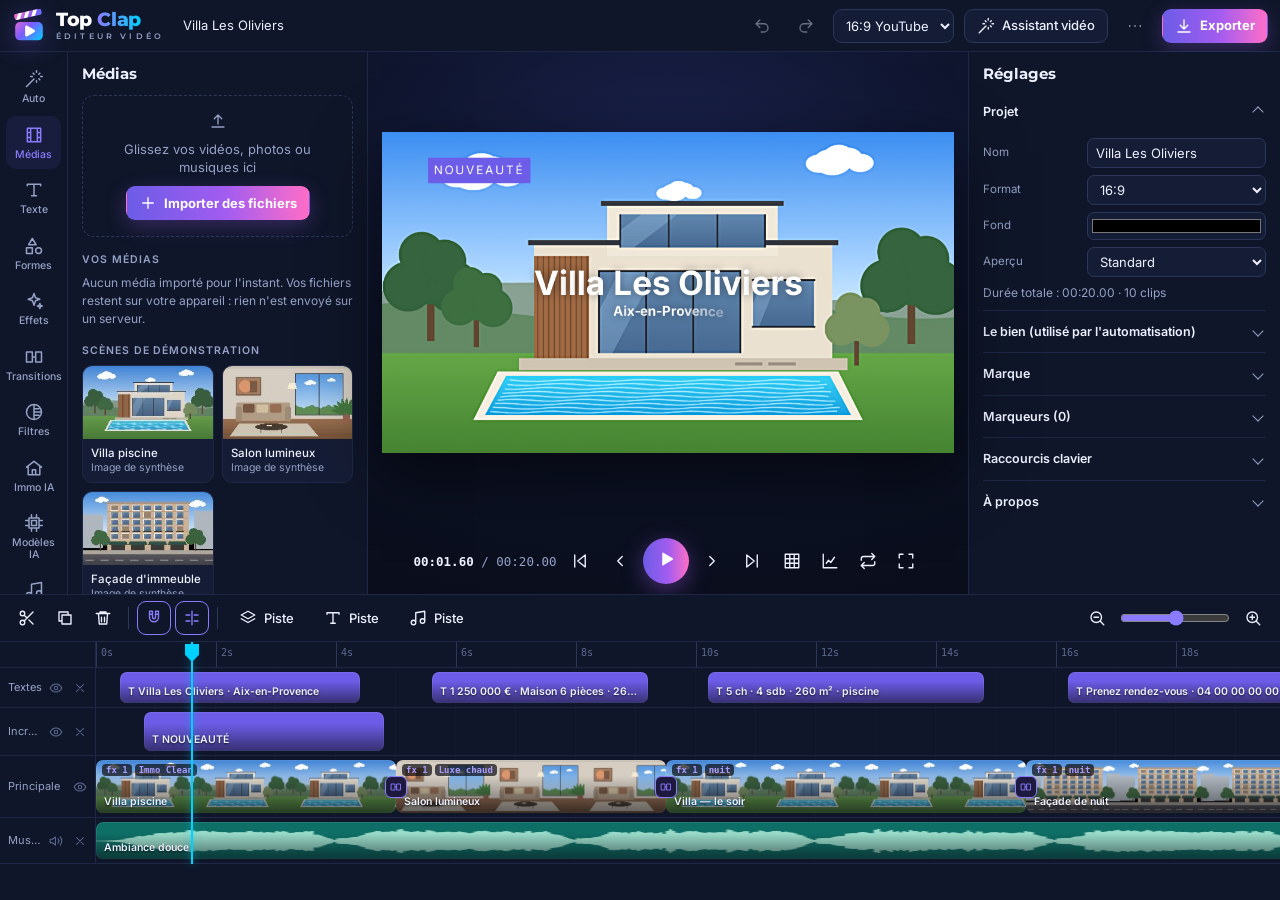
==== commit 44d1a1c1: "Top Clap : nouveau nom, nouveau logo et charte graphique - Logo clap + play (dégradé rose néon → vio" ====
--- a/index.html
+++ b/index.html
@@ -4,24 +4,28 @@
 <meta name="viewport" content="width=device-width, initial-scale=1, viewport-fit=cover">
 <meta http-equiv="Content-Security-Policy" content="default-src 'self'; script-src 'self' 'unsafe-inline' 'unsafe-eval' 'wasm-unsafe-eval' https://cdn.jsdelivr.net blob:; worker-src 'self' blob: https://cdn.jsdelivr.net; style-src 'self' 'unsafe-inline' https://fonts.googleapis.com; font-src https://fonts.gstatic.com data:; img-src 'self' data: blob:; media-src 'self' data: blob:; connect-src 'self' data: blob: https: http://localhost:* http://127.0.0.1:*; object-src 'none'; base-uri 'none'; form-action 'none'">
 <meta name="referrer" content="no-referrer">
-<!-- Crépuscule Studio — éditeur vidéo open source (MIT). Fichier généré par build.py depuis src/ -->
-<title>Crépuscule Studio</title>
-<meta name="description" content="Éditeur vidéo open source dans le navigateur, pensé pour l'immobilier : timeline multipiste, textes, transitions, effets, filtres et effets Jour → Nuit.">
-<meta name="theme-color" content="#11131A">
-<link rel="preconnect" href="https://fonts.googleapis.com">
-<link rel="preconnect" href="https://fonts.gstatic.com" crossorigin>
-<link rel="stylesheet" href="https://fonts.googleapis.com/css2?family=Onest:wght@400;500;600;700&family=Bricolage+Grotesque:wght@500;700;800&family=JetBrains+Mono:wght@400;600&display=swap">
+<!-- Top Clap — éditeur vidéo open source (MIT). Fichier généré par build.py depuis src/ -->
+<title>Top Clap</title>
+<meta name="description" content="Top Clap, éditeur vidéo open source : créez, montez et partagez des vidéos pour YouTube, Reels, TikTok et Facebook, avec automatisation et IA open source.">
+<meta name="theme-color" content="#0A0F1E">
+<link rel="icon" type="image/svg+xml" href="data:image/svg+xml,%3Csvg%20xmlns%3D%22http%3A//www.w3.org/2000/svg%22%20viewBox%3D%220%200%20128%20128%22%20role%3D%22img%22%20aria-label%3D%22Top%20Clap%22%3E%20%3Cdefs%3E%20%3ClinearGradient%20id%3D%22tc-g%22%20gradientUnits%3D%22userSpaceOnUse%22%20x1%3D%2212%22%20y1%3D%2218%22%20x2%3D%22116%22%20y2%3D%22118%22%3E%20%3Cstop%20offset%3D%220%22%20stop-color%3D%22%23FF6EC7%22/%3E%20%3Cstop%20offset%3D%22.5%22%20stop-color%3D%22%237C5CFF%22/%3E%20%3Cstop%20offset%3D%221%22%20stop-color%3D%22%2300D1FF%22/%3E%20%3C/linearGradient%3E%20%3CclipPath%20id%3D%22tc-k%22%3E%3Crect%20x%3D%2212%22%20y%3D%2220%22%20width%3D%22104%22%20height%3D%2223%22%20rx%3D%227%22/%3E%3C/clipPath%3E%20%3C/defs%3E%20%3Crect%20x%3D%2212%22%20y%3D%2249%22%20width%3D%22104%22%20height%3D%2269%22%20rx%3D%2218%22%20fill%3D%22url%28%23tc-g%29%22/%3E%20%3Cg%20transform%3D%22rotate%28-13%2012%2044%29%22%3E%20%3Crect%20x%3D%2212%22%20y%3D%2220%22%20width%3D%22104%22%20height%3D%2223%22%20rx%3D%227%22%20fill%3D%22url%28%23tc-g%29%22/%3E%20%3Cg%20clip-path%3D%22url%28%23tc-k%29%22%20fill%3D%22%23FFFFFF%22%3E%20%3Cpath%20d%3D%22M29%2020h15L31%2043H16z%22/%3E%3Cpath%20d%3D%22M58%2020h15L60%2043H45z%22/%3E%3Cpath%20d%3D%22M87%2020h15L89%2043H74z%22/%3E%20%3C/g%3E%20%3C/g%3E%20%3Cpath%20d%3D%22M55%2068L55%2098L81%2083Z%22%20fill%3D%22%23FFFFFF%22%20stroke%3D%22%23FFFFFF%22%20stroke-width%3D%2211%22%20stroke-linejoin%3D%22round%22/%3E%20%3C/svg%3E">
+<link rel="apple-touch-icon" href="data:image/svg+xml,%3Csvg%20xmlns%3D%22http%3A//www.w3.org/2000/svg%22%20viewBox%3D%220%200%20128%20128%22%20role%3D%22img%22%20aria-label%3D%22Top%20Clap%22%3E%20%3Cdefs%3E%20%3ClinearGradient%20id%3D%22tc-g%22%20gradientUnits%3D%22userSpaceOnUse%22%20x1%3D%2212%22%20y1%3D%2218%22%20x2%3D%22116%22%20y2%3D%22118%22%3E%20%3Cstop%20offset%3D%220%22%20stop-color%3D%22%23FF6EC7%22/%3E%20%3Cstop%20offset%3D%22.5%22%20stop-color%3D%22%237C5CFF%22/%3E%20%3Cstop%20offset%3D%221%22%20stop-color%3D%22%2300D1FF%22/%3E%20%3C/linearGradient%3E%20%3CclipPath%20id%3D%22tc-k%22%3E%3Crect%20x%3D%2212%22%20y%3D%2220%22%20width%3D%22104%22%20height%3D%2223%22%20rx%3D%227%22/%3E%3C/clipPath%3E%20%3C/defs%3E%20%3Crect%20x%3D%2212%22%20y%3D%2249%22%20width%3D%22104%22%20height%3D%2269%22%20rx%3D%2218%22%20fill%3D%22url%28%23tc-g%29%22/%3E%20%3Cg%20transform%3D%22rotate%28-13%2012%2044%29%22%3E%20%3Crect%20x%3D%2212%22%20y%3D%2220%22%20width%3D%22104%22%20height%3D%2223%22%20rx%3D%227%22%20fill%3D%22url%28%23tc-g%29%22/%3E%20%3Cg%20clip-path%3D%22url%28%23tc-k%29%22%20fill%3D%22%23FFFFFF%22%3E%20%3Cpath%20d%3D%22M29%2020h15L31%2043H16z%22/%3E%3Cpath%20d%3D%22M58%2020h15L60%2043H45z%22/%3E%3Cpath%20d%3D%22M87%2020h15L89%2043H74z%22/%3E%20%3C/g%3E%20%3C/g%3E%20%3Cpath%20d%3D%22M55%2068L55%2098L81%2083Z%22%20fill%3D%22%23FFFFFF%22%20stroke%3D%22%23FFFFFF%22%20stroke-width%3D%2211%22%20stroke-linejoin%3D%22round%22/%3E%20%3C/svg%3E">
 <style>
-/* Layout: editor shell — icon rail · panel · stage · inspector, timeline across the bottom. One committed dark "dusk" world. */
+/* Top Clap — brand: night blue, violet → cyan → neon pink gradient. Layout: icon rail · panel · stage · inspector, timeline across the bottom. */
+@font-face{font-family:"Inter";src:url([data-uri]) format("woff2");font-weight:100 900;font-display:swap}
+@font-face{font-family:"Montserrat";src:url([data-uri]) format("woff2");font-weight:100 900;font-display:swap}
 :root{
   padding-top:env(safe-area-inset-top,0px);padding-bottom:env(safe-area-inset-bottom,0px);
-  --bg:#11131A; --panel:#171A23; --panel2:#1D212C; --raise:#252A37; --line:#2A2F3D; --line2:#363C4D;
-  --fg:#ECE7DF; --muted:#9095A6; --dim:#626879;
-  --dusk:#F2A65E; --dusk-hi:#FFC58C; --dusk-ink:#2B1708; --violet:#9D8DF4; --rose:#E27E92; --teal:#4FB9A1; --slate:#5677B2; --danger:#E5604F;
-  --c-main:#34507F; --c-ov:#5E4787; --c-text:#6E5FC4; --c-shape:#9C5670; --c-audio:#2B7565; --c-color:#6B5A3E;
-  --f-ui:"Onest",system-ui,-apple-system,"Segoe UI",sans-serif;
-  --f-disp:"Bricolage Grotesque","Onest",system-ui,sans-serif;
-  --f-mono:"JetBrains Mono",ui-monospace,"SF Mono",Menlo,monospace;
+  --bg:#0A0F1E; --panel:#0F1629; --panel2:#151D36; --raise:#1C2544; --line:#1E2846; --line2:#2A365A;
+  --fg:#EEF1FF; --muted:#95A1C6; --dim:#5D6A91;
+  --dusk:#8B7CFF; --dusk-hi:#A99BFF; --dusk-ink:#FFFFFF; --violet:#8B7CFF; --rose:#FF6EC7; --teal:#00E3A0; --slate:#00D1FF; --danger:#FF5D73;
+  --brand:#6C5CE7; --cyan:#00D1FF; --pink:#FF6EC7; --mint:#00FFA3; --night:#0F172A;
+  --grad:linear-gradient(90deg,#6C5CE7 0%,#A35CF0 55%,#FF6EC7 100%);
+  --grad-cool:linear-gradient(90deg,#8B7CFF,#00D1FF);
+  --c-main:#2A3A78; --c-ov:#4B3C96; --c-text:#6C5CE7; --c-shape:#A04C93; --c-audio:#0E6F66; --c-color:#3A3F6B;
+  --f-ui:"Inter",system-ui,-apple-system,"Segoe UI",sans-serif;
+  --f-disp:"Montserrat","Inter",system-ui,sans-serif;
+  --f-mono:ui-monospace,"SF Mono","Cascadia Mono",Menlo,Consolas,monospace;
   --topH:52px; --railW:68px; --panelW:300px; --inspW:312px; --tlH:clamp(230px,34vh,380px);
   color-scheme:dark;
 }
@@ -39,10 +43,13 @@
 
 /* top bar */
 #top{grid-area:top;display:flex;align-items:center;gap:10px;padding:0 12px;border-bottom:1px solid var(--line);background:var(--panel);min-width:0}
-.logo{display:flex;align-items:center;gap:9px;font:800 17px/1 var(--f-disp);letter-spacing:-.01em;white-space:nowrap}
-.logo-mark{width:26px;height:26px;border-radius:7px;background:linear-gradient(180deg,#2A3566 0%,#7A4C8E 48%,#F2A65E 100%);position:relative;overflow:hidden;flex:none}
-.logo-mark::after{content:"";position:absolute;left:5px;right:5px;bottom:5px;height:9px;background:#11131A;clip-path:polygon(0 100%,0 45%,30% 45%,50% 0,70% 45%,100% 45%,100% 100%)}
-.logo small{font:500 11px var(--f-ui);color:var(--muted);letter-spacing:.04em}
+.logo{display:flex;align-items:center;gap:10px;white-space:nowrap}
+.logo-mark{width:34px;height:34px;flex:none;display:block}
+.logo-mark svg{width:100%;height:100%;display:block;filter:drop-shadow(0 4px 12px rgba(124,92,255,.35))}
+.wm{display:flex;flex-direction:column;gap:3px;line-height:1}
+.wm-t{font:800 19px/1 var(--f-disp);letter-spacing:-.02em;color:#fff}
+.wm-t i{font-style:normal;background:var(--grad-cool);-webkit-background-clip:text;background-clip:text;color:transparent}
+.wm small{font:600 7.5px var(--f-disp);letter-spacing:.42em;color:var(--muted)}
 #projName{background:transparent;border:1px solid transparent;border-radius:8px;padding:6px 8px;width:220px;min-width:0;color:var(--fg)}
 #projName:hover,#projName:focus{border-color:var(--line2);background:var(--panel2);outline:none}
 .sp{flex:1}
@@ -51,8 +58,8 @@
 .btn.icon{width:34px;padding:0}
 .btn.ghost{background:transparent;border-color:transparent}
 .btn.ghost:hover{background:var(--panel2)}
-.btn.pri{background:var(--dusk);border-color:var(--dusk);color:var(--dusk-ink);font-weight:700}
-.btn.pri:hover{background:var(--dusk-hi)}
+.btn.pri{background:var(--grad);border-color:transparent;color:#fff;font-weight:700;box-shadow:0 6px 20px rgba(163,92,240,.28)}
+.btn.pri:hover{filter:brightness(1.1)}
 .btn[disabled]{opacity:.4;pointer-events:none}
 .btn.on{border-color:var(--dusk);color:var(--dusk)}
 @media (min-width:1200px){.show-nd{display:none!important}}
@@ -66,7 +73,7 @@
 #rail{grid-area:rail;display:flex;flex-direction:column;gap:2px;padding:8px 6px;border-right:1px solid var(--line);background:var(--panel);overflow-y:auto}
 #rail button{display:flex;flex-direction:column;align-items:center;gap:4px;padding:9px 2px;border:0;border-radius:10px;background:none;color:var(--muted);font-size:10.5px;font-weight:500;line-height:1.1}
 #rail button:hover{color:var(--fg);background:var(--panel2)}
-#rail button.act{color:var(--dusk);background:rgba(242,166,94,.1)}
+#rail button.act{color:var(--dusk);background:rgba(108,92,231,.1)}
 #rail button svg{width:20px;height:20px}
 #rail .rail-insp{display:none}
 
@@ -114,11 +121,11 @@
 .immo-card b{display:block;font-size:12.5px}
 .immo-card span{display:block;color:var(--muted);font-size:11px;line-height:1.35;margin-top:2px}
 .stack{display:grid;gap:8px}
-.hero-card{border-radius:14px;padding:14px;background:linear-gradient(135deg,rgba(242,166,94,.16),rgba(157,141,244,.12));border:1px solid rgba(242,166,94,.35);display:grid;gap:8px}
+.hero-card{border-radius:14px;padding:14px;background:linear-gradient(135deg,rgba(108,92,231,.22),rgba(0,209,255,.10) 60%,rgba(255,110,199,.14));border:1px solid rgba(139,124,255,.45);display:grid;gap:8px}
 .hero-card b{font:700 14px var(--f-disp)}
 
 /* stage */
-#stage{grid-area:stage;display:flex;flex-direction:column;min-width:0;min-height:0;background:radial-gradient(120% 90% at 50% 30%,#171A24,#0D0F14)}
+#stage{grid-area:stage;display:flex;flex-direction:column;min-width:0;min-height:0;background:radial-gradient(120% 90% at 50% 20%,#18204A 0%,#0C1226 55%,#090D1A 100%)}
 #stageBox{flex:1;min-height:0;display:flex;align-items:center;justify-content:center;padding:14px;position:relative}
 #viewport{position:relative;box-shadow:0 20px 60px rgba(0,0,0,.55);background:#000;touch-action:none}
 #cv{display:block;width:100%;height:100%}
@@ -130,8 +137,8 @@
 #transport{display:flex;align-items:center;gap:6px;padding:6px 12px 10px;justify-content:center;flex-wrap:wrap}
 .tc{font:500 12.5px var(--f-mono);font-variant-numeric:tabular-nums;color:var(--muted);min-width:132px}
 .tc b{color:var(--fg);font-weight:600}
-#playBtn{width:44px;height:44px;border-radius:50%;background:var(--fg);color:var(--bg);border:0}
-#playBtn:hover{background:#fff}
+#playBtn{width:46px;height:46px;border-radius:50%;background:var(--grad);color:#fff;border:0;box-shadow:0 6px 22px rgba(163,92,240,.4)}
+#playBtn:hover{filter:brightness(1.1)}
 .tr-right{min-width:132px;display:flex;justify-content:flex-end;gap:4px}
 
 /* inspector */
@@ -188,7 +195,7 @@
 .tick{position:absolute;top:0;bottom:0;border-left:1px solid var(--line2);font:500 10px var(--f-mono);color:var(--dim);padding:5px 0 0 4px;white-space:nowrap}
 .tick.mi{top:18px;border-color:var(--line)}
 .lane{position:relative;border-bottom:1px solid var(--line);background:repeating-linear-gradient(90deg,transparent 0 59px,rgba(255,255,255,.012) 59px 60px)}
-.lane.drop-hot{background-color:rgba(242,166,94,.06)}
+.lane.drop-hot{background-color:rgba(108,92,231,.06)}
 .clip{position:absolute;top:4px;bottom:4px;border-radius:7px;overflow:hidden;cursor:grab;touch-action:none;background-color:var(--c-main);background-repeat:repeat-x;background-size:auto 100%;box-shadow:inset 0 0 0 1px rgba(255,255,255,.08);user-select:none;-webkit-user-select:none}
 .clip.k-text{background-color:var(--c-text)} .clip.k-shape{background-color:var(--c-shape)} .clip.k-audio{background-color:var(--c-audio);background-repeat:no-repeat} .clip.k-color{background-color:var(--c-color)}
 .lane[data-kind=overlay] .clip.k-video,.lane[data-kind=overlay] .clip.k-image,.lane[data-kind=overlay] .clip.k-scene{background-color:var(--c-ov)}
@@ -202,11 +209,11 @@
 .clip .h::after{content:"";position:absolute;left:4px;top:35%;bottom:35%;width:2px;border-radius:2px;background:var(--dusk-ink)}
 .clip .h-l{left:0}.clip .h-r{right:0}
 .junc{position:absolute;top:50%;width:22px;height:22px;margin:-11px 0 0 -11px;border-radius:6px;border:1.5px solid var(--line2);background:var(--bg);z-index:3;display:grid;place-items:center;padding:0;color:var(--muted)}
-.junc.on{border-color:var(--dusk);color:var(--dusk);background:#2A2015}
+.junc.on{border-color:var(--dusk);color:var(--dusk);background:#1E1A3F}
 .junc svg{width:12px;height:12px}
 #tlPh{position:absolute;top:0;bottom:0;width:0;z-index:5;pointer-events:none}
-#tlPh::before{content:"";position:absolute;top:0;bottom:0;left:-1px;width:2px;background:var(--fg)}
-#tlPh .knob{position:absolute;top:2px;left:-7px;width:14px;height:18px;background:var(--fg);clip-path:polygon(0 0,100% 0,100% 60%,50% 100%,0 60%)}
+#tlPh::before{content:"";position:absolute;top:0;bottom:0;left:-1px;width:2px;background:var(--cyan);box-shadow:0 0 8px rgba(0,209,255,.6)}
+#tlPh .knob{position:absolute;top:2px;left:-7px;width:14px;height:18px;background:var(--cyan);clip-path:polygon(0 0,100% 0,100% 60%,50% 100%,0 60%)}
 .tl-empty{position:absolute;left:12px;top:50%;transform:translateY(-50%);color:var(--dim);font-size:11px;pointer-events:none;white-space:nowrap}
 
 /* modal & toast */
@@ -219,7 +226,7 @@
 .prog i{display:block;height:100%;width:0;background:linear-gradient(90deg,var(--violet),var(--dusk));transition:width .2s}
 .mrow{display:flex;gap:8px;flex-wrap:wrap;justify-content:flex-end;margin-top:14px}
 #toasts{position:fixed;left:50%;transform:translateX(-50%);bottom:calc(24px + env(safe-area-inset-bottom,0px));z-index:100;display:grid;gap:8px;justify-items:center;pointer-events:none}
-.toast{background:var(--fg);color:var(--bg);font-weight:600;padding:9px 16px;border-radius:999px;box-shadow:0 10px 30px rgba(0,0,0,.4);animation:tin .2s ease-out;max-width:90vw;text-align:center}
+.toast{background:var(--fg);color:#0A0F1E;font-weight:600;padding:9px 16px;border-radius:999px;box-shadow:0 10px 30px rgba(0,0,0,.4);animation:tin .2s ease-out;max-width:90vw;text-align:center}
 @keyframes tin{from{opacity:0;transform:translateY(8px)}}
 .sheet-shade{display:none}
 
@@ -266,7 +273,7 @@
 #guides .gd-v{position:absolute;top:0;bottom:0;width:0;border-left:1px dashed rgba(255,255,255,.45)}
 #guides .gd-h{position:absolute;left:0;right:0;height:0;border-top:1px dashed rgba(255,255,255,.45)}
 #guides .gd-z{position:absolute;background:rgba(226,126,146,.22);border:1px dashed rgba(226,126,146,.8);color:#fff;font:600 10px var(--f-ui);display:flex;align-items:center;justify-content:center;text-align:center;padding:4px}
-#guides .gd-s{position:absolute;border:1px dashed rgba(242,166,94,.8)}
+#guides .gd-s{position:absolute;border:1px dashed rgba(108,92,231,.8)}
 #scopes{position:absolute;right:16px;top:16px;z-index:5;background:rgba(17,19,26,.92);border:1px solid var(--line2);border-radius:12px;padding:8px;box-shadow:0 10px 30px rgba(0,0,0,.5);max-width:calc(100% - 32px)}
 #scopes .sc-h{display:flex;gap:6px;align-items:center;margin-bottom:6px}
 #scopes select{flex:1;height:26px;border-radius:6px;border:1px solid var(--line2);background:var(--panel2);font-size:11.5px}
@@ -280,7 +287,7 @@
 .kf-nav{align-items:center;justify-content:space-between}
 .kf-nav .btn{height:28px;padding:0 8px}
 .clip .kfd{position:absolute;bottom:2px;width:7px;height:7px;margin-left:-3.5px;background:var(--dusk);transform:rotate(45deg);border-radius:1px;pointer-events:none;z-index:1}
-.mk{position:absolute;top:2px;width:10px;height:14px;margin-left:-5px;border:0;padding:0;background:var(--mc,#F2A65E);clip-path:polygon(0 0,100% 0,100% 65%,50% 100%,0 65%);cursor:pointer;z-index:2}
+.mk{position:absolute;top:2px;width:10px;height:14px;margin-left:-5px;border:0;padding:0;background:var(--mc,#6C5CE7);clip-path:polygon(0 0,100% 0,100% 65%,50% 100%,0 65%);cursor:pointer;z-index:2}
 .wheels{display:grid;grid-template-columns:repeat(3,minmax(0,1fr));gap:6px;margin:6px 0}
 .wheel{display:grid;justify-items:center;gap:4px;min-width:0}
 .wheel canvas{width:100%;max-width:104px;aspect-ratio:1;touch-action:none;cursor:crosshair}
@@ -318,7 +325,7 @@
 
 <div id="app">
   <header id="top">
-    <div class="logo"><span class="logo-mark" aria-hidden="true"></span><span>Crépuscule <small>STUDIO</small></span></div>
+    <div class="logo" aria-label="Top Clap, éditeur vidéo"><span class="logo-mark" id="logoMark" aria-hidden="true"></span><span class="wm"><span class="wm-t">Top <i>Clap</i></span><small>ÉDITEUR VIDÉO</small></span></div>
     <input id="projName" aria-label="Nom du projet" value="Villa Les Oliviers">
     <div class="sp"></div>
     <button class="btn icon ghost" id="undoBtn" title="Annuler (Ctrl+Z)" aria-label="Annuler"></button>
@@ -381,7 +388,7 @@
 "use strict";
 /* ===== 00-header.js ===== */
 /* =========================================================================
-   Crépuscule Studio — éditeur vidéo open source (MIT)
+   Top Clap — éditeur vidéo open source (MIT)
    Un seul fichier : rendu Canvas 2D + WebGL, export MediaRecorder.
    ========================================================================= */
 const $=(s,el=document)=>el.querySelector(s);
@@ -441,6 +448,9 @@
  freeze:'M12 2v20 M4.9 7l14.2 10 M19.1 7L4.9 17', wave:'M2 12h2l2-6 3 12 3-9 2 5 2-2h6',
 };
 const ic=(n,cls='')=>`<svg class="i ${cls}" viewBox="0 0 24 24" aria-hidden="true"><path d="${IP[n]||''}"/></svg>`;
+
+/* Top Clap logo: clapperboard opening on a play button (pink → violet → cyan). Generated from brand/logo-icon.svg. */
+const LOGO=(id='tc')=>`<svg xmlns="http://www.w3.org/2000/svg" viewBox="0 0 128 128" aria-hidden="true"> <defs> <linearGradient id="${id}g" gradientUnits="userSpaceOnUse" x1="12" y1="18" x2="116" y2="118"> <stop offset="0" stop-color="#FF6EC7"/> <stop offset=".5" stop-color="#7C5CFF"/> <stop offset="1" stop-color="#00D1FF"/> </linearGradient> <clipPath id="${id}k"><rect x="12" y="20" width="104" height="23" rx="7"/></clipPath> </defs> <rect x="12" y="49" width="104" height="69" rx="18" fill="url(#${id}g)"/> <g transform="rotate(-13 12 44)"> <rect x="12" y="20" width="104" height="23" rx="7" fill="url(#${id}g)"/> <g clip-path="url(#${id}k)" fill="#FFFFFF"> <path d="M29 20h15L31 43H16z"/><path d="M58 20h15L60 43H45z"/><path d="M87 20h15L89 43H74z"/> </g> </g> <path d="M55 68L55 98L81 83Z" fill="#FFFFFF" stroke="#FFFFFF" stroke-width="11" stroke-linejoin="round"/> </svg>`;
 
 /* ===== 02-catalogs.js ===== */
 /* ---------- catalogs ---------- */
@@ -514,7 +524,7 @@
  ['tag','Étiquette prix'],['pin','Repère carte'],['stamp','Tampon VENDU'],['ribbon','Ruban'],['house','Icône maison'],['lowerbar','Bandeau bas'],['progress','Barre de progression'],
 ];
 const SCENES={villa:'Villa piscine',salon:'Salon lumineux',facade:'Façade d\'immeuble'};
-const COLORS=[['#141824','#2B3352','Nuit'],['#F4EFE6','#E6DCCB','Lin'],['#2E2A26','#5B4B3B','Noyer'],['#1F3B4D','#3F7A8C','Lagon'],['#F2A65E','#E27E92','Crépuscule'],['#0F0F10','#0F0F10','Noir']];
+const COLORS=[['#141824','#2B3352','Nuit'],['#F4EFE6','#E6DCCB','Lin'],['#2E2A26','#5B4B3B','Noyer'],['#1F3B4D','#3F7A8C','Lagon'],['#6C5CE7','#FF6EC7','Néon'],['#0F0F10','#0F0F10','Noir']];
 
 const TEXT_TPL=[
  {name:'Titre élégant',p:{text:'Villa Les Oliviers\nAix-en-Provence',font:'Playfair Display',size:112,weight:700,sub:.4,animIn:'letters',inDur:1.4,shadowBlur:30,shadowColor:'rgba(0,0,0,.45)'}},
@@ -522,11 +532,11 @@
  {name:'Adresse',p:{text:'12 chemin des Oliviers\n13100 Aix-en-Provence',font:'Outfit',size:54,weight:700,sub:.6,align:'left',bg:'#11131A',bgA:.7,pad:26,radius:6,animIn:'slide-right',x:.3,y:.82}},
  {name:'Caractéristiques',p:{text:'5 ch · 4 sdb · 260 m² · piscine',font:'Lexend',size:46,weight:400,bg:'#000000',bgA:.55,pad:22,radius:40,animIn:'slide-up',y:.86}},
  {name:'Surface',p:{text:'260 m²\nhabitables',font:'Bebas Neue',size:170,weight:400,sub:.28,ls:2,animIn:'zoom',shadowBlur:24,shadowColor:'rgba(0,0,0,.5)'}},
- {name:'Nouveauté',p:{text:'NOUVEAUTÉ',font:'Archivo Black',size:40,weight:400,ls:6,color:'#2B1708',bg:'#F2A65E',bgA:1,pad:20,radius:4,animIn:'slide-right',x:.17,y:.12}},
+ {name:'Nouveauté',p:{text:'NOUVEAUTÉ',font:'Archivo Black',size:40,weight:400,ls:6,color:'#FFFFFF',bg:'#6C5CE7',bgA:1,pad:20,radius:4,animIn:'slide-right',x:.17,y:.12}},
  {name:'Visite virtuelle',p:{text:'VISITE VIRTUELLE',font:'Cinzel',size:64,weight:700,ls:16,animIn:'wipe',inDur:1.2,shadowBlur:20,shadowColor:'rgba(0,0,0,.5)'}},
  {name:'Coup de cœur',p:{text:'Coup de cœur',font:'Great Vibes',size:130,weight:400,color:'#F7D9A8',animIn:'blur',inDur:1,shadowBlur:22,shadowColor:'rgba(0,0,0,.5)'}},
  {name:'Exclusivité',p:{text:'Exclusivité',font:'Bodoni Moda',size:96,weight:400,italic:true,animIn:'fade',inDur:1,shadowBlur:18,shadowColor:'rgba(0,0,0,.45)'}},
- {name:'Portes ouvertes',p:{text:'Portes ouvertes\nsamedi 10h – 18h',font:'Righteous',size:84,weight:400,sub:.5,color:'#FFE9CC',shadowBlur:40,shadowColor:'#F2A65E',animIn:'pop'}},
+ {name:'Portes ouvertes',p:{text:'Portes ouvertes\nsamedi 10h – 18h',font:'Righteous',size:84,weight:400,sub:.5,color:'#FFE9CC',shadowBlur:40,shadowColor:'#6C5CE7',animIn:'pop'}},
  {name:'Contact',p:{text:'Prenez rendez-vous\n04 00 00 00 00',font:'Lexend',size:76,weight:700,sub:.55,bg:'#11131A',bgA:.75,pad:40,radius:20,animIn:'zoom'}},
  {name:'Sous-titre',p:{text:'Votre texte ici',font:'Montserrat',size:46,weight:700,bg:'#000000',bgA:.6,pad:14,radius:8,y:.86,animIn:'fade',inDur:.15,animOut:'fade',outDur:.15}},
 ];
@@ -547,7 +557,7 @@
     volume:1,fadeIn:0,fadeOutA:0,role:'',duck:0,voiceFx:false};
   if(kind==='text')Object.assign(c,DEF_TEXT());
   if(kind==='caption')Object.assign(c,DEF_CAPTION());
-  if(kind==='shape')Object.assign(c,{shape:'round',w:520,h:180,fill:'#F2A65E',stroke:'#FFFFFF',sw:0,label:'',labelColor:'#FFFFFF',font:'Montserrat'});
+  if(kind==='shape')Object.assign(c,{shape:'round',w:520,h:180,fill:'#6C5CE7',stroke:'#FFFFFF',sw:0,label:'',labelColor:'#FFFFFF',font:'Montserrat'});
   if(kind==='color')Object.assign(c,{c1:'#141824',c2:'#2B3352',angle:135});
   if(kind==='adjust')Object.assign(c,{name:'Calque de réglage'});
   const {adj,immo,grade,key,mask,...rest}=o;Object.assign(c,rest);
@@ -555,7 +565,7 @@
   return c;
 }
 const DEF_INFO=()=>({type:'Villa',city:'Aix-en-Provence',area:'Quartier Mazarin',price:'1 250 000 €',surface:'260',rooms:'6',bedrooms:'5',baths:'4',land:'2 400',feats:['Piscine','Jardin','Terrasse','Garage'],dpe:'B',ref:''});
-const DEF_BRAND=()=>({agency:'Votre agence',phone:'04 00 00 00 00',web:'',color:'#F2A65E',logo:null});
+const DEF_BRAND=()=>({agency:'Votre agence',phone:'04 00 00 00 00',web:'',color:'#6C5CE7',logo:null});
 let P={name:'Villa Les Oliviers',aspect:'16:9',bg:'#000000',tracks:[],clips:[],markers:[],info:DEF_INFO(),brand:DEF_BRAND()};
 const media={};      // id -> {id,type,name,url,el,dur,w,h,thumb,strip,wave,demo,depth,mono,beats}
 const S={t:0,playing:false,sel:null,pps:60,magnet:true,snap:true,tab:'media',pq:.5,loop:false,exporting:false,guides:'none',scopes:false};
@@ -858,7 +868,7 @@
   return null;
 }
 const fitWH=(sw,sh,W,H,mode)=>{const r=mode==='cover'?Math.max(W/sw,H/sh):Math.min(W/sw,H/sh);return [sw*r,sh*r]};
-const fontStr=(c,sz,font=c.font,w=c.weight)=>`${c.italic?'italic ':''}${w} ${sz}px "${font}", "Onest", sans-serif`;
+const fontStr=(c,sz,font=c.font,w=c.weight)=>`${c.italic?'italic ':''}${w} ${sz}px "${font}", "Inter", sans-serif`;
 const fontsReq=new Set();
 function ensureFont(f,w){const k=f+w;if(fontsReq.has(k)||!document.fonts)return;fontsReq.add(k);document.fonts.load(`${w} 40px "${f}"`).then(req).catch(()=>{})}
 
@@ -903,7 +913,7 @@
 function drawShape(g,c,u,lt=0){
   const w=c.w*u,h=c.h*u,sw=c.sw*u;g.fillStyle=c.fill;g.strokeStyle=c.stroke;g.lineWidth=sw;g.lineJoin='round';
   const fillStroke=()=>{if(c.shape!=='frame'&&c.shape!=='line')g.fill();if(sw>0)g.stroke()};
-  const label=(col=c.labelColor,sz=Math.min(h*.42,w*.18),x=0,al='center',weight=800)=>{if(!c.label)return;g.save();g.fillStyle=col;g.font=`${weight} ${sz}px "${c.font}", "Onest", sans-serif`;ensureFont(c.font,weight);g.textAlign=al;g.textBaseline='middle';g.fillText(c.label,x,0);g.restore()};
+  const label=(col=c.labelColor,sz=Math.min(h*.42,w*.18),x=0,al='center',weight=800)=>{if(!c.label)return;g.save();g.fillStyle=col;g.font=`${weight} ${sz}px "${c.font}", "Inter", sans-serif`;ensureFont(c.font,weight);g.textAlign=al;g.textBaseline='middle';g.fillText(c.label,x,0);g.restore()};
   switch(c.shape){
     case'rect':g.beginPath();g.rect(-w/2,-h/2,w,h);fillStroke();label();break;
     case'round':rr(g,-w/2,-h/2,w,h,Math.min(w,h)*.22);fillStroke();label();break;
@@ -1009,7 +1019,7 @@
 }
 function drawSplit(g,split,dw,dh,H,u){
   const x=-dw/2+split*dw;g.save();g.fillStyle='#fff';g.shadowColor='rgba(0,0,0,.5)';g.shadowBlur=10*u;g.fillRect(x-1.5*u,-dh/2,3*u,dh);g.beginPath();g.arc(x,0,22*u,0,7);g.fill();g.shadowBlur=0;g.fillStyle='#1C1B19';g.beginPath();g.moveTo(x-12*u,0);g.lineTo(x-4*u,-7*u);g.lineTo(x-4*u,7*u);g.fill();g.beginPath();g.moveTo(x+12*u,0);g.lineTo(x+4*u,-7*u);g.lineTo(x+4*u,7*u);g.fill();
-  g.font=`700 ${34*u}px "Onest", sans-serif`;g.textBaseline='top';const ty=-Math.min(dh,H)/2+30*u;
+  g.font=`700 ${34*u}px "Inter", sans-serif`;g.textBaseline='top';const ty=-Math.min(dh,H)/2+30*u;
   const tag=(s,x2,al)=>{g.textAlign=al;const tw=g.measureText(s).width;g.fillStyle='rgba(17,19,26,.72)';rr(g,al==='right'?x2-tw-36*u:x2,ty,tw+36*u,56*u,28*u);g.fill();g.fillStyle='#fff';g.fillText(s,al==='right'?x2-18*u:x2+18*u,ty+11*u)};
   if(split>.12)tag('AVANT',x-34*u,'right');if(split<.88)tag('APRÈS',x+34*u,'left');g.restore();
 }
@@ -1162,10 +1172,10 @@
 function undo(){if(hist.i>0){hist.i--;restore(hist.stack[hist.i]);updUndo()}}
 function redo(){if(hist.i<hist.stack.length-1){hist.i++;restore(hist.stack[hist.i]);updUndo()}}
 function updUndo(){$('#undoBtn').disabled=hist.i<=0;$('#redoBtn').disabled=hist.i>=hist.stack.length-1}
-const LS_KEY='crepuscule-studio-v1';let saveT=0;
+const LS_KEY='topclap-v1';let saveT=0;
 function saveSoon(){clearTimeout(saveT);saveT=setTimeout(()=>{try{localStorage.setItem(LS_KEY,JSON.stringify({P,S:{pps:S.pps,magnet:S.magnet,snap:S.snap},media:Object.values(media).map(m=>({id:m.id,type:m.type,name:m.name,demo:m.demo||null}))}))}catch(e){}},500)}
 const IDB={db:null,
-  open(){return new Promise(res=>{try{const r=indexedDB.open('crepuscule-media',1);r.onupgradeneeded=()=>r.result.createObjectStore('files');r.onsuccess=()=>{this.db=r.result;res(this.db)};r.onerror=()=>res(null)}catch(e){res(null)}})},
+  open(){return new Promise(res=>{try{const r=indexedDB.open('topclap-media',1);r.onupgradeneeded=()=>r.result.createObjectStore('files');r.onsuccess=()=>{this.db=r.result;res(this.db)};r.onerror=()=>res(null)}catch(e){res(null)}})},
   async put(id,blob){try{const db=this.db||await this.open();if(!db)return;db.transaction('files','readwrite').objectStore('files').put(blob,id)}catch(e){}},
   async get(id){try{const db=this.db||await this.open();if(!db)return null;return await new Promise(res=>{const r=db.transaction('files').objectStore('files').get(id);r.onsuccess=()=>res(r.result||null);r.onerror=()=>res(null)})}catch(e){return null}},
   async del(id){try{const db=this.db||await this.open();if(!db)return;db.transaction('files','readwrite').objectStore('files').delete(id)}catch(e){}}
@@ -1244,7 +1254,7 @@
 function addScene(k){const tr=firstTrack('main')||addTrack('main');const c=newClip('scene',{scene:k,name:SCENES[k],dur:5,filter:'clean',filterAmt:.6,fx:[{id:'kb-in',v:.7}],fit:fitDefault()});placeOnTrack(c,tr,trackEnd(tr));select(c.id,false);commit();refreshAll();toast(`« ${SCENES[k]} » ajoutée`)}
 function addColor(c1,c2,name){const tr=firstTrack('main')||addTrack('main');const c=newClip('color',{c1,c2,name,dur:3});placeOnTrack(c,tr,trackEnd(tr));select(c.id,false);commit();refreshAll()}
 function addText(props={},name){const tr=firstTrack('text')||addTrack('text');const c=newClip('text',{dur:3.5,...props});c.name=name||c.text.split('\n')[0].slice(0,28);placeFree(c,tr);select(c.id,false);commit();refreshAll();if(isPhone())openInspector();return c}
-function addShape(shape){const presets={stamp:{w:520,h:200,fill:'#D8433B',label:'VENDU',rot:-12},ribbon:{w:620,h:90,fill:'#D8433B',label:'EXCLUSIVITÉ',rot:-35,x:.14,y:.17},tag:{w:420,h:150,fill:'#F4EFE6',label:'485 000 €',labelColor:'#1C1B19'},pin:{w:120,h:170,fill:'#E5604F'},house:{w:180,h:170,fill:'#FFFFFF'},lowerbar:{w:900,h:120,fill:'#11131A',label:'Quartier Mazarin · 5 min du centre',labelColor:'#FFFFFF',x:.38,y:.82},line:{w:600,h:60,fill:'#FFFFFF'},arrow:{w:360,h:120,fill:'#F2A65E'},frame:{w:1600,h:860,fill:'#FFFFFF',sw:10},circle:{w:260,h:260,fill:'#F2A65E'},rect:{w:600,h:300,fill:'#11131A'},round:{w:560,h:200,fill:'#F2A65E',label:'NOUVEAU',labelColor:'#2B1708'}};
+function addShape(shape){const presets={stamp:{w:520,h:200,fill:'#D8433B',label:'VENDU',rot:-12},ribbon:{w:620,h:90,fill:'#D8433B',label:'EXCLUSIVITÉ',rot:-35,x:.14,y:.17},tag:{w:420,h:150,fill:'#F4EFE6',label:'485 000 €',labelColor:'#1C1B19'},pin:{w:120,h:170,fill:'#E5604F'},house:{w:180,h:170,fill:'#FFFFFF'},lowerbar:{w:900,h:120,fill:'#11131A',label:'Quartier Mazarin · 5 min du centre',labelColor:'#FFFFFF',x:.38,y:.82},line:{w:600,h:60,fill:'#FFFFFF'},arrow:{w:360,h:120,fill:'#6C5CE7'},frame:{w:1600,h:860,fill:'#FFFFFF',sw:10},circle:{w:260,h:260,fill:'#6C5CE7'},rect:{w:600,h:300,fill:'#11131A'},round:{w:560,h:200,fill:'#6C5CE7',label:'NOUVEAU',labelColor:'#FFFFFF'}};
   const tr=firstTrack('overlay')||addTrack('overlay');const c=newClip('shape',{shape,dur:3.5,name:SHAPES.find(s=>s[0]===shape)[1],...(presets[shape]||{})});c.trans={type:'zoom-in',dur:.4};placeFree(c,tr);select(c.id,false);commit();refreshAll()}
 function placeFree(c,tr){let s=S.t;const busy=P.clips.filter(o=>o.trackId===tr.id);const clash=o=>s<o.start+o.dur-.01&&s+c.dur>o.start+.01;
   if(busy.some(clash)){const nt={id:uid(),kind:tr.kind,name:tr.kind==='text'?'Textes '+(P.tracks.filter(x=>x.kind==='text').length+1):'Incrustations '+(P.tracks.filter(x=>x.kind==='overlay').length+1)};P.tracks.splice(P.tracks.indexOf(tr),0,nt);tr=nt}
@@ -1271,7 +1281,7 @@
 /* ===== 18-auto-montage.js ===== */
 /* ---------- auto montage ---------- */
 async function autoMontage(){
-  const ok=await confirmBox('Créer un montage automatique ?','Crépuscule assemble vos photos et vidéos (ou les scènes de démo) avec mouvements de caméra, transitions, textes immobiliers et musique. La timeline actuelle est remplacée, vous pouvez annuler avec Ctrl+Z.','Créer le montage');if(!ok)return;
+  const ok=await confirmBox('Créer un montage automatique ?','Top Clap assemble vos photos et vidéos (ou les scènes de démo) avec mouvements de caméra, transitions, textes immobiliers et musique. La timeline actuelle est remplacée, vous pouvez annuler avec Ctrl+Z.','Créer le montage');if(!ok)return;
   pause();const vis=Object.values(media).filter(m=>m.type==='video'||m.type==='image');
   const items=vis.length?vis.slice(0,14):['villa','salon','facade','villa'].map(s=>({scene:s}));
   P.tracks=defaultTracks();P.clips=[];const [Tt,To,Tm,Ta]=P.tracks;
@@ -1339,7 +1349,7 @@
     lanes+=`<div class="lane" data-track="${tr.id}" data-kind="${tr.kind}" style="height:${h}px;width:${W}px">${inner}</div>`}
   tlHeads.innerHTML=heads;
   tlBody.style.width=W+'px';
-  tlBody.innerHTML=`<div id="tlRuler" style="width:${W}px">${ticks}${(P.markers||[]).map((m,i)=>`<button class="mk" data-mk="${i}" style="left:${m.t*S.pps}px;--mc:${m.color||'#F2A65E'}" title="${esc(m.label||'Marqueur')} · ${fmtT(m.t)}"></button>`).join('')}</div>${lanes}<div id="tlPh" style="left:${S.t*S.pps}px"><div class="knob"></div></div>`;
+  tlBody.innerHTML=`<div id="tlRuler" style="width:${W}px">${ticks}${(P.markers||[]).map((m,i)=>`<button class="mk" data-mk="${i}" style="left:${m.t*S.pps}px;--mc:${m.color||'#6C5CE7'}" title="${esc(m.label||'Marqueur')} · ${fmtT(m.t)}"></button>`).join('')}</div>${lanes}<div id="tlPh" style="left:${S.t*S.pps}px"><div class="knob"></div></div>`;
   updateClock();
 }
 function renderTimelineSel(){$$('.clip',tlBody).forEach(e=>e.classList.toggle('sel',e.dataset.id===S.sel))}
@@ -1410,7 +1420,7 @@
   else if(a==='zin')setZoom(S.pps*1.3);else if(a==='zout')setZoom(S.pps/1.3)});
 $('#tlBar').addEventListener('input',e=>{if(e.target.id==='zoomR')setZoom(Math.exp(+e.target.value))});
 let delTrackArmed=0;function confirmSync(n){const now=Date.now();if(now-delTrackArmed<3000){delTrackArmed=0;return true}delTrackArmed=now;toast(`Cette piste contient ${n} clip(s). Cliquez à nouveau sur × pour la supprimer.`);return false}
-function addMarker(t=S.t,label='',color='#F2A65E'){P.markers=P.markers||[];if(P.markers.some(m=>Math.abs(m.t-t)<.05))return;P.markers.push({t:+t.toFixed(3),label,color});P.markers.sort((a,b)=>a.t-b.t)}
+function addMarker(t=S.t,label='',color='#6C5CE7'){P.markers=P.markers||[];if(P.markers.some(m=>Math.abs(m.t-t)<.05))return;P.markers.push({t:+t.toFixed(3),label,color});P.markers.sort((a,b)=>a.t-b.t)}
 tlBody.addEventListener('dblclick',e=>{const mk=e.target.closest('.mk');if(!mk)return;P.markers.splice(+mk.dataset.mk,1);commit();renderTimeline();toast('Marqueur supprimé')});
 
 /* ===== 21-panels.js ===== */
@@ -1569,7 +1579,7 @@
       ${SEL('b_logo','Logo',B.logo||'',[['','Aucun'],...Object.values(media).filter(m=>m.type==='image').map(m=>[m.id,m.name])])}`,false);
     h+=sec(`Marqueurs (${(P.markers||[]).length})`,`${(P.markers||[]).length?(P.markers.slice(0,40).map((m,i)=>`<div class="fx-applied"><span><button class="linkb" data-goto="${m.t}">${fmtT(m.t)}</button> ${esc(m.label||'')}</span><span></span><button class="mini" data-mkdel="${i}" aria-label="Supprimer le marqueur">${ic('x')}</button></div>`).join('')):'<p class="note">Touche M pour poser un marqueur à la tête de lecture.</p>'}<button class="btn wide" data-ia="mkadd">${ic('flag')}Ajouter un marqueur</button>`,false);
     h+=sec('Raccourcis clavier',`<div class="kbd"><kbd>Espace</kbd><span>Lecture / pause</span><kbd>J K L</kbd><span>Arrière / pause / avant (×2 en répétant)</span><kbd>S</kbd><span>Couper à la tête de lecture</span><kbd>M</kbd><span>Marqueur</span><kbd>Suppr</kbd><span>Supprimer le clip</span><kbd>Ctrl D</kbd><span>Dupliquer</span><kbd>Ctrl Z</kbd><span>Annuler</span><kbd>Ctrl Maj Z</kbd><span>Rétablir</span><kbd>← →</kbd><span>Image par image (Maj : 1 s)</span><kbd>Ctrl molette</kbd><span>Zoom timeline</span></div>`,false);
-    h+=sec('À propos',`<p class="note">Crépuscule Studio est un logiciel libre (licence MIT). Le montage, les effets et l'export se font dans votre navigateur : vos fichiers ne quittent pas votre appareil.</p>`,false);
+    h+=sec('À propos',`<p class="note">Top Clap est un logiciel libre (licence MIT). Le montage, les effets et l'export se font dans votre navigateur : vos fichiers ne quittent pas votre appareil.</p>`,false);
     inspBody.innerHTML=h;return;
   }
   const lt=clamp(S.t-c.start,0,c.dur);
@@ -1709,7 +1719,7 @@
     if(x==='close'){if(S.exporting)cancelExport();m.parentElement.remove();exportUI=null}
     else if(x==='png'){renderFrame(S.t);cv.toBlob(bl=>bl&&download(bl,slug()+'-'+fmtT(S.t).replace(/[:.]/g,'')+'.png'),'image/png')}
     else if(x==='thumb'){openThumb()}
-    else if(x==='json')download(new Blob([projectJSON()],{type:'application/json'}),slug()+'.crepuscule.json');
+    else if(x==='json')download(new Blob([projectJSON()],{type:'application/json'}),slug()+'.topclap.json');
     else if(x==='go'){const fm=$$('input[name=exFmt]:checked',m).map(i=>i.value);if(!fm.length){toast('Choisissez au moins un format');return}runExportQueue(fm,+$('#exRes',m).value,+$('#exFps',m).value,+$('#exQ',m).value,mime,!!($('#exSrv',m)||{}).checked)}});
 }
 function slug(){return (P.name||'projet').toLowerCase().normalize('NFD').replace(/[̀-ͯ]/g,'').replace(/[^a-z0-9]+/g,'-').replace(/^-|-$/g,'')||'projet'}
@@ -1751,9 +1761,9 @@
   await dlReady;
   if(dlCap){try{await dlCap.save({filename:name,data:blob});toast('Fichier enregistré');}catch(e){if(e&&e.code==='declined')return;if(e&&e.code==='rate_limited'){toast('Patientez un instant puis réessayez');return}if(e&&e.code==='rejected_extension'&&!/\.txt$/.test(name)){return download(blob,name.replace(/\.[^.]+$/,'')+'.txt')}toast('Téléchargement indisponible ici : clic droit sur la vidéo › Enregistrer')}return}
   const a=document.createElement('a');a.href=URL.createObjectURL(blob);a.download=name;document.body.appendChild(a);a.click();setTimeout(()=>{a.remove()},1000)}
-function projectJSON(){return JSON.stringify({app:'crepuscule-studio',version:2,project:P,media:Object.values(media).map(m=>({id:m.id,type:m.type,name:m.name,demo:m.demo||null}))},null,1)}
+function projectJSON(){return JSON.stringify({app:'topclap',version:2,project:P,media:Object.values(media).map(m=>({id:m.id,type:m.type,name:m.name,demo:m.demo||null}))},null,1)}
 function openProjectText(txt){try{const o=JSON.parse(txt);if(!o.project)throw 0;(o.media||[]).forEach(m=>{if(m.demo)ensureDemoMusic(m.demo,m.id)});Object.assign(P,o.project);normalizeProject();
-  const missing=P.clips.filter(c=>c.mediaId&&!media[c.mediaId]).length;P.clips=P.clips.filter(c=>!c.mediaId||media[c.mediaId]);$('#aspectSel').value=P.aspect;$('#projName').value=P.name;setRes(S.pq);S.sel=null;commit();refreshAll();toast(missing?`Projet ouvert. ${missing} clip(s) sans média ont été retirés : réimportez vos fichiers.`:'Projet ouvert')}catch(e){toast('Ce fichier n\'est pas un projet Crépuscule valide')}}
+  const missing=P.clips.filter(c=>c.mediaId&&!media[c.mediaId]).length;P.clips=P.clips.filter(c=>!c.mediaId||media[c.mediaId]);$('#aspectSel').value=P.aspect;$('#projName').value=P.name;setRes(S.pq);S.sel=null;commit();refreshAll();toast(missing?`Projet ouvert. ${missing} clip(s) sans média ont été retirés : réimportez vos fichiers.`:'Projet ouvert')}catch(e){toast('Ce fichier n\'est pas un projet Top Clap valide')}}
 
 /* ===== 25-voice-over.js ===== */
 /* ---------- voice over ---------- */
@@ -1776,7 +1786,7 @@
 
 /* ===== 27-top-bar.js ===== */
 /* ---------- top bar ---------- */
-$('#undoBtn').innerHTML=ic('undo');$('#redoBtn').innerHTML=ic('redo');$('#menuBtn').innerHTML=ic('dots');
+$('#logoMark').innerHTML=LOGO('tl');$('#undoBtn').innerHTML=ic('undo');$('#redoBtn').innerHTML=ic('redo');$('#menuBtn').innerHTML=ic('dots');
 $('#exportBtn').innerHTML=ic('download')+'<span class="hide-m">Exporter</span>';$('#autoBtn').innerHTML=ic('wand')+'Assistant vidéo';$('#guideBtn').innerHTML=ic('grid');$('#scopeBtn').innerHTML=ic('scope');
 $('#toStart').innerHTML=ic('skipB');$('#toEnd').innerHTML=ic('skipF');$('#stepB').innerHTML=ic('stepB');$('#stepF').innerHTML=ic('stepF');$('#loopBtn').innerHTML=ic('loop');$('#fsBtn').innerHTML=ic('max');
 $('#undoBtn').onclick=undo;$('#redoBtn').onclick=redo;$('#exportBtn').onclick=()=>openExport();$('#autoBtn').onclick=()=>openAssistant();
@@ -1794,7 +1804,7 @@
   document.body.appendChild(m);m.style.top=(r.bottom+6)+'px';m.style.right=Math.max(8,innerWidth-r.right)+'px';
   m.onclick=async ev=>{const b=ev.target.closest('[data-m]');if(!b)return;m.remove();const a=b.dataset.m;
     if(a==='auto')autoMontage();else if(a==='wizard')openAssistant();else if(a==='import')$('#fileIn').click();else if(a==='srt')$('#srtIn').click();else if(a==='open')$('#projIn').click();
-    else if(a==='save')download(new Blob([projectJSON()],{type:'application/json'}),slug()+'.crepuscule.json');
+    else if(a==='save')download(new Blob([projectJSON()],{type:'application/json'}),slug()+'.topclap.json');
     else if(a==='demo'){if(await confirmBox('Charger le projet exemple ?','La timeline actuelle sera remplacée. Vous pouvez annuler avec Ctrl+Z.','Charger')){buildDemo();commit();refreshAll()}}
     else if(a==='new'){if(await confirmBox('Nouveau projet ?','La timeline sera vidée. Vos médias importés restent disponibles.','Vider la timeline')){P.tracks=defaultTracks();P.clips=[];P.name='Nouveau projet';$('#projName').value=P.name;S.sel=null;S.t=0;commit();refreshAll()}}};
   setTimeout(()=>document.addEventListener('pointerdown',function h(ev){if(!m.contains(ev.target)&&ev.target!==$('#menuBtn')&&!$('#menuBtn').contains(ev.target)){m.remove()}document.removeEventListener('pointerdown',h)},{once:false}),0);
@@ -2029,7 +2039,7 @@
 }
 const CAPTION_STYLES={
   karaoke:{style:'karaoke',font:'Montserrat',weight:900,color:'#FFFFFF',hl:'#FFD23F',stroke:'#000000',sw:8,upper:true,maxWords:3,bgA:0},
-  boxed:{style:'boxed',font:'Poppins',weight:700,color:'#FFFFFF',hl:'#F2A65E',stroke:'#000000',sw:0,upper:true,maxWords:4,bgA:0},
+  boxed:{style:'boxed',font:'Poppins',weight:700,color:'#FFFFFF',hl:'#6C5CE7',stroke:'#000000',sw:0,upper:true,maxWords:4,bgA:0},
   pop:{style:'pop',font:'Bebas Neue',weight:400,size:110,color:'#FFFFFF',hl:'#FFFFFF',stroke:'#000000',sw:10,upper:true,maxWords:1,bgA:0},
   classic:{style:'classic',font:'Lexend',weight:700,size:54,color:'#FFFFFF',hl:'#FFFFFF',stroke:'#000000',sw:0,upper:false,maxWords:8,bg:'#000000',bgA:.6},
   luxe:{style:'karaoke',font:'Playfair Display',weight:700,size:66,color:'#F4EFE6',hl:'#F2C38B',stroke:'#000000',sw:0,upper:false,maxWords:5,bgA:0},
@@ -2047,7 +2057,7 @@
 ];
 const STYLES={
   luxe:{name:'Luxe',title:'Playfair Display',body:'Montserrat',filter:'luxe',fa:.55,lut:'lut-luxe-gold',la:.45,trans:['fade','doors','dive','burn','fade'],motion:['kb-in','drone','pan-l','kb-out','orbit'],music:'ambient',cap:'luxe',accent:'#F2C38B'},
-  moderne:{name:'Moderne',title:'Outfit',body:'Lexend',filter:'clean',fa:.8,lut:'lut-clean-white',la:.35,trans:['push-l','wipe-l','zoom-in','slide-u','blinds'],motion:['kb-in','pan-r','tilt-up','drone','pan-l'],music:'pulse',cap:'boxed',accent:'#F2A65E'},
+  moderne:{name:'Moderne',title:'Outfit',body:'Lexend',filter:'clean',fa:.8,lut:'lut-clean-white',la:.35,trans:['push-l','wipe-l','zoom-in','slide-u','blinds'],motion:['kb-in','pan-r','tilt-up','drone','pan-l'],music:'pulse',cap:'boxed',accent:'#6C5CE7'},
   chaleureux:{name:'Chaleureux',title:'Lora',body:'Nunito',filter:'golden',fa:.5,lut:'lut-film-warm',la:.35,trans:['fade','circle','curtain','fade'],motion:['kb-in','pan-l','kb-out','pan-r'],music:'ambient',cap:'classic',accent:'#E9B872'},
   dynamique:{name:'Dynamique',title:'Bebas Neue',body:'Poppins',filter:'hdr',fa:.5,lut:'lut-teal-orange',la:.35,trans:['whip','zoom-in','push-l','glitch','flash'],motion:['pulse','kb-in','pan-l','drone','shake'],music:'pulse',cap:'karaoke',accent:'#FFD23F'},
 };
@@ -2162,12 +2172,12 @@
   const [w,h]=kind==='cover'?[1080,1920]:[1280,720];const c=document.createElement('canvas');c.width=w;c.height=h;const g=c.getContext('2d');
   const r=Math.max(w/cv.width,h/cv.height);g.drawImage(cv,(w-cv.width*r)/2,(h-cv.height*r)/2,cv.width*r,cv.height*r);
   const gr=g.createLinearGradient(0,h*.35,0,h);gr.addColorStop(0,'rgba(10,11,16,0)');gr.addColorStop(1,'rgba(10,11,16,.88)');g.fillStyle=gr;g.fillRect(0,0,w,h);
-  const u=Math.min(w,h)/720,acc=P.brand.color||'#F2A65E';g.textBaseline='alphabetic';g.textAlign='left';
-  const lines=title.toUpperCase().split('\n');g.font=`900 ${kind==='cover'?118:96}px "Montserrat","Onest",sans-serif`;
+  const u=Math.min(w,h)/720,acc=P.brand.color||'#6C5CE7';g.textBaseline='alphabetic';g.textAlign='left';
+  const lines=title.toUpperCase().split('\n');g.font=`900 ${kind==='cover'?118:96}px "Montserrat","Inter",sans-serif`;
   let y=h-(kind==='cover'?420:120)*u-(lines.length-1)*96*u;g.lineJoin='round';
   lines.forEach(l=>{g.lineWidth=14*u;g.strokeStyle='rgba(0,0,0,.6)';g.strokeText(l,48*u,y);g.fillStyle='#fff';g.fillText(l,48*u,y);y+=(kind==='cover'?126:100)*u});
-  if(sub){g.font=`700 ${44*u}px "Montserrat","Onest",sans-serif`;g.fillStyle=acc;g.fillText(sub,52*u,y+4*u)}
-  if(badge){g.font=`900 ${52*u}px "Montserrat","Onest",sans-serif`;const bw=g.measureText(badge).width+56*u;g.fillStyle=acc;rr(g,w-bw-40*u,40*u,bw,88*u,16*u);g.fill();g.fillStyle=pickInk(acc);g.fillText(badge,w-bw-12*u,100*u)}
+  if(sub){g.font=`700 ${44*u}px "Montserrat","Inter",sans-serif`;g.fillStyle=acc;g.fillText(sub,52*u,y+4*u)}
+  if(badge){g.font=`900 ${52*u}px "Montserrat","Inter",sans-serif`;const bw=g.measureText(badge).width+56*u;g.fillStyle=acc;rr(g,w-bw-40*u,40*u,bw,88*u,16*u);g.fill();g.fillStyle=pickInk(acc);g.fillText(badge,w-bw-12*u,100*u)}
   return c;
 }
 function openThumb(){
@@ -2230,7 +2240,7 @@
   tjs:'https://cdn.jsdelivr.net/npm/@huggingface/transformers@4.3.0/dist/transformers.min.js',
   piper:'https://cdn.jsdelivr.net/npm/@mintplex-labs/piper-tts-web@1.0.5/+esm',
 };
-const AI_BLOCKED='Les modèles IA se téléchargent depuis Hugging Face et jsDelivr. Cette fenêtre bloque ces téléchargements : ouvrez Crépuscule depuis GitHub Pages ou en local.';
+const AI_BLOCKED='Les modèles IA se téléchargent depuis Hugging Face et jsDelivr. Cette fenêtre bloque ces téléchargements : ouvrez Top Clap depuis GitHub Pages ou en local.';
 /* Registry of every model wired into the app. where: 'browser' runs on the viewer's device, 'server' needs the optional AI server (server/). */
 const MODELS=[
   {id:'whisper',where:'browser',name:'Whisper base (multilingue)',task:'Sous-titres et transcription mot à mot',repo:'onnx-community/whisper-base_timestamped',size:'≈ 80 Mo',license:'MIT',ok:true,url:'https://github.com/openai/whisper'},
@@ -2347,8 +2357,8 @@
 
 /* ===== optional self-hosted AI server (server/ folder, FastAPI) ===== */
 const SRV={url:'',token:'',caps:{},
-  load(){try{const o=JSON.parse(localStorage.getItem('crepuscule-srv')||'{}');this.url=o.url||'';this.token=o.token||''}catch(e){}},
-  save(){try{localStorage.setItem('crepuscule-srv',JSON.stringify({url:this.url,token:this.token}))}catch(e){}},
+  load(){try{const o=JSON.parse(localStorage.getItem('topclap-srv')||'{}');this.url=o.url||'';this.token=o.token||''}catch(e){}},
+  save(){try{localStorage.setItem('topclap-srv',JSON.stringify({url:this.url,token:this.token}))}catch(e){}},
   has(cap){return !!(this.url&&this.caps&&this.caps[cap])},
   headers(){return this.token?{Authorization:'Bearer '+this.token}:{}},
   async health(){if(!this.url){this.caps={};return null}try{const r=await fetch(this.url.replace(/\/$/,'')+'/health',{headers:this.headers()});const j=await r.json();this.caps=j.capabilities||{};return j}catch(e){this.caps={};throw new Error('Serveur injoignable : vérifiez l\'adresse, le CORS et que le serveur tourne.')}},
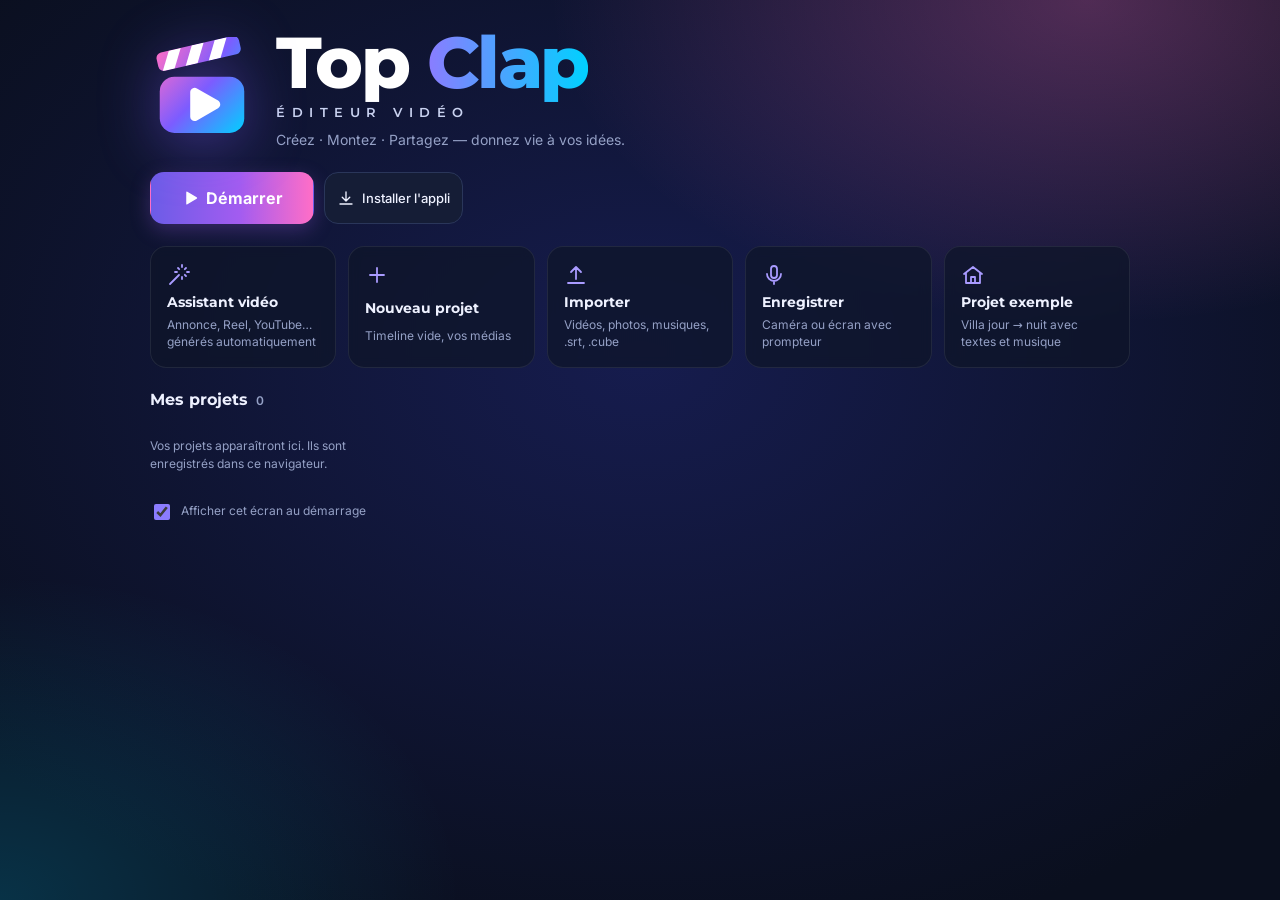
==== commit 9b935241: "v3 : IA gratuites automatiques (dont chinoises), écran Démarrer installable, vision IA, astuces - Ro" ====
--- a/index.html
+++ b/index.html
@@ -2,8 +2,9 @@
 <html lang="fr">
 <meta charset="utf-8">
 <meta name="viewport" content="width=device-width, initial-scale=1, viewport-fit=cover">
-<meta http-equiv="Content-Security-Policy" content="default-src 'self'; script-src 'self' 'unsafe-inline' 'unsafe-eval' 'wasm-unsafe-eval' https://cdn.jsdelivr.net blob:; worker-src 'self' blob: https://cdn.jsdelivr.net; style-src 'self' 'unsafe-inline' https://fonts.googleapis.com; font-src https://fonts.gstatic.com data:; img-src 'self' data: blob:; media-src 'self' data: blob:; connect-src 'self' data: blob: https: http://localhost:* http://127.0.0.1:*; object-src 'none'; base-uri 'none'; form-action 'none'">
+<meta http-equiv="Content-Security-Policy" content="default-src 'self'; script-src 'self' 'unsafe-inline' 'unsafe-eval' 'wasm-unsafe-eval' https://cdn.jsdelivr.net blob:; worker-src 'self' blob: https://cdn.jsdelivr.net; style-src 'self' 'unsafe-inline' https://fonts.googleapis.com; font-src https://fonts.gstatic.com data:; img-src 'self' data: blob:; media-src 'self' data: blob:; connect-src 'self' data: blob: https: wss: http://localhost:* http://127.0.0.1:*; object-src 'none'; base-uri 'none'; form-action 'none'">
 <meta name="referrer" content="no-referrer">
+<link rel="manifest" href="manifest.webmanifest">
 <!-- Top Clap — éditeur vidéo open source (MIT). Fichier généré par build.py depuis src/ -->
 <title>Top Clap</title>
 <meta name="description" content="Top Clap, éditeur vidéo open source : créez, montez et partagez des vidéos pour YouTube, Reels, TikTok et Facebook, avec automatisation et IA open source.">
@@ -312,7 +313,7 @@
 .model>div{min-width:0}
 .model b{display:block;font-size:12px}.model span{display:block;font-size:11px;color:var(--muted)}.model small{display:block;font:500 10px var(--f-mono);color:var(--dim);margin-top:3px;overflow-wrap:anywhere}
 .where{font:600 9.5px var(--f-mono);font-style:normal;text-transform:uppercase;letter-spacing:.05em;padding:2px 6px;border-radius:5px;white-space:nowrap;flex:none;margin-left:auto}
-.where.nav{background:rgba(79,185,161,.15);color:var(--teal)}.where.srv{background:rgba(157,141,244,.15);color:var(--violet)}
+.where.nav{background:rgba(0,227,160,.13);color:var(--teal)}.where.auto{background:rgba(255,110,199,.14);color:var(--pink)}.where.srv{background:rgba(157,141,244,.15);color:var(--violet)}
 .fxi .where{align-self:flex-start}
 .fxi.dis{opacity:.55}
 .ai-pill{position:fixed;left:50%;transform:translateX(-50%);top:calc(60px + env(safe-area-inset-top,0px));z-index:95;background:var(--violet);color:#14121F;font-weight:700;padding:7px 14px;border-radius:999px;box-shadow:0 10px 30px rgba(0,0,0,.4)}
@@ -321,6 +322,54 @@
 .linkb{border:0;background:none;color:var(--dusk);padding:0;font:600 11px var(--f-mono)}
 code{font:500 11px var(--f-mono);background:var(--raise);padding:1px 5px;border-radius:4px}
 @media (max-width:759px){.wz-form{grid-template-columns:minmax(0,1fr)}#scopes{right:8px;top:8px}#scopes canvas{width:220px}.wheels{gap:2px}}
+
+/* ===== start screen ===== */
+#start{position:fixed;inset:0;z-index:85;overflow:auto;background:radial-gradient(70% 60% at 85% 0%,rgba(255,110,199,.28),transparent 60%),radial-gradient(60% 60% at 0% 100%,rgba(0,209,255,.18),transparent 60%),radial-gradient(90% 90% at 50% 40%,#161C4E,#0A0F1E 75%);padding:calc(28px + env(safe-area-inset-top,0px)) max(16px,env(safe-area-inset-right,0px)) calc(28px + env(safe-area-inset-bottom,0px)) max(16px,env(safe-area-inset-left,0px))}
+.st-in{max-width:980px;margin:0 auto;display:grid;gap:22px}
+.st-hero{display:flex;align-items:center;gap:22px;flex-wrap:wrap}
+.st-logo{width:104px;height:104px;flex:none}.st-logo svg{width:100%;height:100%;filter:drop-shadow(0 10px 30px rgba(124,92,255,.45))}
+.st-wm{font:800 clamp(44px,8vw,72px)/.95 var(--f-disp);letter-spacing:-.035em;color:#fff}.st-wm i{font-style:normal;background:var(--grad-cool);-webkit-background-clip:text;background-clip:text;color:transparent}
+.st-sub{font:600 13px var(--f-disp);letter-spacing:.5em;color:#C9D2F0;margin-top:8px}
+.st-tag{margin:10px 0 0;color:var(--muted);font-size:14px}
+.st-cta{display:flex;gap:10px;flex-wrap:wrap}
+.st-go{height:52px;padding:0 30px;font-size:16px;border-radius:14px}.st-go svg{width:18px;height:18px}
+.st-cta .btn:not(.st-go){height:52px;border-radius:14px}
+.st-grid{display:grid;grid-template-columns:repeat(5,minmax(0,1fr));gap:12px}
+.st-card{display:grid;gap:6px;justify-items:start;text-align:left;padding:16px;border-radius:16px;border:1px solid rgba(255,255,255,.08);background:rgba(15,22,41,.72);backdrop-filter:blur(6px)}
+.st-card:hover{border-color:rgba(139,124,255,.6);background:rgba(28,37,68,.85)}
+.st-card svg{width:24px;height:24px;color:var(--dusk-hi)}.st-card b{font:700 14px var(--f-disp)}.st-card span{font-size:12px;color:var(--muted);line-height:1.4}
+.st-h{font:700 16px var(--f-disp);display:flex;gap:8px;align-items:baseline}.st-h small{font:600 12px var(--f-ui);color:var(--muted)}
+.st-projects{display:grid;grid-template-columns:repeat(auto-fill,minmax(200px,1fr));gap:12px}
+.st-p{position:relative;border:1px solid rgba(255,255,255,.08);border-radius:14px;background:rgba(15,22,41,.72);overflow:hidden}
+.st-p.cur{border-color:var(--dusk)}
+.st-open{display:grid;gap:3px;width:100%;padding:0 0 10px;border:0;background:none;text-align:left}
+.st-open b{padding:8px 12px 0;font-size:13px;white-space:nowrap;overflow:hidden;text-overflow:ellipsis}.st-open>span:last-child{padding:0 12px;font-size:11px;color:var(--muted)}
+.st-th{display:block;aspect-ratio:16/9;background:#0B1020 center/cover no-repeat;max-width:100%}
+.st-act{position:absolute;top:6px;right:6px;display:flex;gap:4px}
+.st-show{color:var(--muted);font-size:12px}
+@media (max-width:759px){.st-grid{grid-template-columns:repeat(2,minmax(0,1fr))}.st-grid .st-card:last-child{grid-column:1/-1}.st-logo{width:72px;height:72px}}
+@media (min-width:760px) and (max-width:1099px){.st-grid{grid-template-columns:repeat(6,minmax(0,1fr))}.st-grid .st-card{grid-column:span 2}.st-grid .st-card:nth-child(n+4){grid-column:span 3}}
+/* ===== check ===== */
+.ck-score{display:flex;align-items:baseline;gap:6px;flex-wrap:wrap;margin:6px 0 10px}.ck-score b{font:800 40px var(--f-disp)}.ck-score span{color:var(--muted)}.ck-score .prog{flex-basis:100%;margin:4px 0 0}
+.ck-list{display:grid;gap:8px}
+.ck{display:grid;grid-template-columns:28px minmax(0,1fr) auto;gap:10px;align-items:center;padding:10px;border-radius:10px;background:var(--panel2);border:1px solid var(--line)}
+.ck b{display:block;font-size:13px}.ck span{display:block;font-size:12px;color:var(--muted);line-height:1.4}
+.ck-i{width:28px;height:28px;border-radius:8px;display:grid;place-items:center}.ck-i svg{width:15px;height:15px}
+.ck.ok .ck-i{background:rgba(0,227,160,.14);color:var(--teal)}.ck.warn .ck-i{background:rgba(255,184,77,.15);color:#FFB84D}.ck.err .ck-i{background:rgba(255,93,115,.15);color:var(--danger)}.ck.info .ck-i{background:rgba(139,124,255,.15);color:var(--dusk-hi)}
+.ck .btn{height:30px;font-size:12px}
+@media (max-width:759px){.ck{grid-template-columns:28px minmax(0,1fr)}.ck .btn{grid-column:2}}
+.emo{display:grid;grid-template-columns:repeat(6,minmax(0,1fr));gap:6px}
+.emo button{font-size:22px;height:42px;border:1px solid var(--line);background:var(--panel2);border-radius:9px;padding:0}
+.emo button:hover{background:var(--raise);border-color:var(--line2)}
+.tips-tabs .btn{height:30px;font-size:12px}
+.tips-body{display:grid;gap:10px;margin-top:8px}
+.tip{display:grid;gap:3px;padding:10px 12px;border:1px solid var(--line);border-radius:10px;background:var(--panel2)}
+.tip b{font-size:13px}.tip span{color:var(--muted);font-size:12.5px;line-height:1.5}
+.rec-wrap{position:relative;border-radius:12px;overflow:hidden;background:#000;aspect-ratio:16/9;max-width:100%;margin:8px 0}
+.rec-wrap video{width:100%;height:100%;object-fit:contain;display:block}
+.prompter{position:absolute;inset:0 8% auto;top:0;height:42%;overflow:hidden;background:linear-gradient(rgba(0,0,0,.65),rgba(0,0,0,.35));padding:12px;pointer-events:none}
+.prompter div{font:700 20px/1.45 var(--f-ui);color:#fff;text-align:center;white-space:pre-wrap;padding-top:60px}
+.rec-dot{position:absolute;left:10px;bottom:10px;background:#E5233B;color:#fff;font:700 12px var(--f-ui);padding:4px 9px;border-radius:999px}
 </style>
 
 <div id="app">
@@ -543,7 +592,7 @@
 
 /* ===== 03-project-state.js ===== */
 /* ---------- project state ---------- */
-const DEF_ADJ=()=>({bright:0,contrast:0,sat:0,temp:0,tint:0,hue:0,vig:0,grain:0,fade:0});
+const DEF_ADJ=()=>({sharp:0,bright:0,contrast:0,sat:0,temp:0,tint:0,hue:0,vig:0,grain:0,fade:0});
 const DEF_IMMO=()=>({tw:0,twAnim:'none',horizon:.62,sky:0,glow:0,hdr:0,gold:0,winter:0,compare:'off',splitPos:.5,parallax:0,parDir:'push'});
 const DEF_GRADE=()=>({lift:[0,0,0],gamma:[0,0,0],gain:[0,0,0],wheels:{lift:[0,0,0],gamma:[0,0,0],gain:[0,0,0]},lut:null,lutAmt:1});
 const DEF_KEY=()=>({on:false,color:'#00B140',tol:.16,soft:.1,spill:.6});
@@ -554,7 +603,7 @@
 function newClip(kind,o={}){
   const c={id:uid(),kind,trackId:null,start:0,dur:4,in:0,speed:1,name:'',x:.5,y:.5,scale:1,rot:0,opacity:1,blend:'source-over',fadeOut:0,fit:'cover',autofit:true,
     filter:'none',filterAmt:1,adj:DEF_ADJ(),immo:DEF_IMMO(),grade:DEF_GRADE(),key:DEF_KEY(),mask:DEF_MASK(),kf:{},fx:[],trans:{type:'none',dur:.6},
-    volume:1,fadeIn:0,fadeOutA:0,role:'',duck:0,voiceFx:false};
+    volume:1,fadeIn:0,fadeOutA:0,role:'',duck:0,voiceFx:false,bgRemove:false,blurFaces:false};
   if(kind==='text')Object.assign(c,DEF_TEXT());
   if(kind==='caption')Object.assign(c,DEF_CAPTION());
   if(kind==='shape')Object.assign(c,{shape:'round',w:520,h:180,fill:'#6C5CE7',stroke:'#FFFFFF',sw:0,label:'',labelColor:'#FFFFFF',font:'Montserrat'});
@@ -590,7 +639,7 @@
 function kv(c,prop,lt){
   const ks=c.kf&&c.kf[prop];if(!ks||!ks.length)return c[prop];
   if(lt<=ks[0].t)return ks[0].v;const last=ks[ks.length-1];if(lt>=last.t)return last.v;
-  for(let i=0;i<ks.length-1;i++){const a=ks[i],b=ks[i+1];if(lt>=a.t&&lt<=b.t){if(a.e==='hold')return a.v;let p=(lt-a.t)/Math.max(1e-6,b.t-a.t);if(a.e!=='linear')p=ease.inOut(p);return a.v+(b.v-a.v)*p}}
+  for(let i=0;i<ks.length-1;i++){const a=ks[i],b=ks[i+1];if(lt>=a.t&&lt<=b.t){if(a.e==='hold')return a.v;let p=(lt-a.t)/Math.max(1e-6,b.t-a.t);p=a.e==='linear'?p:a.e==='out'?ease.out(p):a.e==='in'?ease.in(p):a.e==='back'?ease.back(p):a.e==='bounce'?bounceE(p):ease.inOut(p);return a.v+(b.v-a.v)*p}}
   return c[prop];
 }
 const hasKf=(c,prop)=>!!(c.kf&&c.kf[prop]&&c.kf[prop].length);
@@ -598,6 +647,7 @@
 function setKf(c,prop,lt,v){c.kf=c.kf||{};const ks=c.kf[prop]||(c.kf[prop]=[]);const i=kfAt(c,prop,lt);if(i>=0)ks[i].v=v;else{ks.push({t:+lt.toFixed(3),v,e:'ease'});ks.sort((a,b)=>a.t-b.t)}}
 function kfTimes(c){const s=new Set();for(const p in (c.kf||{}))(c.kf[p]||[]).forEach(k=>s.add(+k.t.toFixed(3)));return [...s].sort((a,b)=>a-b)}
 function setProp(c,prop,v){if(hasKf(c,prop))setKf(c,prop,clamp(S.t-c.start,0,c.dur),v);else c[prop]=v}
+function bounceE(p){const n=7.5625,d=2.75;if(p<1/d)return n*p*p;if(p<2/d)return n*(p-=1.5/d)*p+.75;if(p<2.5/d)return n*(p-=2.25/d)*p+.9375;return n*(p-=2.625/d)*p+.984375}
 
 /* ===== 04-procedural-demo-scenes.js ===== */
 /* ---------- procedural demo scenes ---------- */
@@ -682,7 +732,7 @@
 precision mediump float;
 #endif
 varying vec2 v;uniform sampler2D u_t,u_lutT,u_depT;uniform vec2 u_px;uniform float u_time;
-uniform float u_bright,u_contrast,u_sat,u_temp,u_tint,u_hue,u_fade,u_vig,u_grain,u_blur,u_rgb,u_scan,u_mirror,u_split;
+uniform float u_sharp,u_bright,u_contrast,u_sat,u_temp,u_tint,u_hue,u_fade,u_vig,u_grain,u_blur,u_rgb,u_scan,u_mirror,u_split;
 uniform float u_tw,u_sky,u_glow,u_hdr,u_gold,u_winter,u_horizon;uniform vec3 u_lift,u_gain,u_gamma;
 uniform float u_lutOn,u_lutN,u_lutAmt;uniform float u_keyOn,u_tol,u_soft,u_spill;uniform vec3 u_key;
 uniform float u_mType,u_mFeather,u_mInv;uniform vec4 u_mRect;uniform float u_dOn,u_dPush;uniform vec2 u_dOff;
@@ -705,6 +755,7 @@
  vec3 c;
  if(u_blur>.01){vec3 a=vec3(0.);float r=u_blur*16.;for(int i=0;i<12;i++){float an=float(i)*.5236;a+=tx(uv+vec2(cos(an),sin(an))*u_px*r);a+=tx(uv+vec2(cos(an+.26),sin(an+.26))*u_px*r*.5);}c=a/24.;}else c=tx(uv);
  if(u_rgb>.001){vec2 o=vec2(u_rgb*u_px.x*14.,0.);c.r=tx(uv+o).r;c.b=tx(uv-o).b;}
+ if(u_sharp>.001){vec3 b4=(tx(uv+vec2(u_px.x,0.))+tx(uv-vec2(u_px.x,0.))+tx(uv+vec2(0.,u_px.y))+tx(uv-vec2(0.,u_px.y)))*.25;c=c+(c-b4)*u_sharp*2.2;}
  vec3 orig=c;float alpha=texture2D(u_t,uv).a;
  if(u_keyOn>.5){float kd=distance(cbcr(orig),cbcr(u_key));alpha*=smoothstep(u_tol,u_tol+u_soft,kd);float sp=(1.-smoothstep(u_tol,u_tol+u_soft*3.,kd))*u_spill;c=mix(c,vec3(lum(c)),sp);}
  if(u_hdr>.001){vec3 b=vec3(0.);for(int i=0;i<8;i++){float an=float(i)*.785;b+=tx(uv+vec2(cos(an),sin(an))*u_px*9.);}b/=8.;c=c+(c-b)*u_hdr*1.6;float L0=lum(c);c=mix(c,c*(1.+u_hdr*.35*(1.-L0)),.6);c=mix(vec3(lum(c)),c,1.+u_hdr*.25);}
@@ -744,10 +795,10 @@
     const mkTex=()=>{const t=gl.createTexture();gl.bindTexture(gl.TEXTURE_2D,t);[[gl.TEXTURE_WRAP_S,gl.CLAMP_TO_EDGE],[gl.TEXTURE_WRAP_T,gl.CLAMP_TO_EDGE],[gl.TEXTURE_MIN_FILTER,gl.LINEAR],[gl.TEXTURE_MAG_FILTER,gl.LINEAR]].forEach(([k,v])=>gl.texParameteri(gl.TEXTURE_2D,k,v));return t};
     const tex=mkTex(),empty=mkTex();gl.texImage2D(gl.TEXTURE_2D,0,gl.RGBA,1,1,0,gl.RGBA,gl.UNSIGNED_BYTE,new Uint8Array([128,128,128,255]));
     const lutTex={},depTex=new WeakMap();
-    const U={};['t','lutT','depT','px','time','bright','contrast','sat','temp','tint','hue','fade','vig','grain','blur','rgb','scan','mirror','split','tw','sky','glow','hdr','gold','winter','horizon','lift','gain','gamma',
+    const U={};['t','lutT','depT','px','time','sharp','bright','contrast','sat','temp','tint','hue','fade','vig','grain','blur','rgb','scan','mirror','split','tw','sky','glow','hdr','gold','winter','horizon','lift','gain','gamma',
       'lutOn','lutN','lutAmt','keyOn','tol','soft','spill','key','mType','mFeather','mInv','mRect','dOn','dPush','dOff'].forEach(n=>U[n]=gl.getUniformLocation(pr,'u_'+n));
     gl.uniform1i(U.t,0);gl.uniform1i(U.lutT,1);gl.uniform1i(U.depT,2);
-    const F1=['bright','contrast','sat','temp','tint','hue','fade','vig','grain','blur','rgb','scan','mirror','split','tw','sky','glow','hdr','gold','winter','horizon','lutAmt','keyOn','tol','soft','spill','mType','mFeather','mInv','dPush'];
+    const F1=['sharp','bright','contrast','sat','temp','tint','hue','fade','vig','grain','blur','rgb','scan','mirror','split','tw','sky','glow','hdr','gold','winter','horizon','lutAmt','keyOn','tol','soft','spill','mType','mFeather','mInv','dPush'];
     return {c,gl,run(src,w,h,p,time,ex={}){
       w=Math.max(2,Math.round(w));h=Math.max(2,Math.round(h));
       if(c.width!==w||c.height!==h){c.width=w;c.height=h}
@@ -769,8 +820,8 @@
     }};
   }catch(e){console.warn('WebGL indisponible',e);return null}
 })();
-const PKEYS=['bright','contrast','sat','temp','tint','hue','fade','vig','grain','blur','rgb','scan','tw','sky','glow','hdr','gold','winter'];
-function baseParams(){return {bright:0,contrast:0,sat:0,temp:0,tint:0,hue:0,fade:0,vig:0,grain:0,blur:0,rgb:0,scan:0,mirror:0,split:-1,tw:0,sky:0,glow:0,hdr:0,gold:0,winter:0,horizon:.62,
+const PKEYS=['sharp','bright','contrast','sat','temp','tint','hue','fade','vig','grain','blur','rgb','scan','tw','sky','glow','hdr','gold','winter'];
+function baseParams(){return {sharp:0,bright:0,contrast:0,sat:0,temp:0,tint:0,hue:0,fade:0,vig:0,grain:0,blur:0,rgb:0,scan:0,mirror:0,split:-1,tw:0,sky:0,glow:0,hdr:0,gold:0,winter:0,horizon:.62,
   lift:[0,0,0],gain:[1,1,1],gamma:[0,0,0],lutAmt:1,keyOn:0,tol:.16,soft:.1,spill:.6,key:[0,.69,.25],mType:0,mFeather:.08,mInv:0,mRect:[.5,.5,.6,.6],dOn:0,dPush:0,dOff:[0,0]}}
 function addPreset(p,key,k=1){const f=FILTERS[key];if(!f||key==='none')return;for(const n of PKEYS)if(f[n])p[n]+=f[n]*k;if(f.lift)p.lift=p.lift.map((v,i)=>v+f.lift[i]*k);if(f.gain)p.gain=p.gain.map((v,i)=>v*(1+(f.gain[i]-1)*k))}
 function glitchBurst(lt){return (Math.sin(lt*7.3)+Math.sin(lt*11.7+1))>1.35?1:0}
@@ -784,7 +835,7 @@
   if(im.compare==='static')p.split=im.splitPos;else if(im.compare==='slide')p.split=.06+.88*(.5-.5*Math.cos(prog*Math.PI*2));
   if(im.parallax>0){const a=im.parallax,e=ease.inOut(prog);p.dOn=1;
     if(im.parDir==='push'){p.dPush=1;p.dOff=[-.22*a*e,0]}else if(im.parDir==='left')p.dOff=[.07*a*(e*2-1),0];else if(im.parDir==='right')p.dOff=[-.07*a*(e*2-1),0];else p.dOff=[0,.06*a*(e*2-1)]}
-  const gr=c.grade;if(gr){for(let i=0;i<3;i++){p.lift[i]+=gr.lift[i];p.gain[i]*=1+gr.gain[i];p.gamma[i]+=gr.gamma[i]}if(gr.lut&&LUTS[gr.lut]){p.lutAmt=gr.lutAmt}}
+  const gr=c.grade;if(gr){for(let i=0;i<3;i++){p.lift[i]+=gr.lift[i];p.gain[i]*=1+gr.gain[i];p.gamma[i]+=gr.gamma[i]}if(gr.lut&&LUTS[gr.lut]){p.lutAmt=gr.lutAmt}if(curvesActive(gr))p.lutAmt=1}
   const ky=c.key;if(ky&&ky.on){p.keyOn=1;p.key=hexRGB(ky.color);p.tol=ky.tol;p.soft=ky.soft;p.spill=ky.spill}
   const mk=c.mask;if(mk&&mk.type!=='none'){p.mType={rect:1,ellipse:2,linear:3}[mk.type]||0;p.mRect=[mk.x,mk.y,mk.w,mk.h];p.mFeather=mk.feather;p.mInv=mk.invert?1:0}
   for(const f of c.fx){const v=f.v;switch(f.id){
@@ -792,7 +843,7 @@
     case'vhs':p.scan+=v;p.rgb+=v*.35;p.grain+=v*.45;p.sat-=.15*v;p.fade+=.1*v;break;case'glitch':p.rgb+=v*glitchBurst(lt)*1.4;break;}}
   return p;
 }
-function glExtras(c){const ex={};const gr=c.grade;if(gr&&gr.lut&&LUTS[gr.lut])ex.lut=LUTS[gr.lut];if(c.immo&&c.immo.parallax>0){const m=media[c.mediaId];const d=c.kind==='scene'?SCN_DEPTH[c.scene]:m&&m.depth;if(d)ex.depth=d}return ex}
+function glExtras(c){const ex={};const gr=c.grade;if(gr&&curvesActive(gr))ex.lut=curveLUT(gr);else if(gr&&gr.lut&&LUTS[gr.lut])ex.lut=LUTS[gr.lut];if(c.immo&&c.immo.parallax>0){const m=media[c.mediaId];const d=c.kind==='scene'?SCN_DEPTH[c.scene]:m&&m.depth;if(d)ex.depth=d}return ex}
 function needsGL(p,ex={}){if(p.split>-.5||p.mirror||p.keyOn||p.mType||p.dOn||ex.lut)return true;for(const k of PKEYS)if(Math.abs(p[k])>.001)return true;return p.lift.some(v=>v!==0)||p.gain.some(v=>v!==1)||p.gamma.some(v=>v!==0)}
 const LUTS={};   // id -> {id,name,n,data:Uint8Array}
 const SCN_DEPTH={};
@@ -1004,7 +1055,7 @@
       if(c.fit==='blurfill'){const [bw2,bh2]=fitWH(sw,sh,W,H,'cover');g.save();if(hasFilter)g.filter=`blur(${Math.round(28*u)}px) brightness(.7)`;g.drawImage(src,-bw2/2*1.08,-bh2/2*1.08,bw2*1.08,bh2*1.08);g.restore()}
       const p=clipParams(c,lt),ex=glExtras(c);let img=src;
       if(GLX&&needsGL(p,ex)){const cap=S.exporting?2400:1400;const k=clamp(Math.min(cap/Math.max(sw,sh),Math.max(dw*sc,64)/sw*1.15),.25,1);try{img=GLX.run(src,sw*k,sh*k,p,t,ex)}catch(e){img=src}}
-      g.drawImage(img,-dw/2,-dh/2,dw,dh);wh=[dw,dh];
+      img=visionPass(c,src,img);g.drawImage(img,-dw/2,-dh/2,dw,dh);wh=[dw,dh];
       if(p.split>-.5)drawSplit(g,p.split,dw,dh,H,u);
     }
   }else if(c.kind==='text')wh=drawText(g,c,lt,u);
@@ -1173,7 +1224,17 @@
 function redo(){if(hist.i<hist.stack.length-1){hist.i++;restore(hist.stack[hist.i]);updUndo()}}
 function updUndo(){$('#undoBtn').disabled=hist.i<=0;$('#redoBtn').disabled=hist.i>=hist.stack.length-1}
 const LS_KEY='topclap-v1';let saveT=0;
-function saveSoon(){clearTimeout(saveT);saveT=setTimeout(()=>{try{localStorage.setItem(LS_KEY,JSON.stringify({P,S:{pps:S.pps,magnet:S.magnet,snap:S.snap},media:Object.values(media).map(m=>({id:m.id,type:m.type,name:m.name,demo:m.demo||null}))}))}catch(e){}},500)}
+/* Project library: several projects in this browser (media files are shared in IndexedDB). */
+const PROJ_LS='topclap-projects';let curProj=null;
+function projStore(){try{return JSON.parse(localStorage.getItem(PROJ_LS)||'{}')}catch(e){return {}}}
+function projThumb(){try{const c=document.createElement('canvas');c.width=192;c.height=Math.round(192*cv.height/cv.width);c.getContext('2d').drawImage(cv,0,0,c.width,c.height);return c.toDataURL('image/jpeg',.6)}catch(e){return ''}}
+function saveSoon(){clearTimeout(saveT);saveT=setTimeout(saveNow,600)}
+function saveNow(){
+  try{const st=projStore();st.list=st.list||{};if(!curProj)curProj=uid();st.current=curProj;
+    st.list[curProj]={name:P.name||'Sans titre',updated:Date.now(),aspect:P.aspect,dur:projDur(),thumb:projThumb(),P};
+    st.media=Object.values(media).map(m=>({id:m.id,type:m.type,name:m.name,demo:m.demo||null}));st.S={pps:S.pps,magnet:S.magnet,snap:S.snap};
+    localStorage.setItem(PROJ_LS,JSON.stringify(st))}catch(e){console.warn('Sauvegarde impossible',e)}
+}
 const IDB={db:null,
   open(){return new Promise(res=>{try{const r=indexedDB.open('topclap-media',1);r.onupgradeneeded=()=>r.result.createObjectStore('files');r.onsuccess=()=>{this.db=r.result;res(this.db)};r.onerror=()=>res(null)}catch(e){res(null)}})},
   async put(id,blob){try{const db=this.db||await this.open();if(!db)return;db.transaction('files','readwrite').objectStore('files').put(blob,id)}catch(e){}},
@@ -1450,6 +1511,7 @@
   else if(S.tab==='text'){
     h+=`<button class="btn pri wide" data-act="addtext">${ic('plus')}Ajouter un texte</button>`;
     h+=`<div class="grp">Modèles immobilier</div><div class="grid2">${TEXT_TPL.map((t,i)=>{const p={...DEF_TEXT(),...t.p};const fs=Math.max(11,Math.min(22,p.size/5));return `<button class="tpl" data-tpl="${i}"><div class="pv"><span style="font-family:'${p.font}',sans-serif;font-weight:${p.weight};font-style:${p.italic?'italic':'normal'};color:${p.color};font-size:${fs}px;letter-spacing:${p.ls/4}px;${p.bgA?`background:${p.bg};padding:4px 8px;border-radius:${p.radius/3}px`:''};${p.shadowBlur?`text-shadow:0 0 ${p.shadowBlur/3}px ${p.shadowColor}`:''}">${esc(p.text.split('\n')[0])}</span></div><div class="tl">${t.name}</div></button>`}).join('')}</div>`;
+    h+=`<div class="grp">Émojis & stickers</div><div class="emo">${EMOJIS.map(e=>`<button data-emoji="${e}" aria-label="Ajouter ${e}">${e}</button>`).join('')}</div>`;
     h+=`<div class="grp">Sous-titres</div><button class="btn wide" data-act="srt">${ic('subs')}Importer un fichier .srt / .vtt</button><p class="note">Les répliques deviennent des sous-titres animés mot à mot. Sous-titres automatiques et styles : onglet Auto.</p>`;
     h+=`<div class="grp">Polices (${FONTS.length})</div><p class="note">${c&&c.kind==='text'?'Touchez une police pour l\'appliquer au texte sélectionné.':'Touchez une police pour créer un texte avec.'}</p><div class="grid2">${FONTS.map(([f])=>`<button class="font-btn${c&&c.kind==='text'&&c.font===f?' act':''}" data-font="${esc(f)}" style="font-family:'${f}',sans-serif">${esc(f)}</button>`).join('')}</div>`;
   }
@@ -1485,6 +1547,8 @@
   }
   else if(S.tab==='auto'){
     h+=`<div class="hero-card"><b>Assistant vidéo</b><span class="note" style="margin:0">Choisissez un objectif (annonce, Reel, YouTube, visite, avant/après, face caméra) : montage, textes, voix off, sous-titres, musique et formats sont générés pour vous.</span><button class="btn pri" data-auto="wizard">${ic('wand')}Lancer l'assistant</button></div>`;
+    h+=`<div class="grp">Modèles tendance</div><div class="stack">${TRENDS.map(t=>`<button class="fxi" data-trend="${t.id}"><span class="ico">${ic('star')}</span><div><b>${t.name}</b><span>${t.d}</span></div></button>`).join('')}</div>`;
+    h+=`<div class="grp">Contrôle</div><div class="stack"><button class="fxi" data-auto="tips"><span class="ico">${ic('star')}</span><div><b>Astuces et pièges à éviter</b><span>Rythme, formats, droits musicaux, obligations des annonces, IA, droit à l'image</span></div></button><button class="fxi" data-auto="check"><span class="ico">${ic('check')}</span><div><b>Vérifier ma vidéo</b><span>Accroche, sous-titres, zones masquées, droits musicaux, DPE, appel à l'action… avec corrections en un clic</span></div></button></div>`;
     h+=`<div class="grp">Montage automatique</div><div class="stack">${AUTO_TOOLS.filter(x=>x.g==='edit').map(autoBtn).join('')}</div>`;
     h+=`<div class="grp">Son</div><div class="stack">${AUTO_TOOLS.filter(x=>x.g==='audio').map(autoBtn).join('')}</div>`;
     h+=`<div class="grp">Sous-titres</div><div class="stack">${AUTO_TOOLS.filter(x=>x.g==='cap').map(autoBtn).join('')}</div>
@@ -1494,9 +1558,10 @@
   }
   else if(S.tab==='ai'){
     h+=`<p class="note">Tous les modèles ci-dessous sont open source. Ceux marqués <b>Navigateur</b> tournent sur votre appareil après un premier téléchargement mis en cache. Ceux marqués <b>Serveur</b> demandent le serveur IA fourni dans le dépôt (dossier <code>server/</code>, carte graphique conseillée).</p>`;
-    h+=`<div class="grp">Outils IA sur le clip sélectionné</div><div class="stack">${AI_TOOLS.map(t=>{const av=t.cap?SRV.has(t.cap):true;const srvOnly=t.where==='server';return `<button class="fxi${srvOnly&&!av?' dis':''}" data-ai="${t.id}"><span class="ico">${ic(t.ic)}</span><div><b>${t.name}</b><span>${t.d}</span></div><em class="where ${srvOnly?'srv':'nav'}">${srvOnly?'Serveur':'Navigateur'}</em></button>`}).join('')}</div>`;
+    h+=`<div class="grp">Outils IA</div><div class="stack">${AI_TOOLS.map(t=>{const srvOnly=t.where==='server';const n=t.task?ENGINES[t.task].filter(e=>e.avail()).length:0;const lab=srvOnly?(SRV.has(t.cap)?'Serveur ✓':'Serveur'):t.task?(n?n+' moteur'+(n>1?'s':''):'à configurer'):'Navigateur';return `<button class="fxi${srvOnly&&!SRV.has(t.cap)?' dis':''}" data-ai="${t.id}"><span class="ico">${ic(t.ic)}</span><div><b>${t.name}</b><span>${t.d}</span></div><em class="where ${srvOnly?'srv':'nav'}">${lab}</em></button>`}).join('')}</div>`;
+    h+=enginesPanelHTML();
     h+=`<div class="grp">Serveur IA (optionnel)</div><div class="row r2"><label for="srvUrl">Adresse</label><input type="text" id="srvUrl" placeholder="http://localhost:8000" value="${esc(SRV.url)}"></div><div class="row r2"><label for="srvTok">Jeton</label><input type="text" id="srvTok" placeholder="facultatif" value="${esc(SRV.token)}"></div><button class="btn wide" data-ai="srv-test">${ic('server')}Connecter et tester</button><p class="note" id="srvStatus">${SRV.url?(Object.keys(SRV.caps).filter(k=>SRV.caps[k]).length?'Connecté · '+Object.keys(SRV.caps).filter(k=>SRV.caps[k]).join(', '):'Non vérifié'):'Non configuré'}</p>`;
-    h+=`<div class="grp">Catalogue des modèles</div><div class="stack">${MODELS.map(mo=>`<a class="model" href="${mo.url}" target="_blank" rel="noopener"><div><b>${mo.name}</b><span>${mo.task}</span><small>${esc(mo.repo)} · ${mo.size} · ${mo.license}${mo.ok==='cond'?' (conditions)':''}</small></div><em class="where ${mo.where==='server'?'srv':'nav'}">${mo.where==='server'?(SRV.has(mo.cap)?'Serveur ✓':'Serveur'):(AI.state[mo.repo]||'Navigateur')}</em></a>`).join('')}</div>`;
+    h+=`<div class="grp">Catalogue des modèles</div><div class="stack">${MODELS.map(mo=>`<a class="model" href="${mo.url}" target="_blank" rel="noopener"><div><b>${mo.name}</b><span>${mo.task}</span><small>${esc(mo.repo)} · ${mo.size} · ${mo.license}${mo.ok==='cond'?' (conditions)':mo.ok===false?' · non utilisable en France':''}</small></div><em class="where ${mo.where==='server'?'srv':mo.where==='cloud'?'auto':'nav'}">${mo.where==='server'?(SRV.has(mo.cap)?'Serveur ✓':'Serveur'):mo.where==='cloud'?'En ligne':(AI.state[mo.repo]||'Navigateur')}</em></a>`).join('')}</div>`;
   }
   b.innerHTML=h;
   if(S.tab==='trans')$$('canvas[data-tp]',b).forEach(cn=>transPreviews.push(cn));
@@ -1505,6 +1570,8 @@
 $('#panelBody').addEventListener('click',async e=>{
   const t=e.target;const rm=t.closest('[data-rm]');
   if(rm){e.stopPropagation();const id=rm.dataset.rm;const used=P.clips.some(c=>c.mediaId===id);if(used&&!await confirmBox('Retirer ce média ?','Les clips qui l\'utilisent seront aussi supprimés de la timeline.','Retirer'))return;P.clips=P.clips.filter(c=>c.mediaId!==id);URL.revokeObjectURL(media[id].url);delete media[id];IDB.del(id);if(S.sel&&!clipById(S.sel))S.sel=null;commit();refreshAll();return}
+  const tr0=t.closest('[data-trend]');if(tr0){runTrend(tr0.dataset.trend);return}
+  const em=t.closest('[data-emoji]');if(em){addEmoji(em.dataset.emoji);return}
   const au=t.closest('[data-auto],[data-ai]');if(au){runTool(au.dataset.auto||au.dataset.ai,au);return}
   const el=t.closest('[data-act],[data-media],[data-scene],[data-color],[data-tpl],[data-font],[data-shape],[data-fx],[data-trans],[data-filter],[data-immo],[data-demomusic]');if(!el)return;const d=el.dataset;
   if(d.act==='import')$('#fileIn').click();
@@ -1610,7 +1677,7 @@
   if(c.kind==='color')h+=sec('Fond',`${COL('k_c1','Couleur 1',c.c1)}${COL('k_c2','Couleur 2',c.c2)}${R('k_angle','Angle',c.angle,0,360,1,'°')}`);
   if(isVisual(c)&&c.kind!=='adjust'){
     let tf=`${R('k_x','Position X',kv(c,'x',lt),-.5,1.5,.001,'%',KB('x'))}${R('k_y','Position Y',kv(c,'y',lt),-.5,1.5,.001,'%',KB('y'))}${R('k_scale','Échelle',kv(c,'scale',lt),.05,4,.01,'%',KB('scale'))}${R('k_rot','Rotation',kv(c,'rot',lt),-180,180,1,'°',KB('rot'))}${R('k_opacity','Opacité',kv(c,'opacity',lt),0,1,.01,'%',KB('opacity'))}`;
-    const nk=kfTimes(c).length;tf+=`<div class="chip-row kf-nav"><button class="btn" data-ia="kfprev" aria-label="Image clé précédente">${ic('stepB')}</button><span class="note" style="margin:0">${nk?nk+' image(s) clé':'◆ pour animer'}</span><button class="btn" data-ia="kfnext" aria-label="Image clé suivante">${ic('stepF')}</button>${nk?`<button class="btn" data-ia="kfclear">Effacer</button>`:''}</div>`;
+    const nk=kfTimes(c).length;tf+=`<div class="chip-row kf-nav"><button class="btn" data-ia="kfprev" aria-label="Image clé précédente">${ic('stepB')}</button><span class="note" style="margin:0">${nk?nk+' image(s) clé':'◆ pour animer'}</span><button class="btn" data-ia="kfnext" aria-label="Image clé suivante">${ic('stepF')}</button>${nk?`<button class="btn" data-ia="kfclear">Effacer</button>`:''}</div>${nk?`<div class="row r2"><label for="kf_ease">Courbe d'animation</label><select id="kf_ease"><option value="">Choisir…</option><option value="ease">Douce (entrée et sortie)</option><option value="out">Décélération</option><option value="in">Accélération</option><option value="linear">Linéaire</option><option value="back">Dépassement</option><option value="bounce">Rebond</option><option value="hold">Maintien (saut)</option></select></div>`:''}`;
     tf+=`${R('k_fadeOut','Fondu sortie',c.fadeOut,0,3,.05,'s')}${SEL('k_blend','Fusion',c.blend,BLENDS)}`;
     if(isMedia(c))tf+=SEL('k_fit','Cadrage',c.fit,[['cover','Remplir le cadre'],['contain','Adapter'],['blurfill','Adapter + fond flou']]);
     if(isGraphic(c))tf+=TG('k_autofit','Garder dans le cadre (tous formats)',c.autofit!==false);
@@ -1619,16 +1686,17 @@
   }
   if(isMedia(c)||c.kind==='adjust'){
     h+=sec('Filtre & couleur',`${SEL('k_filter','Filtre',c.filter,Object.entries(FILTERS).map(([k,f])=>[k,f.name]))}${R('k_filterAmt','Intensité',c.filterAmt,0,1,.01,'%')}
-      ${R('a_bright','Luminosité',c.adj.bright,-1,1,.01,'±')}${R('a_contrast','Contraste',c.adj.contrast,-1,1,.01,'±')}${R('a_sat','Saturation',c.adj.sat,-1,1,.01,'±')}${R('a_temp','Température',c.adj.temp,-1,1,.01,'±')}${R('a_tint','Teinte',c.adj.tint,-1,1,.01,'±')}${R('a_hue','Couleur',c.adj.hue,-1,1,.01,'±')}${R('a_vig','Vignette',c.adj.vig,0,1,.01,'%')}${R('a_grain','Grain',c.adj.grain,0,1,.01,'%')}${R('a_fade','Fondu mat',c.adj.fade,0,1,.01,'%')}
+      ${R('a_sharp','Netteté',c.adj.sharp||0,0,1,.01,'%')}${R('a_bright','Luminosité',c.adj.bright,-1,1,.01,'±')}${R('a_contrast','Contraste',c.adj.contrast,-1,1,.01,'±')}${R('a_sat','Saturation',c.adj.sat,-1,1,.01,'±')}${R('a_temp','Température',c.adj.temp,-1,1,.01,'±')}${R('a_tint','Teinte',c.adj.tint,-1,1,.01,'±')}${R('a_hue','Couleur',c.adj.hue,-1,1,.01,'±')}${R('a_vig','Vignette',c.adj.vig,0,1,.01,'%')}${R('a_grain','Grain',c.adj.grain,0,1,.01,'%')}${R('a_fade','Fondu mat',c.adj.fade,0,1,.01,'%')}
       <button class="btn wide" data-ia="resetcol">Réinitialiser la couleur</button>`,c.kind==='adjust');
     const W3=n=>`<div class="wheel"><canvas data-wheel="${n}" width="104" height="104" aria-label="Roue ${n}"></canvas><span>${{lift:'Ombres',gamma:'Tons moyens',gain:'Hautes lumières'}[n]}</span><input type="range" id="w_${n}" min="-1" max="1" step="0.01" value="${c.grade.wheels[n][2]}" aria-label="Niveau ${n}"></div>`;
     h+=sec('Étalonnage pro',`<div class="wheels">${W3('lift')}${W3('gamma')}${W3('gain')}</div><p class="note">Faites glisser le point pour teinter, le curseur pour le niveau. Double-clic pour remettre à zéro.</p>
-      ${SEL('g_lut','LUT 3D',c.grade.lut||'',[['','Aucune'],...Object.values(LUTS).map(l=>[l.id,l.name+(l.builtin?'':' (importée)')])])}${R('g_lutAmt','Intensité LUT',c.grade.lutAmt,0,1,.01,'%')}<button class="btn wide" data-ia="lutimp">${ic('upload')}Importer une LUT .cube</button>`,false);
+      <div class="grp" style="margin-top:10px">Courbes</div><div class="chip-row">${[['m','Maître'],['r','Rouge'],['g','Vert'],['b','Bleu']].map(([k,n])=>`<button class="btn${curveCh===k?' on':''}" data-cch="${k}" style="height:28px">${n}</button>`).join('')}</div><canvas id="curveCv" width="260" height="170" style="width:100%;border-radius:8px;touch-action:none;cursor:crosshair" aria-label="Courbes de couleur"></canvas><div class="chip-row"><select id="curvePreset" class="sel" aria-label="Préréglage de courbe"><option value="">Préréglages…</option><option value="contrast">Contraste en S</option><option value="soft">Doux</option><option value="fade">Noirs délavés</option><option value="bright">Éclaircir les tons moyens</option><option value="dark">Assombrir les tons moyens</option></select><button class="btn" id="curveReset" style="height:30px">Réinitialiser</button></div><p class="note">Cliquez pour ajouter un point, glissez pour le déplacer, double-cliquez pour le retirer.</p>${SEL('g_lut','LUT 3D',c.grade.lut||'',[['','Aucune'],...Object.values(LUTS).map(l=>[l.id,l.name+(l.builtin?'':' (importée)')])])}${R('g_lutAmt','Intensité LUT',c.grade.lutAmt,0,1,.01,'%')}<button class="btn wide" data-ia="lutimp">${ic('upload')}Importer une LUT .cube</button>`,false);
   }
   if(isMedia(c)){
     h+=sec('Immo IA',`${R('m_tw','Jour → Nuit',c.immo.tw,0,1,.01,'%')}${SEL('m_twAnim','Animation',c.immo.twAnim,[['none','Fixe'],['in','Jour vers nuit'],['out','Nuit vers jour']])}${R('m_horizon','Ligne d\'horizon',c.immo.horizon,.15,1,.01,'%')}${R('m_sky','Ciel bleu',c.immo.sky,0,1,.01,'%')}${R('m_glow','Fenêtres allumées',c.immo.glow,0,1.5,.01,'%')}${R('m_hdr','HDR',c.immo.hdr,0,1,.01,'%')}${R('m_gold','Golden hour',c.immo.gold,0,1,.01,'%')}${R('m_winter','Hiver',c.immo.winter,0,1,.01,'%')}
       ${R('m_parallax','Photo 3D',c.immo.parallax,0,1.5,.01,'%')}${SEL('m_parDir','Mouvement 3D',c.immo.parDir,[['push','Avancer'],['left','Vers la gauche'],['right','Vers la droite'],['up','Vertical']])}
       ${SEL('m_compare','Avant / Après',c.immo.compare,[['off','Désactivé'],['static','Volet fixe'],['slide','Volet animé']])}${c.immo.compare==='static'?R('m_splitPos','Position volet',c.immo.splitPos,0,1,.01,'%'):''}<p class="note">Baissez la ligne d'horizon si une façade claire est prise pour du ciel.${c.immo.parallax>0&&!(media[c.mediaId]&&media[c.mediaId].depth)?' Profondeur estimée ; « Photo 3D (profondeur) » dans Modèles IA calcule la vraie.':''}</p>`,c.immo.tw>0||c.immo.sky>0||c.immo.compare!=='off'||c.immo.parallax>0);
+    h+=sec('Vision IA (sur l\'appareil)',`${TG('v_bgRemove','Retirer l\'arrière-plan (personne)',c.bgRemove)}${TG('v_blurFaces','Flouter les visages automatiquement',c.blurFaces)}${c.kind==='video'?`<button class="btn wide" data-ia="reframe">${ic('max')}Recadrer automatiquement sur la personne</button>`:''}<p class="note">MediaPipe (Google, open source) : calculé sur votre appareil, rien n'est envoyé. Utile pour le droit à l'image des passants et des occupants.</p>`,!!(c.bgRemove||c.blurFaces));
     h+=sec('Incrustation (fond vert)',`${TG('y_on','Activer le chroma key',c.key.on)}${COL('y_color','Couleur à retirer',c.key.color)}${R('y_tol','Tolérance',c.key.tol,0,.5,.005,'')}${R('y_soft','Douceur',c.key.soft,0,.4,.005,'')}${R('y_spill','Anti-débordement',c.key.spill,0,1,.01,'%')}`,c.key.on);
     h+=sec('Masque',`${SEL('q_type','Forme',c.mask.type,[['none','Aucun'],['rect','Rectangle'],['ellipse','Ellipse'],['linear','Dégradé']])}${c.mask.type!=='none'?`${R('q_x','Centre X',c.mask.x,0,1,.005,'%')}${R('q_y','Centre Y',c.mask.y,0,1,.005,'%')}${c.mask.type!=='linear'?R('q_w','Largeur',c.mask.w,.02,2,.005,'%')+R('q_h','Hauteur',c.mask.h,.02,2,.005,'%'):''}${R('q_feather','Contour doux',c.mask.feather,0,.4,.005,'')}${TG('q_invert','Inverser',c.mask.invert)}`:''}`,c.mask.type!=='none');
   }
@@ -1640,7 +1708,7 @@
     ${SEL('k_role','Rôle',c.role,[['','Normal'],['voice','Voix (déclenche le ducking)'],['music','Musique']])}${c.role!=='voice'?R('k_duck','Ducking sous la voix',c.duck,0,1,.01,'%'):''}${TG('k_voiceFx','Voix claire (EQ + compresseur)',c.voiceFx)}
     <div class="chip-row"><button class="btn" data-ia="normalize">${ic('wave')}Normaliser</button><button class="btn" data-ia="silences">${ic('scissors')}Couper les silences</button><button class="btn" data-ia="transcribe">${ic('subs')}Sous-titrer</button></div>`);
   inspBody.innerHTML=h;
-  bindWheels(inspBody,c);
+  bindWheels(inspBody,c);bindCurves(inspBody,c);
 }
 const fmtV=(v,f)=>{v=+v;if(f==='%')return Math.round(v*100)+'%';if(f==='x')return v.toFixed(2)+'×';if(f==='s')return v.toFixed(2)+'s';if(f==='°')return Math.round(v)+'°';if(f==='±')return (v>0?'+':'')+Math.round(v*100);return Math.round(v*10)/10};
 function toHex(c){if(/^#[0-9a-f]{6}$/i.test(c))return c;if(/^#[0-9a-f]{3}$/i.test(c))return '#'+[...c.slice(1)].map(x=>x+x).join('');const m=String(c).match(/rgba?\(([^)]+)\)/);if(m){const [r,g,b]=m[1].split(',').map(x=>parseFloat(x));return '#'+[r,g,b].map(x=>clamp(Math.round(x),0,255).toString(16).padStart(2,'0')).join('')}return '#000000'}
@@ -1663,13 +1731,15 @@
     if(['start','dur','speed','text','role','duck'].includes(key))renderTimeline();
     if(key==='font'||key==='weight')ensureFont(c.font,c.weight);
   }else if(pre==='a')c.adj[key]=v;else if(pre==='m')c.immo[key]=v;else if(pre==='t'){c.trans[key]=v;if(key==='type')renderTimeline()}
-  else if(pre==='y')c.key[key]=v;else if(pre==='q')c.mask[key]=v;
+  else if(pre==='y')c.key[key]=v;else if(pre==='v'){c[key]=v;if(v)VIS.load()}else if(pre==='q')c.mask[key]=v;
   else if(pre==='g'){if(key==='lut')c.grade.lut=v||null;else c.grade[key]=v}
   else if(pre==='w'){const w=c.grade.wheels[key];w[2]=v;c.grade[key]=wheelVec(key,w)}
   req();
 });
 function captionSpans(c){const sp=[];c.words.forEach(w=>{const l=sp[sp.length-1];if(l&&w.s-l.e<.25)l.e=w.e;else sp.push({s:w.s,e:w.e})});return sp}
 inspBody.addEventListener('change',e=>{const t=e.target;const c=selClip();
+  if(c&&t.id==='kf_ease'&&t.value){for(const p in c.kf)c.kf[p].forEach(k=>k.e=t.value);commit();toast('Courbe appliquée à toutes les images clés');req();return}
+  if(t.id==='curvePreset')return;
   if(!c){if(t.id==='pAspect')setAspect(t.value);else if(t.id==='pPq'){S.pq=+t.value;setRes(S.pq)}else commit();return}
   if(t.id==='k_start'||t.id==='k_dur'){packTrack(trackOf(c));refreshAll()}
   if(['m_compare','k_filter','k_shape','t_type','q_type','k_role','g_lut','m_parallax'].includes(t.id)){renderInspector();renderTimeline()}
@@ -1691,7 +1761,7 @@
   else if(a==='lutimp')$('#lutIn').click();
   else if(a==='kfprev'||a==='kfnext'){const ts=kfTimes(c).map(x=>c.start+x);const n=a==='kfnext'?ts.find(x=>x>S.t+.01):[...ts].reverse().find(x=>x<S.t-.01);if(n!=null){pause();setTime(n);renderInspector()}}
   else if(a==='kfclear'){c.kf={};commit();renderInspector();renderTimeline();req()}
-  else if(a==='normalize')normalizeClip(c);else if(a==='silences')removeSilences(c);else if(a==='transcribe')aiTranscribe(c,'french');
+  else if(a==='reframe')autoReframe(c);else if(a==='normalize')normalizeClip(c);else if(a==='silences')removeSilences(c);else if(a==='transcribe')aiTranscribe(c,'french');
   else if(a==='capsrt')download(new Blob([captionsToSRT(c)],{type:'text/plain'}),slug()+'-sous-titres.srt');
 });
 function setAspect(a){P.aspect=a;$('#aspectSel').value=a;setRes(S.pq);commit();renderInspector();renderGuides();toast('Format '+a)}
@@ -1786,7 +1856,7 @@
 
 /* ===== 27-top-bar.js ===== */
 /* ---------- top bar ---------- */
-$('#logoMark').innerHTML=LOGO('tl');$('#undoBtn').innerHTML=ic('undo');$('#redoBtn').innerHTML=ic('redo');$('#menuBtn').innerHTML=ic('dots');
+$('#logoMark').innerHTML=LOGO('tl');$('.logo').style.cursor='pointer';$('.logo').onclick=()=>openStart();$('#undoBtn').innerHTML=ic('undo');$('#redoBtn').innerHTML=ic('redo');$('#menuBtn').innerHTML=ic('dots');
 $('#exportBtn').innerHTML=ic('download')+'<span class="hide-m">Exporter</span>';$('#autoBtn').innerHTML=ic('wand')+'Assistant vidéo';$('#guideBtn').innerHTML=ic('grid');$('#scopeBtn').innerHTML=ic('scope');
 $('#toStart').innerHTML=ic('skipB');$('#toEnd').innerHTML=ic('skipF');$('#stepB').innerHTML=ic('stepB');$('#stepF').innerHTML=ic('stepF');$('#loopBtn').innerHTML=ic('loop');$('#fsBtn').innerHTML=ic('max');
 $('#undoBtn').onclick=undo;$('#redoBtn').onclick=redo;$('#exportBtn').onclick=()=>openExport();$('#autoBtn').onclick=()=>openAssistant();
@@ -1800,10 +1870,10 @@
 $('#menuBtn').onclick=e=>{
   const old=$('.menu');if(old){old.remove();return}
   const r=e.currentTarget.getBoundingClientRect();const m=document.createElement('div');m.className='menu';
-  m.innerHTML=`<button data-m="wizard">${ic('wand')}Assistant vidéo</button><button data-m="auto">${ic('film')}Montage express</button><button data-m="demo">${ic('house')}Charger le projet exemple</button><button data-m="new">${ic('plus')}Nouveau projet vide</button><hr><button data-m="open">${ic('upload')}Ouvrir un projet .json</button><button data-m="save">${ic('download')}Enregistrer le projet .json</button><hr><button data-m="import">${ic('film')}Importer des médias</button><button data-m="srt">${ic('subs')}Importer des sous-titres .srt</button>`;
+  m.innerHTML=`<button data-m="home">${ic('house')}Accueil et mes projets</button><button data-m="check">${ic('check')}Vérifier ma vidéo</button><button data-m="tips">${ic('star')}Astuces et pièges à éviter</button><button data-m="rec">${ic('mic')}Enregistrer caméra / écran</button><hr><button data-m="wizard">${ic('wand')}Assistant vidéo</button><button data-m="auto">${ic('film')}Montage express</button><button data-m="demo">${ic('house')}Charger le projet exemple</button><button data-m="new">${ic('plus')}Nouveau projet vide</button><hr><button data-m="open">${ic('upload')}Ouvrir un projet .json</button><button data-m="save">${ic('download')}Enregistrer le projet .json</button><hr><button data-m="import">${ic('film')}Importer des médias</button><button data-m="srt">${ic('subs')}Importer des sous-titres .srt</button>`;
   document.body.appendChild(m);m.style.top=(r.bottom+6)+'px';m.style.right=Math.max(8,innerWidth-r.right)+'px';
   m.onclick=async ev=>{const b=ev.target.closest('[data-m]');if(!b)return;m.remove();const a=b.dataset.m;
-    if(a==='auto')autoMontage();else if(a==='wizard')openAssistant();else if(a==='import')$('#fileIn').click();else if(a==='srt')$('#srtIn').click();else if(a==='open')$('#projIn').click();
+    if(a==='auto')autoMontage();else if(a==='wizard')openAssistant();else if(a==='home')openStart();else if(a==='check')openCheck();else if(a==='tips')openTips();else if(a==='rec')openRecorder();else if(a==='import')$('#fileIn').click();else if(a==='srt')$('#srtIn').click();else if(a==='open')$('#projIn').click();
     else if(a==='save')download(new Blob([projectJSON()],{type:'application/json'}),slug()+'.topclap.json');
     else if(a==='demo'){if(await confirmBox('Charger le projet exemple ?','La timeline actuelle sera remplacée. Vous pouvez annuler avec Ctrl+Z.','Charger')){buildDemo();commit();refreshAll()}}
     else if(a==='new'){if(await confirmBox('Nouveau projet ?','La timeline sera vidée. Vos médias importés restent disponibles.','Vider la timeline')){P.tracks=defaultTracks();P.clips=[];P.name='Nouveau projet';$('#projName').value=P.name;S.sel=null;S.t=0;commit();refreshAll()}}};
@@ -1838,7 +1908,7 @@
   else if(e.key==='ArrowLeft'){e.preventDefault();pause();setTime(S.t-(e.shiftKey?1:1/30))}
   else if(e.key==='ArrowRight'){e.preventDefault();pause();setTime(S.t+(e.shiftKey?1:1/30))}
   else if(e.key==='Home'){pause();setTime(0)}else if(e.key==='End'){pause();setTime(projDur())}
-  else if(e.key==='Escape'){select(null);closeSheet('panel');closeSheet('insp')}
+  else if(e.key==='Escape'){if(!startEl.hidden){closeStart();return}select(null);closeSheet('panel');closeSheet('insp')}
 });
 
 /* ===== 28-demo-project.js ===== */
@@ -2264,6 +2334,23 @@
   {id:'s-esrgan',where:'server',cap:'upscale',name:'Real-ESRGAN ×4',task:'Agrandissement ×4 photos et vidéos',repo:'xinntao/Real-ESRGAN',size:'≈ 70 Mo',license:'BSD-3-Clause',ok:true,url:'https://github.com/xinntao/Real-ESRGAN'},
   {id:'s-rembg',where:'server',cap:'remove_bg',name:'rembg + BiRefNet',task:'Détourage haute résolution',repo:'danielgatis/rembg',size:'≈ 900 Mo',license:'MIT',ok:true,url:'https://github.com/danielgatis/rembg'},
   {id:'s-llm',where:'server',cap:'llm',name:'Qwen3 / Mistral Small via Ollama',task:'Scripts, titres, descriptions, traductions',repo:'ollama/ollama',size:'5 à 20 Go',license:'Apache-2.0 (modèles) · MIT (Ollama)',ok:true,url:'https://github.com/ollama/ollama'},
+  {id:'c-qwen-edit',where:'server',cap:'image_edit',name:'Qwen-Image (Alibaba)',task:'Génération d\'images haute qualité, texte dans l\'image',repo:'Qwen/Qwen-Image-2512',size:'GPU 24 Go+',license:'Apache-2.0',ok:true,url:'https://github.com/QwenLM/Qwen-Image'},
+  {id:'c-hidream',where:'server',cap:'image_gen',name:'HiDream-I1 (HiDream.ai)',task:'Génération d\'images photoréalistes',repo:'HiDream-ai/HiDream-I1-Full',size:'GPU 24 Go+',license:'MIT',ok:true,url:'https://github.com/HiDream-ai/HiDream-I1'},
+  {id:'c-magi',where:'server',cap:'img2video',name:'MAGI-1 (Sand AI)',task:'Vidéo longue autorégressive, photo → vidéo',repo:'sand-ai/MAGI-1',size:'GPU 24–80 Go',license:'Apache-2.0',ok:true,url:'https://github.com/SandAI-org/MAGI-1'},
+  {id:'c-skyreels',where:'server',cap:'img2video',name:'SkyReels V2 (Skywork)',task:'Vidéo de durée illimitée, style cinéma',repo:'Skywork/SkyReels-V2',size:'GPU 24 Go+',license:'à vérifier sur la fiche',ok:'cond',url:'https://github.com/SkyworkAI/SkyReels-V2'},
+  {id:'c-stepvideo',where:'server',cap:'img2video',name:'Step-Video (StepFun)',task:'Texte → vidéo 30B',repo:'stepfun-ai/stepvideo-t2v',size:'GPU 80 Go',license:'MIT',ok:true,url:'https://github.com/stepfun-ai/Step-Video-T2V'},
+  {id:'c-hunyuan',where:'server',cap:'img2video',name:'HunyuanVideo 1.5 (Tencent)',task:'Vidéo 720p de haute qualité',repo:'tencent/HunyuanVideo-1.5',size:'GPU 14 Go+ (offload)',license:'Tencent Community : exclut l\'UE, le Royaume-Uni et la Corée du Sud',ok:false,url:'https://github.com/Tencent-Hunyuan/HunyuanVideo-1.5'},
+  {id:'c-cosy',where:'server',cap:'tts',name:'CosyVoice 2 (Alibaba)',task:'Voix off multilingue, clonage en 3 s',repo:'FunAudioLLM/CosyVoice2-0.5B',size:'GPU 4 Go',license:'Apache-2.0',ok:true,url:'https://github.com/FunAudioLLM/CosyVoice'},
+  {id:'c-deepseek',where:'server',cap:'llm',name:'DeepSeek R1 / V3 (via Ollama)',task:'Rédaction et raisonnement',repo:'deepseek-ai',size:'5 à 400 Go selon la taille',license:'MIT',ok:true,url:'https://github.com/deepseek-ai'},
+  {id:'c-glm',where:'server',cap:'llm',name:'GLM-4.5 (Zhipu, via Ollama)',task:'Rédaction, traduction',repo:'zai-org/GLM-4.5',size:'GPU 24 Go+ (Air)',license:'MIT',ok:true,url:'https://github.com/zai-org/GLM-4.5'},
+  {id:'c-kimi',where:'cloud',name:'Kimi K2 (Moonshot) via Groq',task:'Rédaction (gratuit avec clé Groq)',repo:'moonshotai/kimi-k2-instruct',size:'—',license:'MIT modifiée',ok:true,url:'https://github.com/MoonshotAI/Kimi-K2'},
+  {id:'g-groq',where:'cloud',name:'Groq (gratuit avec clé)',task:'Whisper turbo, Qwen3 32B, Kimi K2, Llama',repo:'api.groq.com',size:'—',license:'Service gratuit à quotas',ok:true,url:'https://console.groq.com'},
+  {id:'g-poll',where:'cloud',name:'Pollinations (compte gratuit)',task:'Images FLUX / Seedream / Qwen-Image, vidéo Wan / Seedance, voix, Whisper',repo:'gen.pollinations.ai',size:'—',license:'Service à crédits (code MIT)',ok:true,url:'https://github.com/pollinations/pollinations'},
+  {id:'g-zhipu',where:'cloud',name:'Zhipu GLM · BigModel / Z.ai (Chine, gratuit)',task:'GLM-4.7-Flash, CogView-3-Flash, CogVideoX-Flash',repo:'open.bigmodel.cn',size:'—',license:'Modèles « Flash » gratuits',ok:true,url:'https://open.bigmodel.cn'},
+  {id:'g-sf',where:'cloud',name:'SiliconFlow (Chine, modèles gratuits)',task:'Qwen, GLM, Kolors, SenseVoice',repo:'api.siliconflow.cn',size:'—',license:'Modèles open source gratuits à quotas',ok:true,url:'https://cloud.siliconflow.cn'},
+  {id:'g-hf',where:'cloud',name:'Hugging Face Spaces (ZeroGPU gratuit)',task:'FLUX.1 schnell, Qwen-Image-Edit, Wan 2.2 I2V/T2V, Chatterbox, ACE-Step',repo:'huggingface.co/spaces',size:'2 à 5 min GPU/jour',license:'Licence de chaque modèle',ok:true,url:'https://huggingface.co/spaces'},
+  {id:'g-gemini',where:'cloud',name:'Google Gemini (gratuit avec clé)',task:'Texte et voix off',repo:'aistudio.google.com',size:'—',license:'Service gratuit à quotas',ok:true,url:'https://aistudio.google.com'},
+  {id:'g-or',where:'cloud',name:'OpenRouter (modèles gratuits)',task:'Routeur vers des LLM gratuits',repo:'openrouter.ai',size:'—',license:'Service gratuit à quotas',ok:true,url:'https://openrouter.ai'},
   {id:'s-ffmpeg',where:'server',cap:'stabilize',name:'FFmpeg (vidstab, minterpolate, loudnorm)',task:'Stabilisation, ralenti fluide, volume normalisé, MP4 final',repo:'FFmpeg',size:'—',license:'LGPL / GPL',ok:true,url:'https://ffmpeg.org'},
 ];
 const PIPER_VOICES=[['fr_FR-siwis-medium','Siwis (femme)'],['fr_FR-tom-medium','Tom (homme)'],['fr_FR-upmc-medium','UPMC (femme/homme)'],['fr_FR-gilles-low','Gilles (homme)'],['fr_FR-mls-medium','MLS (multi)']];
@@ -2294,14 +2381,10 @@
 
 async function aiTranscribe(c,lang='french'){
   const m=media[c.mediaId];if(!m||(c.kind!=='video'&&c.kind!=='audio')){toast('Sélectionnez une vidéo ou un audio avec de la voix');return}
-  if(SRV.has('transcribe'))return srvTranscribe(c,lang);
-  try{aiBusy('Préparation de l\'audio…');const d=await decodeMono(m,16000);const a=Math.floor(c.in*16000),b=Math.min(d.length,Math.floor((c.in+c.dur*c.speed)*16000));const slice=d.slice(a,b);
-    const asr=await AI.pipe('automatic-speech-recognition','onnx-community/whisper-base_timestamped',{wasm:true});aiBusy('Transcription en cours…');
-    const out=await asr(slice,{return_timestamps:'word',chunk_length_s:30,stride_length_s:5,...(lang==='auto'?{}:{language:lang}),task:'transcribe'});
-    const words=(out.chunks||[]).map(k=>({w:String(k.text).trim(),s:c.start+k.timestamp[0]/c.speed,e:c.start+(k.timestamp[1]??k.timestamp[0]+.3)/c.speed})).filter(w=>w.w);
-    aiBusy('');if(!words.length){toast('Aucune parole détectée');return}
-    addCaptionClip(words,'Sous-titres auto');if(c.kind==='video'||c.kind==='audio')c.role='voice';commit();refreshAll();toast(`${words.length} mots transcrits`);
-  }catch(e){aiBusy('');toast(e.message||String(e))}
+  const ws=await runEngine('asr','Transcription',c,lang);if(!ws)return;
+  const words=ws.map(w=>({w:w.w,s:c.start+w.s/c.speed,e:c.start+w.e/c.speed})).filter(w=>w.w&&w.s>=c.start-.1&&w.s<=c.start+c.dur);
+  if(!words.length){toast('Aucune parole détectée');return}
+  addCaptionClip(words,'Sous-titres auto');c.role='voice';commit();refreshAll();toast(`${words.length} mots transcrits (${ENG_LAST.asr||''})`);
 }
 async function aiDepth(c){
   if(!isMedia(c)){toast('Sélectionnez une photo du bien');return}
@@ -2327,25 +2410,13 @@
 }
 async function aiTTS(text,voice='fr_FR-siwis-medium',at=S.t){
   text=(text||'').trim();if(!text){toast('Écrivez le texte de la voix off');return null}
-  let blob;
-  try{
-    if(SRV.has('tts')){aiBusy('Synthèse vocale (serveur)…');blob=await SRV.call('/audio/tts',{text,lang:'fr'})}
-    else{aiBusy('Chargement de la voix…');const tts=await withTimeout(import(AI_CFG.piper),20000).catch(()=>{throw new Error(AI_BLOCKED)});blob=await tts.predict({text,voiceId:voice},p=>{if(p&&p.total)aiBusy(`Voix ${Math.round(p.loaded/p.total*100)} %`)})}
-  }catch(e){aiBusy('');toast(e.message||String(e));return null}
+  const blob=await runEngine('tts','Voix off',text,voice);if(!blob)return null;
   aiBusy('');const id=uid();const m=await registerMedia(id,blob,{type:'audio',name:'Voix off IA'});IDB.put(id,blob);
   const tr=P.tracks.find(t=>t.kind==='audio'&&/^Voix/.test(t.name))||(()=>{const t={id:uid(),kind:'audio',name:'Voix off'};P.tracks.push(t);return t})();
   const c=newClip('audio',{mediaId:id,name:'Voix off IA',dur:m.dur||3,role:'voice',voiceFx:true,_script:text});placeOnTrack(c,tr,at);
   P.clips.filter(o=>o.kind==='audio'&&o.role!=='voice').forEach(o=>{if(!o.duck)o.duck=.7});return c;
 }
-async function aiWrite(prompt,fallback){
-  try{
-    if(SRV.has('llm')){const r=await SRV.call('/llm',{prompt},true);return (r.text||'').trim()||fallback}
-    if(navigator.gpu){const gen=await AI.pipe('text-generation','onnx-community/Qwen3-0.6B-ONNX',{dtype:'q4f16',device:'webgpu'});aiBusy('Rédaction…');
-      const out=await gen([{role:'system',content:'Tu es un rédacteur immobilier français. Réponds en français, sans préambule.'},{role:'user',content:prompt+' /no_think'}],{max_new_tokens:320,do_sample:false});
-      aiBusy('');const t=String(out[0].generated_text.at(-1).content||'').replace(/<think>[\s\S]*?<\/think>/g,'').trim();return t||fallback}
-  }catch(e){aiBusy('');console.warn(e)}
-  return fallback;
-}
+async function aiWrite(prompt,fallback){const r=await runEngine('write','Rédaction',prompt);return (r&&String(r).trim())||fallback}
 async function addOverlayFromBlob(blob,name,ref){
   const id=uid();await registerMedia(id,blob,{type:'image',name});IDB.put(id,blob);const tr=firstTrack('overlay')||addTrack('overlay');
   const c=newClip('image',{mediaId:id,name,start:ref?ref.start:S.t,dur:ref?ref.dur:4,fit:'contain'});c.trackId=tr.id;P.clips.push(c);S.sel=c.id;commit();refreshAll();toast(name+' ajouté en incrustation');return c;
@@ -2405,7 +2476,12 @@
   {id:'beatcut',g:'edit',ic:'music',name:'Caler les coupes sur le rythme',d:'Détecte le tempo de la musique et ajuste chaque plan'},
   {id:'scenes',g:'edit',ic:'scissors',name:'Découper en plans',d:'Détecte les changements de plan dans la vidéo sélectionnée'},
   {id:'silences',g:'edit',ic:'wave',name:'Couper les silences',d:'Retire les blancs d\'une vidéo parlée (jump cuts)'},
+  {id:'record',g:'edit',ic:'mic',name:'Enregistrer caméra / écran',d:'Avec prompteur défilant, ajouté directement à la timeline'},
+  {id:'reframe-subject',g:'edit',ic:'max',name:'Recadrage auto sur la personne',d:'Suit le visage pour passer une vidéo 16:9 en vertical'},
+  {id:'blurfaces',g:'edit',ic:'mask',name:'Flouter tous les visages',d:'Droit à l\'image : floute automatiquement les visages des vidéos et photos'},
   {id:'freeze',g:'edit',ic:'freeze',name:'Arrêt sur image',d:'Insère 2 s figées à la tête de lecture'},
+  {id:'split2',g:'edit',ic:'layers',name:'Écran partagé 2 vues',d:'Deux plans côte à côte (ou l\'un sous l\'autre en vertical)'},
+  {id:'split4',g:'edit',ic:'grid',name:'Écran partagé 4 vues',d:'Mosaïque de 4 plans'},
   {id:'adjust',g:'edit',ic:'layers',name:'Calque de réglage',d:'Étalonne et applique des effets à tout ce qui est dessous'},
   {id:'reframe',g:'edit',ic:'max',name:'Adapter au 9:16',d:'Passe en vertical : balayage auto des photos, fond flou des vidéos'},
   {id:'markers',g:'audio',ic:'flag',name:'Marqueurs sur les temps',d:'Place un repère sur chaque temps fort de la musique'},
@@ -2419,35 +2495,47 @@
   {id:'multi',g:'pub',ic:'download',name:'Exporter tous les formats',d:'16:9, 9:16, 1:1 et 4:5 à la suite'},
 ];
 const AI_TOOLS=[
-  {id:'ai-transcribe',ic:'subs',name:'Sous-titres (Whisper)',d:'Vidéo ou voix sélectionnée → sous-titres mot à mot'},
-  {id:'ai-tts',ic:'mic',name:'Voix off IA',d:'Texte → voix française (Piper, ou Chatterbox sur serveur)'},
+  {id:'ai-transcribe',where:'auto',task:'asr',ic:'subs',name:'Sous-titres automatiques',d:'Whisper, SenseVoice… → sous-titres mot à mot'},
+  {id:'ai-tts',where:'auto',task:'tts',ic:'mic',name:'Voix off IA',d:'Texte → voix française (Chatterbox, Gemini, Piper…)'},
+  {id:'s-gen',where:'auto',task:'image',ic:'image',name:'Générer une image',d:'FLUX, Qwen-Image, CogView, Kolors… : fond, ambiance, illustration'},
+  {id:'s-t2v',where:'auto',task:'t2v',ic:'clap',name:'Texte → vidéo',d:'Wan 2.2, CogVideoX, Seedance… : plan vidéo à partir d\'une description'},
+  {id:'s-i2v',where:'auto',task:'i2v',ic:'film',name:'Photo → vidéo',d:'Wan 2.2, CogVideoX : vrai mouvement de caméra sur une photo'},
+  {id:'s-night',where:'auto',task:'edit',ic:'moon',name:'Nuit photoréaliste',d:'Qwen-Image-Edit : vraie photo crépusculaire'},
+  {id:'s-staging',where:'auto',task:'edit',ic:'house',name:'Home staging virtuel',d:'Meuble une pièce vide (moderne ou scandinave)'},
+  {id:'s-declutter',where:'auto',task:'edit',ic:'sparkles',name:'Désencombrer la pièce',d:'Retire objets et désordre'},
+  {id:'s-editfree',where:'auto',task:'edit',ic:'wand',name:'Retouche par consigne',d:'« Remplace le ciel », « ajoute des fleurs »…'},
+  {id:'s-music',where:'auto',task:'music',ic:'music',name:'Musique sur mesure',d:'ACE-Step, Stable Audio : morceau au style choisi'},
   {id:'ai-depth',ic:'layers',name:'Photo 3D (profondeur)',d:'Depth Anything : parallaxe réaliste sur une photo'},
-  {id:'ai-bg',ic:'mask',name:'Détourer',d:'BiRefNet : sujet sans fond, en incrustation'},
+  {id:'ai-bg',ic:'mask',name:'Détourer une photo',d:'BiRefNet : sujet sans fond, en incrustation'},
   {id:'ai-up',ic:'zin',name:'Agrandir la photo',d:'Swin2SR ×2 (ou Real-ESRGAN ×4 sur serveur)'},
-  {id:'s-night',ic:'moon',where:'server',cap:'image_edit',name:'Nuit photoréaliste',d:'Qwen-Image-Edit : vraie photo crépusculaire'},
-  {id:'s-staging',ic:'house',where:'server',cap:'image_edit',name:'Home staging virtuel',d:'Meuble une pièce vide (moderne ou scandinave)'},
-  {id:'s-declutter',ic:'sparkles',where:'server',cap:'image_edit',name:'Désencombrer la pièce',d:'Retire objets et désordre'},
-  {id:'s-i2v',ic:'film',where:'server',cap:'img2video',name:'Photo → vidéo',d:'Wan 2.2 : mouvement de caméra réel à partir d\'une photo'},
-  {id:'s-music',ic:'music',where:'server',cap:'music',name:'Musique sur mesure',d:'ACE-Step : morceau libre de droits au style choisi'},
   {id:'s-denoise',ic:'wave',where:'server',cap:'denoise',name:'Débruiter la voix',d:'DeepFilterNet sur la vidéo ou l\'audio sélectionné'},
   {id:'s-stems',ic:'layers',where:'server',cap:'stems',name:'Séparer voix et musique',d:'Demucs : isole la voix'},
   {id:'s-stab',ic:'max',where:'server',cap:'stabilize',name:'Stabiliser la vidéo',d:'FFmpeg vidstab'},
   {id:'s-slowmo',ic:'freeze',where:'server',cap:'stabilize',name:'Ralenti fluide 60 i/s',d:'Interpolation d\'images FFmpeg'},
-  {id:'s-gen',ic:'image',where:'server',cap:'image_gen',name:'Générer une image',d:'Z-Image / FLUX.2 klein : fond, ambiance, illustration'},
 ];
 const autoBtn=t=>`<button class="fxi" data-auto="${t.id}"><span class="ico">${ic(t.ic)}</span><div><b>${t.name}</b><span>${t.d}</span></div></button>`;
 async function askText(title,label,def='',opts){return new Promise(res=>{const m=modal(`<h3>${esc(title)}</h3><p class="note">${esc(label)}</p>${opts?`<select class="ta" style="min-height:0;height:36px" id="askSel">${opts.map(([k,n])=>`<option value="${k}">${esc(n)}</option>`).join('')}</select>`:''}<textarea class="ta" id="askT" rows="4">${esc(def)}</textarea><div class="mrow"><button class="btn" data-c="0">Annuler</button><button class="btn pri" data-c="1">Valider</button></div>`);
   m.addEventListener('click',e=>{const b=e.target.closest('[data-c]');if(!b)return;const v=$('#askT',m).value,s=opts?$('#askSel',m).value:null;m.parentElement.remove();res(b.dataset.c==='1'?{text:v,opt:s}:null)})})}
+const isPhoto=x=>x.kind==='image'||x.kind==='scene';
+async function aiEdit(c,prompt,suffix){lastPrompt=prompt;const blob=await runEngine('edit','Retouche IA',await mediaBlobOf(c),prompt);if(!blob)return;await swapMedia(c,blob,'image',(c.name||'Photo')+' · '+suffix);c.aiGen=true;commit();toast('Photo retouchée par IA : signalez-la comme telle dans l\'annonce')}
 async function runTool(id,btn){
   const c=selClip();const need=(pred,msg)=>{if(!c||!pred(c)){toast(msg);return false}return true};
   const srvNeed=cap=>{if(!SRV.has(cap)){toast('Cet outil demande le serveur IA open source (dossier server/ du dépôt). Renseignez son adresse dans l\'onglet Modèles IA.');setTab('ai',true);return false}return true};
   switch(id){
     case'wizard':return openAssistant();
+    case'check':return openCheck();
+    case'split2':return splitScreen(2);
+    case'split3':return splitScreen(3);
+    case'split4':return splitScreen(4);
     case'montage':return autoMontage();
     case'beatcut':return cutToBeat();
     case'scenes':return need(x=>x.kind==='video','Sélectionnez une vidéo')&&splitScenes(c);
     case'silences':return need(x=>x.kind==='video'||x.kind==='audio','Sélectionnez une vidéo ou un audio parlé')&&removeSilences(c);
     case'freeze':return freezeFrame();
+    case'record':return openRecorder();
+    case'reframe-subject':return need(x=>x.kind==='video','Sélectionnez une vidéo avec une personne')&&autoReframe(c);
+    case'blurfaces':{const list=P.clips.filter(isMedia);if(!list.length)return toast('Aucune photo ou vidéo');list.forEach(x=>x.blurFaces=true);commit();refreshAll();VIS.load();return toast('Floutage automatique des visages activé sur '+list.length+' plan(s)')}
+    case'tips':return openTips();
     case'adjust':{const tr={id:uid(),kind:'overlay',name:'Réglages'};P.tracks.unshift(tr);const a=newClip('adjust',{start:0,dur:projDur(),trackId:tr.id,filter:'cinema',filterAmt:.6});P.clips.push(a);S.sel=a.id;commit();refreshAll();openInspector();return toast('Calque de réglage ajouté sur toute la vidéo')}
     case'reframe':{setAspect('9:16');P.clips.filter(isMedia).forEach(x=>{if(x.kind==='video'){x.fit='blurfill'}else{x.fit='cover';x.fx=x.fx.filter(f=>!['kb-in','kb-out','pan-l','pan-r'].includes(f.id));x.fx.push({id:Math.random()<.5?'pan-l':'pan-r',v:.9})}});commit();refreshAll();return toast('Projet passé en 9:16 avec balayage automatique')}
     case'markers':return beatMarkers();
@@ -2466,18 +2554,591 @@
     case'ai-depth':return need(isMedia,'Sélectionnez une photo')&&aiDepth(c);
     case'ai-bg':return need(x=>x.kind==='image'||x.kind==='scene','Sélectionnez une photo')&&aiRemoveBg(c);
     case'ai-up':return need(x=>x.kind==='image','Sélectionnez une photo importée')&&aiUpscale(c);
-    case's-night':return srvNeed('image_edit')&&need(x=>x.kind==='image'||x.kind==='scene','Sélectionnez une photo')&&serverImageTool(c,'/image/edit',{prompt:IMG_PROMPTS.night},'nuit');
-    case's-staging':{if(!srvNeed('image_edit')||!need(x=>x.kind==='image'||x.kind==='scene','Sélectionnez la photo d\'une pièce'))return;const r=await askText('Home staging virtuel','Précisez le style ou laissez le texte proposé.',IMG_PROMPTS.staging_modern,[['m','Moderne'],['s','Scandinave']]);if(!r)return;return serverImageTool(c,'/image/edit',{prompt:r.opt==='s'&&r.text===IMG_PROMPTS.staging_modern?IMG_PROMPTS.staging_scandi:r.text},'meublé')}
-    case's-declutter':return srvNeed('image_edit')&&need(x=>x.kind==='image'||x.kind==='scene','Sélectionnez une photo')&&serverImageTool(c,'/image/edit',{prompt:IMG_PROMPTS.declutter},'rangé');
-    case's-i2v':{if(!srvNeed('img2video')||!need(x=>x.kind==='image'||x.kind==='scene','Sélectionnez une photo'))return;const r=await askText('Photo → vidéo','Décrivez le mouvement (en anglais de préférence).','Slow cinematic drone push-in towards the house, gentle parallax, natural light, real estate video');if(!r)return;return serverImageTool(c,'/video/image-to-video',{prompt:r.text,seconds:5},'animée')}
-    case's-music':{if(!srvNeed('music'))return;const r=await askText('Musique sur mesure','Style, ambiance, tempo (en anglais de préférence).','warm acoustic lounge, piano and soft guitar, 100 bpm, uplifting, real estate');if(!r)return;try{aiBusy('Composition…');const blob=await SRV.call('/audio/music',{prompt:r.text,seconds:Math.ceil(projDur())});aiBusy('');const idm=uid();const m=await registerMedia(idm,blob,{type:'audio',name:'Musique IA'});IDB.put(idm,blob);addMediaToTimeline(m)}catch(e){aiBusy('');toast(e.message)}return}
+    case's-night':return need(isPhoto,'Sélectionnez une photo')&&aiEdit(c,IMG_PROMPTS.night,'nuit');
+    case's-staging':{if(!need(isPhoto,'Sélectionnez la photo d\'une pièce'))return;const r=await askText('Home staging virtuel','Précisez le style ou gardez le texte proposé. Pensez à indiquer « mise en scène virtuelle » dans l\'annonce.',IMG_PROMPTS.staging_modern,[['m','Moderne'],['s','Scandinave']]);if(!r)return;return aiEdit(c,r.opt==='s'&&r.text===IMG_PROMPTS.staging_modern?IMG_PROMPTS.staging_scandi:r.text,'meublé')}
+    case's-declutter':return need(isPhoto,'Sélectionnez une photo')&&aiEdit(c,IMG_PROMPTS.declutter,'rangé');
+    case's-editfree':{if(!need(isPhoto,'Sélectionnez une photo'))return;const r=await askText('Retouche par consigne','Décrivez la modification (en anglais de préférence pour de meilleurs résultats).','Replace the grey sky with a clear blue sky. Keep everything else identical.');if(!r)return;return aiEdit(c,r.text,'retouchée')}
+    case's-i2v':{if(!need(isPhoto,'Sélectionnez une photo'))return;const r=await askText('Photo → vidéo','Décrivez le mouvement (en anglais de préférence).','Slow cinematic drone push-in towards the house, gentle parallax, natural light, real estate video');if(!r)return;lastPrompt=r.text;
+      const blob=await runEngine('i2v','Photo → vidéo',await mediaBlobOf(c),r.text);if(blob){await swapMedia(c,blob,'video',(c.name||'Photo')+' animée');c.aiGen=true}return}
+    case's-t2v':{const r=await askText('Texte → vidéo','Décrivez le plan (en anglais de préférence). Les vidéos IA réalistes doivent être signalées comme telles sur les réseaux.','Aerial drone shot of a modern villa with a pool at golden hour, Provence, olive trees, cinematic, 4k');if(!r)return;lastPrompt=r.text;
+      const blob=await runEngine('t2v','Texte → vidéo',r.text,P.aspect==='9:16'?'9:16':'16:9');if(blob){const idm=uid();const m=await registerMedia(idm,blob,{type:'video',name:'Vidéo IA'});IDB.put(idm,blob);addMediaToTimeline(m);const nc=selClip();if(nc)nc.aiGen=true;toast('Plan vidéo IA ajouté')}return}
+    case's-music':{const r=await askText('Musique sur mesure','Style, ambiance, tempo (en anglais de préférence).','warm acoustic lounge, piano and soft guitar, 100 bpm, uplifting, real estate');if(!r)return;
+      const blob=await runEngine('music','Musique',r.text,Math.ceil(projDur()));if(blob){const idm=uid();const m=await registerMedia(idm,blob,{type:'audio',name:'Musique IA'});IDB.put(idm,blob);addMediaToTimeline(m)}return}
+    case's-gen':{const r=await askText('Générer une image','Décrivez l\'image (en anglais de préférence).','Luxury Provençal villa at golden hour, olive trees, pool, architectural photography');if(!r)return;lastPrompt=r.text;const [w,h]=baseWH();const k=1344/Math.max(w,h);
+      const blob=await runEngine('image','Image',r.text,Math.round(w*k/16)*16,Math.round(h*k/16)*16);if(blob){const idm=uid();const m=await registerMedia(idm,blob,{type:'image',name:'Image IA'});IDB.put(idm,blob);addMediaToTimeline(m);const nc=selClip();if(nc)nc.aiGen=true}return}
     case's-denoise':return srvNeed('denoise')&&need(x=>x.kind==='video'||x.kind==='audio','Sélectionnez un clip avec de la voix')&&serverAudioTool(c,'/audio/denoise',{},'Voix débruitée');
     case's-stems':return srvNeed('stems')&&need(x=>x.kind==='video'||x.kind==='audio','Sélectionnez un clip audio ou vidéo')&&serverAudioTool(c,'/audio/stems',{stem:'vocals'},'Voix isolée');
     case's-stab':return srvNeed('stabilize')&&need(x=>x.kind==='video','Sélectionnez une vidéo')&&serverImageTool(c,'/video/stabilize',{},'stabilisée');
     case's-slowmo':return srvNeed('stabilize')&&need(x=>x.kind==='video','Sélectionnez une vidéo')&&serverImageTool(c,'/video/interpolate',{fps:60},'60 i/s');
-    case's-gen':{if(!srvNeed('image_gen'))return;const r=await askText('Générer une image','Décrivez l\'image (en anglais de préférence).','Luxury Provençal villa at golden hour, olive trees, pool, architectural photography');if(!r)return;try{aiBusy('Génération…');const [w,h]=baseWH();const blob=await SRV.call('/image/generate',{prompt:r.text,width:w>h?1344:768,height:w>h?768:1344});aiBusy('');const idm=uid();const m=await registerMedia(idm,blob,{type:'image',name:'Image IA'});IDB.put(idm,blob);addMediaToTimeline(m)}catch(e){aiBusy('');toast(e.message)}return}
     case'srv-test':{SRV.url=($('#srvUrl')||{}).value.trim();SRV.token=($('#srvTok')||{}).value.trim();SRV.save();const st=$('#srvStatus');if(st)st.textContent='Connexion…';try{const j=await SRV.health();toast(j?'Serveur IA connecté':'Adresse vide');}catch(e){toast(e.message)}renderPanel();return}
   }
+}
+
+/* ===== 28e-engines.js ===== */
+/* ---------- AI engines: every free AI, chosen automatically (or by hand) for each task ----------
+   Auto order per task = best quality first among what is available:
+   your own server (open models, private) → free cloud APIs (keys stored only in this browser) → free Hugging Face Spaces (ZeroGPU)
+   → in-browser models → built-in fallback. If an engine fails (quota, network…), the next one is tried.
+   Cloud engines run only after explicit consent, and only receive the text / image / audio of the current request. */
+const KEYS_LS='topclap-keys',ENG_LS='topclap-engines';
+const KEYS=(()=>{try{return JSON.parse(localStorage.getItem(KEYS_LS)||'{}')}catch(e){return {}}})();
+const ENGP=(()=>{try{return JSON.parse(localStorage.getItem(ENG_LS)||'{}')}catch(e){return {}}})();
+const saveKeys=()=>{try{localStorage.setItem(KEYS_LS,JSON.stringify(KEYS))}catch(e){}};
+const saveEng=()=>{try{localStorage.setItem(ENG_LS,JSON.stringify(ENGP))}catch(e){}};
+const hasKey=k=>!!(KEYS[k]&&String(KEYS[k]).trim());
+const GRADIO_URL='https://cdn.jsdelivr.net/npm/@gradio/client@2.7.1/dist/browser.js';
+
+/* free accounts that unlock engines: [key, name, where to get it, what it unlocks, country] */
+const KEY_INFO=[
+  ['groq','Groq','https://console.groq.com/keys','Whisper turbo (sous-titres), Qwen3 32B, Kimi K2, Llama. Gratuit avec quotas journaliers.','USA'],
+  ['gemini','Google Gemini','https://aistudio.google.com/apikey','Texte et voix off. Offre gratuite à quotas ; Google peut utiliser les données de l\'offre gratuite.','USA'],
+  ['openrouter','OpenRouter','https://openrouter.ai/keys','Accès aux modèles « :free » (DeepSeek, Qwen, GLM, Llama…). 50 requêtes/jour sans achat.','USA'],
+  ['zhipu','Zhipu GLM (Z.ai / BigModel)','https://open.bigmodel.cn','IA chinoise gratuite : GLM-4.7-Flash (texte), CogView-3-Flash (images), CogVideoX-Flash (vidéo).','Chine'],
+  ['siliconflow','SiliconFlow','https://cloud.siliconflow.cn','IA chinoise : modèles open source gratuits (Qwen, GLM, Kolors, SenseVoice). Vérification par téléphone.','Chine'],
+  ['pollinations','Pollinations','https://enter.pollinations.ai','Images (FLUX, Seedream, Qwen-Image…), vidéo (Wan, Seedance…), voix, transcription. Crédits « pollen » limités.','International'],
+  ['hf','Hugging Face','https://huggingface.co/settings/tokens','Facultatif : plus de temps GPU gratuit sur les Spaces (5 min/jour au lieu de 2).','USA'],
+];
+const TASKS={write:'Rédaction (scripts, titres, textes réseaux)',asr:'Sous-titres / transcription',tts:'Voix off',image:'Génération d\'images',edit:'Retouche photo par consigne',t2v:'Texte → vidéo',i2v:'Photo → vidéo',music:'Musique'};
+/* default free Hugging Face Spaces (ZeroGPU), editable in the panel */
+const SPACES={image:'black-forest-labs/FLUX.1-schnell',edit:'Qwen/Qwen-Image-Edit',i2v:'zerogpu-aoti/wan2-2-fp8da-aoti-faster',t2v:'zerogpu-aoti/wan2-2-fp8da-aoti',tts:'ResembleAI/Chatterbox-Multilingual-TTS',music:'ACE-Step/ACE-Step'};
+const spaceOf=t=>(KEYS['space_'+t]||SPACES[t]||'').trim();
+const WEB_STUDIOS=[
+  ['Kling (Kuaishou)','https://klingai.com','Chine','Crédits quotidiens gratuits, 720p, clips 5–10 s'],
+  ['Hailuo (MiniMax)','https://hailuoai.video','Chine','Crédits offerts à l\'inscription'],
+  ['Vidu (Shengshu)','https://www.vidu.com','Chine','Crédits quotidiens'],
+  ['Dreamina / Jimeng (ByteDance)','https://dreamina.capcut.com','Chine','Images et vidéo Seedance, crédits quotidiens'],
+  ['Wan (Alibaba)','https://wan.video','Chine','Crédits quotidiens ; modèle aussi open source'],
+  ['Qwen Chat (Alibaba)','https://chat.qwen.ai','Chine','Images et vidéos dans le chat, gratuit'],
+  ['Google Flow / Veo','https://labs.google/flow','USA','Crédits mensuels selon le compte Google'],
+  ['Luma Dream Machine','https://lumalabs.ai/dream-machine','USA','Rendus gratuits mensuels limités'],
+  ['Pika','https://pika.art','USA','Crédits mensuels, filigrane'],
+];
+
+async function cloudConsent(name){
+  if(KEYS.cloudOK===true)return true;if(KEYS.cloudOK===false)return false;
+  const ok=await confirmBox('Utiliser les IA gratuites en ligne ?',`Pour ce traitement, Top Clap peut envoyer le texte, l'image ou l'audio concerné à un service gratuit en ligne (${name}…). Rien d'autre n'est envoyé. Vous pourrez changer ce choix dans Modèles IA › Moteurs.`,'Autoriser');
+  KEYS.cloudOK=ok;saveKeys();return ok;
+}
+const stripThink=t=>String(t||'').replace(/<think>[\s\S]*?<\/think>/g,'').trim();
+const SYS_FR='Tu es un rédacteur vidéo et immobilier français. Réponds en français, sans préambule.';
+async function postJSON(url,body,headers={}){const r=await fetch(url,{method:'POST',headers:{'Content-Type':'application/json',...headers},body:JSON.stringify(body)});if(!r.ok){let m=r.status+'';try{m=r.status+' '+(await r.text()).slice(0,160)}catch(e){}throw new Error(m)}return r.json()}
+async function getJSON(url,headers={}){const r=await fetch(url,{headers});if(!r.ok)throw new Error(r.status+'');return r.json()}
+async function fetchBlob(url,headers={}){const r=await fetch(url,{headers});if(!r.ok)throw new Error('Téléchargement '+r.status);return r.blob()}
+const blobToDataURL=b=>new Promise((res,rej)=>{const fr=new FileReader();fr.onload=()=>res(fr.result);fr.onerror=rej;fr.readAsDataURL(b)});
+function pcmToWav(b64,rate=24000){const bin=atob(b64);const n=bin.length;const buf=new ArrayBuffer(44+n),dv=new DataView(buf);const ws=(o,s)=>{for(let i=0;i<s.length;i++)dv.setUint8(o+i,s.charCodeAt(i))};
+  ws(0,'RIFF');dv.setUint32(4,36+n,true);ws(8,'WAVE');ws(12,'fmt ');dv.setUint32(16,16,true);dv.setUint16(20,1,true);dv.setUint16(22,1,true);dv.setUint32(24,rate,true);dv.setUint32(28,rate*2,true);dv.setUint16(32,2,true);dv.setUint16(34,16,true);ws(36,'data');dv.setUint32(40,n,true);
+  for(let i=0;i<n;i++)dv.setUint8(44+i,bin.charCodeAt(i));return new Blob([buf],{type:'audio/wav'})}
+function floatToWav(d,sr){const n=d.length,buf=new ArrayBuffer(44+n*2),dv=new DataView(buf);const ws=(o,s)=>{for(let i=0;i<s.length;i++)dv.setUint8(o+i,s.charCodeAt(i))};
+  ws(0,'RIFF');dv.setUint32(4,36+n*2,true);ws(8,'WAVE');ws(12,'fmt ');dv.setUint32(16,16,true);dv.setUint16(20,1,true);dv.setUint16(22,1,true);dv.setUint32(24,sr,true);dv.setUint32(28,sr*2,true);dv.setUint16(32,2,true);dv.setUint16(34,16,true);ws(36,'data');dv.setUint32(40,n*2,true);
+  for(let i=0;i<n;i++)dv.setInt16(44+i*2,clamp(d[i],-1,1)*32767,true);return new Blob([buf],{type:'audio/wav'})}
+/* the audio of a clip, cut to its in/out, as a 16 kHz WAV (for transcription APIs) */
+async function clipWav(c){const m=media[c.mediaId];const d=await decodeMono(m,16000);const a=Math.floor(c.in*16000),b=Math.min(d.length,Math.floor((c.in+c.dur*c.speed)*16000));return {wav:floatToWav(d.slice(a,b),16000),dur:(b-a)/16000,m}}
+/* APIs that return only text: spread the words over the detected speech */
+async function textToWords(text,c,dur){let segs=null;try{segs=(await speechSegments(media[c.mediaId],{thr:-40,minSil:.25,pad:.05})).map(s=>({s:s.s-c.in,e:s.e-c.in})).filter(s=>s.e>0&&s.s<dur)}catch(e){}return wordsFromText(text,0,dur,segs)}
+const chat=(base,key,model,p,extra={})=>postJSON(base+'/chat/completions',{model,messages:[{role:'system',content:SYS_FR},{role:'user',content:p}],...extra},{Authorization:'Bearer '+key}).then(j=>stripThink(j.choices[0].message.content));
+const aspectOf=(w,h)=>w>h*1.2?'16:9':h>w*1.2?'9:16':'1:1';
+
+/* ---- provider helpers ---- */
+const ZBASE=()=>(KEYS.zhipuBase||'https://open.bigmodel.cn/api/paas/v4').replace(/\/$/,'');
+const SFBASE=()=>(KEYS.siliconflowBase||'https://api.siliconflow.cn/v1').replace(/\/$/,'');
+const PBASE='https://gen.pollinations.ai';
+const pAuth=()=>({Authorization:'Bearer '+KEYS.pollinations});
+async function zhipuVideo(prompt,imageBlob){
+  const body={model:KEYS.zhipuVideo||'cogvideox-flash',prompt};if(imageBlob)body.image_url=await blobToDataURL(imageBlob);
+  const j=await postJSON(ZBASE()+'/videos/generations',body,{Authorization:'Bearer '+KEYS.zhipu});const id=j.id||j.task_id;if(!id)throw new Error('Zhipu : pas d\'identifiant de tâche');
+  for(let i=0;i<120;i++){await new Promise(r=>setTimeout(r,5000));aiBusy(`Vidéo Zhipu CogVideoX… ${i*5} s`);
+    const s=await getJSON(ZBASE()+'/async-result/'+id,{Authorization:'Bearer '+KEYS.zhipu});
+    if(s.task_status==='SUCCESS'){const u=(s.video_result||[])[0];if(!u||!u.url)throw new Error('Zhipu : vidéo absente');return fetchBlob(u.url)}
+    if(s.task_status==='FAIL')throw new Error('Zhipu : génération refusée')}
+  throw new Error('Zhipu : délai dépassé');
+}
+let gemModels=null;
+async function geminiModel(kind){
+  const pref=kind==='tts'?KEYS.geminiTts:KEYS.geminiModel;if(pref)return pref;
+  if(!gemModels){try{const j=await getJSON('https://generativelanguage.googleapis.com/v1beta/models?pageSize=200&key='+encodeURIComponent(KEYS.gemini));gemModels=(j.models||[]).map(m=>m.name.replace('models/',''))}catch(e){gemModels=[]}}
+  if(kind==='tts')return gemModels.find(n=>/flash.*tts/.test(n))||gemModels.find(n=>/tts/.test(n))||'gemini-2.5-flash-preview-tts';
+  return gemModels.includes('gemini-flash-latest')?'gemini-flash-latest':(gemModels.find(n=>/^gemini-[\d.]+-flash$/.test(n))||'gemini-flash-latest');
+}
+let orFree=null;
+async function openrouterModel(){
+  if(KEYS.openrouterModel)return KEYS.openrouterModel;if(orFree)return orFree;
+  const j=await getJSON('https://openrouter.ai/api/v1/models');const free=(j.data||[]).map(m=>m.id).filter(id=>/:free$/.test(id));
+  const rank=id=>{const o=['deepseek','qwen','glm','z-ai','kimi','moonshot','llama','gemma','mistral'];const i=o.findIndex(k=>id.includes(k));return i<0?99:i};
+  orFree=free.sort((a,b)=>rank(a)-rank(b))[0];if(!orFree)throw new Error('OpenRouter : aucun modèle gratuit listé');return orFree;
+}
+
+/* ---- generic adapter for any Gradio Space: finds the right endpoint and fills its inputs by type ---- */
+async function gradioRun(space,{image,prompt,seconds,lang}){
+  if(!space)throw new Error('Aucun Space configuré');
+  const g=await withTimeout(import(GRADIO_URL),20000).catch(()=>{throw new Error(AI_BLOCKED)});
+  const cl=await withTimeout(g.Client.connect(space,hasKey('hf')?{token:KEYS.hf}:{}),90000);
+  const api=await cl.view_api();const named=api.named_endpoints||{};
+  const comp=p=>String(p.component||'').toLowerCase();const route=KEYS['route_'+space];
+  const score=([n,e])=>{const ps=e.parameters||[];let s=0;const hasImg=ps.some(p=>comp(p)==='image');const hasTxt=ps.some(p=>comp(p)==='textbox');
+    if(image)s+=hasImg?6:-20;else if(hasImg&&!ps.find(p=>comp(p)==='image').parameter_has_default)s-=6;if(prompt)s+=hasTxt?4:-10;
+    if(/gen|infer|predict|run|synth|edit|create|video|music|tts/i.test(n))s+=2;if(/lambda|example|clear|update|random|upload|change|load/i.test(n))s-=5;return s};
+  const ep=route&&named[route]?[route,named[route]]:Object.entries(named).sort((a,b)=>score(b)-score(a))[0];
+  if(!ep)throw new Error(space+' : aucune API utilisable');
+  const args={};let usedImg=false,usedTxt=false;
+  for(const p of ep[1].parameters||[]){const c=comp(p),name=p.parameter_name||p.label;const pt=JSON.stringify(p.python_type||p.type||'');
+    if(c==='image'&&image&&!usedImg){args[name]=g.handle_file(image);usedImg=true;continue}
+    if(c==='textbox'&&prompt&&!usedTxt){args[name]=prompt;usedTxt=true;continue}
+    if(c==='dropdown'&&lang&&/'fr'/.test(pt)){args[name]='fr';continue}
+    if(c==='dropdown'&&lang&&/French/.test(pt)){args[name]=(pt.match(/'(French[^']*)'/)||[0,'French'])[1];continue}
+    if((c==='slider'||c==='number')&&seconds&&/dur|second|length|durée/i.test(p.label||name)){args[name]=seconds;continue}
+    if(p.parameter_has_default)args[name]=p.parameter_default;else if(c!=='state')args[name]=null}
+  aiBusy(`${space.split('/').pop()} : file d'attente GPU gratuite…`);
+  const res=await withTimeout(cl.predict(ep[0],args),600000);
+  const find=v=>{if(!v)return null;if(typeof v==='string')return /^https?:\/\//.test(v)?v:null;if(v.url)return v.url;if(v.video)return find(v.video);if(Array.isArray(v)){for(const x of v){const u=find(x);if(u)return u}return null}
+    if(typeof v==='object')for(const k of Object.keys(v)){const u=find(v[k]);if(u)return u}return null};
+  const url=find(res&&res.data);if(!url)throw new Error(space+' : aucun fichier renvoyé');
+  return fetchBlob(url,hasKey('hf')?{Authorization:'Bearer '+KEYS.hf}:{});
+}
+
+/* ---- the engines ---- origin: local | cloud | space | browser ; cn: Chinese model or provider */
+const ENGINES={
+  write:[
+    {id:'srv',name:'Votre serveur · Ollama (Qwen3, DeepSeek, GLM, Kimi…)',origin:'local',cn:true,avail:()=>SRV.has('llm'),run:async p=>(await SRV.call('/llm',{prompt:p},true)).text},
+    {id:'groq',name:'Groq · Qwen3 32B (Alibaba)',origin:'cloud',cn:true,avail:()=>hasKey('groq'),run:p=>chat('https://api.groq.com/openai/v1',KEYS.groq,KEYS.groqModel||'qwen/qwen3-32b',p+' /no_think',{temperature:.6})},
+    {id:'zhipu',name:'Zhipu · GLM-4.7-Flash (gratuit)',origin:'cloud',cn:true,avail:()=>hasKey('zhipu'),run:async p=>{try{return await chat(ZBASE(),KEYS.zhipu,KEYS.zhipuModel||'glm-4.7-flash',p)}catch(e){return chat(ZBASE(),KEYS.zhipu,'glm-4-flash-250414',p)}}},
+    {id:'gemini',name:'Google Gemini Flash',origin:'cloud',avail:()=>hasKey('gemini'),run:async p=>{const m=await geminiModel('text');const j=await postJSON(`https://generativelanguage.googleapis.com/v1beta/models/${m}:generateContent?key=${encodeURIComponent(KEYS.gemini)}`,{systemInstruction:{parts:[{text:SYS_FR}]},contents:[{role:'user',parts:[{text:p}]}]});return (j.candidates[0].content.parts||[]).map(x=>x.text||'').join('')}},
+    {id:'openrouter',name:'OpenRouter · meilleur modèle gratuit (DeepSeek, Qwen…)',origin:'cloud',cn:true,avail:()=>hasKey('openrouter'),run:async p=>{const r=await fetch('https://openrouter.ai/api/v1/chat/completions',{method:'POST',headers:{'Content-Type':'application/json',Authorization:'Bearer '+KEYS.openrouter,'X-Title':'Top Clap'},body:JSON.stringify({model:await openrouterModel(),messages:[{role:'system',content:SYS_FR},{role:'user',content:p}]})});if(!r.ok)throw new Error('OpenRouter '+r.status);const j=await r.json();return stripThink(j.choices[0].message.content)}},
+    {id:'siliconflow',name:'SiliconFlow · Qwen (gratuit)',origin:'cloud',cn:true,avail:()=>hasKey('siliconflow'),run:p=>chat(SFBASE(),KEYS.siliconflow,KEYS.siliconflowModel||'Qwen/Qwen2.5-7B-Instruct',p)},
+    {id:'pollinations',name:'Pollinations · texte',origin:'cloud',avail:()=>hasKey('pollinations'),run:async p=>{const j=await postJSON(PBASE+'/v1/chat/completions',{...(KEYS.pollText?{model:KEYS.pollText}:{}),messages:[{role:'system',content:SYS_FR},{role:'user',content:p}]},pAuth());return stripThink(j.choices[0].message.content)}},
+    {id:'browser',name:'Navigateur · Qwen3 0.6B (Alibaba, WebGPU)',origin:'browser',cn:true,avail:()=>!!navigator.gpu,run:async p=>{const gen=await AI.pipe('text-generation','onnx-community/Qwen3-0.6B-ONNX',{dtype:'q4f16',device:'webgpu'});const out=await gen([{role:'system',content:SYS_FR},{role:'user',content:p+' /no_think'}],{max_new_tokens:320,do_sample:false});return stripThink(out[0].generated_text.at(-1).content)}},
+  ],
+  asr:[
+    {id:'srv',name:'Votre serveur · faster-whisper large-v3-turbo',origin:'local',avail:()=>SRV.has('transcribe'),run:async(c,lang)=>{const m=media[c.mediaId];const r=await SRV.call('/audio/transcribe',{file:m.blob,language:lang==='auto'?'':'fr',start:c.in,end:c.in+c.dur*c.speed},true);return (r.words||[]).map(w=>({w:w.word.trim(),s:w.start-c.in,e:w.end-c.in}))}},
+    {id:'groq',name:'Groq · Whisper large-v3-turbo',origin:'cloud',avail:()=>hasKey('groq'),run:async(c,lang)=>{const {wav}=await clipWav(c);const fd=new FormData();fd.append('file',wav,'audio.wav');fd.append('model','whisper-large-v3-turbo');fd.append('response_format','verbose_json');fd.append('timestamp_granularities[]','word');if(lang!=='auto')fd.append('language','fr');
+      const r=await fetch('https://api.groq.com/openai/v1/audio/transcriptions',{method:'POST',headers:{Authorization:'Bearer '+KEYS.groq},body:fd});if(!r.ok)throw new Error('Groq '+r.status);const j=await r.json();return (j.words||[]).map(w=>({w:String(w.word).trim(),s:w.start,e:w.end}))}},
+    {id:'siliconflow',name:'SiliconFlow · SenseVoice (Alibaba)',origin:'cloud',cn:true,avail:()=>hasKey('siliconflow'),run:async(c)=>{const {wav,dur}=await clipWav(c);const fd=new FormData();fd.append('file',wav,'audio.wav');fd.append('model',KEYS.siliconflowAsr||'FunAudioLLM/SenseVoiceSmall');
+      const r=await fetch(SFBASE()+'/audio/transcriptions',{method:'POST',headers:{Authorization:'Bearer '+KEYS.siliconflow},body:fd});if(!r.ok)throw new Error('SiliconFlow '+r.status);const j=await r.json();return textToWords(String(j.text||'').replace(/<\|[^|]*\|>/g,''),c,dur)}},
+    {id:'pollinations',name:'Pollinations · Whisper large-v3',origin:'cloud',avail:()=>hasKey('pollinations'),run:async(c,lang)=>{const {wav,dur}=await clipWav(c);const fd=new FormData();fd.append('file',wav,'audio.wav');fd.append('model','openai/whisper-large-v3');fd.append('response_format','verbose_json');fd.append('timestamp_granularities[]','word');if(lang!=='auto')fd.append('language','fr');
+      const r=await fetch(PBASE+'/v1/audio/transcriptions',{method:'POST',headers:pAuth(),body:fd});if(!r.ok)throw new Error('Pollinations '+r.status);const j=await r.json();if(j.words&&j.words.length)return j.words.map(w=>({w:String(w.word).trim(),s:w.start,e:w.end}));return textToWords(j.text||'',c,dur)}},
+    {id:'browser',name:'Navigateur · Whisper base (OpenAI, local)',origin:'browser',avail:()=>true,run:async(c,lang)=>{const m=media[c.mediaId];const d=await decodeMono(m,16000);const a=Math.floor(c.in*16000),b=Math.min(d.length,Math.floor((c.in+c.dur*c.speed)*16000));
+      const asr=await AI.pipe('automatic-speech-recognition','onnx-community/whisper-base_timestamped',{wasm:true});aiBusy('Transcription en cours…');const out=await asr(d.slice(a,b),{return_timestamps:'word',chunk_length_s:30,stride_length_s:5,...(lang==='auto'?{}:{language:lang}),task:'transcribe'});
+      return (out.chunks||[]).map(k=>({w:String(k.text).trim(),s:k.timestamp[0],e:k.timestamp[1]??k.timestamp[0]+.3}))}},
+  ],
+  tts:[
+    {id:'srv',name:'Votre serveur · Chatterbox (clonage de voix)',origin:'local',avail:()=>SRV.has('tts'),run:async(t)=>SRV.call('/audio/tts',{text:t,lang:'fr'})},
+    {id:'space',name:'Space Hugging Face · Chatterbox multilingue',origin:'space',avail:()=>!!spaceOf('tts'),run:async(t)=>{const parts=t.match(/[^.!?]{1,280}[.!?]?/g)||[t];const blobs=[];for(const s of parts)blobs.push(await gradioRun(spaceOf('tts'),{prompt:s.trim(),lang:'fr'}));return blobs.length===1?blobs[0]:concatAudio(blobs)}},
+    {id:'gemini',name:'Google Gemini TTS',origin:'cloud',avail:()=>hasKey('gemini'),run:async(t)=>{const m=await geminiModel('tts');const j=await postJSON(`https://generativelanguage.googleapis.com/v1beta/models/${m}:generateContent?key=${encodeURIComponent(KEYS.gemini)}`,{contents:[{parts:[{text:'Lis ce texte en français, ton chaleureux et professionnel : '+t}]}],generationConfig:{responseModalities:['AUDIO'],speechConfig:{voiceConfig:{prebuiltVoiceConfig:{voiceName:KEYS.geminiVoice||'Kore'}}}}});
+      const part=j.candidates[0].content.parts.find(p=>p.inlineData);const rate=+(String(part.inlineData.mimeType).match(/rate=(\d+)/)||[0,24000])[1];return pcmToWav(part.inlineData.data,rate)}},
+    {id:'pollinations',name:'Pollinations · voix neuronales',origin:'cloud',avail:()=>hasKey('pollinations'),run:async(t)=>{const r=await fetch(PBASE+'/v1/audio/speech',{method:'POST',headers:{'Content-Type':'application/json',...pAuth()},body:JSON.stringify({input:t,voice:KEYS.pollVoice||'ff_siwis',response_format:'mp3'})});if(!r.ok)throw new Error('Pollinations '+r.status);return r.blob()}},
+    {id:'browser',name:'Navigateur · Piper (voix françaises locales)',origin:'browser',avail:()=>true,run:async(t,voice)=>{const tts=await withTimeout(import(AI_CFG.piper),20000).catch(()=>{throw new Error(AI_BLOCKED)});return tts.predict({text:t,voiceId:voice||'fr_FR-siwis-medium'},p=>{if(p&&p.total)aiBusy(`Voix ${Math.round(p.loaded/p.total*100)} %`)})}},
+  ],
+  image:[
+    {id:'srv',name:'Votre serveur · Z-Image / Qwen-Image / FLUX.2 klein',origin:'local',cn:true,avail:()=>SRV.has('image_gen'),run:async(p,w,h)=>SRV.call('/image/generate',{prompt:p,width:w,height:h})},
+    {id:'pollinations',name:'Pollinations · FLUX, Seedream, Qwen-Image…',origin:'cloud',avail:()=>hasKey('pollinations'),run:async(p,w,h)=>fetchBlob(`${PBASE}/image/${encodeURIComponent(p)}?width=${w}&height=${h}&seed=${Math.floor(Math.random()*1e6)}${KEYS.pollImg?'&model='+encodeURIComponent(KEYS.pollImg):''}`,pAuth())},
+    {id:'space',name:'Space Hugging Face · FLUX.1 schnell',origin:'space',avail:()=>!!spaceOf('image'),run:async(p)=>gradioRun(spaceOf('image'),{prompt:p})},
+    {id:'zhipu',name:'Zhipu · CogView-3-Flash (gratuit)',origin:'cloud',cn:true,avail:()=>hasKey('zhipu'),run:async(p,w,h)=>{const j=await postJSON(ZBASE()+'/images/generations',{model:KEYS.zhipuImg||'cogview-3-flash',prompt:p,size:w>h?'1440x720':h>w?'720x1440':'1024x1024'},{Authorization:'Bearer '+KEYS.zhipu});return fetchBlob(j.data[0].url)}},
+    {id:'siliconflow',name:'SiliconFlow · Kolors (Kuaishou)',origin:'cloud',cn:true,avail:()=>hasKey('siliconflow'),run:async(p,w,h)=>{const j=await postJSON(SFBASE()+'/images/generations',{model:KEYS.siliconflowImg||'Kwai-Kolors/Kolors',prompt:p,image_size:w>h?'1024x576':h>w?'576x1024':'1024x1024',batch_size:1},{Authorization:'Bearer '+KEYS.siliconflow});return fetchBlob((j.images||j.data)[0].url)}},
+  ],
+  edit:[
+    {id:'srv',name:'Votre serveur · Qwen-Image-Edit-2511',origin:'local',cn:true,avail:()=>SRV.has('image_edit'),run:async(img,p)=>SRV.call('/image/edit',{file:img,prompt:p})},
+    {id:'space',name:'Space Hugging Face · Qwen-Image-Edit (Alibaba)',origin:'space',cn:true,avail:()=>!!spaceOf('edit'),run:async(img,p)=>gradioRun(spaceOf('edit'),{image:img,prompt:p})},
+  ],
+  t2v:[
+    {id:'zhipu',name:'Zhipu · CogVideoX-Flash (gratuit)',origin:'cloud',cn:true,avail:()=>hasKey('zhipu'),run:async(p)=>zhipuVideo(p)},
+    {id:'pollinations',name:'Pollinations · Wan, Seedance, Veo…',origin:'cloud',cn:true,avail:()=>hasKey('pollinations'),run:async(p,asp)=>fetchBlob(`${PBASE}/video/${encodeURIComponent(p)}?model=${encodeURIComponent(KEYS.pollVideo||'wan')}&duration=5&aspectRatio=${encodeURIComponent(asp||'16:9')}`,pAuth())},
+    {id:'space',name:'Space Hugging Face · Wan 2.2 T2V (Alibaba)',origin:'space',cn:true,avail:()=>!!spaceOf('t2v'),run:async(p)=>gradioRun(spaceOf('t2v'),{prompt:p,seconds:5})},
+  ],
+  i2v:[
+    {id:'srv',name:'Votre serveur · Wan 2.2 (Alibaba) / CogVideoX / LTX',origin:'local',cn:true,avail:()=>SRV.has('img2video'),run:async(img,p)=>SRV.call('/video/image-to-video',{file:img,prompt:p,seconds:5})},
+    {id:'space',name:'Space Hugging Face · Wan 2.2 I2V rapide (Alibaba)',origin:'space',cn:true,avail:()=>!!spaceOf('i2v'),run:async(img,p)=>gradioRun(spaceOf('i2v'),{image:img,prompt:p,seconds:5})},
+    {id:'zhipu',name:'Zhipu · CogVideoX-Flash (gratuit)',origin:'cloud',cn:true,avail:()=>hasKey('zhipu'),run:async(img,p)=>zhipuVideo(p,img)},
+  ],
+  music:[
+    {id:'srv',name:'Votre serveur · ACE-Step 1.5',origin:'local',cn:true,avail:()=>SRV.has('music'),run:async(p,sec)=>SRV.call('/audio/music',{prompt:p,seconds:sec})},
+    {id:'space',name:'Space Hugging Face · ACE-Step',origin:'space',cn:true,avail:()=>!!spaceOf('music'),run:async(p,sec)=>gradioRun(spaceOf('music'),{prompt:p,seconds:Math.min(240,sec)})},
+    {id:'pollinations',name:'Pollinations · musique',origin:'cloud',avail:()=>hasKey('pollinations'),run:async(p,sec)=>{const r=await fetch(PBASE+'/v1/audio/speech',{method:'POST',headers:{'Content-Type':'application/json',...pAuth()},body:JSON.stringify({input:p,model:KEYS.pollMusic||'stability-ai/stable-audio-3-medium',instrumental:true,seconds:Math.min(180,Math.ceil(sec)),response_format:'mp3'})});if(!r.ok)throw new Error('Pollinations '+r.status);return r.blob()}},
+  ],
+};
+/* join several audio blobs (long text read sentence by sentence) */
+async function concatAudio(blobs){
+  const ctx=new (window.OfflineAudioContext||window.webkitOfflineAudioContext)(1,1,24000);const bufs=[];for(const b of blobs)bufs.push(await ctx.decodeAudioData(await b.arrayBuffer()));
+  const sr=bufs[0].sampleRate,gap=Math.round(sr*.12),n=bufs.reduce((a,b)=>a+b.length+gap,0);const out=new Float32Array(n);let o=0;for(const b of bufs){out.set(b.getChannelData(0),o);o+=b.length+gap}return floatToWav(out,sr);
+}
+const ORDER={origin:{local:0,cloud:1,space:2,browser:3}};
+function engineList(task){const list=ENGINES[task]||[];const pref=ENGP[task]||'auto';if(pref!=='auto'){const e=list.find(x=>x.id===pref);return e?[e,...list.filter(x=>x!==e&&x.origin==='browser')]:list}return list}
+async function runEngine(task,label,...args){
+  let lastErr=null,tried=0;
+  for(const e of engineList(task)){
+    if(!e.avail())continue;
+    if((e.origin==='cloud'||e.origin==='space')&&!(await cloudConsent(e.name.split(' ·')[0])))continue;
+    tried++;
+    try{aiBusy(`${label} · ${e.name.split(' (')[0]}`);const r=await e.run(...args);if(r&&(!(r instanceof Blob)||r.size>100)&&(!Array.isArray(r)||r.length)){aiBusy('');ENG_LAST[task]=e.name;return r}throw new Error('réponse vide')}
+    catch(err){lastErr=err;console.warn(task,e.id,err);toast(`${e.name.split(' ·')[0]} indisponible (${String(err.message||err).slice(0,60)}), moteur suivant…`)}
+  }
+  aiBusy('');
+  if(!tried)toast(`${TASKS[task]||label} : aucun moteur disponible. Ajoutez une clé gratuite ou autorisez les services en ligne dans Modèles IA › Moteurs.`);
+  else if(lastErr)toast(`${TASKS[task]||label} : tous les moteurs ont échoué (${String(lastErr.message||lastErr).slice(0,120)})`);
+  return null;
+}
+const ENG_LAST={};
+function enginesPanelHTML(){
+  const tag=e=>e.cn?' · IA chinoise':'';
+  const opt=t=>`<div class="row r2"><label for="eng_${t}">${TASKS[t]}</label><select id="eng_${t}"><option value="auto">Automatique (meilleur disponible)</option>${ENGINES[t].map(e=>`<option value="${e.id}" ${ENGP[t]===e.id?'selected':''}>${esc(e.name)}${tag(e)}${e.avail()?'':' — à configurer'}</option>`).join('')}</select></div>${ENG_LAST[t]?`<p class="note" style="margin:-2px 0 6px 104px">Dernier utilisé : ${esc(ENG_LAST[t])}</p>`:''}`;
+  return `<div class="grp">Moteurs IA (choix automatique)</div><p class="note">En automatique, Top Clap prend le meilleur moteur disponible : votre serveur, puis les services gratuits en ligne (avec vos clés), puis les Spaces Hugging Face gratuits, puis les modèles du navigateur. Si un moteur échoue ou dépasse son quota, il passe au suivant.</p>
+    ${Object.keys(TASKS).map(opt).join('')}
+    <label class="tg" style="margin:8px 0"><input type="checkbox" id="eng_cloud" ${KEYS.cloudOK?'checked':''}>Autoriser les services gratuits en ligne</label>
+    <div class="grp">Comptes gratuits (clés facultatives)</div><p class="note">Chaque clé débloque des moteurs gratuits plus puissants. Elles restent dans ce navigateur et ne partent que vers le service concerné.</p>
+    ${KEY_INFO.map(([k,n,url,d,co])=>`<div class="row r2"><label for="key_${k}">${n}</label><input type="password" id="key_${k}" autocomplete="off" placeholder="Coller la clé" value="${esc(KEYS[k]||'')}"></div><p class="note" style="margin:-4px 0 8px 104px">${esc(co)} · ${esc(d)} <a href="${url}" target="_blank" rel="noopener">Créer un compte</a></p>`).join('')}
+    <div class="row r2"><label for="key_zhipuBase">Zhipu</label><select id="key_zhipuBase"><option value="https://open.bigmodel.cn/api/paas/v4" ${!KEYS.zhipuBase||/bigmodel/.test(KEYS.zhipuBase)?'selected':''}>BigModel (Chine)</option><option value="https://api.z.ai/api/paas/v4" ${/z\.ai/.test(KEYS.zhipuBase||'')?'selected':''}>Z.ai (international)</option></select></div>
+    <div class="row r2"><label for="key_siliconflowBase">SiliconFlow</label><select id="key_siliconflowBase"><option value="https://api.siliconflow.cn/v1" ${!/\.com/.test(KEYS.siliconflowBase||'')?'selected':''}>siliconflow.cn (Chine)</option><option value="https://api.siliconflow.com/v1" ${/\.com/.test(KEYS.siliconflowBase||'')?'selected':''}>siliconflow.com (international)</option></select></div>
+    <div class="grp">Spaces Hugging Face gratuits (GPU partagé)</div><p class="note">Aucune clé nécessaire (environ 2 min de GPU/jour, 5 min avec un compte gratuit). Remplaçable par n'importe quel Space Gradio : Top Clap détecte ses entrées automatiquement.</p>
+    ${Object.keys(SPACES).map(t=>`<div class="row r2"><label for="key_space_${t}">${TASKS[t].split(' (')[0]}</label><input type="text" id="key_space_${t}" placeholder="${SPACES[t]}" value="${esc(KEYS['space_'+t]||'')}"></div>`).join('')}
+    <div class="grp">Studios vidéo IA gratuits (web)</div><p class="note">Crédits gratuits quotidiens, souvent avec filigrane et usage commercial limité en version gratuite. Le prompt est copié, collez-le sur le site puis importez la vidéo ici.</p>
+    <div class="stack">${WEB_STUDIOS.map(([n,u,co,d])=>`<a class="model" href="${u}" target="_blank" rel="noopener" data-studio="1"><div><b>${esc(n)}</b><span>${esc(d)}</span></div><em class="where ${co==='Chine'?'srv':'nav'}">${co}</em></a>`).join('')}</div>`;
+}
+$('#panelBody').addEventListener('change',e=>{const t=e.target;if(!t.id)return;
+  if(t.id.startsWith('eng_')&&t.id!=='eng_cloud'){ENGP[t.id.slice(4)]=t.value;saveEng();toast('Moteur enregistré')}
+  else if(t.id==='eng_cloud'){KEYS.cloudOK=t.checked;saveKeys()}
+  else if(t.id.startsWith('key_')){KEYS[t.id.slice(4)]=t.value.trim();if(t.id==='key_gemini')gemModels=null;if(t.id==='key_openrouter')orFree=null;saveKeys();renderPanel();toast('Enregistré dans ce navigateur')}});
+$('#panelBody').addEventListener('click',e=>{const a=e.target.closest('[data-studio]');if(!a)return;const p=lastPrompt||'';if(p&&navigator.clipboard)navigator.clipboard.writeText(p).then(()=>toast('Prompt copié : collez-le sur le site'),()=>{})});
+let lastPrompt='';
+
+/* ===== 28f-start.js ===== */
+/* ---------- start screen, project library, install as an app (PWA) ---------- */
+let installEvt=null;
+addEventListener('beforeinstallprompt',e=>{e.preventDefault();installEvt=e;$$('[data-install]').forEach(b=>b.hidden=false)});
+addEventListener('appinstalled',()=>{installEvt=null;$$('[data-install]').forEach(b=>b.hidden=true);toast('Top Clap est installé')});
+const isStandalone=()=>matchMedia('(display-mode: standalone)').matches||navigator.standalone===true;
+const isIOS=()=>/iPad|iPhone|iPod/.test(navigator.userAgent)||(navigator.platform==='MacIntel'&&navigator.maxTouchPoints>1);
+async function installApp(){
+  if(installEvt){installEvt.prompt();const r=await installEvt.userChoice.catch(()=>null);installEvt=null;if(r&&r.outcome==='accepted')toast('Installation en cours…');return}
+  if(isIOS())return toast('Sur iPhone / iPad : touchez Partager puis « Sur l\'écran d\'accueil »');
+  toast('Utilisez le menu du navigateur › « Installer l\'application » (Chrome, Edge). L\'appli doit être ouverte depuis son adresse en ligne.');
+}
+if(document.querySelector('link[rel=manifest]')&&'serviceWorker' in navigator&&(location.protocol==='https:'||location.hostname==='localhost')){
+  addEventListener('load',()=>navigator.serviceWorker.register('sw.js').catch(()=>{}));
+}
+
+/* project library */
+function listProjects(){const st=projStore();return Object.entries(st.list||{}).map(([id,p])=>({id,...p})).sort((a,b)=>b.updated-a.updated)}
+async function openProjectId(id){
+  const st=projStore();const p=st.list&&st.list[id];if(!p)return toast('Projet introuvable');
+  saveNow();pause();curProj=id;Object.assign(P,{markers:[],info:DEF_INFO(),brand:DEF_BRAND()},JSON.parse(JSON.stringify(p.P)));normalizeProject();
+  P.clips=P.clips.filter(c=>!c.mediaId||media[c.mediaId]);hist.stack=[];hist.i=-1;S.sel=null;S.t=0;
+  $('#aspectSel').value=P.aspect;$('#projName').value=P.name;setRes(S.pq);commit();refreshAll();closeStart();toast(`« ${P.name} » ouvert`);
+}
+function newProjectBlank(name='Nouveau projet'){saveNow();pause();curProj=uid();Object.assign(P,{name,aspect:P.aspect||'16:9',bg:'#000000',tracks:defaultTracks(),clips:[],markers:[],info:{...P.info},brand:{...P.brand}});
+  hist.stack=[];hist.i=-1;S.sel=null;S.t=0;$('#projName').value=P.name;commit();refreshAll();saveNow()}
+function newProjectDemo(){saveNow();pause();curProj=uid();buildDemo();hist.stack=[];hist.i=-1;commit();refreshAll();saveNow()}
+function duplicateProject(id){const st=projStore();const p=st.list&&st.list[id];if(!p)return;const nid=uid();st.list[nid]={...JSON.parse(JSON.stringify(p)),name:p.name+' (copie)',updated:Date.now()};st.list[nid].P.name=st.list[nid].name;try{localStorage.setItem(PROJ_LS,JSON.stringify(st))}catch(e){toast('Mémoire du navigateur pleine')}renderStart()}
+function deleteProject(id){const st=projStore();if(!st.list||!st.list[id])return;delete st.list[id];if(id===curProj){curProj=null}try{localStorage.setItem(PROJ_LS,JSON.stringify(st))}catch(e){}renderStart();if(!curProj)newProjectBlank()}
+
+/* start screen */
+const startEl=document.createElement('div');startEl.id='start';startEl.hidden=true;document.body.appendChild(startEl);
+let delArmed=null;
+function renderStart(){
+  const ps=listProjects();const fmtD=t=>new Date(t).toLocaleDateString('fr-FR',{day:'numeric',month:'short',hour:'2-digit',minute:'2-digit'});
+  startEl.innerHTML=`<div class="st-in">
+    <div class="st-hero"><div class="st-logo">${LOGO('st')}</div><div><div class="st-wm">Top <i>Clap</i></div><div class="st-sub">ÉDITEUR VIDÉO</div><p class="st-tag">Créez · Montez · Partagez — donnez vie à vos idées.</p></div></div>
+    <div class="st-cta"><button class="btn pri st-go" data-st="go">${ic('play','f')}Démarrer</button>
+      <button class="btn" data-install data-st="install" ${installEvt||isIOS()?'':'hidden'}>${ic('download')}Installer l'appli</button></div>
+    <div class="st-grid">
+      <button class="st-card" data-st="wizard">${ic('wand')}<b>Assistant vidéo</b><span>Annonce, Reel, YouTube… générés automatiquement</span></button>
+      <button class="st-card" data-st="new">${ic('plus')}<b>Nouveau projet</b><span>Timeline vide, vos médias</span></button>
+      <button class="st-card" data-st="import">${ic('upload')}<b>Importer</b><span>Vidéos, photos, musiques, .srt, .cube</span></button>
+      <button class="st-card" data-st="rec">${ic('mic')}<b>Enregistrer</b><span>Caméra ou écran avec prompteur</span></button>
+      <button class="st-card" data-st="demo">${ic('house')}<b>Projet exemple</b><span>Villa jour → nuit avec textes et musique</span></button>
+    </div>
+    <div class="st-h">Mes projets <small>${ps.length}</small></div>
+    <div class="st-projects">${ps.length?ps.map(p=>`<div class="st-p${p.id===curProj?' cur':''}"><button class="st-open" data-open="${p.id}"><span class="st-th" style="${p.thumb?`background-image:url(${p.thumb})`:''}"></span><b>${esc(p.name)}</b><span>${p.aspect||''} · ${fmtT(p.dur||0).slice(0,5)} · ${fmtD(p.updated)}</span></button>
+      <div class="st-act"><button class="mini" data-dup="${p.id}" title="Dupliquer" aria-label="Dupliquer">${ic('copy')}</button><button class="mini" data-del="${p.id}" title="Supprimer" aria-label="Supprimer">${ic('trash')}</button></div></div>`).join(''):'<p class="note">Vos projets apparaîtront ici. Ils sont enregistrés dans ce navigateur.</p>'}</div>
+    <label class="tg st-show"><input type="checkbox" id="stShow" ${startPref()?'checked':''}>Afficher cet écran au démarrage</label>
+  </div>`;
+}
+function startPref(){try{return localStorage.getItem('topclap-start')!=='0'}catch(e){return true}}
+function openStart(){renderStart();startEl.hidden=false;pause()}
+function closeStart(){startEl.hidden=true;fitViewport();req()}
+startEl.addEventListener('click',async e=>{
+  const b=e.target.closest('[data-st],[data-open],[data-dup],[data-del]');if(!b)return;
+  if(b.dataset.open){if(b.dataset.open===curProj)return closeStart();return openProjectId(b.dataset.open)}
+  if(b.dataset.dup)return duplicateProject(b.dataset.dup);
+  if(b.dataset.del){if(delArmed===b.dataset.del){delArmed=null;return deleteProject(b.dataset.del)}delArmed=b.dataset.del;toast('Touchez à nouveau la corbeille pour supprimer ce projet');setTimeout(()=>{delArmed=null},3000);return}
+  const a=b.dataset.st;
+  if(a==='go')closeStart();
+  else if(a==='install')installApp();
+  else if(a==='wizard'){closeStart();openAssistant()}
+  else if(a==='new'){newProjectBlank();closeStart();toast('Nouveau projet : importez vos médias')}
+  else if(a==='import'){closeStart();$('#fileIn').click()}
+  else if(a==='demo'){newProjectDemo();closeStart()}
+  else if(a==='rec'){closeStart();openRecorder()}
+});
+startEl.addEventListener('change',e=>{if(e.target.id==='stShow'){try{localStorage.setItem('topclap-start',e.target.checked?'1':'0')}catch(err){}}});
+
+/* ===== 28g-check.js ===== */
+/* ---------- "Vérifier ma vidéo": automatic pre-publication audit with one-click fixes ---------- */
+function videoChecks(){
+  const out=[],add=(lvl,title,detail,fix,fixLabel='Corriger')=>out.push({lvl,title,detail,fix,fixLabel});
+  const d=projDur(),vert=P.aspect==='9:16',main=firstTrack('main');
+  const mains=P.clips.filter(c=>main&&c.trackId===main.id).sort((a,b)=>a.start-b.start);
+  const texts=P.clips.filter(c=>c.kind==='text'||c.kind==='caption'||(c.kind==='shape'&&c.label));
+  const voices=P.clips.filter(isVoice),musics=P.clips.filter(c=>c.kind==='audio'&&c.role!=='voice');
+  // 1. duration
+  if(vert){if(d>90)add('warn','Vidéo verticale longue',`${Math.round(d)} s. Pour les Reels, Shorts et TikTok, 15 à 45 s retiennent mieux l'attention.`,null);else add('ok','Durée adaptée au format vertical',`${Math.round(d)} s`)}
+  else if(P.aspect==='16:9'&&d<30)add('info','Vidéo YouTube courte','Moins de 30 s en 16:9 : pensez à une version 9:16 pour les Shorts.',()=>openExport(['16:9','9:16']),'Exporter les 2 formats');
+  // 2. hook
+  const hook=texts.some(c=>c.start<1.5);if(!hook)add('warn','Pas d\'accroche dans les 2 premières secondes','Un texte fort dès le début (lieu, prix, question) retient le spectateur.',()=>{const tr=firstTrack('text')||addTrack('text');const c=newClip('text',{text:`${P.info.type||'Bien'} à ${P.info.city||''}`.trim(),start:.1,dur:2.5,size:96,animIn:'pop',inDur:.35,shadowBlur:24,shadowColor:'rgba(0,0,0,.5)',y:vert?.3:.5,trackId:tr.id,name:'Accroche'});P.clips.push(c)});else add('ok','Accroche présente dès le début');
+  // 3. captions
+  const caps=P.clips.some(c=>c.kind==='caption');if(voices.length&&!caps)add('warn','Voix sans sous-titres','Beaucoup de vidéos sont regardées sans le son : sous-titrez la voix.',async()=>{for(const v of voices)await aiTranscribe(v,'french')},'Sous-titrer');
+  else if(!caps&&vert)add('info','Pas de texte animé','Sur mobile, un texte à l\'écran aide à comprendre sans le son.',null);
+  // 4. safe zones
+  if(vert){const bad=[];renderFrame(S.t);for(const c of texts){const W=cv.width,H=cv.height;const y=kv(c,'y',0)*H;if(y>H*.8||y<H*.1)bad.push(c)}
+    if(bad.length)add('warn',`${bad.length} texte(s) sous l'interface TikTok / Reels`,'Le bas (légende, boutons) et le haut de l\'écran sont masqués par l\'application.',()=>bad.forEach(c=>{const y=kv(c,'y',0);c.y=y>.8?.7:.2;if(c.kf)delete c.kf.y}),'Remonter les textes');else add('ok','Textes dans la zone visible')}
+  // 5. long static shots
+  const lim=vert?5:8,longS=mains.filter(c=>c.dur>lim&&!c.fx.some(f=>['kb-in','kb-out','pan-l','pan-r','tilt-up','drone','orbit','pulse'].includes(f.id))&&!(c.immo&&c.immo.parallax>0)&&c.kind!=='video');
+  if(longS.length)add('warn',`${longS.length} plan(s) fixe(s) de plus de ${lim} s`,'Ajoutez du mouvement ou coupez plus court pour garder le rythme.',()=>longS.forEach(c=>c.fx.push({id:'kb-in',v:.7})),'Ajouter un mouvement');
+  // 6. gaps
+  let gaps=0;for(let i=1;i<mains.length;i++)if(mains[i].start-(mains[i-1].start+mains[i-1].dur)>.05)gaps++;if(mains.length&&mains[0].start>.05)gaps++;
+  if(gaps)add('err',`${gaps} trou(s) noir(s) sur la piste principale`,'Écran noir entre deux plans.',()=>{const m=S.magnet;S.magnet=true;packTrack(main);S.magnet=m},'Combler');
+  // 7. call to action
+  const endTxt=texts.some(c=>c.start+c.dur>d-3.5&&/\d{2}[\s.]?\d{2}|contact|rendez|appel|lien|bio|visite/i.test(c.text||c.label||''));
+  if(!endTxt)add('warn','Pas d\'appel à l\'action à la fin','Terminez par le contact, un lien ou « visite sur rendez-vous ».',()=>{const tr=firstTrack('text')||addTrack('text');P.clips.push(newClip('text',{text:`${P.brand.agency||'Votre agence'}\n${P.brand.phone||''}`.trim(),start:Math.max(0,d-3),dur:3,size:72,weight:700,sub:.55,bg:'#0F172A',bgA:.75,pad:36,radius:18,animIn:'zoom',trackId:tr.id,name:'Contact'}))},'Ajouter le contact');
+  else add('ok','Appel à l\'action présent');
+  // 8. audio
+  if(!musics.length&&!voices.length&&!P.clips.some(c=>c.kind==='video'))add('warn','Vidéo sans son','Une musique augmente fortement la rétention.',()=>{const m=ensureDemoMusic(vert?'pulse':'ambient');const tr=firstTrack('audio')||addTrack('audio');P.clips.push(newClip('audio',{mediaId:m.id,name:m.name,trackId:tr.id,start:0,dur:Math.min(d,m.dur),fadeOutA:2}))},'Ajouter une musique');
+  if(voices.length&&musics.some(c=>!c.duck))add('warn','La musique couvre la voix','Activez le ducking pour baisser la musique pendant la voix.',()=>musics.forEach(c=>c.duck=.7),'Activer le ducking');
+  const imported=musics.filter(c=>{const m=media[c.mediaId];return m&&!m.demo&&!/IA/.test(m.name)});
+  if(imported.length)add('info','Droits de la musique importée','YouTube, Instagram et TikTok détectent les musiques protégées (coupure du son, démonétisation). Utilisez une musique dont vous avez les droits, les musiques intégrées ou la musique IA.',null);
+  // 9. low-res media
+  const short=Math.min(...baseWH());const low=P.clips.filter(c=>c.kind==='image'&&media[c.mediaId]&&Math.min(media[c.mediaId].w,media[c.mediaId].h)<short*.6);
+  if(low.length)add('warn',`${low.length} photo(s) en basse résolution`,'Elles paraîtront floues en 1080p.',()=>{S.sel=low[0].id;setTab('ai',true);toast('Utilisez « Agrandir la photo » sur chaque photo signalée')},'Ouvrir l\'agrandissement');
+  // 10. readability
+  const small=texts.filter(c=>c.kind==='text'&&c.size<36);if(small.length)add('warn',`${small.length} texte(s) trop petit(s) pour un mobile`,'Taille minimale conseillée : 40.',()=>small.forEach(c=>c.size=44),'Agrandir');
+  const fast=texts.filter(c=>c.kind==='text'&&c.dur<Math.max(1.2,(c.text||'').length/16));if(fast.length)add('warn',`${fast.length} texte(s) affiché(s) trop peu de temps`,'Comptez environ 1 s pour 15 caractères.',()=>fast.forEach(c=>c.dur=Math.max(1.5,(c.text||'').length/14)),'Allonger');
+  // 11. real estate obligations (France)
+  const re=P.info&&(P.info.price||P.info.type);
+  if(re){if(!P.info.dpe)add('err','Classe énergie (DPE) manquante','Les annonces de vente ou de location doivent indiquer la classe énergie du logement. Renseignez-la et affichez-la.',()=>{S.sel=null;renderInspector();openInspector();toast('Renseignez le DPE dans « Le bien »')},'Renseigner');
+    else if(!texts.some(c=>/DPE|classe/i.test(c.text||'')))add('warn','DPE non affiché dans la vidéo',`Classe ${P.info.dpe} renseignée mais absente de l'image.`,()=>{const tr=firstTrack('overlay')||addTrack('overlay');P.clips.push(newClip('text',{text:`DPE ${P.info.dpe}`,start:Math.max(0,d*.3),dur:Math.min(6,d*.4),size:40,weight:700,bg:'#0F172A',bgA:.7,pad:16,radius:10,x:.86,y:vert?.62:.12,animIn:'fade',trackId:tr.id,name:'DPE'}))},'Afficher le DPE');
+    if(texts.some(c=>/€/.test(c.text||''))&&!texts.some(c=>/honoraires|FAI|charge/i.test(c.text||'')))add('info','Prix affiché sans mention des honoraires','Indiquez si les honoraires sont inclus (« honoraires charge vendeur » ou montant TTC à la charge de l\'acquéreur).',null);
+    if(!P.brand.phone||/^04 00/.test(P.brand.phone))add('info','Coordonnées de l\'agence à compléter','Le téléphone affiché est un exemple.',()=>{S.sel=null;renderInspector();openInspector()},'Compléter')}
+  if(re&&/^[FG]$/i.test(P.info.dpe||'')&&!texts.some(c=>/consommation énergétique excessive/i.test(c.text||'')))add('err','Mention « Logement à consommation énergétique excessive » absente',`DPE ${P.info.dpe.toUpperCase()} : cette mention est obligatoire dans l'annonce, en caractères au moins aussi grands que le texte.`,()=>{const tr=firstTrack('overlay')||addTrack('overlay');P.clips.push(newClip('text',{text:'Logement à consommation énergétique excessive',start:Math.max(0,d*.3),dur:Math.min(6,d*.4),size:40,weight:700,bg:'#0F172A',bgA:.75,pad:16,radius:10,y:vert?.66:.9,animIn:'fade',trackId:tr.id,name:'Mention DPE'}))},'Ajouter la mention');
+  // 11b. AI-generated or AI-edited media must be disclosed
+  const ai=P.clips.filter(c=>c.aiGen||c.origMedia);
+  if(ai.length&&!texts.some(c=>/IA|intelligence artificielle|virtuel|retouch|non contractuel/i.test(c.text||'')))add('warn',`${ai.length} média(s) généré(s) ou retouché(s) par IA`,'Signalez-le : mention à l\'écran (« Mise en scène virtuelle », « Image retouchée par IA ») et case « contenu IA » sur YouTube, TikTok et Instagram. Un rendu qui change l\'état réel du bien peut être une pratique commerciale trompeuse.',()=>{const tr=firstTrack('overlay')||addTrack('overlay');ai.forEach(c=>P.clips.push(newClip('text',{text:'Image retouchée par IA · non contractuelle',start:c.start,dur:c.dur,size:28,weight:600,bg:'#0F172A',bgA:.6,pad:10,radius:8,x:.5,y:vert?.12:.94,animIn:'none',animOut:'none',trackId:tr.id,name:'Mention IA'})))},'Ajouter la mention');
+  // 12. delivery
+  add('info','Réglages de mise en ligne','Export 1080p 30 i/s. Le serveur IA peut finaliser en MP4 à −14 LUFS (volume recommandé par YouTube, Instagram et TikTok).',null);
+  return out;
+}
+function openCheck(){
+  pause();const list=videoChecks();const score=Math.max(0,100-list.filter(x=>x.lvl==='err').length*20-list.filter(x=>x.lvl==='warn').length*8);
+  const ico={ok:'check',warn:'flag',err:'x',info:'sparkles'};
+  const m=modal(`<h3>Vérifier ma vidéo</h3><p class="note">Contrôle automatique avant publication (${P.aspect}, ${fmtT(projDur())}).</p>
+    <div class="ck-score"><b>${score}</b><span>/100</span><div class="prog"><i style="width:${score}%"></i></div></div>
+    <div class="ck-list">${list.map((x,i)=>`<div class="ck ${x.lvl}"><span class="ck-i">${ic(ico[x.lvl])}</span><div><b>${esc(x.title)}</b>${x.detail?`<span>${esc(x.detail)}</span>`:''}</div>${x.fix?`<button class="btn" data-fix="${i}">${esc(x.fixLabel)}</button>`:''}</div>`).join('')}</div>
+    <div class="mrow"><button class="btn" data-x="close">Fermer</button>${list.some(x=>x.fix&&x.lvl!=='info'&&x.lvl!=='ok')?'<button class="btn pri" data-x="all">Tout corriger</button>':''}</div>`);
+  m.addEventListener('click',async e=>{const b=e.target.closest('[data-fix],[data-x]');if(!b)return;
+    if(b.dataset.x==='close'){m.parentElement.remove();return}
+    const run=async x=>{try{await x.fix()}catch(err){console.warn(err)}};
+    if(b.dataset.x==='all'){for(const x of list)if(x.fix&&(x.lvl==='warn'||x.lvl==='err')&&!/Sous-titrer|Renseigner|Compléter|agrandissement/i.test(x.fixLabel))await run(x)}
+    else await run(list[+b.dataset.fix]);
+    commit();refreshAll();m.parentElement.remove();openCheck();});
+}
+
+/* ===== 28h-pro2.js ===== */
+/* ---------- pro tools 2: RGB curves, split screen, trend templates ---------- */
+
+/* ===== curves (master + R, G, B), baked into a 3D LUT together with the selected LUT ===== */
+const CURVE_ID=[[0,0],[1,1]];
+const curvesActive=gr=>!!(gr&&gr.curves&&['m','r','g','b'].some(k=>{const p=gr.curves[k];return p&&(p.length!==2||p[0][0]!==0||p[0][1]!==0||p[1][0]!==1||p[1][1]!==1)}));
+function curveFn(pts){
+  const p=(pts&&pts.length>=2?pts:CURVE_ID).slice().sort((a,b)=>a[0]-b[0]);const n=p.length;
+  const dx=[],dy=[],m=[];for(let i=0;i<n-1;i++){dx.push(p[i+1][0]-p[i][0]||1e-6);dy.push(p[i+1][1]-p[i][1]);m.push(dy[i]/dx[i])}
+  const t=[m[0]];for(let i=1;i<n-1;i++)t.push(m[i-1]*m[i]<=0?0:(m[i-1]+m[i])/2);t.push(m[n-2]);
+  for(let i=0;i<n-1;i++){if(m[i]===0){t[i]=0;t[i+1]=0}else{const a=t[i]/m[i],b=t[i+1]/m[i],h=a*a+b*b;if(h>9){const k=3/Math.sqrt(h);t[i]=k*a*m[i];t[i+1]=k*b*m[i]}}}
+  return x=>{if(x<=p[0][0])return clamp(p[0][1]);if(x>=p[n-1][0])return clamp(p[n-1][1]);let i=0;while(i<n-2&&x>p[i+1][0])i++;const h=dx[i],s=(x-p[i][0])/h,s2=s*s,s3=s2*s;
+    return clamp((2*s3-3*s2+1)*p[i][1]+(s3-2*s2+s)*h*t[i]+(-2*s3+3*s2)*p[i+1][1]+(s3-s2)*h*t[i+1])};
+}
+function sampleLUT(l,r,g,b){const n=l.n,f=v=>clamp(v)*(n-1);const x=f(r),y=f(g),z=f(b);const x0=Math.floor(x),y0=Math.floor(y),z0=Math.floor(z),x1=Math.min(n-1,x0+1),y1=Math.min(n-1,y0+1),z1=Math.min(n-1,z0+1),fx=x-x0,fy=y-y0,fz=z-z0;
+  const at=(xx,yy,zz,k)=>l.data[(yy*(n*n)+zz*n+xx)*4+k]/255;const out=[0,0,0];
+  for(let k=0;k<3;k++){const c00=at(x0,y0,z0,k)*(1-fx)+at(x1,y0,z0,k)*fx,c10=at(x0,y1,z0,k)*(1-fx)+at(x1,y1,z0,k)*fx,c01=at(x0,y0,z1,k)*(1-fx)+at(x1,y0,z1,k)*fx,c11=at(x0,y1,z1,k)*(1-fx)+at(x1,y1,z1,k)*fx;out[k]=(c00*(1-fy)+c10*fy)*(1-fz)+(c01*(1-fy)+c11*fy)*fz}return out}
+const curveCache={};
+function curveLUT(gr){
+  const key=JSON.stringify([gr.curves,gr.lut,gr.lutAmt]);if(curveCache[key])return curveCache[key];
+  const fm=curveFn(gr.curves.m),fr=curveFn(gr.curves.r),fg=curveFn(gr.curves.g),fb=curveFn(gr.curves.b);const base=gr.lut&&LUTS[gr.lut],amt=gr.lutAmt;
+  const id='cv-'+Object.keys(curveCache).length;
+  const lut={id,n:17,data:cubeToData(17,(r,g,b)=>{let o=[fr(fm(r)),fg(fm(g)),fb(fm(b))];if(base){const q=sampleLUT(base,o[0],o[1],o[2]);o=o.map((v,i)=>v+(q[i]-v)*amt)}return o})};
+  curveCache[key]=lut;return lut;
+}
+let curveCh='m';
+function drawCurves(cn,gr){
+  const g=cn.getContext('2d'),W=cn.width,H=cn.height;g.clearRect(0,0,W,H);g.fillStyle='#0B1020';g.fillRect(0,0,W,H);
+  g.strokeStyle='rgba(255,255,255,.07)';g.lineWidth=1;for(let i=1;i<4;i++){g.beginPath();g.moveTo(W*i/4,0);g.lineTo(W*i/4,H);g.moveTo(0,H*i/4);g.lineTo(W,H*i/4);g.stroke()}
+  g.strokeStyle='rgba(255,255,255,.15)';g.beginPath();g.moveTo(0,H);g.lineTo(W,0);g.stroke();
+  const cols={m:'#EEF1FF',r:'#FF5D73',g:'#00E3A0',b:'#3FA2FF'};
+  for(const k of ['r','g','b','m']){const pts=gr.curves[k];if(k!==curveCh&&!(pts&&pts.length>2))continue;const f=curveFn(pts);g.strokeStyle=cols[k];g.globalAlpha=k===curveCh?1:.35;g.lineWidth=k===curveCh?2:1.2;g.beginPath();for(let x=0;x<=W;x+=2){const y=H-f(x/W)*H;x?g.lineTo(x,y):g.moveTo(x,y)}g.stroke()}
+  g.globalAlpha=1;(gr.curves[curveCh]||CURVE_ID).forEach(p=>{g.fillStyle='#fff';g.strokeStyle='#0B1020';g.lineWidth=2;g.beginPath();g.arc(p[0]*W,H-p[1]*H,5,0,7);g.fill();g.stroke()});
+}
+function bindCurves(root,c){
+  const cn=$('#curveCv',root);if(!cn)return;const gr=c.grade;gr.curves=gr.curves||{m:CURVE_ID.map(p=>[...p]),r:CURVE_ID.map(p=>[...p]),g:CURVE_ID.map(p=>[...p]),b:CURVE_ID.map(p=>[...p])};drawCurves(cn,gr);
+  $$('[data-cch]',root).forEach(b=>b.onclick=()=>{curveCh=b.dataset.cch;$$('[data-cch]',root).forEach(x=>x.classList.toggle('on',x===b));drawCurves(cn,gr)});
+  const pos=e=>{const r=cn.getBoundingClientRect();return [clamp((e.clientX-r.left)/r.width),clamp(1-(e.clientY-r.top)/r.height)]};
+  cn.addEventListener('pointerdown',e=>{cn.setPointerCapture(e.pointerId);const pts=gr.curves[curveCh];const [x,y]=pos(e);let i=pts.findIndex(p=>Math.hypot(p[0]-x,p[1]-y)<.06);
+    if(i<0){pts.push([x,y]);pts.sort((a,b)=>a[0]-b[0]);i=pts.findIndex(p=>p[0]===x&&p[1]===y)}
+    const mv=ev=>{const [nx,ny]=pos(ev);const lo=i>0?pts[i-1][0]+.01:0,hi=i<pts.length-1?pts[i+1][0]-.01:1;pts[i]=[i===0?0:i===pts.length-1?1:clamp(nx,lo,hi),ny];drawCurves(cn,gr);req()};
+    const up=()=>{cn.removeEventListener('pointermove',mv);cn.removeEventListener('pointerup',up);commit()};cn.addEventListener('pointermove',mv);cn.addEventListener('pointerup',up)});
+  cn.addEventListener('dblclick',e=>{const pts=gr.curves[curveCh];const [x,y]=pos(e);const i=pts.findIndex(p=>Math.hypot(p[0]-x,p[1]-y)<.06);if(i>0&&i<pts.length-1){pts.splice(i,1);drawCurves(cn,gr);commit();req()}});
+  const rs=$('#curveReset',root);if(rs)rs.onclick=()=>{gr.curves[curveCh]=CURVE_ID.map(p=>[...p]);drawCurves(cn,gr);commit();req()};
+  const pr=$('#curvePreset',root);if(pr)pr.onchange=()=>{const v=pr.value;const S_={contrast:[[0,0],[.25,.2],[.75,.82],[1,1]],soft:[[0,.04],[.5,.52],[1,.96]],fade:[[0,.12],[.5,.5],[1,.95]],bright:[[0,0],[.45,.56],[1,1]],dark:[[0,0],[.55,.45],[1,1]]}[v];if(S_){gr.curves.m=S_.map(p=>[...p]);curveCh='m';drawCurves(cn,gr);commit();req()}pr.value=''};
+}
+
+/* ===== split screen ===== */
+function splitLayout(n,dir){
+  if(n===2)return dir==='v'?[[.5,.25,1,.5],[.5,.75,1,.5]]:[[.25,.5,.5,1],[.75,.5,.5,1]];
+  if(n===3)return dir==='v'?[[.5,1/6,1,1/3],[.5,.5,1,1/3],[.5,5/6,1,1/3]]:[[.25,.5,.5,1],[.75,.25,.5,.5],[.75,.75,.5,.5]];
+  return [[.25,.25,.5,.5],[.75,.25,.5,.5],[.25,.75,.5,.5],[.75,.75,.5,.5]];
+}
+function splitScreen(n=2,dir){
+  dir=dir||(P.aspect==='9:16'?'v':'h');const pool=Object.values(media).filter(m=>m.type==='image'||m.type==='video');
+  const srcs=pool.length>=n?pool.slice(0,n).map(m=>({m})):[...pool.map(m=>({m})),...['villa','salon','facade','villa'].map(s=>({scene:s}))].slice(0,n);
+  const [W,H]=baseWH();const cells=splitLayout(n,dir);const dur=4;
+  srcs.forEach((s,i)=>{const [cx,cy,cw,ch]=cells[i];const sw=s.scene?1920:s.m.w||1920,sh=s.scene?1080:s.m.h||1080;const [dw,dh]=fitWH(sw,sh,W,H,'cover');
+    const tr={id:uid(),kind:'overlay',name:'Écran partagé '+(i+1)};P.tracks.unshift(tr);
+    const c=newClip(s.scene?'scene':s.m.type,{scene:s.scene,mediaId:s.m&&s.m.id,name:s.scene?SCENES[s.scene]:s.m.name,start:S.t,dur:s.m&&s.m.type==='video'?Math.min(dur,s.m.dur):dur,x:cx,y:cy,fit:'cover',filter:'clean',filterAmt:.6,trackId:tr.id,
+      mask:{type:'rect',x:.5,y:.5,w:Math.min(1,cw*W/dw)*.985,h:Math.min(1,ch*H/dh)*.985,feather:.002,invert:false},trans:{type:'zoom-in',dur:.4}});
+    c.fx=[{id:i%2?'kb-out':'kb-in',v:.5}];P.clips.push(c)});
+  commit();refreshAll();toast(`Écran partagé ${n} vues ajouté à la tête de lecture`);
+}
+
+/* ===== trend templates (one click, then everything stays editable) ===== */
+const TRENDS=[
+  {id:'roomtour',name:'Room tour express',d:'Reel 20 s, une pièce toutes les 1,5 s, coupes sur le rythme, sous-titres',o:{goal:'reel',formats:['9:16'],dur:20,style:'dynamique',beat:true,captions:true}},
+  {id:'price',name:'Devinez le prix',d:'Question en accroche, visite, prix révélé avec compteur à la fin',o:{goal:'annonce',formats:['9:16','16:9'],dur:30,style:'moderne',beat:true,captions:true},post:()=>{
+    const t=P.clips.filter(c=>c.kind==='text');const h=t.sort((a,b)=>a.start-b.start)[0];if(h){h.text='Devinez le prix ?';h.animIn='pop'}
+    const pc=t.find(c=>/€/.test(c.text));const d=projDur();if(pc){pc.start=Math.max(0,d-7);pc.dur=3.4;pc.animIn='count';pc.inDur=1.6;pc.x=.5;pc.y=.5;pc.size=96}}},
+  {id:'top5',name:'Top 5 des atouts',d:'Compte à rebours 5 → 1 sur les points forts du bien',o:{goal:'annonce',formats:['9:16'],dur:30,style:'dynamique',beat:true,captions:false},post:()=>{
+    const feats=[...(P.info.feats||[]),P.info.surface&&P.info.surface+' m²',P.info.bedrooms&&P.info.bedrooms+' chambres','Emplacement'].filter(Boolean).slice(0,5);const d=projDur()-4,step=Math.max(2,(d-3)/feats.length);
+    const tr={id:uid(),kind:'text',name:'Top 5'};P.tracks.unshift(tr);
+    feats.forEach((f,i)=>{P.clips.push(newClip('text',{text:`${feats.length-i}\n${f}`,start:2.5+i*step,dur:step-.2,font:'Bebas Neue',size:200,weight:400,sub:.32,animIn:'pop',inDur:.3,animOut:'fade',shadowBlur:30,shadowColor:'rgba(0,0,0,.55)',y:.42,trackId:tr.id,name:'Top '+(feats.length-i)}))})}},
+  {id:'beforeafter',name:'Avant / Après',d:'Chaque photo comparée à sa version nuit ou HDR, volet animé',o:{goal:'avantapres',formats:['9:16','16:9'],dur:30,style:'moderne',beat:false,captions:false}},
+  {id:'cine',name:'Visite cinématique',d:'60 s en 16:9, plans longs, bandes cinéma, voix off posée',o:{goal:'visite',formats:['16:9'],dur:60,style:'luxe',beat:false,captions:true},post:()=>{P.clips.filter(isMedia).forEach(c=>{if(!c.fx.some(f=>f.id==='letterbox'))c.fx.push({id:'letterbox',v:.7})})}},
+  {id:'teaser',name:'Teaser 15 s',d:'Ultra court pour les stories et publicités',o:{goal:'reel',formats:['9:16','4:5'],dur:15,style:'dynamique',beat:true,captions:true}},
+  {id:'youtube',name:'Visite YouTube complète',d:'90 s, chapitres, voix off, écran de fin',o:{goal:'youtube',formats:['16:9'],dur:90,style:'luxe',beat:false,captions:true}},
+];
+async function runTrend(id){
+  const t=TRENDS.find(x=>x.id===id);if(!t)return;
+  const ok=await confirmBox(`Modèle « ${t.name} »`,t.d+'. La timeline actuelle est remplacée (Ctrl+Z pour annuler). Les infos du bien et de l\'agence de l\'Assistant sont utilisées.','Créer');if(!ok)return;
+  aiBusy('Création du modèle…');try{await generateVideo({...A_OPTS,...t.o,voice:A_OPTS.voice});if(t.post){t.post();commit();refreshAll()}aiBusy('');showAfterGen({...A_OPTS,...t.o})}catch(e){aiBusy('');toast('Erreur : '+(e.message||e))}
+}
+
+/* ===== 28i-vision.js ===== */
+/* ---------- vision (MediaPipe, Apache-2.0, runs on the device): person cut-out, automatic face blur, auto-reframe ----------
+   Also: camera / screen recorder with teleprompter, emoji stickers. */
+const MP_VER='1.0.1';
+const MP_URL=`https://cdn.jsdelivr.net/npm/@mediapipe/tasks-vision@${MP_VER}/vision_bundle.mjs`;
+const MP_WASM=`https://cdn.jsdelivr.net/npm/@mediapipe/tasks-vision@${MP_VER}/wasm`;
+const MP_MODELS={
+  seg:'https://storage.googleapis.com/mediapipe-models/image_segmenter/selfie_segmenter/float16/latest/selfie_segmenter.tflite',
+  face:'https://storage.googleapis.com/mediapipe-models/face_detector/blaze_face_short_range/float16/latest/blaze_face_short_range.tflite',
+};
+const VIS={seg:null,face:null,loading:null,err:null,ts:0,cache:new Map(),
+  async load(){
+    if(this.seg&&this.face)return true;if(this.loading)return this.loading;
+    this.loading=(async()=>{try{aiBusy('Chargement de la vision IA (MediaPipe)…');
+      const mp=await withTimeout(import(MP_URL),20000);const fs=await mp.FilesetResolver.forVisionTasks(MP_WASM);
+      const mk=async(cls,opts)=>{try{return await cls.createFromOptions(fs,{...opts,baseOptions:{...opts.baseOptions,delegate:'GPU'}})}catch(e){return cls.createFromOptions(fs,{...opts,baseOptions:{...opts.baseOptions,delegate:'CPU'}})}};
+      this.seg=await mk(mp.ImageSegmenter,{baseOptions:{modelAssetPath:MP_MODELS.seg},runningMode:'VIDEO',outputConfidenceMasks:true,outputCategoryMask:false});
+      this.face=await mk(mp.FaceDetector,{baseOptions:{modelAssetPath:MP_MODELS.face},runningMode:'VIDEO',minDetectionConfidence:.45});
+      aiBusy('');req();return true}catch(e){aiBusy('');this.err=e;this.loading=null;toast('Vision IA indisponible ici (téléchargement bloqué). Ouvrez Top Clap depuis son adresse en ligne.');return false}})();
+    return this.loading;
+  },
+  stamp(){this.ts=Math.max(this.ts+1,performance.now());return this.ts},
+};
+const visTmp=document.createElement('canvas'),visMask=document.createElement('canvas'),visBlur=document.createElement('canvas');
+/* key so a still image is analysed once, a video once per displayed frame */
+function visKey(c,src){return c.id+':'+(src.currentTime!=null?src.currentTime.toFixed(3):'img')}
+function visAnalyse(c,src){
+  const k=visKey(c,src);let r=VIS.cache.get(k);if(r)return r;r={};
+  const sw=src.videoWidth||src.naturalWidth||src.width,sh=src.videoHeight||src.naturalHeight||src.height;
+  try{
+    if(c.bgRemove&&VIS.seg){const res=VIS.seg.segmentForVideo(src,VIS.stamp());const m=res.confidenceMasks&&res.confidenceMasks[0];
+      if(m){const w=m.width,h=m.height,a=m.getAsFloat32Array();const id=new ImageData(w,h);for(let i=0;i<a.length;i++){const v=a[i];id.data[i*4+3]=v<.2?0:v>.75?255:Math.round((v-.2)/.55*255)}m.close&&m.close();r.mask=id}
+      res.close&&res.close()}
+    if(c.blurFaces&&VIS.face){const res=VIS.face.detectForVideo(src,VIS.stamp());r.faces=(res.detections||[]).map(d=>d.boundingBox).filter(Boolean).map(b=>({x:b.originX/sw,y:b.originY/sh,w:b.width/sw,h:b.height/sh}))}
+  }catch(e){console.warn('vision',e)}
+  if(VIS.cache.size>240)VIS.cache.delete(VIS.cache.keys().next().value);VIS.cache.set(k,r);return r;
+}
+/* returns the image to draw for a media clip after cut-out / face blur (or the input image untouched) */
+function visionPass(c,src,img){
+  if(!(c.bgRemove||c.blurFaces))return img;
+  if(!VIS.seg||!VIS.face){if(!VIS.err)VIS.load();return img}
+  const r=visAnalyse(c,src);const W=img.videoWidth||img.naturalWidth||img.width,H=img.videoHeight||img.naturalHeight||img.height;
+  const k=Math.min(1,1280/Math.max(W,H)),w=Math.round(W*k),h=Math.round(H*k);
+  if(visTmp.width!==w||visTmp.height!==h){visTmp.width=w;visTmp.height=h}
+  const g=visTmp.getContext('2d');g.globalCompositeOperation='source-over';g.filter='none';g.clearRect(0,0,w,h);g.drawImage(img,0,0,w,h);
+  if(r.faces&&r.faces.length){
+    if(visBlur.width!==w||visBlur.height!==h){visBlur.width=w;visBlur.height=h}const b=visBlur.getContext('2d');b.filter=`blur(${Math.max(8,Math.round(w/45))}px)`;b.clearRect(0,0,w,h);b.drawImage(visTmp,0,0);b.filter='none';
+    g.save();g.beginPath();for(const f of r.faces){const cx=(f.x+f.w/2)*w,cy=(f.y+f.h/2)*h;g.moveTo(cx+f.w*w*.75,cy);g.ellipse(cx,cy,f.w*w*.75,f.h*h*.9,0,0,Math.PI*2)}g.clip();g.drawImage(visBlur,0,0);g.restore();
+  }
+  if(r.mask){const m=r.mask;if(visMask.width!==m.width||visMask.height!==m.height){visMask.width=m.width;visMask.height=m.height}visMask.getContext('2d').putImageData(m,0,0);
+    g.globalCompositeOperation='destination-in';g.imageSmoothingEnabled=true;g.drawImage(visMask,0,0,w,h);g.globalCompositeOperation='source-over'}
+  return visTmp;
+}
+/* auto-reframe: follows the main face of a video with keyframes on X (for 9:16 / 1:1 / 4:5 crops of a 16:9 video) */
+async function autoReframe(c){
+  if(!c||c.kind!=='video'){toast('Sélectionnez une vidéo avec une personne');return}
+  if(!(await VIS.load()))return;const m=media[c.mediaId];
+  const v=document.createElement('video');v.muted=true;v.preload='auto';v.src=m.url;await once(v,'loadeddata');
+  const [W,H]=baseWH();const [dw]=fitWH(m.w,m.h,W,H,'cover');const sc=kv(c,'scale',0)||1;const slack=(dw*sc-W)/(2*W);
+  if(slack<.01){toast('La vidéo remplit déjà le cadre en largeur : passez au format 9:16 ou 1:1 d\'abord');return}
+  const step=Math.max(.4,c.dur/40),pts=[];aiBusy('Suivi du sujet…');
+  for(let t=0;t<=c.dur+.001;t+=step){v.currentTime=Math.min(m.dur-.05,c.in+t*c.speed);await once(v,'seeked',2500);
+    try{const res=VIS.face.detectForVideo(v,VIS.stamp());const d=(res.detections||[]).sort((a,b)=>b.boundingBox.width*b.boundingBox.height-a.boundingBox.width*a.boundingBox.height)[0];
+      if(d){const fx=(d.boundingBox.originX+d.boundingBox.width/2)/m.w;pts.push([t,clamp(.5-(fx-.5)*dw*sc/W,.5-slack,.5+slack)])}}catch(e){}}
+  aiBusy('');if(!pts.length){toast('Aucun visage détecté dans ce plan');return}
+  const sm=pts.map((p,i)=>{const a=pts.slice(Math.max(0,i-2),i+3);return [p[0],a.reduce((s,q)=>s+q[1],0)/a.length]});
+  c.kf=c.kf||{};c.kf.x=[];let last=null;for(const [t,x] of sm){if(last===null||Math.abs(x-last)>.008||t>=c.dur-step){c.kf.x.push({t:+t.toFixed(3),v:+x.toFixed(4),e:'ease'});last=x}}
+  commit();refreshAll();toast(`Recadrage automatique : ${c.kf.x.length} images clés sur le sujet`);
+}
+
+/* camera / screen recorder with teleprompter (Edits / CapCut style) */
+let recStream=null,recM=null,recChunks2=[],promptT=0;
+async function openRecorder(){
+  pause();const m=modal(`<h3>Enregistrer</h3><p class="note">Caméra ou écran, avec prompteur. La vidéo est ajoutée à la timeline et ses sous-titres peuvent être générés ensuite.</p>
+    <div class="rec-wrap"><video id="recV" autoplay muted playsinline></video><div class="prompter" id="recP" hidden><div id="recPT"></div></div><span class="rec-dot" id="recDot" hidden>● REC <b id="recTime">0:00</b></span></div>
+    <div class="row r2"><label for="recSrc">Source</label><select id="recSrc"><option value="user">Caméra avant</option><option value="environment">Caméra arrière</option><option value="screen">Écran</option></select></div>
+    <textarea class="ta" id="recScript" rows="3" placeholder="Texte du prompteur (facultatif)">${esc(typeof scriptFor==='function'?scriptFor(A_OPTS):'')}</textarea>
+    <div class="row"><label for="recSpeed">Vitesse prompteur</label><input type="range" id="recSpeed" min="10" max="120" value="40"><output>40</output></div>
+    <div class="mrow"><button class="btn" data-x="close">Fermer</button><button class="btn" data-x="start">${ic('play')}Activer</button><button class="btn pri" data-x="rec" disabled>${ic('mic')}Enregistrer</button></div>`);
+  const v=$('#recV',m),P_=$('#recP',m),PT=$('#recPT',m);
+  const stop=()=>{if(recM&&recM.state!=='inactive')recM.stop();if(recStream)recStream.getTracks().forEach(t=>t.stop());recStream=null;cancelAnimationFrame(promptT)};
+  m.addEventListener('input',e=>{if(e.target.id==='recSpeed')e.target.nextElementSibling.textContent=e.target.value});
+  m.addEventListener('click',async e=>{const b=e.target.closest('[data-x]');if(!b)return;const x=b.dataset.x;
+    if(x==='close'){stop();m.parentElement.remove();return}
+    if(x==='start'){stop();const src=$('#recSrc',m).value;
+      try{recStream=src==='screen'?await navigator.mediaDevices.getDisplayMedia({video:true,audio:true}):await navigator.mediaDevices.getUserMedia({video:{facingMode:src,width:{ideal:1920},height:{ideal:1080}},audio:{echoCancellation:true,noiseSuppression:true}})}
+      catch(err){toast('Caméra ou écran inaccessible : autorisez l\'accès, ou ouvrez Top Clap depuis son adresse en ligne.');return}
+      v.srcObject=recStream;$('[data-x=rec]',m).disabled=false;const txt=$('#recScript',m).value.trim();P_.hidden=!txt;PT.textContent=txt;PT.style.transform='translateY(0)';return}
+    if(x==='rec'){
+      if(recM&&recM.state==='recording'){recM.stop();b.innerHTML=ic('mic')+'Enregistrer';return}
+      recChunks2=[];const mime=pickMime()||'';try{recM=new MediaRecorder(recStream,mime?{mimeType:mime}:{})}catch(err){recM=new MediaRecorder(recStream)}
+      recM.ondataavailable=ev=>{if(ev.data.size)recChunks2.push(ev.data)};
+      recM.onstop=async()=>{$('#recDot',m).hidden=true;cancelAnimationFrame(promptT);if(!recChunks2.length)return;const blob=new Blob(recChunks2,{type:(recM.mimeType||'video/webm').split(';')[0]});
+        const id=uid();const med=await registerMedia(id,blob,{type:'video',name:'Enregistrement '+new Date().toLocaleTimeString('fr-FR',{hour:'2-digit',minute:'2-digit'})});IDB.put(id,blob);addMediaToTimeline(med);const nc=selClip();if(nc){nc.role='voice';nc.voiceFx=true}commit();toast('Enregistrement ajouté. Onglet Auto › « Couper les silences » puis « Sous-titres ».')};
+      recM.start(500);b.innerHTML=ic('pause')+'Arrêter';$('#recDot',m).hidden=false;const t0=performance.now(),speed=+$('#recSpeed',m).value;
+      const tick=()=>{const s=(performance.now()-t0)/1000;$('#recTime',m).textContent=Math.floor(s/60)+':'+String(Math.floor(s%60)).padStart(2,'0');PT.style.transform=`translateY(${-s*speed}px)`;promptT=requestAnimationFrame(tick)};tick();}
+  });
+}
+
+/* emoji stickers */
+const EMOJIS=['🏡','🔑','📍','✨','🔥','💎','🌅','🌙','🏊','🌳','📞','⭐','✅','❤️','👉','😍','🎉','💰','🛏️','🛁','🚗','☀️','🌊','⛰️'];
+function addEmoji(e){addText({text:e,font:'Montserrat',size:180,weight:400,animIn:'pop',inDur:.35,animOut:'fade',x:.82,y:.22,autofit:true},'Émoji '+e)}
+
+/* ===== 28j-tips.js ===== */
+/* ---------- tips and pitfalls guide (content: src/tips.json, injected by build.py, also written to ASTUCES.md) ---------- */
+const TIPS=[{"id": "hook", "title": "Accroche et rythme", "tips": [["Gagnez les 2 premières secondes", "Commencez par l'image la plus forte (piscine, vue, façade de nuit) et un texte court : lieu, prix ou question. C'est là que la plupart des spectateurs décident de rester."], ["Changez de plan toutes les 1,5 à 3 s en vertical", "Sur Reels, Shorts et TikTok, un plan fixe de plus de 5 s fait décrocher. Utilisez « Caler les coupes sur le rythme »."], ["Bouclez la fin sur le début", "Une fin qui enchaîne naturellement avec la première image fait revoir la vidéo, ce qui compte pour les algorithmes."], ["Une idée par vidéo", "Une visite complète en 16:9 pour YouTube, des extraits de 15–30 s pour les réseaux. Ne compressez pas tout dans un seul format."]]}, {"id": "format", "title": "Formats et zones masquées", "tips": [["9:16 en 1080 × 1920 pour Reels, Shorts, TikTok", "Exportez chaque format séparément (Exporter › plusieurs formats) plutôt que de recadrer après coup."], ["Gardez textes et visages hors des bords", "En vertical, le haut (≈ 12 %) et le bas (≈ 20 %) sont couverts par l'interface. Activez les repères « Zones sûres »."], ["Pas de vidéo avec le logo d'une autre plateforme", "Une vidéo TikTok re-publiée avec son filigrane sur Instagram ou YouTube est moins diffusée. Exportez toujours depuis Top Clap."], ["Gardez l'onglet visible pendant l'export", "L'export se fait en temps réel : un onglet en arrière-plan donne une vidéo saccadée."]]}, {"id": "sound", "title": "Son, musique et sous-titres", "tips": [["Sous-titrez tout ce qui est dit", "Une grande partie des vidéos est regardée sans le son. Sous-titres mot à mot : onglet Auto."], ["N'utilisez pas une musique du commerce", "YouTube, Instagram et TikTok détectent les musiques protégées : son coupé, vidéo bloquée ou revenus reversés aux ayants droit. Utilisez les musiques intégrées, la musique IA ou une bibliothèque libre de droits dont vous gardez la licence."], ["Activez le ducking", "La musique doit baisser sous la voix. « Ducking automatique » le fait pour vous."], ["Visez un volume homogène", "−14 LUFS est le niveau de référence des plateformes : le serveur IA peut le régler à l'export (finalisation MP4)."]]}, {"id": "legal", "title": "Annonces immobilières : obligations (France)", "tips": [["Affichez la classe énergie (DPE)", "Le DPE est obligatoire dans les annonces de vente et de location. Pour un logement classé F ou G, ajoutez « Logement à consommation énergétique excessive », en caractères au moins aussi grands que le texte de l'annonce."], ["Prix et honoraires", "Honoraires à la charge du vendeur : prix affiché sans mention des honoraires. À la charge de l'acquéreur : prix honoraires inclus (plus visible), prix hors honoraires et taux en %. Les honoraires affichés sont un maximum, et le barème doit être accessible."], ["Copropriété", "Indiquez le statut de copropriété, le nombre de lots, la quote-part annuelle moyenne des charges et toute procédure en cours."], ["Identification de l'agence", "Nom du titulaire de la carte professionnelle, et statut d'agent commercial le cas échéant. Gardez vos coordonnées réelles dans « Marque »."], ["Faites vérifier", "Ces points résument les règles générales ; votre réseau, votre syndicat professionnel ou un juriste confirment les mentions exactes pour vos supports."]]}, {"id": "ai", "title": "IA, retouches et honnêteté", "tips": [["Ne modifiez pas l'état réel du bien", "Nuit, ciel bleu, mise en scène virtuelle : oui, si l'acheteur ne peut pas être trompé. Effacer une fissure, agrandir une pièce ou ajouter une vue inexistante peut constituer une pratique commerciale trompeuse."], ["Mentionnez les images retouchées", "Ajoutez « Mise en scène virtuelle » ou « Image retouchée par IA · non contractuelle ». « Vérifier ma vidéo » le propose automatiquement."], ["Cochez « contenu IA » sur les plateformes", "YouTube demande de déclarer un contenu réaliste modifié ou généré ; TikTok et Instagram ont un label IA. Les retouches de couleur ou les sous-titres n'en ont pas besoin."], ["Règlement européen sur l'IA", "À partir du 2 août 2026, les images manipulées réalistes (hypertrucages) doivent être signalées de façon visible. Préférez toujours la transparence."], ["Lisez les conditions des outils gratuits", "Les studios vidéo IA gratuits (Kling, Hailuo, Vidu…) ajoutent souvent un filigrane et interdisent parfois l'usage commercial en version gratuite. Vérifiez avant de publier une annonce."]]}, {"id": "privacy", "title": "Droit à l'image et sécurité", "tips": [["Floutez visages et plaques", "Occupants, voisins, passants : utilisez « Flouter tous les visages ». Floutez aussi les plaques d'immatriculation et les documents visibles (masque + flou)."], ["Ne montrez pas ce qui aide un cambrioleur", "Évitez l'alarme, les clés, l'adresse exacte avec les horaires d'absence, les objets de valeur."], ["Drone : vérifiez la réglementation", "Le vol de drone est encadré par la DGAC (catégories, zones interdites, survol des personnes et des agglomérations). Faites appel à un télépilote déclaré si besoin, ou utilisez l'effet « Drone cinématique »."], ["Musique et images d'autrui", "N'intégrez que des médias dont vous avez les droits : vos photos, celles du vendeur avec accord, ou des médias libres de droits."]]}, {"id": "publish", "title": "Publication", "tips": [["Titre, description, hashtags", "« Textes réseaux sociaux » génère un titre YouTube, une description avec chapitres et des hashtags par plateforme : relisez-les avant de publier."], ["Miniature lisible sur téléphone", "3 à 5 mots, gros caractères, un visuel fort. « Miniature / couverture » la prépare."], ["Un appel à l'action clair", "Terminez par le contact, « visite sur rendez-vous » ou « lien en bio »."], ["Lancez « Vérifier ma vidéo » avant chaque publication", "Il contrôle accroche, sous-titres, zones masquées, droits musicaux, DPE, mentions IA et appel à l'action, avec correction en un clic."]]}];
+function openTips(sel){
+  pause();const cur=sel||TIPS[0].id;
+  const m=modal(`<h3>Astuces et pièges à éviter</h3><p class="note">Ce qui fait la différence sur YouTube, Reels, TikTok et Facebook, et les erreurs qui coûtent cher (droits, obligations des annonces, IA).</p>
+    <div class="chip-row tips-tabs">${TIPS.map(s=>`<button class="btn${s.id===cur?' on':''}" data-tip="${s.id}">${esc(s.title)}</button>`).join('')}</div>
+    <div class="tips-body">${(TIPS.find(s=>s.id===cur)||TIPS[0]).tips.map(([t,d])=>`<div class="tip"><b>${esc(t)}</b><span>${esc(d)}</span></div>`).join('')}</div>
+    <div class="mrow"><button class="btn" data-x="check">${ic('check')}Vérifier ma vidéo</button><span class="sp"></span><button class="btn pri" data-x="close">Fermer</button></div>`);
+  m.addEventListener('click',e=>{const b=e.target.closest('[data-tip],[data-x]');if(!b)return;
+    if(b.dataset.tip){m.parentElement.remove();openTips(b.dataset.tip);return}
+    m.parentElement.remove();if(b.dataset.x==='check')openCheck()});
 }
 
 /* ===== 29-refresh-boot.js ===== */
@@ -2485,19 +3146,23 @@
 function refreshAll(){renderTimeline();renderInspector();renderPanel();updUndo();renderGuides();req()}
 async function boot(){
   renderRail();renderTlBar();updateTransport();stageBox.appendChild(scopeBox);$('#scopeX').innerHTML=ic('x');S.capStyle='karaoke';
-  let saved=null;try{saved=JSON.parse(localStorage.getItem(LS_KEY)||'null')}catch(e){}
-  if(saved&&saved.P&&saved.P.clips){
-    for(const m of saved.media||[]){if(m.demo){ensureDemoMusic(m.demo,m.id);continue}const blob=await IDB.get(m.id);if(blob){try{await registerMedia(m.id,blob,{type:m.type,name:m.name})}catch(e){}}}
-    Object.assign(P,saved.P);normalizeProject();const before=P.clips.length;P.clips=P.clips.filter(c=>!c.mediaId||media[c.mediaId]);
-    if(saved.S){S.pps=saved.S.pps||60;S.magnet=saved.S.magnet!==false;S.snap=saved.S.snap!==false}
+  let st=projStore();
+  if(!st.list){try{const old=JSON.parse(localStorage.getItem(LS_KEY)||'null');if(old&&old.P){const id=uid();st={current:id,list:{[id]:{name:old.P.name,updated:Date.now(),aspect:old.P.aspect,P:old.P}},media:old.media,S:old.S}}}catch(e){}}
+  for(const m of st.media||[]){if(m.demo){ensureDemoMusic(m.demo,m.id);continue}const blob=await IDB.get(m.id);if(blob){try{await registerMedia(m.id,blob,{type:m.type,name:m.name})}catch(e){}}}
+  const cur=st.list&&st.current&&st.list[st.current];
+  if(cur&&cur.P&&cur.P.clips){
+    curProj=st.current;Object.assign(P,cur.P);normalizeProject();const before=P.clips.length;P.clips=P.clips.filter(c=>!c.mediaId||media[c.mediaId]);
+    if(st.S){S.pps=st.S.pps||60;S.magnet=st.S.magnet!==false;S.snap=st.S.snap!==false}
     if(before!==P.clips.length)setTimeout(()=>toast('Certains médias n\'ont pas été retrouvés : réimportez-les.'),800);
-    if(!P.clips.length)buildDemo();
-  }else buildDemo();
+    if(!P.clips.length&&!before)buildDemo();
+  }else{curProj=uid();buildDemo()}
   if(isPhone()){S.pq=.4;S.pps=40}
   $('#aspectSel').value=P.aspect;$('#projName').value=P.name;setRes(S.pq);renderTlBar();
   commit();refreshAll();
   if(document.fonts){document.fonts.addEventListener&&document.fonts.addEventListener('loadingdone',req);document.fonts.ready.then(req)}
   requestAnimationFrame(tick);
+  const hsh=location.hash.replace('#','');
+  if(hsh==='assistant')openAssistant();else if(hsh==='nouveau'){newProjectBlank()}else if(startPref())openStart();
 }
 addEventListener('resize',()=>{fitViewport();renderTimeline()});
 boot();
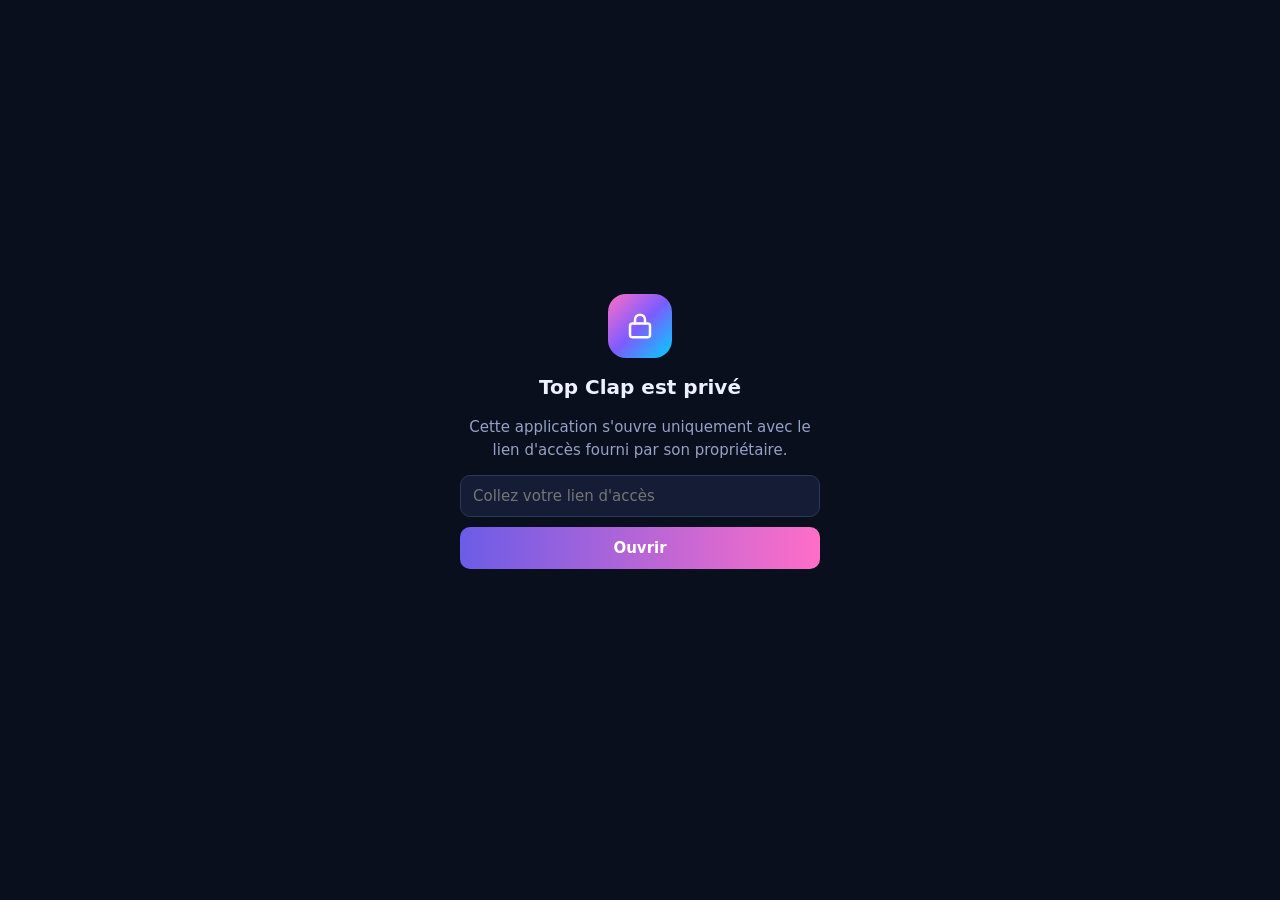
==== commit e0c3cd2e: "Site Top Clap (accès privé par lien) Co-Authored-By: Claude Opus 5.5 <noreply@anthropic.com> Claude-" ====
--- a/index.html
+++ b/index.html
@@ -2,3169 +2,57 @@
 <html lang="fr">
 <meta charset="utf-8">
 <meta name="viewport" content="width=device-width, initial-scale=1, viewport-fit=cover">
+<meta name="robots" content="noindex, nofollow, noarchive">
+<meta name="referrer" content="no-referrer">
 <meta http-equiv="Content-Security-Policy" content="default-src 'self'; script-src 'self' 'unsafe-inline' 'unsafe-eval' 'wasm-unsafe-eval' https://cdn.jsdelivr.net blob:; worker-src 'self' blob: https://cdn.jsdelivr.net; style-src 'self' 'unsafe-inline' https://fonts.googleapis.com; font-src https://fonts.gstatic.com data:; img-src 'self' data: blob:; media-src 'self' data: blob:; connect-src 'self' data: blob: https: wss: http://localhost:* http://127.0.0.1:*; object-src 'none'; base-uri 'none'; form-action 'none'">
-<meta name="referrer" content="no-referrer">
 <link rel="manifest" href="manifest.webmanifest">
-<!-- Top Clap — éditeur vidéo open source (MIT). Fichier généré par build.py depuis src/ -->
-<title>Top Clap</title>
-<meta name="description" content="Top Clap, éditeur vidéo open source : créez, montez et partagez des vidéos pour YouTube, Reels, TikTok et Facebook, avec automatisation et IA open source.">
 <meta name="theme-color" content="#0A0F1E">
 <link rel="icon" type="image/svg+xml" href="data:image/svg+xml,%3Csvg%20xmlns%3D%22http%3A//www.w3.org/2000/svg%22%20viewBox%3D%220%200%20128%20128%22%20role%3D%22img%22%20aria-label%3D%22Top%20Clap%22%3E%20%3Cdefs%3E%20%3ClinearGradient%20id%3D%22tc-g%22%20gradientUnits%3D%22userSpaceOnUse%22%20x1%3D%2212%22%20y1%3D%2218%22%20x2%3D%22116%22%20y2%3D%22118%22%3E%20%3Cstop%20offset%3D%220%22%20stop-color%3D%22%23FF6EC7%22/%3E%20%3Cstop%20offset%3D%22.5%22%20stop-color%3D%22%237C5CFF%22/%3E%20%3Cstop%20offset%3D%221%22%20stop-color%3D%22%2300D1FF%22/%3E%20%3C/linearGradient%3E%20%3CclipPath%20id%3D%22tc-k%22%3E%3Crect%20x%3D%2212%22%20y%3D%2220%22%20width%3D%22104%22%20height%3D%2223%22%20rx%3D%227%22/%3E%3C/clipPath%3E%20%3C/defs%3E%20%3Crect%20x%3D%2212%22%20y%3D%2249%22%20width%3D%22104%22%20height%3D%2269%22%20rx%3D%2218%22%20fill%3D%22url%28%23tc-g%29%22/%3E%20%3Cg%20transform%3D%22rotate%28-13%2012%2044%29%22%3E%20%3Crect%20x%3D%2212%22%20y%3D%2220%22%20width%3D%22104%22%20height%3D%2223%22%20rx%3D%227%22%20fill%3D%22url%28%23tc-g%29%22/%3E%20%3Cg%20clip-path%3D%22url%28%23tc-k%29%22%20fill%3D%22%23FFFFFF%22%3E%20%3Cpath%20d%3D%22M29%2020h15L31%2043H16z%22/%3E%3Cpath%20d%3D%22M58%2020h15L60%2043H45z%22/%3E%3Cpath%20d%3D%22M87%2020h15L89%2043H74z%22/%3E%20%3C/g%3E%20%3C/g%3E%20%3Cpath%20d%3D%22M55%2068L55%2098L81%2083Z%22%20fill%3D%22%23FFFFFF%22%20stroke%3D%22%23FFFFFF%22%20stroke-width%3D%2211%22%20stroke-linejoin%3D%22round%22/%3E%20%3C/svg%3E">
 <link rel="apple-touch-icon" href="data:image/svg+xml,%3Csvg%20xmlns%3D%22http%3A//www.w3.org/2000/svg%22%20viewBox%3D%220%200%20128%20128%22%20role%3D%22img%22%20aria-label%3D%22Top%20Clap%22%3E%20%3Cdefs%3E%20%3ClinearGradient%20id%3D%22tc-g%22%20gradientUnits%3D%22userSpaceOnUse%22%20x1%3D%2212%22%20y1%3D%2218%22%20x2%3D%22116%22%20y2%3D%22118%22%3E%20%3Cstop%20offset%3D%220%22%20stop-color%3D%22%23FF6EC7%22/%3E%20%3Cstop%20offset%3D%22.5%22%20stop-color%3D%22%237C5CFF%22/%3E%20%3Cstop%20offset%3D%221%22%20stop-color%3D%22%2300D1FF%22/%3E%20%3C/linearGradient%3E%20%3CclipPath%20id%3D%22tc-k%22%3E%3Crect%20x%3D%2212%22%20y%3D%2220%22%20width%3D%22104%22%20height%3D%2223%22%20rx%3D%227%22/%3E%3C/clipPath%3E%20%3C/defs%3E%20%3Crect%20x%3D%2212%22%20y%3D%2249%22%20width%3D%22104%22%20height%3D%2269%22%20rx%3D%2218%22%20fill%3D%22url%28%23tc-g%29%22/%3E%20%3Cg%20transform%3D%22rotate%28-13%2012%2044%29%22%3E%20%3Crect%20x%3D%2212%22%20y%3D%2220%22%20width%3D%22104%22%20height%3D%2223%22%20rx%3D%227%22%20fill%3D%22url%28%23tc-g%29%22/%3E%20%3Cg%20clip-path%3D%22url%28%23tc-k%29%22%20fill%3D%22%23FFFFFF%22%3E%20%3Cpath%20d%3D%22M29%2020h15L31%2043H16z%22/%3E%3Cpath%20d%3D%22M58%2020h15L60%2043H45z%22/%3E%3Cpath%20d%3D%22M87%2020h15L89%2043H74z%22/%3E%20%3C/g%3E%20%3C/g%3E%20%3Cpath%20d%3D%22M55%2068L55%2098L81%2083Z%22%20fill%3D%22%23FFFFFF%22%20stroke%3D%22%23FFFFFF%22%20stroke-width%3D%2211%22%20stroke-linejoin%3D%22round%22/%3E%20%3C/svg%3E">
+<title>Top Clap</title>
 <style>
-/* Top Clap — brand: night blue, violet → cyan → neon pink gradient. Layout: icon rail · panel · stage · inspector, timeline across the bottom. */
-@font-face{font-family:"Inter";src:url([data-uri]) format("woff2");font-weight:100 900;font-display:swap}
-@font-face{font-family:"Montserrat";src:url([data-uri]) format("woff2");font-weight:100 900;font-display:swap}
-:root{
-  padding-top:env(safe-area-inset-top,0px);padding-bottom:env(safe-area-inset-bottom,0px);
-  --bg:#0A0F1E; --panel:#0F1629; --panel2:#151D36; --raise:#1C2544; --line:#1E2846; --line2:#2A365A;
-  --fg:#EEF1FF; --muted:#95A1C6; --dim:#5D6A91;
-  --dusk:#8B7CFF; --dusk-hi:#A99BFF; --dusk-ink:#FFFFFF; --violet:#8B7CFF; --rose:#FF6EC7; --teal:#00E3A0; --slate:#00D1FF; --danger:#FF5D73;
-  --brand:#6C5CE7; --cyan:#00D1FF; --pink:#FF6EC7; --mint:#00FFA3; --night:#0F172A;
-  --grad:linear-gradient(90deg,#6C5CE7 0%,#A35CF0 55%,#FF6EC7 100%);
-  --grad-cool:linear-gradient(90deg,#8B7CFF,#00D1FF);
-  --c-main:#2A3A78; --c-ov:#4B3C96; --c-text:#6C5CE7; --c-shape:#A04C93; --c-audio:#0E6F66; --c-color:#3A3F6B;
-  --f-ui:"Inter",system-ui,-apple-system,"Segoe UI",sans-serif;
-  --f-disp:"Montserrat","Inter",system-ui,sans-serif;
-  --f-mono:ui-monospace,"SF Mono","Cascadia Mono",Menlo,Consolas,monospace;
-  --topH:52px; --railW:68px; --panelW:300px; --inspW:312px; --tlH:clamp(230px,34vh,380px);
-  color-scheme:dark;
-}
-html,body{height:100%}
-body{margin:0;background:var(--bg);color:var(--fg);font:13px/1.4 var(--f-ui);overflow:hidden;-webkit-font-smoothing:antialiased;-webkit-tap-highlight-color:transparent}
-*{box-sizing:border-box}
-button,input,select,textarea{font:inherit;color:inherit}
-button{cursor:pointer}
-:focus-visible{outline:2px solid var(--dusk);outline-offset:2px}
-svg.i{width:18px;height:18px;flex:none;fill:none;stroke:currentColor;stroke-width:1.8;stroke-linecap:round;stroke-linejoin:round}
-svg.i.f{fill:currentColor;stroke:none}
-::-webkit-scrollbar{width:10px;height:10px}::-webkit-scrollbar-thumb{background:var(--line2);border-radius:10px;border:2px solid transparent;background-clip:padding-box}::-webkit-scrollbar-track{background:transparent}
-
-#app{display:grid;height:100%;grid-template-columns:var(--railW) var(--panelW) minmax(0,1fr) var(--inspW);grid-template-rows:var(--topH) minmax(0,1fr) var(--tlH);grid-template-areas:"top top top top" "rail panel stage insp" "tl tl tl tl";padding-left:env(safe-area-inset-left,0px);padding-right:env(safe-area-inset-right,0px)}
-
-/* top bar */
-#top{grid-area:top;display:flex;align-items:center;gap:10px;padding:0 12px;border-bottom:1px solid var(--line);background:var(--panel);min-width:0}
-.logo{display:flex;align-items:center;gap:10px;white-space:nowrap}
-.logo-mark{width:34px;height:34px;flex:none;display:block}
-.logo-mark svg{width:100%;height:100%;display:block;filter:drop-shadow(0 4px 12px rgba(124,92,255,.35))}
-.wm{display:flex;flex-direction:column;gap:3px;line-height:1}
-.wm-t{font:800 19px/1 var(--f-disp);letter-spacing:-.02em;color:#fff}
-.wm-t i{font-style:normal;background:var(--grad-cool);-webkit-background-clip:text;background-clip:text;color:transparent}
-.wm small{font:600 7.5px var(--f-disp);letter-spacing:.42em;color:var(--muted)}
-#projName{background:transparent;border:1px solid transparent;border-radius:8px;padding:6px 8px;width:220px;min-width:0;color:var(--fg)}
-#projName:hover,#projName:focus{border-color:var(--line2);background:var(--panel2);outline:none}
-.sp{flex:1}
-.btn{display:inline-flex;align-items:center;justify-content:center;gap:7px;height:34px;padding:0 12px;border-radius:9px;border:1px solid var(--line2);background:var(--panel2);color:var(--fg);white-space:nowrap;font-weight:500}
-.btn:hover{background:var(--raise)}
-.btn.icon{width:34px;padding:0}
-.btn.ghost{background:transparent;border-color:transparent}
-.btn.ghost:hover{background:var(--panel2)}
-.btn.pri{background:var(--grad);border-color:transparent;color:#fff;font-weight:700;box-shadow:0 6px 20px rgba(163,92,240,.28)}
-.btn.pri:hover{filter:brightness(1.1)}
-.btn[disabled]{opacity:.4;pointer-events:none}
-.btn.on{border-color:var(--dusk);color:var(--dusk)}
-@media (min-width:1200px){.show-nd{display:none!important}}
-.sel{height:34px;border-radius:9px;border:1px solid var(--line2);background:var(--panel2);padding:0 8px}
-.menu{position:fixed;z-index:80;background:var(--panel2);border:1px solid var(--line2);border-radius:12px;padding:6px;min-width:220px;box-shadow:0 18px 50px rgba(0,0,0,.5)}
-.menu button{display:flex;width:100%;align-items:center;gap:10px;padding:9px 10px;border:0;background:none;border-radius:8px;text-align:left}
-.menu button:hover{background:var(--raise)}
-.menu hr{border:0;border-top:1px solid var(--line);margin:5px 2px}
-
-/* rail */
-#rail{grid-area:rail;display:flex;flex-direction:column;gap:2px;padding:8px 6px;border-right:1px solid var(--line);background:var(--panel);overflow-y:auto}
-#rail button{display:flex;flex-direction:column;align-items:center;gap:4px;padding:9px 2px;border:0;border-radius:10px;background:none;color:var(--muted);font-size:10.5px;font-weight:500;line-height:1.1}
-#rail button:hover{color:var(--fg);background:var(--panel2)}
-#rail button.act{color:var(--dusk);background:rgba(108,92,231,.1)}
-#rail button svg{width:20px;height:20px}
-#rail .rail-insp{display:none}
-
-/* panel */
-#panel{grid-area:panel;border-right:1px solid var(--line);background:var(--panel);display:flex;flex-direction:column;min-height:0;min-width:0}
-.sheet-h{display:flex;align-items:center;gap:8px;padding:12px 14px 8px;font:700 15px var(--f-disp)}
-.sheet-h .x{display:none}
-.sheet-b{overflow-y:auto;padding:4px 14px 18px;min-height:0;flex:1}
-.grp{font:600 10.5px var(--f-ui);letter-spacing:.09em;text-transform:uppercase;color:var(--muted);margin:16px 0 8px}
-.grp:first-child{margin-top:4px}
-.note{color:var(--muted);font-size:12px;line-height:1.5;margin:6px 0}
-.drop{border:1.5px dashed var(--line2);border-radius:12px;padding:16px;text-align:center;color:var(--muted);display:grid;gap:10px;justify-items:center}
-.drop.hot{border-color:var(--dusk);color:var(--fg)}
-.grid2{display:grid;grid-template-columns:repeat(2,minmax(0,1fr));gap:8px}
-.grid3{display:grid;grid-template-columns:repeat(3,minmax(0,1fr));gap:8px}
-.tile{position:relative;border:1px solid var(--line);background:var(--panel2);border-radius:10px;padding:0;overflow:hidden;text-align:left;display:flex;flex-direction:column;min-width:0}
-.tile:hover{border-color:var(--line2);background:var(--raise)}
-.tile.act{border-color:var(--dusk);box-shadow:0 0 0 1px var(--dusk)}
-.tile .th{aspect-ratio:16/9;width:100%;background:#0B0C11 center/cover no-repeat;display:block;max-width:100%}
-.tile canvas.th{display:block}
-.tile .tl{padding:6px 8px;font-size:11.5px;font-weight:500;white-space:nowrap;overflow:hidden;text-overflow:ellipsis}
-.tile .tl small{display:block;color:var(--muted);font-weight:400;font-size:10.5px}
-.tile .badge{position:absolute;top:5px;left:5px;background:rgba(10,11,16,.75);border-radius:5px;padding:1px 6px;font:600 10px var(--f-mono)}
-.tile .rm{position:absolute;top:4px;right:4px;width:22px;height:22px;border-radius:6px;border:0;background:rgba(10,11,16,.7);display:none;align-items:center;justify-content:center;padding:0}
-.tile:hover .rm{display:flex}
-.tile .rm svg{width:13px;height:13px}
-.fxi{display:flex;align-items:center;gap:10px;padding:10px;border:1px solid var(--line);background:var(--panel2);border-radius:10px;text-align:left;min-width:0}
-.fxi:hover{background:var(--raise);border-color:var(--line2)}
-.fxi.act{border-color:var(--dusk)}
-.fxi .ico{width:34px;height:34px;border-radius:8px;display:grid;place-items:center;flex:none;background:var(--raise);color:var(--dusk)}
-.fxi b{display:block;font-weight:600;font-size:12px}
-.fxi span{display:block;color:var(--muted);font-size:10.5px;line-height:1.3}
-.fxi > div{min-width:0}
-.font-btn{padding:10px 8px;border:1px solid var(--line);background:var(--panel2);border-radius:9px;font-size:17px;white-space:nowrap;overflow:hidden;text-overflow:ellipsis;text-align:center}
-.font-btn:hover{border-color:var(--line2);background:var(--raise)}
-.font-btn.act{border-color:var(--dusk);color:var(--dusk)}
-.tpl{border:1px solid var(--line);border-radius:10px;padding:0;overflow:hidden;background:var(--panel2);text-align:left}
-.tpl:hover{border-color:var(--line2)}
-.tpl .pv{height:74px;display:grid;place-items:center;background:linear-gradient(160deg,#3B4C6E,#6F5675 60%,#C9876A);padding:8px;overflow:hidden;text-align:center;line-height:1.05}
-.tpl .tl{padding:6px 8px;font-size:11.5px;color:var(--muted)}
-.wide{width:100%}
-.immo-card{display:grid;grid-template-columns:96px minmax(0,1fr);gap:10px;align-items:center;padding:8px;border:1px solid var(--line);border-radius:12px;background:var(--panel2);text-align:left}
-.immo-card:hover{border-color:var(--line2);background:var(--raise)}
-.immo-card img,.immo-card canvas{width:96px;aspect-ratio:16/9;border-radius:7px;display:block;background:#0B0C11;object-fit:cover;max-width:100%}
-.immo-card b{display:block;font-size:12.5px}
-.immo-card span{display:block;color:var(--muted);font-size:11px;line-height:1.35;margin-top:2px}
-.stack{display:grid;gap:8px}
-.hero-card{border-radius:14px;padding:14px;background:linear-gradient(135deg,rgba(108,92,231,.22),rgba(0,209,255,.10) 60%,rgba(255,110,199,.14));border:1px solid rgba(139,124,255,.45);display:grid;gap:8px}
-.hero-card b{font:700 14px var(--f-disp)}
-
-/* stage */
-#stage{grid-area:stage;display:flex;flex-direction:column;min-width:0;min-height:0;background:radial-gradient(120% 90% at 50% 20%,#18204A 0%,#0C1226 55%,#090D1A 100%)}
-#stageBox{flex:1;min-height:0;display:flex;align-items:center;justify-content:center;padding:14px;position:relative}
-#viewport{position:relative;box-shadow:0 20px 60px rgba(0,0,0,.55);background:#000;touch-action:none}
-#cv{display:block;width:100%;height:100%}
-#selBox{position:absolute;border:1.5px solid var(--dusk);pointer-events:none;transform-origin:center center;display:none}
-#selBox .hd{position:absolute;width:14px;height:14px;border-radius:50%;background:var(--dusk);border:2px solid #fff;pointer-events:auto;touch-action:none}
-#selBox .hd.sc{right:-8px;bottom:-8px;cursor:nwse-resize}
-#selBox .hd.ro{left:50%;top:-30px;margin-left:-7px;cursor:grab}
-#selBox .hd.ro::after{content:"";position:absolute;left:4px;top:12px;width:1.5px;height:16px;background:var(--dusk)}
-#transport{display:flex;align-items:center;gap:6px;padding:6px 12px 10px;justify-content:center;flex-wrap:wrap}
-.tc{font:500 12.5px var(--f-mono);font-variant-numeric:tabular-nums;color:var(--muted);min-width:132px}
-.tc b{color:var(--fg);font-weight:600}
-#playBtn{width:46px;height:46px;border-radius:50%;background:var(--grad);color:#fff;border:0;box-shadow:0 6px 22px rgba(163,92,240,.4)}
-#playBtn:hover{filter:brightness(1.1)}
-.tr-right{min-width:132px;display:flex;justify-content:flex-end;gap:4px}
-
-/* inspector */
-#insp{grid-area:insp;border-left:1px solid var(--line);background:var(--panel);display:flex;flex-direction:column;min-height:0;min-width:0}
-details.sec{border-top:1px solid var(--line);padding:2px 0}
-details.sec:first-of-type{border-top:0}
-details.sec>summary{list-style:none;display:flex;align-items:center;justify-content:space-between;padding:10px 0;font-weight:600;font-size:12.5px;cursor:pointer}
-details.sec>summary::-webkit-details-marker{display:none}
-details.sec>summary::after{content:"";width:7px;height:7px;border-right:1.6px solid var(--muted);border-bottom:1.6px solid var(--muted);transform:rotate(45deg);margin-right:4px;transition:transform .15s}
-details.sec[open]>summary::after{transform:rotate(-135deg)}
-.row{display:grid;grid-template-columns:96px minmax(0,1fr) 46px;align-items:center;gap:8px;margin:7px 0}
-.row label{color:var(--muted);font-size:11.5px}
-.row output{font:500 11px var(--f-mono);font-variant-numeric:tabular-nums;color:var(--fg);text-align:right}
-.row.r2{grid-template-columns:96px minmax(0,1fr)}
-.row input[type=range]{width:100%;accent-color:var(--dusk)}
-.row input[type=color]{width:100%;height:28px;border:1px solid var(--line2);border-radius:7px;background:var(--panel2);padding:2px}
-.row select,.row input[type=text],.row input[type=number]{width:100%;height:30px;border:1px solid var(--line2);border-radius:7px;background:var(--panel2);padding:0 8px;min-width:0}
-textarea.ta,input.ta,select.ta{width:100%;color:var(--fg);font:inherit;outline-offset:2px}
-input.ta,select.ta{height:36px;border:1px solid var(--line2);border-radius:9px;background:var(--panel2);padding:0 10px;margin:4px 0 6px}
-textarea.ta{width:100%;min-height:72px;border:1px solid var(--line2);border-radius:9px;background:var(--panel2);padding:8px 10px;resize:vertical;margin:4px 0 6px}
-.tg{display:inline-flex;align-items:center;gap:8px;cursor:pointer}
-.tg input{accent-color:var(--dusk);width:16px;height:16px}
-.insp-head{display:flex;align-items:center;gap:8px;padding:12px 14px 6px}
-.kind{font:600 10px var(--f-mono);letter-spacing:.06em;text-transform:uppercase;padding:3px 7px;border-radius:5px;background:var(--raise);color:var(--dusk);flex:none}
-.insp-head input{flex:1;min-width:0;background:transparent;border:1px solid transparent;border-radius:7px;padding:5px 6px;font-weight:600}
-.insp-head input:hover,.insp-head input:focus{border-color:var(--line2);outline:none;background:var(--panel2)}
-.chip-row{display:flex;flex-wrap:wrap;gap:6px;margin:6px 0}
-.fx-applied{display:grid;grid-template-columns:minmax(0,1fr) 92px 26px;gap:8px;align-items:center;margin:6px 0}
-.fx-applied span{font-size:12px;white-space:nowrap;overflow:hidden;text-overflow:ellipsis}
-.fx-applied input{accent-color:var(--dusk);width:100%}
-.mini{width:26px;height:26px;border-radius:7px;border:1px solid var(--line2);background:var(--panel2);display:grid;place-items:center;padding:0}
-.mini svg{width:13px;height:13px}
-.kbd{display:grid;grid-template-columns:auto 1fr;gap:6px 12px;font-size:12px;color:var(--muted)}
-.kbd kbd{font:500 11px var(--f-mono);background:var(--raise);border:1px solid var(--line2);border-bottom-width:2px;border-radius:5px;padding:1px 6px;color:var(--fg);justify-self:start}
-
-/* timeline */
-#tl{grid-area:tl;display:flex;flex-direction:column;border-top:1px solid var(--line);background:var(--panel);min-height:0;min-width:0}
-#tlBar{display:flex;align-items:center;gap:4px;padding:6px 10px;border-bottom:1px solid var(--line);overflow-x:auto;scrollbar-width:none}
-#tlBar::-webkit-scrollbar{display:none}
-#tlBar .div{width:1px;height:22px;background:var(--line2);margin:0 4px;flex:none}
-#tlBar input[type=range]{width:110px;accent-color:var(--dusk)}
-#tlScroll{flex:1;overflow:auto;position:relative;min-height:0;overscroll-behavior:contain}
-#tlGrid{display:flex;min-width:100%;position:relative}
-.tl-heads{position:sticky;left:0;z-index:6;background:var(--panel);border-right:1px solid var(--line);flex:none;width:96px}
-.tl-corner{position:sticky;top:0;height:26px;background:var(--panel);border-bottom:1px solid var(--line);z-index:7}
-.tl-head{display:flex;align-items:center;gap:2px;padding:0 4px 0 8px;border-bottom:1px solid var(--line);font-size:11px;color:var(--muted);overflow:hidden}
-.tl-head span{flex:1;white-space:nowrap;overflow:hidden;text-overflow:ellipsis}
-.tl-head button{width:22px;height:22px;border:0;background:none;color:var(--dim);border-radius:5px;display:grid;place-items:center;padding:0;flex:none}
-.tl-head button:hover{color:var(--fg);background:var(--panel2)}
-.tl-head button.off{color:var(--danger)}
-.tl-head button svg{width:14px;height:14px}
-#tlBody{position:relative;flex:none}
-#tlRuler{position:sticky;top:0;height:26px;background:var(--panel);border-bottom:1px solid var(--line);z-index:4;cursor:ew-resize;touch-action:none}
-.tick{position:absolute;top:0;bottom:0;border-left:1px solid var(--line2);font:500 10px var(--f-mono);color:var(--dim);padding:5px 0 0 4px;white-space:nowrap}
-.tick.mi{top:18px;border-color:var(--line)}
-.lane{position:relative;border-bottom:1px solid var(--line);background:repeating-linear-gradient(90deg,transparent 0 59px,rgba(255,255,255,.012) 59px 60px)}
-.lane.drop-hot{background-color:rgba(108,92,231,.06)}
-.clip{position:absolute;top:4px;bottom:4px;border-radius:7px;overflow:hidden;cursor:grab;touch-action:none;background-color:var(--c-main);background-repeat:repeat-x;background-size:auto 100%;box-shadow:inset 0 0 0 1px rgba(255,255,255,.08);user-select:none;-webkit-user-select:none}
-.clip.k-text{background-color:var(--c-text)} .clip.k-shape{background-color:var(--c-shape)} .clip.k-audio{background-color:var(--c-audio);background-repeat:no-repeat} .clip.k-color{background-color:var(--c-color)}
-.lane[data-kind=overlay] .clip.k-video,.lane[data-kind=overlay] .clip.k-image,.lane[data-kind=overlay] .clip.k-scene{background-color:var(--c-ov)}
-.clip::before{content:"";position:absolute;inset:0;background:linear-gradient(180deg,rgba(10,12,18,.0) 30%,rgba(10,12,18,.55))}
-.clip.sel{box-shadow:inset 0 0 0 2px var(--dusk),0 0 0 1px rgba(0,0,0,.4)}
-.clip .cn{position:absolute;left:8px;right:8px;bottom:3px;font-size:10.5px;font-weight:600;white-space:nowrap;overflow:hidden;text-overflow:ellipsis;text-shadow:0 1px 2px rgba(0,0,0,.7);pointer-events:none}
-.clip .cb{position:absolute;left:6px;top:4px;display:flex;gap:3px;pointer-events:none}
-.clip .cb i{font:600 9px var(--f-mono);font-style:normal;background:rgba(10,11,16,.7);padding:1px 4px;border-radius:4px;color:var(--dusk-hi)}
-.clip .h{position:absolute;top:0;bottom:0;width:10px;cursor:ew-resize;z-index:2;display:none}
-.clip.sel .h{display:block;background:var(--dusk)}
-.clip .h::after{content:"";position:absolute;left:4px;top:35%;bottom:35%;width:2px;border-radius:2px;background:var(--dusk-ink)}
-.clip .h-l{left:0}.clip .h-r{right:0}
-.junc{position:absolute;top:50%;width:22px;height:22px;margin:-11px 0 0 -11px;border-radius:6px;border:1.5px solid var(--line2);background:var(--bg);z-index:3;display:grid;place-items:center;padding:0;color:var(--muted)}
-.junc.on{border-color:var(--dusk);color:var(--dusk);background:#1E1A3F}
-.junc svg{width:12px;height:12px}
-#tlPh{position:absolute;top:0;bottom:0;width:0;z-index:5;pointer-events:none}
-#tlPh::before{content:"";position:absolute;top:0;bottom:0;left:-1px;width:2px;background:var(--cyan);box-shadow:0 0 8px rgba(0,209,255,.6)}
-#tlPh .knob{position:absolute;top:2px;left:-7px;width:14px;height:18px;background:var(--cyan);clip-path:polygon(0 0,100% 0,100% 60%,50% 100%,0 60%)}
-.tl-empty{position:absolute;left:12px;top:50%;transform:translateY(-50%);color:var(--dim);font-size:11px;pointer-events:none;white-space:nowrap}
-
-/* modal & toast */
-.modal-bg{position:fixed;inset:0;background:rgba(5,6,10,.66);z-index:90;display:grid;place-items:center;padding:16px}
-.modal{width:min(560px,100%);max-height:92%;overflow:auto;background:var(--panel);border:1px solid var(--line2);border-radius:16px;padding:20px;box-shadow:0 30px 80px rgba(0,0,0,.6)}
-.modal h3{margin:0 0 4px;font:800 20px var(--f-disp)}
-.modal .row{grid-template-columns:120px minmax(0,1fr)}
-.modal video{width:100%;border-radius:10px;background:#000;margin:10px 0;max-height:46vh}
-.prog{height:8px;background:var(--panel2);border-radius:8px;overflow:hidden;margin:12px 0 6px}
-.prog i{display:block;height:100%;width:0;background:linear-gradient(90deg,var(--violet),var(--dusk));transition:width .2s}
-.mrow{display:flex;gap:8px;flex-wrap:wrap;justify-content:flex-end;margin-top:14px}
-#toasts{position:fixed;left:50%;transform:translateX(-50%);bottom:calc(24px + env(safe-area-inset-bottom,0px));z-index:100;display:grid;gap:8px;justify-items:center;pointer-events:none}
-.toast{background:var(--fg);color:#0A0F1E;font-weight:600;padding:9px 16px;border-radius:999px;box-shadow:0 10px 30px rgba(0,0,0,.4);animation:tin .2s ease-out;max-width:90vw;text-align:center}
-@keyframes tin{from{opacity:0;transform:translateY(8px)}}
-.sheet-shade{display:none}
-
-/* tablet */
-@media (max-width:1199px){
-  #app{grid-template-columns:var(--railW) 280px minmax(0,1fr);grid-template-areas:"top top top" "rail panel stage" "tl tl tl"}
-  #rail .rail-insp{display:flex}
-  #insp{position:fixed;top:var(--topH);right:0;bottom:0;width:min(340px,92vw);z-index:40;transform:translateX(105%);transition:transform .22s ease;box-shadow:-20px 0 50px rgba(0,0,0,.45)}
-  #insp.open{transform:none}
-  #insp .sheet-h .x{display:inline-flex}
-  #projName{width:150px}
-}
-/* phone */
-@media (max-width:759px){
-  :root{--topH:50px;--tlH:auto}
-  #app{grid-template-columns:minmax(0,1fr);grid-template-rows:var(--topH) auto minmax(0,1fr) calc(62px + env(safe-area-inset-bottom,0px));grid-template-areas:"top" "stage" "tl" "rail"}
-  #top{gap:6px;padding:0 10px}
-  .logo small,#projName,.hide-m{display:none}
-  #rail{flex-direction:row;border-right:0;border-top:1px solid var(--line);padding:4px 6px calc(4px + env(safe-area-inset-bottom,0px));overflow-x:auto;overflow-y:hidden;gap:0;scrollbar-width:none}
-  #rail::-webkit-scrollbar{display:none}
-  #rail button{min-width:62px;flex:none}
-  #panel,#insp{position:fixed;left:0;right:0;top:auto;bottom:calc(62px + env(safe-area-inset-bottom,0px));width:auto;max-height:62%;z-index:40;border:1px solid var(--line2);border-bottom:0;border-radius:18px 18px 0 0;transform:translateY(calc(100% + 90px));transition:transform .24s ease;box-shadow:0 -20px 50px rgba(0,0,0,.5)}
-  #panel.open,#insp.open{transform:none}
-  .sheet-h .x{display:inline-flex}
-  .sheet-h::before{content:"";position:absolute;left:50%;top:6px;width:38px;height:4px;margin-left:-19px;border-radius:4px;background:var(--line2)}
-  .sheet-h{position:relative;padding-top:16px}
-  #stage{height:auto}
-  #stageBox{height:min(40vh,56vw + 40px);flex:none;padding:10px}
-  #transport{padding:2px 8px 6px}
-  .tc,.tr-right{min-width:0}
-  .tl-heads{width:58px}
-  .tl-head span{display:none}
-  #tlBar input[type=range]{width:80px}
-  .logo>span:last-child{display:none}
-  #aspectSel{max-width:92px;padding:0 4px}
-  #toStart,#toEnd{display:none}
-  #transport{flex-wrap:nowrap;gap:2px}
-  .tc{font-size:11px}
-}
-@media (prefers-reduced-motion:reduce){*{transition:none!important;animation:none!important}}
-
-/* ===== v2 additions ===== */
-#guides{position:absolute;inset:0;pointer-events:none;z-index:2}
-#guides .gd-v{position:absolute;top:0;bottom:0;width:0;border-left:1px dashed rgba(255,255,255,.45)}
-#guides .gd-h{position:absolute;left:0;right:0;height:0;border-top:1px dashed rgba(255,255,255,.45)}
-#guides .gd-z{position:absolute;background:rgba(226,126,146,.22);border:1px dashed rgba(226,126,146,.8);color:#fff;font:600 10px var(--f-ui);display:flex;align-items:center;justify-content:center;text-align:center;padding:4px}
-#guides .gd-s{position:absolute;border:1px dashed rgba(108,92,231,.8)}
-#scopes{position:absolute;right:16px;top:16px;z-index:5;background:rgba(17,19,26,.92);border:1px solid var(--line2);border-radius:12px;padding:8px;box-shadow:0 10px 30px rgba(0,0,0,.5);max-width:calc(100% - 32px)}
-#scopes .sc-h{display:flex;gap:6px;align-items:center;margin-bottom:6px}
-#scopes select{flex:1;height:26px;border-radius:6px;border:1px solid var(--line2);background:var(--panel2);font-size:11.5px}
-#scopes canvas{display:block;width:300px;max-width:100%;height:auto;border-radius:6px}
-.row.kfrow{grid-template-columns:96px minmax(0,1fr) 42px 24px}
-.kfb{width:24px;height:24px;border-radius:6px;border:1px solid transparent;background:none;color:var(--dim);display:grid;place-items:center;padding:0}
-.kfb svg{width:13px;height:13px}
-.kfb.has{color:var(--muted)}
-.kfb.on{color:var(--dusk)}
-.kfb.on svg{fill:currentColor}
-.kf-nav{align-items:center;justify-content:space-between}
-.kf-nav .btn{height:28px;padding:0 8px}
-.clip .kfd{position:absolute;bottom:2px;width:7px;height:7px;margin-left:-3.5px;background:var(--dusk);transform:rotate(45deg);border-radius:1px;pointer-events:none;z-index:1}
-.mk{position:absolute;top:2px;width:10px;height:14px;margin-left:-5px;border:0;padding:0;background:var(--mc,#6C5CE7);clip-path:polygon(0 0,100% 0,100% 65%,50% 100%,0 65%);cursor:pointer;z-index:2}
-.wheels{display:grid;grid-template-columns:repeat(3,minmax(0,1fr));gap:6px;margin:6px 0}
-.wheel{display:grid;justify-items:center;gap:4px;min-width:0}
-.wheel canvas{width:100%;max-width:104px;aspect-ratio:1;touch-action:none;cursor:crosshair}
-.wheel span{font-size:10.5px;color:var(--muted)}
-.wheel input{width:100%;accent-color:var(--dusk)}
-.pip{display:grid;grid-template-columns:repeat(3,minmax(0,1fr));gap:6px;margin:8px 0}
-.pip .btn{height:30px;padding:0 6px;font-size:12px}
-.chip{border:1px solid var(--line2);border-radius:999px;padding:5px 10px;background:var(--panel2);font-size:12px}
-.chip:has(input:checked){border-color:var(--dusk);color:var(--dusk-hi)}
-.chip input{width:14px;height:14px}
-.wz-goals .wz-card{display:grid;gap:3px;border:1px solid var(--line);background:var(--panel2);border-radius:12px;padding:10px;cursor:pointer;position:relative}
-.wz-card input{position:absolute;opacity:0;pointer-events:none}
-.wz-card:has(input:checked){border-color:var(--dusk);box-shadow:0 0 0 1px var(--dusk)}
-.wz-card b{font-size:12.5px}.wz-card span{font-size:11px;color:var(--muted);line-height:1.35}
-.wz-form{display:grid;grid-template-columns:repeat(2,minmax(0,1fr));gap:8px 10px}
-.wz-form label{display:grid;gap:3px;font-size:11px;color:var(--muted);min-width:0}
-.wz-form input{height:32px;border:1px solid var(--line2);border-radius:7px;background:var(--panel2);padding:0 8px;color:var(--fg);min-width:0;width:100%}
-.wz-form input[type=color]{padding:2px}
-.modal{width:min(640px,100%)}
-.model{display:flex;gap:10px;align-items:flex-start;justify-content:space-between;padding:10px;border:1px solid var(--line);border-radius:10px;background:var(--panel2);text-decoration:none;color:var(--fg)}
-.model:hover{border-color:var(--line2)}
-.model>div{min-width:0}
-.model b{display:block;font-size:12px}.model span{display:block;font-size:11px;color:var(--muted)}.model small{display:block;font:500 10px var(--f-mono);color:var(--dim);margin-top:3px;overflow-wrap:anywhere}
-.where{font:600 9.5px var(--f-mono);font-style:normal;text-transform:uppercase;letter-spacing:.05em;padding:2px 6px;border-radius:5px;white-space:nowrap;flex:none;margin-left:auto}
-.where.nav{background:rgba(0,227,160,.13);color:var(--teal)}.where.auto{background:rgba(255,110,199,.14);color:var(--pink)}.where.srv{background:rgba(157,141,244,.15);color:var(--violet)}
-.fxi .where{align-self:flex-start}
-.fxi.dis{opacity:.55}
-.ai-pill{position:fixed;left:50%;transform:translateX(-50%);top:calc(60px + env(safe-area-inset-top,0px));z-index:95;background:var(--violet);color:#14121F;font-weight:700;padding:7px 14px;border-radius:999px;box-shadow:0 10px 30px rgba(0,0,0,.4)}
-.ex-row{display:flex;gap:10px;align-items:center;padding:8px 0;border-bottom:1px solid var(--line);flex-wrap:wrap}
-.ex-row b{flex:1;min-width:140px}.ex-row span{color:var(--muted);font-size:12px}
-.linkb{border:0;background:none;color:var(--dusk);padding:0;font:600 11px var(--f-mono)}
-code{font:500 11px var(--f-mono);background:var(--raise);padding:1px 5px;border-radius:4px}
-@media (max-width:759px){.wz-form{grid-template-columns:minmax(0,1fr)}#scopes{right:8px;top:8px}#scopes canvas{width:220px}.wheels{gap:2px}}
-
-/* ===== start screen ===== */
-#start{position:fixed;inset:0;z-index:85;overflow:auto;background:radial-gradient(70% 60% at 85% 0%,rgba(255,110,199,.28),transparent 60%),radial-gradient(60% 60% at 0% 100%,rgba(0,209,255,.18),transparent 60%),radial-gradient(90% 90% at 50% 40%,#161C4E,#0A0F1E 75%);padding:calc(28px + env(safe-area-inset-top,0px)) max(16px,env(safe-area-inset-right,0px)) calc(28px + env(safe-area-inset-bottom,0px)) max(16px,env(safe-area-inset-left,0px))}
-.st-in{max-width:980px;margin:0 auto;display:grid;gap:22px}
-.st-hero{display:flex;align-items:center;gap:22px;flex-wrap:wrap}
-.st-logo{width:104px;height:104px;flex:none}.st-logo svg{width:100%;height:100%;filter:drop-shadow(0 10px 30px rgba(124,92,255,.45))}
-.st-wm{font:800 clamp(44px,8vw,72px)/.95 var(--f-disp);letter-spacing:-.035em;color:#fff}.st-wm i{font-style:normal;background:var(--grad-cool);-webkit-background-clip:text;background-clip:text;color:transparent}
-.st-sub{font:600 13px var(--f-disp);letter-spacing:.5em;color:#C9D2F0;margin-top:8px}
-.st-tag{margin:10px 0 0;color:var(--muted);font-size:14px}
-.st-cta{display:flex;gap:10px;flex-wrap:wrap}
-.st-go{height:52px;padding:0 30px;font-size:16px;border-radius:14px}.st-go svg{width:18px;height:18px}
-.st-cta .btn:not(.st-go){height:52px;border-radius:14px}
-.st-grid{display:grid;grid-template-columns:repeat(5,minmax(0,1fr));gap:12px}
-.st-card{display:grid;gap:6px;justify-items:start;text-align:left;padding:16px;border-radius:16px;border:1px solid rgba(255,255,255,.08);background:rgba(15,22,41,.72);backdrop-filter:blur(6px)}
-.st-card:hover{border-color:rgba(139,124,255,.6);background:rgba(28,37,68,.85)}
-.st-card svg{width:24px;height:24px;color:var(--dusk-hi)}.st-card b{font:700 14px var(--f-disp)}.st-card span{font-size:12px;color:var(--muted);line-height:1.4}
-.st-h{font:700 16px var(--f-disp);display:flex;gap:8px;align-items:baseline}.st-h small{font:600 12px var(--f-ui);color:var(--muted)}
-.st-projects{display:grid;grid-template-columns:repeat(auto-fill,minmax(200px,1fr));gap:12px}
-.st-p{position:relative;border:1px solid rgba(255,255,255,.08);border-radius:14px;background:rgba(15,22,41,.72);overflow:hidden}
-.st-p.cur{border-color:var(--dusk)}
-.st-open{display:grid;gap:3px;width:100%;padding:0 0 10px;border:0;background:none;text-align:left}
-.st-open b{padding:8px 12px 0;font-size:13px;white-space:nowrap;overflow:hidden;text-overflow:ellipsis}.st-open>span:last-child{padding:0 12px;font-size:11px;color:var(--muted)}
-.st-th{display:block;aspect-ratio:16/9;background:#0B1020 center/cover no-repeat;max-width:100%}
-.st-act{position:absolute;top:6px;right:6px;display:flex;gap:4px}
-.st-show{color:var(--muted);font-size:12px}
-@media (max-width:759px){.st-grid{grid-template-columns:repeat(2,minmax(0,1fr))}.st-grid .st-card:last-child{grid-column:1/-1}.st-logo{width:72px;height:72px}}
-@media (min-width:760px) and (max-width:1099px){.st-grid{grid-template-columns:repeat(6,minmax(0,1fr))}.st-grid .st-card{grid-column:span 2}.st-grid .st-card:nth-child(n+4){grid-column:span 3}}
-/* ===== check ===== */
-.ck-score{display:flex;align-items:baseline;gap:6px;flex-wrap:wrap;margin:6px 0 10px}.ck-score b{font:800 40px var(--f-disp)}.ck-score span{color:var(--muted)}.ck-score .prog{flex-basis:100%;margin:4px 0 0}
-.ck-list{display:grid;gap:8px}
-.ck{display:grid;grid-template-columns:28px minmax(0,1fr) auto;gap:10px;align-items:center;padding:10px;border-radius:10px;background:var(--panel2);border:1px solid var(--line)}
-.ck b{display:block;font-size:13px}.ck span{display:block;font-size:12px;color:var(--muted);line-height:1.4}
-.ck-i{width:28px;height:28px;border-radius:8px;display:grid;place-items:center}.ck-i svg{width:15px;height:15px}
-.ck.ok .ck-i{background:rgba(0,227,160,.14);color:var(--teal)}.ck.warn .ck-i{background:rgba(255,184,77,.15);color:#FFB84D}.ck.err .ck-i{background:rgba(255,93,115,.15);color:var(--danger)}.ck.info .ck-i{background:rgba(139,124,255,.15);color:var(--dusk-hi)}
-.ck .btn{height:30px;font-size:12px}
-@media (max-width:759px){.ck{grid-template-columns:28px minmax(0,1fr)}.ck .btn{grid-column:2}}
-.emo{display:grid;grid-template-columns:repeat(6,minmax(0,1fr));gap:6px}
-.emo button{font-size:22px;height:42px;border:1px solid var(--line);background:var(--panel2);border-radius:9px;padding:0}
-.emo button:hover{background:var(--raise);border-color:var(--line2)}
-.tips-tabs .btn{height:30px;font-size:12px}
-.tips-body{display:grid;gap:10px;margin-top:8px}
-.tip{display:grid;gap:3px;padding:10px 12px;border:1px solid var(--line);border-radius:10px;background:var(--panel2)}
-.tip b{font-size:13px}.tip span{color:var(--muted);font-size:12.5px;line-height:1.5}
-.rec-wrap{position:relative;border-radius:12px;overflow:hidden;background:#000;aspect-ratio:16/9;max-width:100%;margin:8px 0}
-.rec-wrap video{width:100%;height:100%;object-fit:contain;display:block}
-.prompter{position:absolute;inset:0 8% auto;top:0;height:42%;overflow:hidden;background:linear-gradient(rgba(0,0,0,.65),rgba(0,0,0,.35));padding:12px;pointer-events:none}
-.prompter div{font:700 20px/1.45 var(--f-ui);color:#fff;text-align:center;white-space:pre-wrap;padding-top:60px}
-.rec-dot{position:absolute;left:10px;bottom:10px;background:#E5233B;color:#fff;font:700 12px var(--f-ui);padding:4px 9px;border-radius:999px}
+:root{color-scheme:dark}
+html,body{height:100%;margin:0}
+body{background:#0A0F1E;color:#EEF1FF;font:15px/1.5 system-ui,-apple-system,"Segoe UI",sans-serif;display:grid;place-items:center;padding:24px;box-sizing:border-box}
+.box{max-width:360px;text-align:center;display:grid;gap:14px;justify-items:center}
+.lock{width:64px;height:64px;border-radius:18px;display:grid;place-items:center;background:linear-gradient(135deg,#FF6EC7,#7C5CFF 50%,#00D1FF)}
+h1{font-size:20px;margin:0}
+p{margin:0;color:#95A1C6}
+input{width:100%;box-sizing:border-box;height:42px;border-radius:10px;border:1px solid #2A365A;background:#151D36;color:#EEF1FF;padding:0 12px;font:inherit}
+button{height:42px;border:0;border-radius:10px;padding:0 18px;font:600 15px system-ui,sans-serif;color:#fff;background:linear-gradient(90deg,#6C5CE7,#FF6EC7);cursor:pointer}
+.err{color:#FF8FA0;min-height:1.5em}
 </style>
-
-<div id="app">
-  <header id="top">
-    <div class="logo" aria-label="Top Clap, éditeur vidéo"><span class="logo-mark" id="logoMark" aria-hidden="true"></span><span class="wm"><span class="wm-t">Top <i>Clap</i></span><small>ÉDITEUR VIDÉO</small></span></div>
-    <input id="projName" aria-label="Nom du projet" value="Villa Les Oliviers">
-    <div class="sp"></div>
-    <button class="btn icon ghost" id="undoBtn" title="Annuler (Ctrl+Z)" aria-label="Annuler"></button>
-    <button class="btn icon ghost" id="redoBtn" title="Rétablir (Ctrl+Maj+Z)" aria-label="Rétablir"></button>
-    <select class="sel" id="aspectSel" aria-label="Format" title="Format de la vidéo">
-      <option value="16:9">16:9 YouTube</option><option value="9:16">9:16 Reels</option><option value="1:1">1:1 Carré</option><option value="4:5">4:5 Post</option>
-    </select>
-    <button class="btn hide-m" id="autoBtn" title="Créer un montage automatique"></button>
-    <button class="btn icon ghost" id="menuBtn" aria-label="Menu projet" title="Projet"></button>
-    <button class="btn pri" id="exportBtn"></button>
-  </header>
-
-  <nav id="rail" aria-label="Outils"></nav>
-
-  <aside id="panel">
-    <div class="sheet-h"><span id="panelTitle">Médias</span><span class="sp"></span><button class="btn icon ghost x" data-close="panel" aria-label="Fermer"></button></div>
-    <div class="sheet-b" id="panelBody"></div>
-  </aside>
-
-  <main id="stage">
-    <div id="stageBox">
-      <div id="viewport">
-        <canvas id="cv" width="960" height="540"></canvas>
-        <div id="selBox"><div class="hd sc" data-h="sc"></div><div class="hd ro" data-h="ro"></div></div>
-      </div>
-    </div>
-    <div id="transport">
-      <div class="tc" id="tc"><b>00:00.00</b> / 00:00.00</div>
-      <button class="btn icon ghost" id="toStart" aria-label="Début"></button>
-      <button class="btn icon ghost" id="stepB" aria-label="Image précédente"></button>
-      <button id="playBtn" aria-label="Lecture"></button>
-      <button class="btn icon ghost" id="stepF" aria-label="Image suivante"></button>
-      <button class="btn icon ghost" id="toEnd" aria-label="Fin"></button>
-      <div class="tr-right">
-        <button class="btn icon ghost" id="guideBtn" title="Repères : zones sûres réseaux, tiers" aria-label="Repères"></button>
-        <button class="btn icon ghost" id="scopeBtn" title="Scopes : forme d'onde, histogramme, vecteurscope" aria-label="Scopes"></button>
-        <button class="btn icon ghost" id="loopBtn" title="Lecture en boucle" aria-label="Boucle"></button>
-        <button class="btn icon ghost" id="fsBtn" title="Plein écran" aria-label="Plein écran"></button>
-      </div>
-    </div>
-  </main>
-
-  <aside id="insp">
-    <div class="sheet-h"><span>Réglages</span><span class="sp"></span><button class="btn icon ghost x" data-close="insp" aria-label="Fermer"></button></div>
-    <div class="sheet-b" id="inspBody" style="padding-top:0"></div>
-  </aside>
-
-  <section id="tl">
-    <div id="tlBar"></div>
-    <div id="tlScroll"><div id="tlGrid"><div class="tl-heads" id="tlHeads"></div><div id="tlBody"></div></div></div>
-  </section>
+<div class="box" id="box" hidden>
+  <div class="lock"><svg width="30" height="30" viewBox="0 0 24 24" fill="none" stroke="#fff" stroke-width="2" stroke-linecap="round"><rect x="4" y="10" width="16" height="11" rx="2"/><path d="M8 10V7a4 4 0 0 1 8 0v3"/></svg></div>
+  <h1>Top Clap est privé</h1>
+  <p>Cette application s'ouvre uniquement avec le lien d'accès fourni par son propriétaire.</p>
+  <form id="f" style="display:grid;gap:10px;width:100%"><input id="k" placeholder="Collez votre lien d'accès" autocomplete="off" aria-label="Lien d'accès"><button>Ouvrir</button></form>
+  <p class="err" id="e"></p>
 </div>
-<div id="toasts"></div>
-<input type="file" id="fileIn" multiple accept="video/*,image/*,audio/*,.srt,.vtt,.cube,.json" hidden>
-<input type="file" id="srtIn" accept=".srt,.vtt,text/plain,text/vtt" hidden>
-<input type="file" id="lutIn" accept=".cube" hidden>
-<input type="file" id="projIn" accept=".json,application/json" hidden>
-
+<noscript>Top Clap est privé.</noscript>
 <script>
-"use strict";
-/* ===== 00-header.js ===== */
-/* =========================================================================
-   Top Clap — éditeur vidéo open source (MIT)
-   Un seul fichier : rendu Canvas 2D + WebGL, export MediaRecorder.
-   ========================================================================= */
-const $=(s,el=document)=>el.querySelector(s);
-const $$=(s,el=document)=>[...el.querySelectorAll(s)];
-const uid=()=>Math.random().toString(36).slice(2,10);
-const clamp=(v,a=0,b=1)=>Math.max(a,Math.min(b,v));
-const lerp=(a,b,t)=>a+(b-a)*t;
-const ease={inOut:p=>p<.5?4*p*p*p:1-Math.pow(-2*p+2,3)/2,out:p=>1-Math.pow(1-p,3),in:p=>p*p*p,back:p=>{const c1=1.70158,c3=c1+1;return 1+c3*Math.pow(p-1,3)+c1*Math.pow(p-1,2)}};
-const rnd=n=>{const x=Math.sin(n*12.9898+78.233)*43758.5453;return x-Math.floor(x)};
-const esc=s=>String(s).replace(/[&<>"]/g,m=>({'&':'&amp;','<':'&lt;','>':'&gt;','"':'&quot;'}[m]));
-const fmtT=t=>{t=Math.max(0,t);const m=Math.floor(t/60),s=t-m*60;return String(m).padStart(2,'0')+':'+s.toFixed(2).padStart(5,'0')};
-const isPhone=()=>matchMedia('(max-width:759px)').matches;
-const isDesk=()=>matchMedia('(min-width:1200px)').matches;
-
-/* ===== 01-icons.js ===== */
-/* ---------- icons ---------- */
-const IP={
- film:'M4 4h16v16H4z M8 4v16 M16 4v16 M4 9h4 M4 15h4 M16 9h4 M16 15h4',
- type:'M4 7V5h16v2 M9 19h6 M12 5v14',
- shapes:'M3 14h7v7H3z M17.5 14a3.5 3.5 0 1 0 0 7a3.5 3.5 0 1 0 0-7z M10 3l4.5 7.5h-9z',
- sparkles:'M12 3l1.8 5.2L19 10l-5.2 1.8L12 17l-1.8-5.2L5 10l5.2-1.8z M19 15l.8 2.2L22 18l-2.2.8L19 21l-.8-2.2L16 18l2.2-.8z',
- trans:'M3 6h7v12H3z M14 6h7v12h-7z M10 12h4',
- filter:'M12 3a9 9 0 1 0 0 18a9 9 0 1 0 0-18z M12 3v18 M12 8h6 M12 12h8.5 M12 16h6',
- house:'M3 11l9-7 9 7 M5 10v10h14V10 M10 20v-6h4v6',
- music:'M9 18V5l12-2v13 M6 15a3 3 0 1 0 0 6a3 3 0 1 0 0-6z M18 13a3 3 0 1 0 0 6a3 3 0 1 0 0-6z',
- sliders:'M4 6h9 M17 6h3 M15 4v4 M4 12h3 M11 12h9 M9 10v4 M4 18h11 M19 18h1 M17 16v4',
- play:'M7 4.5v15a1 1 0 0 0 1.5.86l12.4-7.5a1 1 0 0 0 0-1.72L8.5 3.64A1 1 0 0 0 7 4.5z',
- pause:'M6 4h4v16H6z M14 4h4v16h-4z',
- skipB:'M19 20L9 12l10-8z M5 4v16', skipF:'M5 4l10 8-10 8z M19 4v16',
- stepB:'M15 18l-6-6 6-6', stepF:'M9 18l6-6-6-6',
- undo:'M9 14L4 9l5-5 M4 9h10.5a5.5 5.5 0 0 1 0 11H11', redo:'M15 14l5-5-5-5 M20 9H9.5a5.5 5.5 0 0 0 0 11H13',
- scissors:'M6 3a3 3 0 1 0 0 6a3 3 0 1 0 0-6z M6 15a3 3 0 1 0 0 6a3 3 0 1 0 0-6z M20 4L8.1 15.9 M14.5 14.5L20 20 M8.1 8.1L12 12',
- trash:'M3 6h18 M8 6V4h8v2 M6 6l1 14h10l1-14 M10 11v6 M14 11v6',
- copy:'M8 8h12v12H8z M16 8V4H4v12h4',
- magnet:'M6 3v8a6 6 0 0 0 12 0V3h-4v8a2 2 0 0 1-4 0V3z M6 7h4 M14 7h4',
- snap:'M12 3v18 M4 8h5 M4 16h5 M15 8h5 M15 16h5',
- plus:'M12 5v14 M5 12h14', minus:'M5 12h14',
- zin:'M11 4a7 7 0 1 0 0 14a7 7 0 1 0 0-14z M21 21l-4.3-4.3 M11 8v6 M8 11h6', zout:'M11 4a7 7 0 1 0 0 14a7 7 0 1 0 0-14z M21 21l-4.3-4.3 M8 11h6',
- download:'M12 4v12 M7 11l5 5 5-5 M4 20h16', upload:'M12 16V4 M7 9l5-5 5 5 M4 20h16',
- eye:'M2 12s3.5-7 10-7 10 7 10 7-3.5 7-10 7S2 12 2 12z M12 9a3 3 0 1 0 0 6a3 3 0 1 0 0-6z',
- eyeoff:'M3 3l18 18 M10.6 5.1A10 10 0 0 1 12 5c6.5 0 10 7 10 7a17 17 0 0 1-3 3.8 M6.6 6.6C3.8 8.4 2 12 2 12s3.5 7 10 7a9.7 9.7 0 0 0 5.4-1.6',
- vol:'M11 5L6 9H2v6h4l5 4z M15.5 8.5a5 5 0 0 1 0 7 M19 5a10 10 0 0 1 0 14', mute:'M11 5L6 9H2v6h4l5 4z M22 9l-6 6 M16 9l6 6',
- x:'M18 6L6 18 M6 6l12 12', max:'M8 3H3v5 M16 3h5v5 M8 21H3v-5 M16 21h5v-5',
- wand:'M15 4V2 M15 16v-2 M8 9h2 M20 9h2 M17.8 11.8L19 13 M17.8 6.2L19 5 M12.2 6.2L11 5 M3 21l9-9',
- mic:'M12 3a3 3 0 0 0-3 3v6a3 3 0 0 0 6 0V6a3 3 0 0 0-3-3z M19 11a7 7 0 0 1-14 0 M12 18v3',
- dots:'M5 12h.01 M12 12h.01 M19 12h.01', image:'M3 5h18v14H3z M3 16l5-5 4 4 3-3 6 6 M15.5 8.5h.01',
- layers:'M12 3l9 5-9 5-9-5z M3 13l9 5 9-5', loop:'M17 2l4 4-4 4 M3 11V9a3 3 0 0 1 3-3h15 M7 22l-4-4 4-4 M21 13v2a3 3 0 0 1-3 3H3',
- moon:'M21 12.8A9 9 0 1 1 11.2 3a7 7 0 0 0 9.8 9.8z', sun:'M12 8a4 4 0 1 0 0 8a4 4 0 1 0 0-8z M12 2v2 M12 20v2 M4.9 4.9l1.4 1.4 M17.7 17.7l1.4 1.4 M2 12h2 M20 12h2 M4.9 19.1l1.4-1.4 M17.7 6.3l1.4-1.4',
- subs:'M3 5h18v14H3z M7 15h4 M14 15h3 M7 11h10',
- cpu:'M6 6h12v12H6z M9 9h6v6H9z M9 2v4 M15 2v4 M9 18v4 M15 18v4 M2 9h4 M2 15h4 M18 9h4 M18 15h4',
- bolt:'M13 2L4 14h7l-1 8 9-12h-7z', diamond:'M12 3l7 9-7 9-7-9z', flag:'M5 21V4 M5 4h11l-2 4 2 4H5',
- grid:'M3 3h18v18H3z M9 3v18 M15 3v18 M3 9h18 M3 15h18', scope:'M3 3v18h18 M7 15l3-4 3 3 5-7',
- key:'M15 7a4 4 0 1 0 0 8a4 4 0 1 0 0-8z M11 11H3v3 M7 11v3', mask:'M3 5h18v14H3z M12 8a4 4 0 1 0 0 8a4 4 0 1 0 0-8z',
- palette:'M12 3a9 9 0 1 0 0 18c1 0 1.5-.8 1.5-1.5 0-1.2-1-1.5-1-2.5 0-.8.7-1.5 1.5-1.5H16a5 5 0 0 0 5-5c0-4.4-4-7.5-9-7.5z M7.5 11h.01 M10 7.5h.01 M14 7.5h.01',
- share:'M4 12v7h16v-7 M12 3v12 M7 8l5-5 5 5', clap:'M4 10h16v10H4z M4 10l2-6 14 2-1 4 M9 5l-1 4 M14 6l-1 4',
- server:'M4 4h16v6H4z M4 14h16v6H4z M8 7h.01 M8 17h.01', check:'M5 12l5 5 9-10', star:'M12 3l2.7 5.6 6.1.9-4.4 4.3 1 6.1L12 17l-5.4 2.9 1-6.1L3.2 9.5l6.1-.9z',
- freeze:'M12 2v20 M4.9 7l14.2 10 M19.1 7L4.9 17', wave:'M2 12h2l2-6 3 12 3-9 2 5 2-2h6',
-};
-const ic=(n,cls='')=>`<svg class="i ${cls}" viewBox="0 0 24 24" aria-hidden="true"><path d="${IP[n]||''}"/></svg>`;
-
-/* Top Clap logo: clapperboard opening on a play button (pink → violet → cyan). Generated from brand/logo-icon.svg. */
-const LOGO=(id='tc')=>`<svg xmlns="http://www.w3.org/2000/svg" viewBox="0 0 128 128" aria-hidden="true"> <defs> <linearGradient id="${id}g" gradientUnits="userSpaceOnUse" x1="12" y1="18" x2="116" y2="118"> <stop offset="0" stop-color="#FF6EC7"/> <stop offset=".5" stop-color="#7C5CFF"/> <stop offset="1" stop-color="#00D1FF"/> </linearGradient> <clipPath id="${id}k"><rect x="12" y="20" width="104" height="23" rx="7"/></clipPath> </defs> <rect x="12" y="49" width="104" height="69" rx="18" fill="url(#${id}g)"/> <g transform="rotate(-13 12 44)"> <rect x="12" y="20" width="104" height="23" rx="7" fill="url(#${id}g)"/> <g clip-path="url(#${id}k)" fill="#FFFFFF"> <path d="M29 20h15L31 43H16z"/><path d="M58 20h15L60 43H45z"/><path d="M87 20h15L89 43H74z"/> </g> </g> <path d="M55 68L55 98L81 83Z" fill="#FFFFFF" stroke="#FFFFFF" stroke-width="11" stroke-linejoin="round"/> </svg>`;
-
-/* ===== 02-catalogs.js ===== */
-/* ---------- catalogs ---------- */
-const ASPECTS={'16:9':[1920,1080],'9:16':[1080,1920],'1:1':[1080,1080],'4:5':[1080,1350]};
-const FONTS=[
- ['Montserrat',1],['Poppins',1],['Outfit',1],['Lexend',1],['Raleway',1],['Josefin Sans',1],['Rubik',1],['Nunito',1],['Quicksand',1],['Syne',1],['Unbounded',1],
- ['Playfair Display',1],['Lora',1],['Cormorant Garamond',1],['Libre Baskerville',1],['Bodoni Moda',1],['Cinzel',1],['DM Serif Display',0],['Prata',0],['Italiana',0],['Marcellus',0],['Abril Fatface',0],
- ['Bebas Neue',0],['Anton',0],['Oswald',1],['Barlow Condensed',1],['Teko',1],['Archivo Black',0],['Bungee',0],['Righteous',0],['Monoton',0],
- ['Great Vibes',0],['Dancing Script',1],['Pacifico',0],['Sacramento',0],['Satisfy',0],['Caveat',1],['Lobster',0],['Permanent Marker',0],['Space Mono',1]
-];
-(function loadFonts(){
-  for(let i=0;i<FONTS.length;i+=6){
-    const fam=FONTS.slice(i,i+6).map(([n,b])=>'family='+n.replace(/ /g,'+')+(b?':wght@400;700':'')).join('&');
-    const l=document.createElement('link');l.rel='stylesheet';l.href='https://fonts.googleapis.com/css2?'+fam+'&display=swap';document.head.appendChild(l);
+(async()=>{
+  const KID="mQix-Y5Q",IV="meHxAz5rxZYS_MDk",CT="[base64]